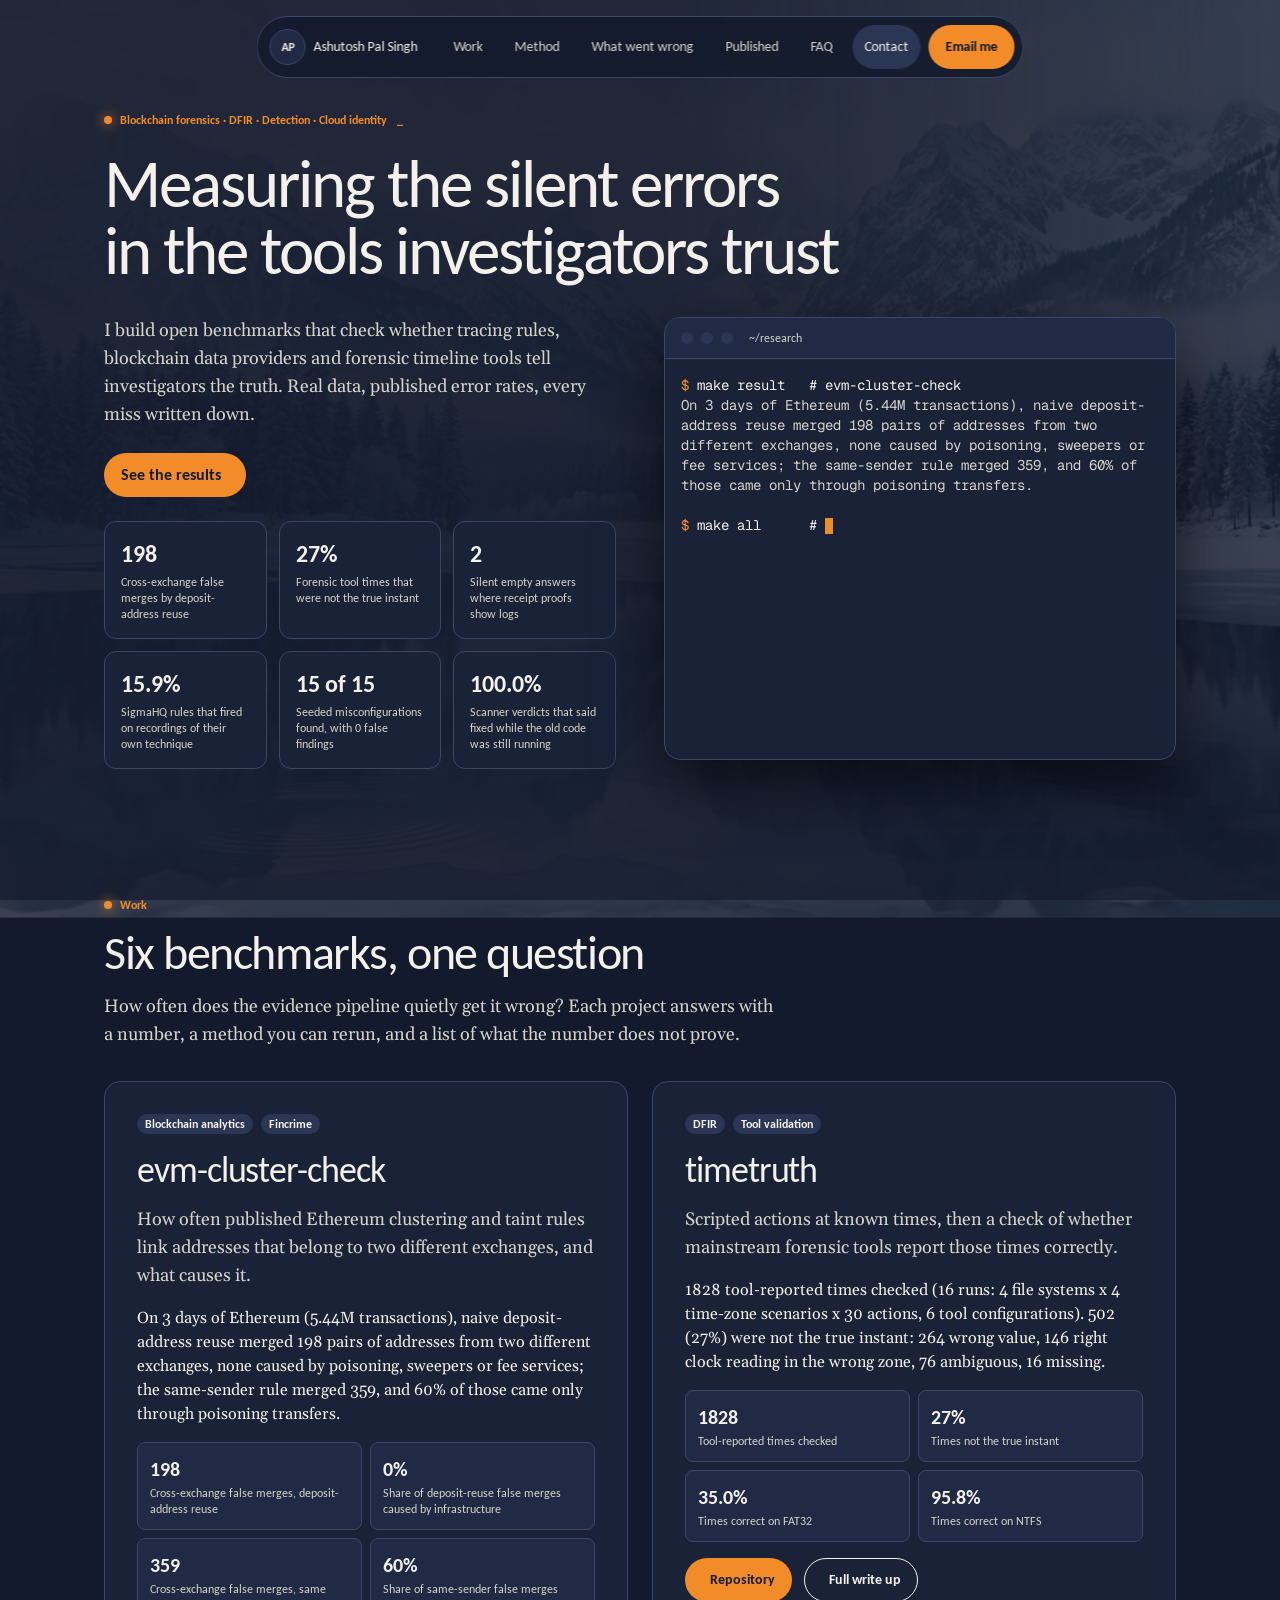
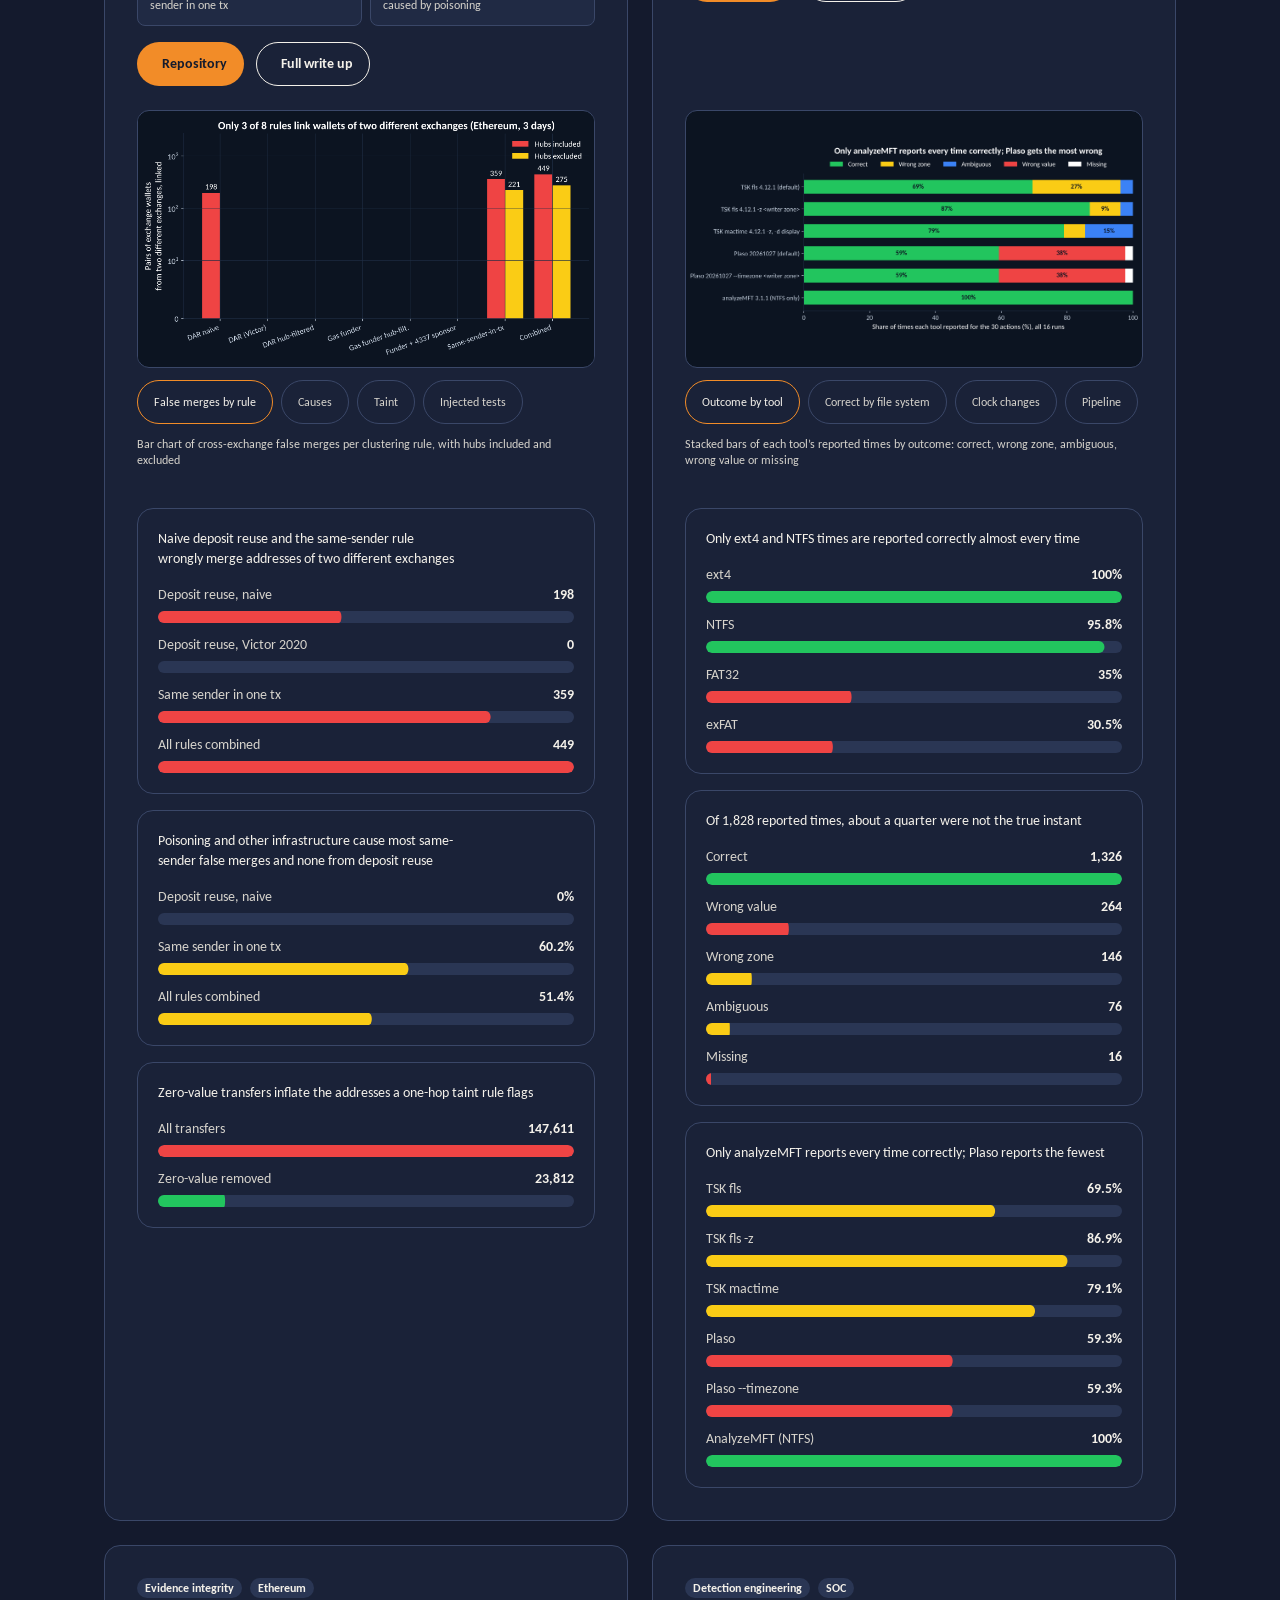
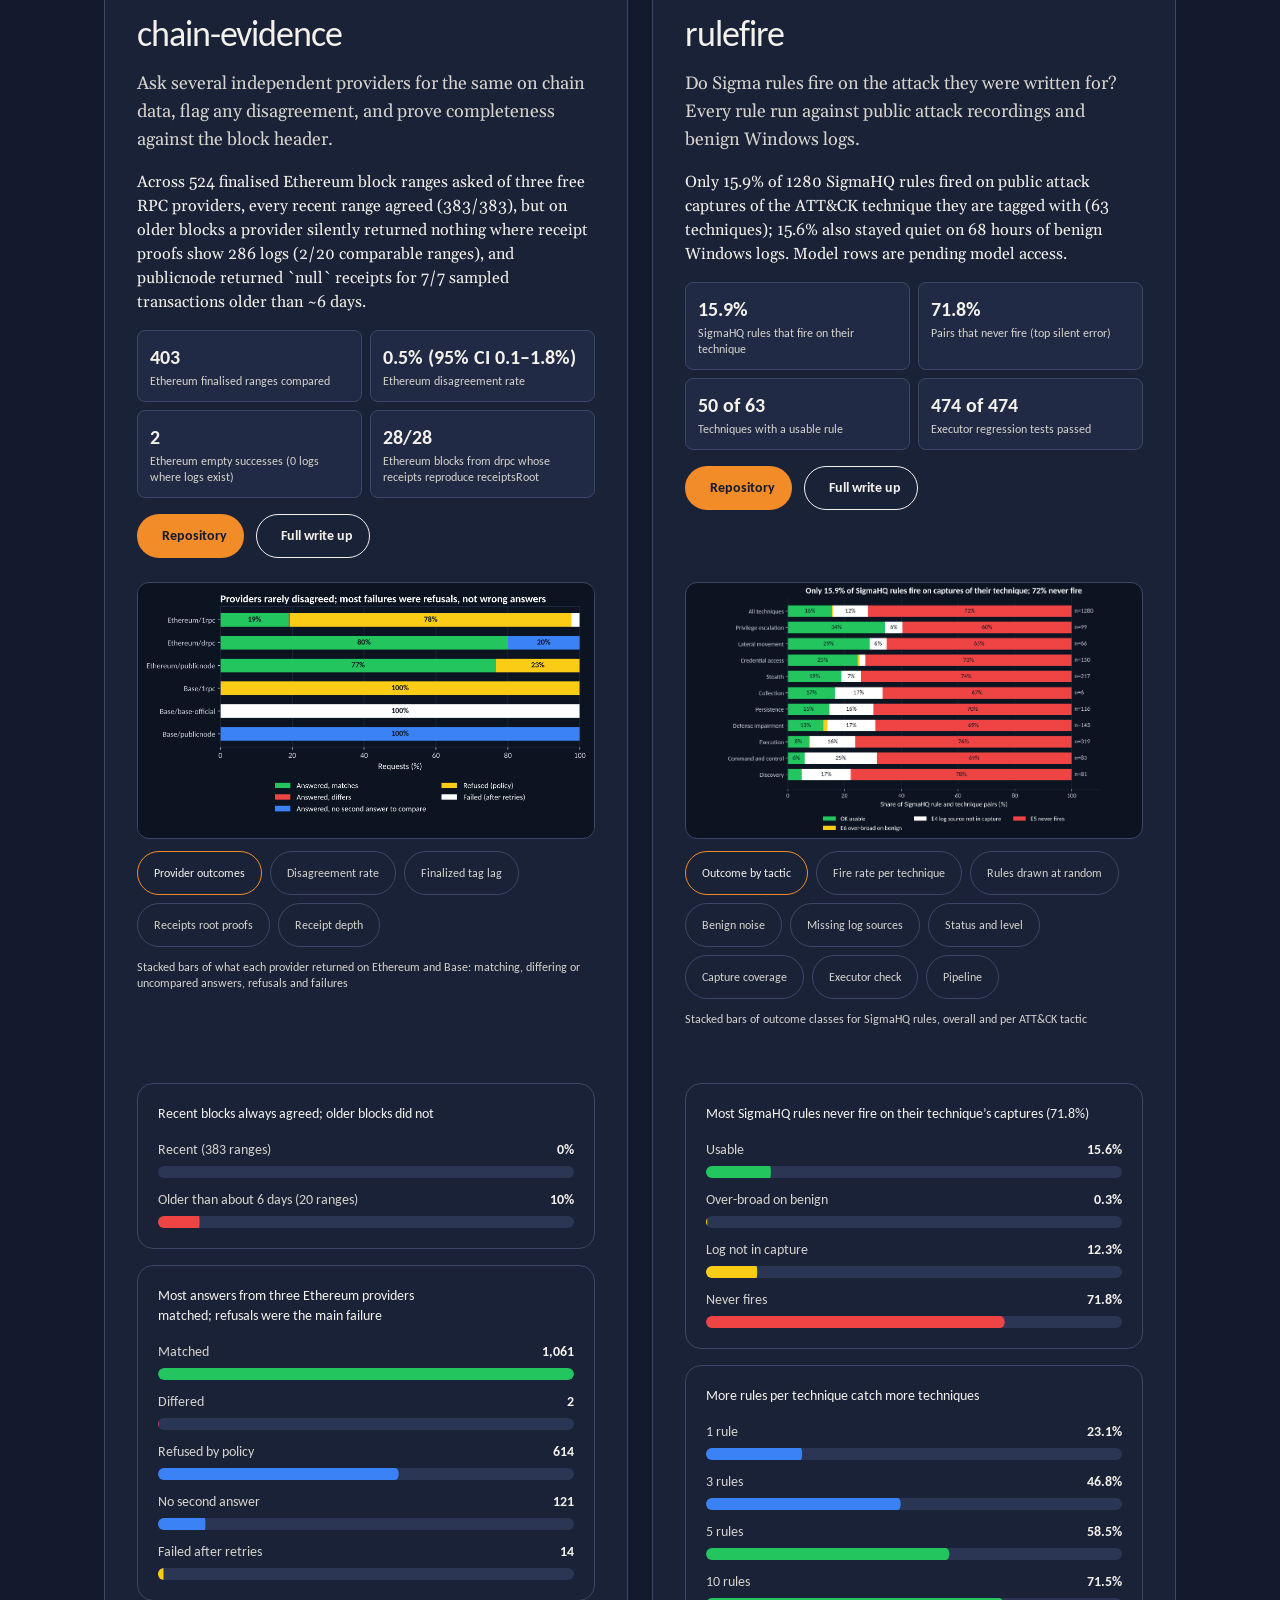
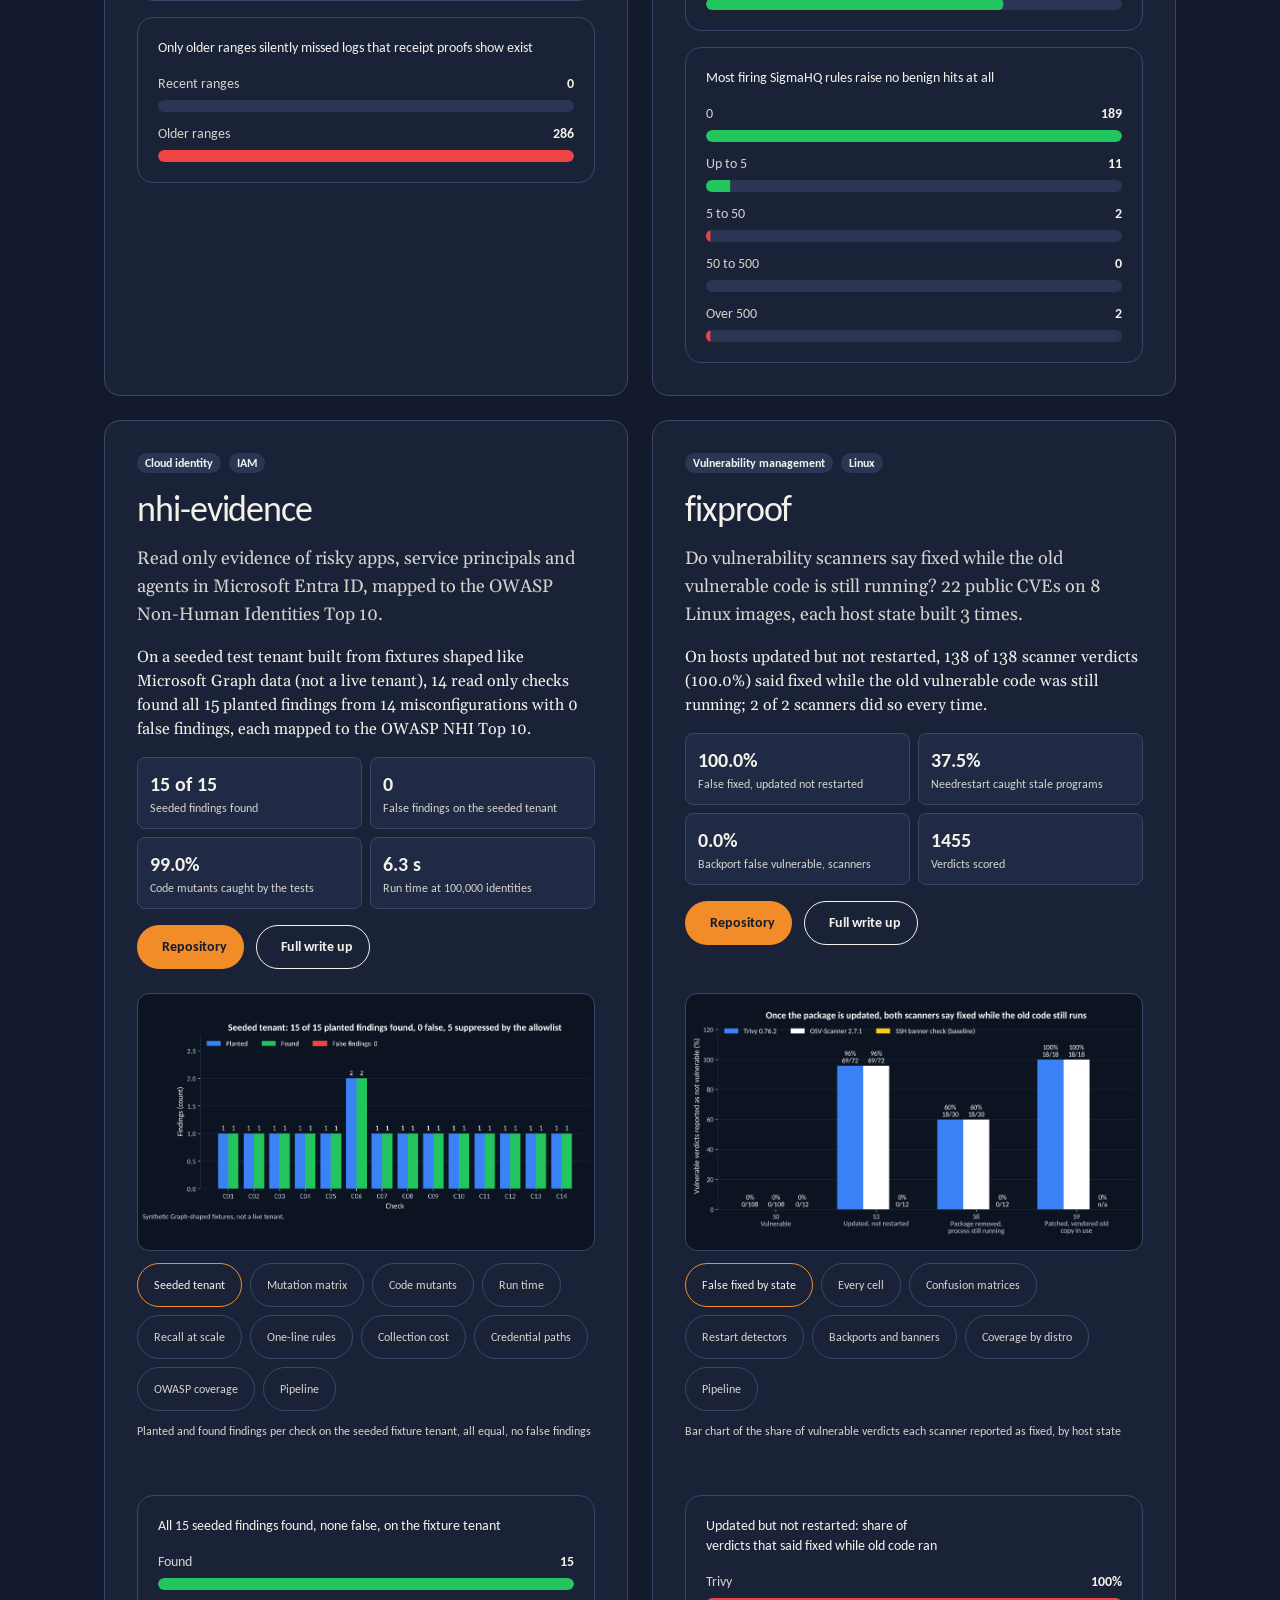
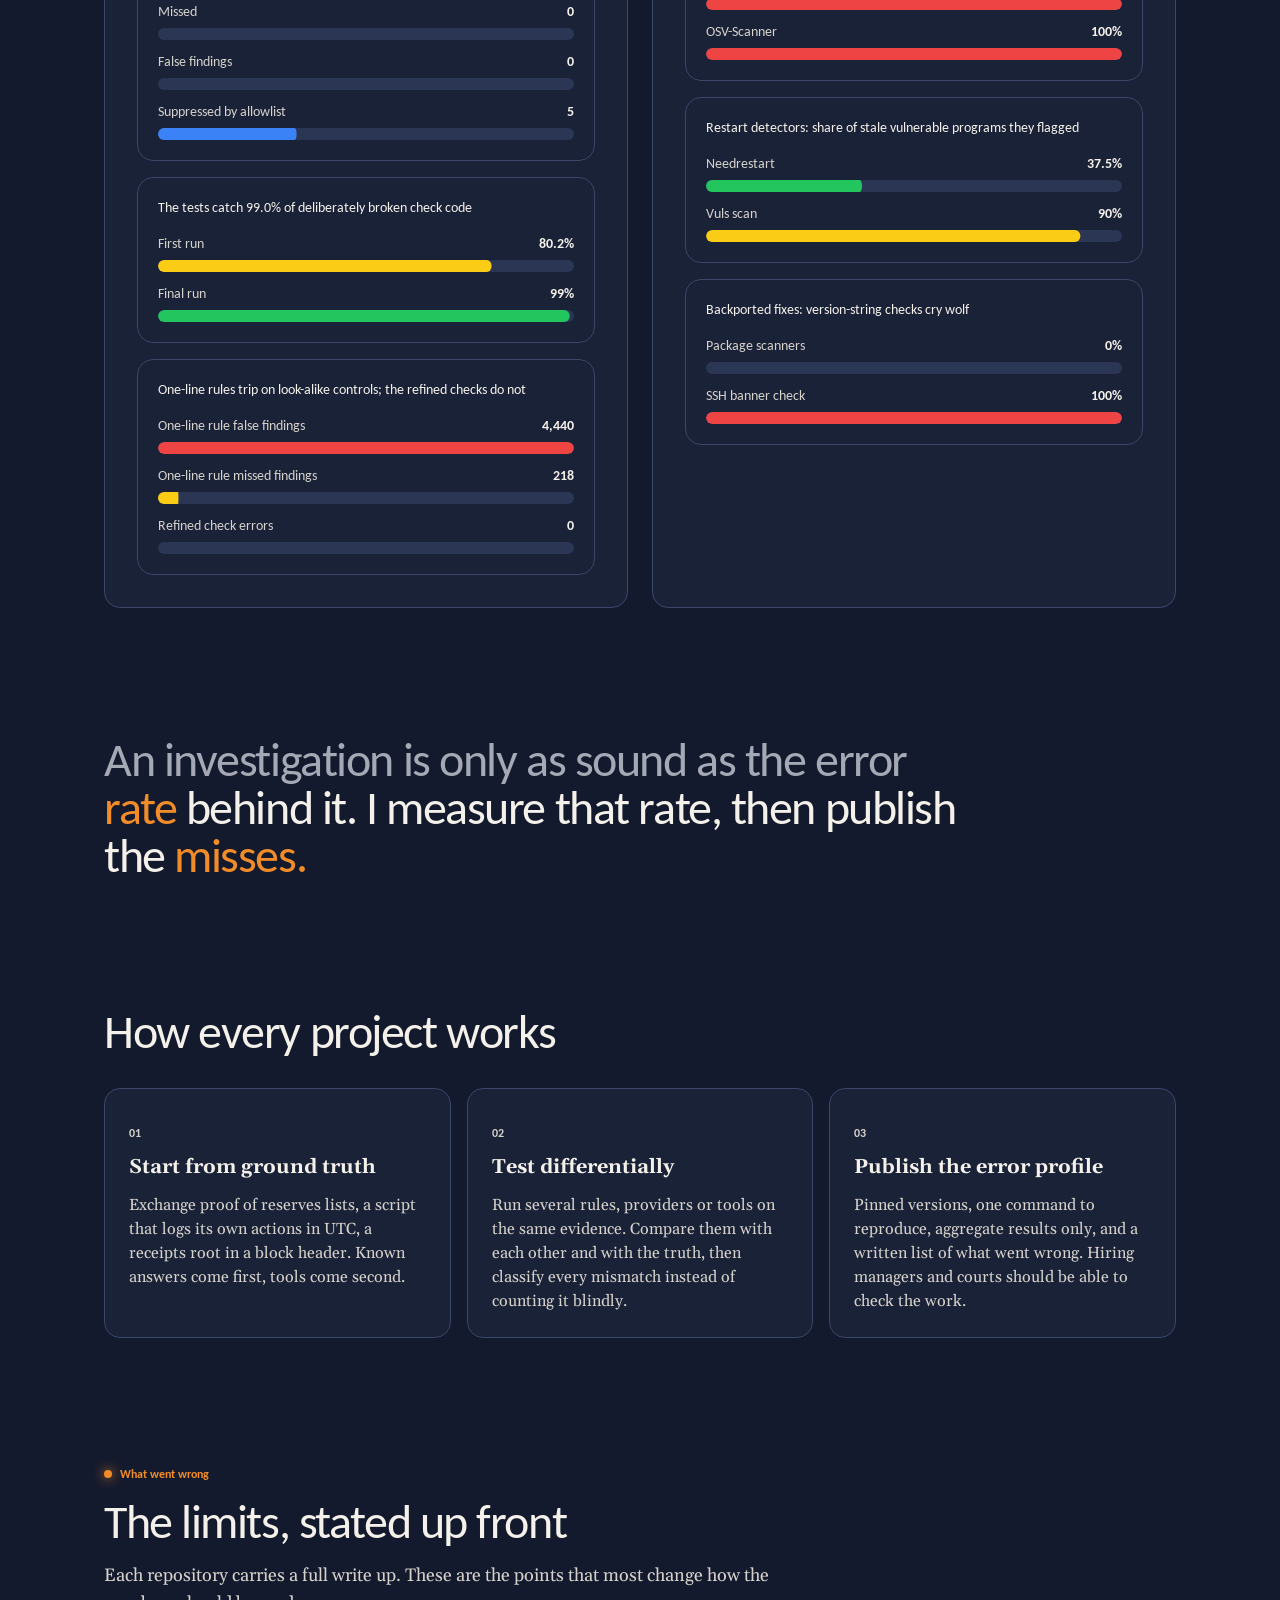
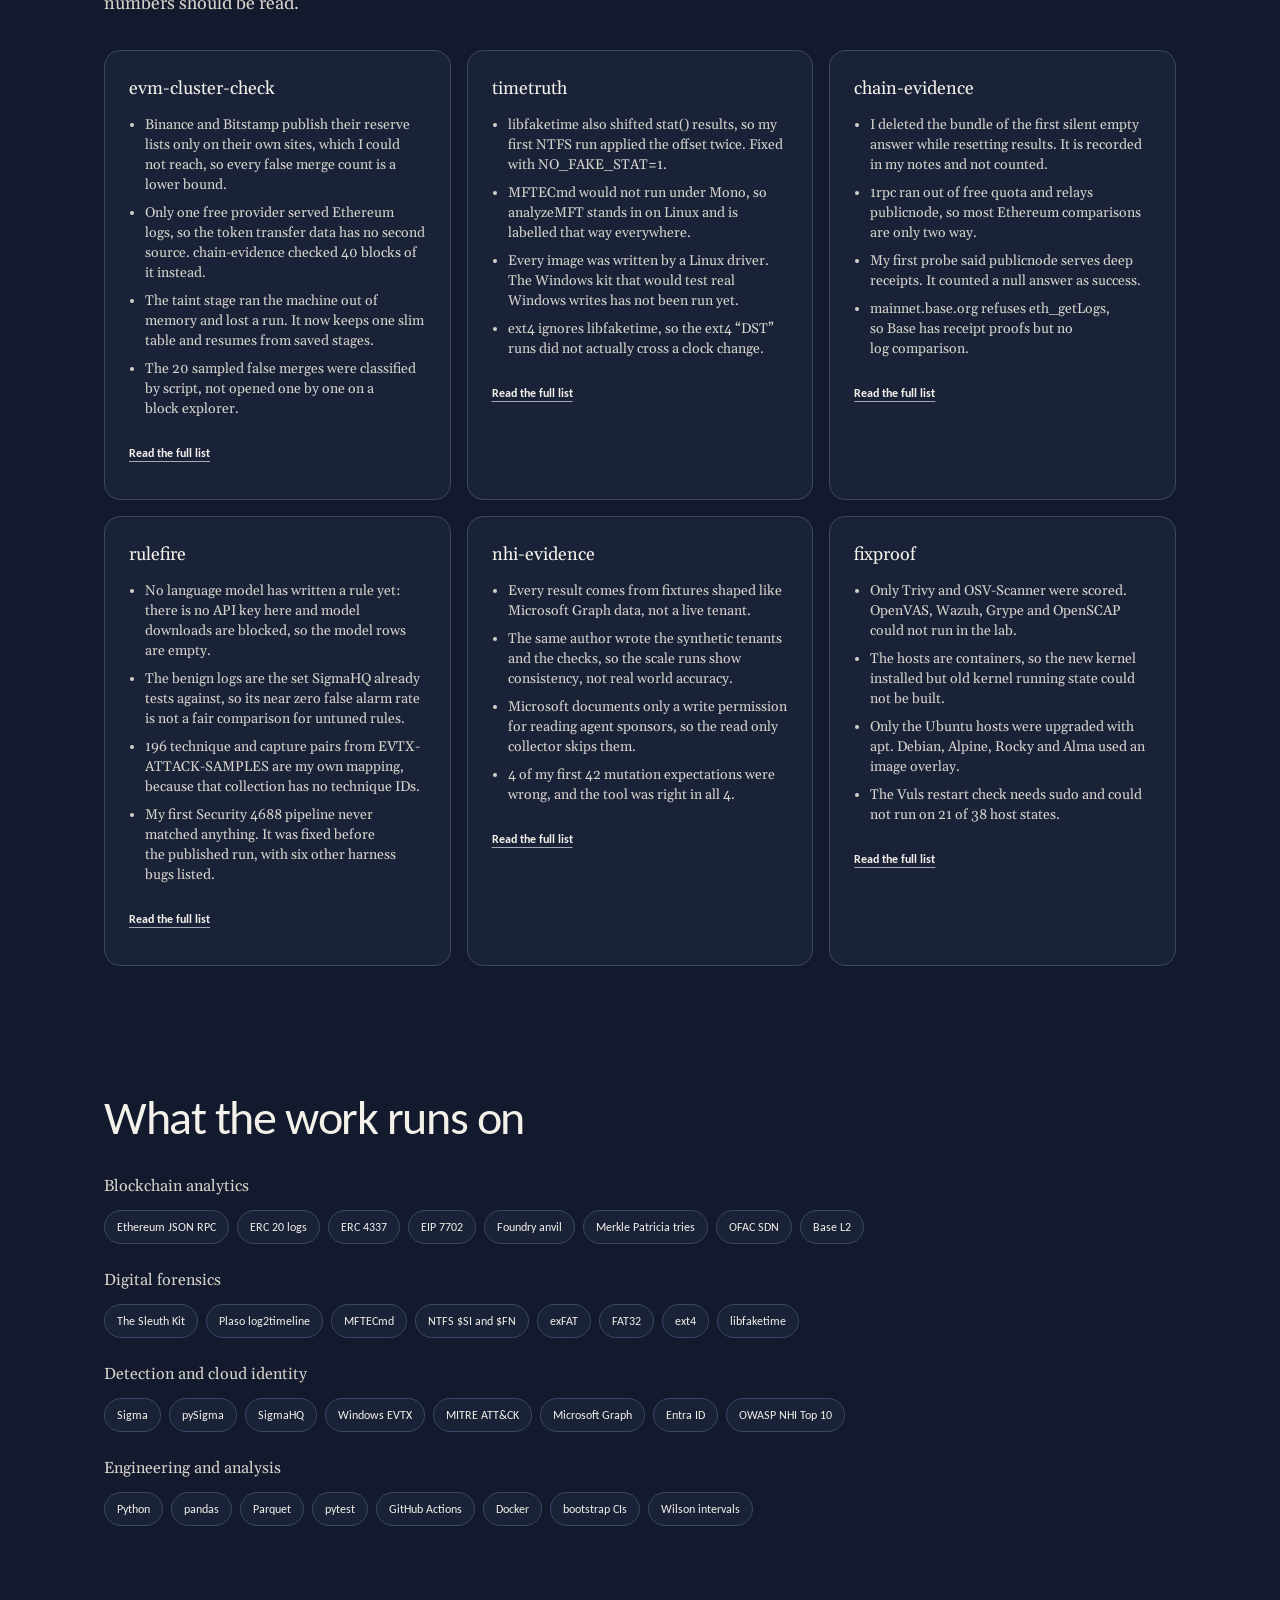
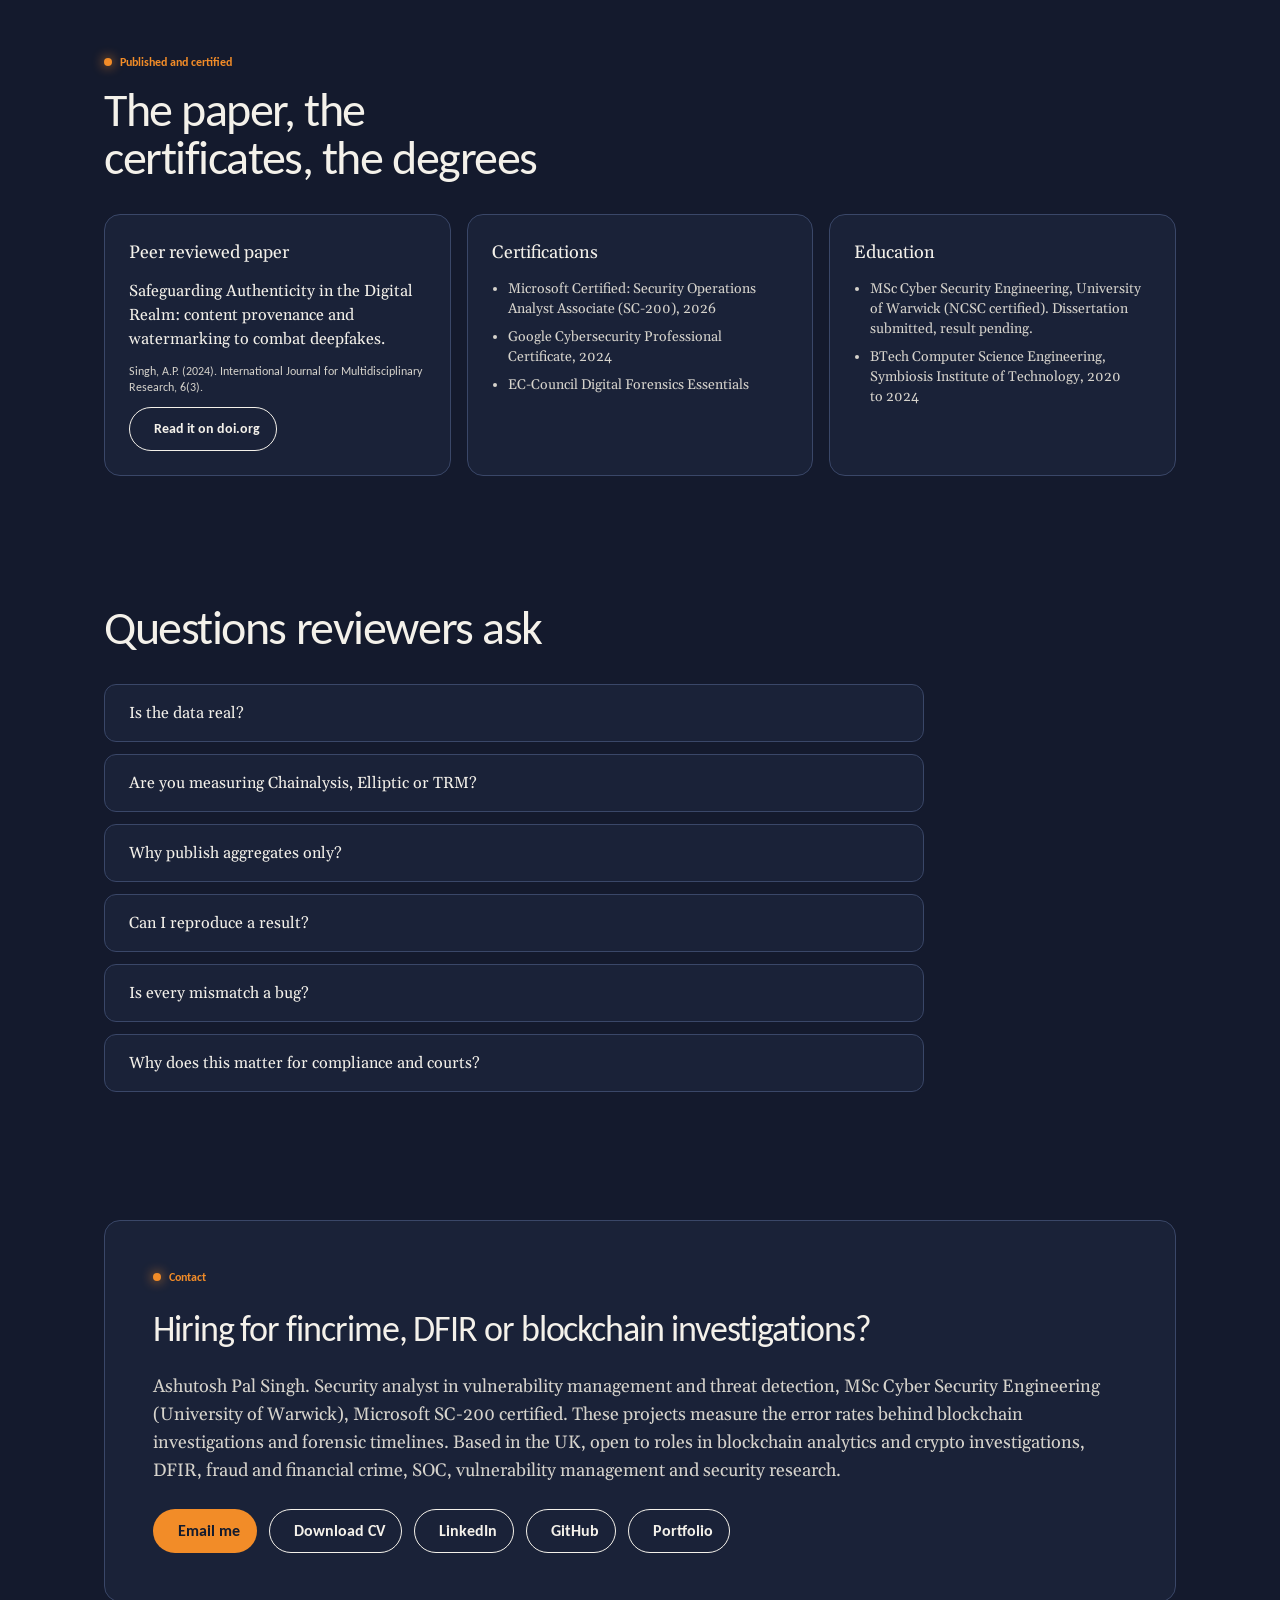
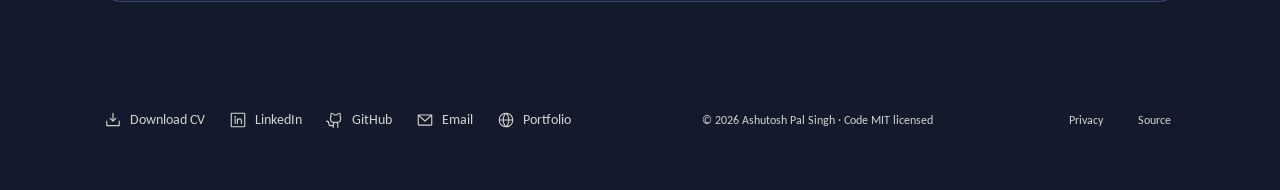
==== research/index.html @ 949e8bbe "Work in progress: audit fixes for the home, research and 404 pages" ====
<!doctype html>
<html lang="en-GB">
<head>
  <meta charset="utf-8">
  <meta name="viewport" content="width=device-width, initial-scale=1">
  <title>Ashutosh Pal Singh · Blockchain forensics and DFIR research</title>
  <meta name="description" content="Open benchmarks that measure silent errors in crypto tracing rules, blockchain data providers and forensic timeline tools. Real data, published error rates, every miss documented.">
  <meta name="theme-color" content="#141B2D">
  <link rel="canonical" href="https://itsashutoshpsingh.github.io/portfolio/research/">
  <meta property="og:type" content="website">
  <meta property="og:title" content="Ashutosh Pal Singh · Measuring silent errors in crypto and forensic evidence">
  <meta property="og:description" content="Six open benchmarks: Ethereum clustering false merges, RPC provider disagreement, forensic timeline time zone errors.">
  <meta property="og:url" content="https://itsashutoshpsingh.github.io/portfolio/research/">
  <meta property="og:image" content="https://itsashutoshpsingh.github.io/portfolio/og.png">
  <meta name="twitter:card" content="summary_large_image">
  <link rel="icon" href="assets/img/favicon.svg" type="image/svg+xml">
  <link rel="preconnect" href="https://fonts.googleapis.com">
  <link rel="preconnect" href="https://fonts.gstatic.com" crossorigin>
  <link href="https://fonts.googleapis.com/css2?family=Geist+Mono:wght@400;500;600&display=swap" rel="stylesheet">
  <link rel="stylesheet" href="assets/vendor/phosphor/style.css">
  <link rel="stylesheet" href="../tokens.css">
  <link rel="stylesheet" href="assets/css/site.css">
  <link rel="stylesheet" href="../fx.css">
  <script>document.documentElement.classList.add('js');</script>
</head>
<body>
  <video class="bg" muted playsinline preload="auto" poster="../media/bg.webp" aria-hidden="true" tabindex="-1" disablepictureinpicture><source src="../media/bg-s.mp4" type="video/mp4" media="(max-width: 720px)"><source src="../media/bg.mp4" type="video/mp4"></video>
  <div class="veil" aria-hidden="true"></div>

  <a class="skip button-sm" href="#main">Skip to content</a>

  <nav class="nav" aria-label="Primary">
    <a class="nav__brand title-4" href="../"><span class="nav__disc" aria-hidden="true">AP</span>Ashutosh Pal Singh</a>
    <ul class="nav__links title-4">
      <li><a href="#work">Work</a></li>
      <li><a href="#method">Method</a></li>
      <li><a href="#misses">What went wrong</a></li>
      <li><a href="#published">Published</a></li><li><a href="#faq">FAQ</a></li>
      <li><a href="#contact">Contact</a></li>
    </ul>
    <a class="btn btn--primary button-sm nav__cta" href="mailto:itsashutoshpsingh@gmail.com">Email me</a>
    <button class="nav__toggle" type="button" aria-expanded="false" aria-controls="menu" aria-label="Open menu"><span></span><span></span><span></span></button>
  </nav>
  <div class="menu" id="menu">
    <ul class="heading-5">
      <li><a href="#work">Work</a></li>
      <li><a href="#method">Method</a></li>
      <li><a href="#misses">What went wrong</a></li>
      <li><a href="#published">Published</a></li><li><a href="#faq">FAQ</a></li>
      <li><a href="#contact">Contact</a></li>
    </ul>
    <a class="btn btn--primary button-md" href="mailto:itsashutoshpsingh@gmail.com">Email me</a>
  </div>

  <main id="main">
    <header class="hero" id="top">
      
      <div class="wrap">
        <div class="hero__head">
          <span class="eyebrow caption-3" data-caret>Blockchain forensics · DFIR · Detection · Cloud identity</span>
          <h1 class="heading-1">Measuring the silent errors <br>in the tools investigators trust</h1>
        </div>
        <div class="hero__grid">
          <div class="hero__copy">
            <p class="lede title-2" id="hero-lede">I build open benchmarks that check whether tracing rules, blockchain data providers and forensic timeline tools tell investigators the truth. Real data, published error rates, every miss written down.</p>
            <div class="hero__cta">
              <a class="btn btn--primary button-md" href="#work">See the results <i class="ph ph-arrow-down" aria-hidden="true"></i></a>
            </div>
            <div class="proof" id="proof">
              <div class="proof__item"><div class="skeleton sk-line"></div><div class="skeleton sk-line"></div></div>
              <div class="proof__item"><div class="skeleton sk-line"></div><div class="skeleton sk-line"></div></div>
              <div class="proof__item"><div class="skeleton sk-line"></div><div class="skeleton sk-line"></div></div>
              <div class="proof__item"><div class="skeleton sk-line"></div><div class="skeleton sk-line"></div></div>
              <div class="proof__item"><div class="skeleton sk-line"></div><div class="skeleton sk-line"></div></div>
              <div class="proof__item"><div class="skeleton sk-line"></div><div class="skeleton sk-line"></div></div>
            </div>
          </div>
          <div class="term" role="img" aria-label="Terminal replaying each project’s headline result" translate="no">
            <div class="term__bar"><span class="term__dot"></span><span class="term__dot"></span><span class="term__dot"></span><span class="term__title caption-5 mono muted">~/research</span></div>
            <div class="term__body" id="term"></div>
          </div>
        </div>
      </div>
    </header>

    <div class="sheet">

      <section id="work" aria-labelledby="work-h">
        <div class="wrap">
          <div class="section-head rise">
            <span class="eyebrow caption-3">Work</span>
            <h2 class="heading-2" id="work-h">Six benchmarks, one question</h2>
            <p class="title-2 muted">How often does the evidence pipeline quietly get it wrong? Each project answers with a number, a method you can rerun, and a list of what the number does not prove.</p>
          </div>
          <div class="projects" id="projects">
            <noscript><p class="error-box body-3">The results on this page need JavaScript. Without it, every repository is on <a href="https://github.com/itsashutoshpsingh">my GitHub profile</a>.</p></noscript>
            <article class="project"><div class="project__info"><div class="skeleton sk-line" style="width:40%"></div><div class="skeleton sk-line"></div><div class="skeleton sk-line"></div></div><div class="skeleton sk-fig"></div></article>
          </div>
        </div>
      </section>

      <section aria-label="Principle">
        <div class="wrap">
          <p class="heading-2 reveal-text" id="tagline">An investigation is only as sound as the <span class="accent">error rate</span> behind it. I measure that rate, then publish the <span class="accent">misses.</span></p>
        </div>
      </section>

      <section id="method" aria-labelledby="method-h">
        <div class="wrap">
          <div class="section-head rise">
            <h2 class="heading-2" id="method-h">How every project works</h2>
          </div>
          <div class="steps">
            <div class="step rise"><i class="ph ph-target" aria-hidden="true"></i><span class="step__n caption-3">01</span><h3 class="heading-6">Start from ground truth</h3><p class="body-3 muted">Exchange proof of reserves lists, a script that logs its own actions in UTC, a receipts root in a block header. Known answers come first, tools come second.</p></div>
            <div class="step rise"><i class="ph ph-git-diff" aria-hidden="true"></i><span class="step__n caption-3">02</span><h3 class="heading-6">Test differentially</h3><p class="body-3 muted">Run several rules, providers or tools on the same evidence. Compare them with each other and with the truth, then classify every mismatch instead of counting it blindly.</p></div>
            <div class="step rise"><i class="ph ph-seal-check" aria-hidden="true"></i><span class="step__n caption-3">03</span><h3 class="heading-6">Publish the error profile</h3><p class="body-3 muted">Pinned versions, one command to reproduce, aggregate results only, and a written list of what went wrong. Hiring managers and courts should be able to check the work.</p></div>
          </div>
        </div>
      </section>

      <section id="misses" aria-labelledby="misses-h">
        <div class="wrap">
          <div class="section-head rise">
            <span class="eyebrow caption-3">What went wrong</span>
            <h2 class="heading-2" id="misses-h">The limits, stated up front</h2>
            <p class="title-2 muted">Each repository carries a full write up. These are the points that most change how the numbers should be read.</p>
          </div>
          <div class="misses" id="miss-list"></div>
        </div>
      </section>

      <section id="toolkit" aria-labelledby="toolkit-h">
        <div class="wrap">
          <div class="section-head rise">
            <h2 class="heading-2" id="toolkit-h">What the work runs on</h2>
          </div>
          <div class="toolkit rise">
            <div class="toolkit__group"><h3 class="title-3 muted">Blockchain analytics</h3><div class="chips caption-5" translate="no"><span class="chip">Ethereum JSON RPC</span><span class="chip">ERC 20 logs</span><span class="chip">ERC 4337</span><span class="chip">EIP 7702</span><span class="chip">Foundry anvil</span><span class="chip">Merkle Patricia tries</span><span class="chip">OFAC SDN</span><span class="chip">Base L2</span></div></div>
            <div class="toolkit__group"><h3 class="title-3 muted">Digital forensics</h3><div class="chips caption-5" translate="no"><span class="chip">The Sleuth Kit</span><span class="chip">Plaso log2timeline</span><span class="chip">MFTECmd</span><span class="chip">NTFS $SI and $FN</span><span class="chip">exFAT</span><span class="chip">FAT32</span><span class="chip">ext4</span><span class="chip">libfaketime</span></div></div>
            <div class="toolkit__group"><h3 class="title-3 muted">Detection and cloud identity</h3><div class="chips caption-5" translate="no"><span class="chip">Sigma</span><span class="chip">pySigma</span><span class="chip">SigmaHQ</span><span class="chip">Windows EVTX</span><span class="chip">MITRE ATT&amp;CK</span><span class="chip">Microsoft Graph</span><span class="chip">Entra ID</span><span class="chip">OWASP NHI Top 10</span></div></div>
            <div class="toolkit__group"><h3 class="title-3 muted">Engineering and analysis</h3><div class="chips caption-5" translate="no"><span class="chip">Python</span><span class="chip">pandas</span><span class="chip">Parquet</span><span class="chip">pytest</span><span class="chip">GitHub Actions</span><span class="chip">Docker</span><span class="chip">bootstrap CIs</span><span class="chip">Wilson intervals</span></div></div>
          </div>
        </div>
      </section>

      <section id="published" aria-labelledby="pub-h">
        <div class="wrap">
          <div class="section-head rise">
            <span class="eyebrow caption-3">Published and certified</span>
            <h2 class="heading-2" id="pub-h">The paper, the certificates, the degrees</h2>
          </div>
          <div class="misses">
            <article class="miss rise">
              <h3 class="title-2"><i class="ph ph-article" aria-hidden="true"></i> Peer reviewed paper</h3>
              <p class="body-5">Safeguarding Authenticity in the Digital Realm: content provenance and watermarking to combat deepfakes.</p>
              <p class="caption-5 muted">Singh, A.P. (2024). International Journal for Multidisciplinary Research, 6(3).</p>
              <a class="btn btn--ghost button-sm" href="https://doi.org/10.36948/ijfmr.2024.v06i03.21580" target="_blank" rel="noopener"><i class="ph ph-arrow-up-right" aria-hidden="true"></i>Read it on doi.org</a>
            </article>
            <article class="miss rise">
              <h3 class="title-2"><i class="ph ph-seal-check" aria-hidden="true"></i> Certifications</h3>
              <ul class="body-6">
                <li>Microsoft Certified: Security Operations Analyst Associate (SC-200), 2026</li>
                <li>Google Cybersecurity Professional Certificate, 2024</li>
                <li>EC-Council Digital Forensics Essentials</li>
              </ul>
            </article>
            <article class="miss rise">
              <h3 class="title-2"><i class="ph ph-graduation-cap" aria-hidden="true"></i> Education</h3>
              <ul class="body-6">
                <li>MSc Cyber Security Engineering, University of Warwick (NCSC certified). Dissertation submitted, result pending.</li>
                <li>BTech Computer Science Engineering, Symbiosis Institute of Technology, 2020 to 2024</li>
              </ul>
            </article>
          </div>
        </div>
      </section>

      <section id="faq" aria-labelledby="faq-h">
        <div class="wrap">
          <div class="section-head rise">
            <h2 class="heading-2" id="faq-h">Questions reviewers ask</h2>
          </div>
          <div class="faq rise" id="faq-list">
            <details><summary class="title-3">Is the data real?<i class="ph ph-plus" aria-hidden="true"></i></summary><p class="body-3">Yes. Ethereum and Base data come from public mainnet nodes over fixed, finalised block windows. Forensic results come from real disk images built and timed by script. No number on this page is estimated or typed in by hand; each is read from the repository’s results file.</p></details>
            <details><summary class="title-3">Are you measuring Chainalysis, Elliptic or TRM?<i class="ph ph-plus" aria-hidden="true"></i></summary><p class="body-3">No. The clustering benchmark tests open, published heuristics from the research literature. Commercial products use their own rules and data, and nothing here should be read as a claim about them.</p></details>
            <details><summary class="title-3">Why publish aggregates only?<i class="ph ph-plus" aria-hidden="true"></i></summary><p class="body-3">A clustering error can wrongly connect a real person to a crime. The repositories publish counts and rates, never a claim that a specific address belongs to someone.</p></details>
            <details><summary class="title-3">Can I reproduce a result?<i class="ph ph-plus" aria-hidden="true"></i></summary><p class="body-3">Each repository pins its tool versions and has one command that reruns the pipeline. Disk images and raw chain data are too large for git, so the repositories publish hashes and build steps instead.</p></details>
            <details><summary class="title-3">Is every mismatch a bug?<i class="ph ph-plus" aria-hidden="true"></i></summary><p class="body-3">No, and most are not. Two tools can both be right and still disagree because they report different things. Each mismatch is classified as a tool bug, documented behaviour or my own mistake, after reading the tool’s documentation.</p></details>
            <details><summary class="title-3">Why does this matter for compliance and courts?<i class="ph ph-plus" aria-hidden="true"></i></summary><p class="body-3">Cluster attributions and timelines are used as evidence, often with no stated error rate. The UK Forensic Science Regulator’s Code expects methods to be validated, and these benchmarks are a template for that validation evidence.</p></details>
          </div>
        </div>
      </section>

      <section id="contact" aria-labelledby="contact-h">
        <div class="wrap">
          <div class="contact rise">
            <span class="eyebrow caption-3">Contact</span>
            <h2 class="heading-3" id="contact-h">Hiring for fincrime, DFIR or blockchain investigations?</h2>
            <p class="title-2 muted" id="bio">I’m happy to walk through any result, the method behind it, or what I would measure next.</p>
            <div class="contact__links" id="contact-links">
              <a class="btn btn--primary button-md" href="https://github.com/itsashutoshpsingh"><i class="ph ph-github-logo" aria-hidden="true"></i>GitHub</a>
            </div>
          </div>
        </div>
      </section>
    </div>
  </main>

  <footer>
    <div class="wrap caption-5">
      <nav class="social" aria-label="Elsewhere"><a href="../cv/Ashutosh_Pal_Singh_CV.pdf" download><svg viewBox="0 0 256 256" aria-hidden="true"><path d="M224,144v64a8,8,0,0,1-8,8H40a8,8,0,0,1-8-8V144a8,8,0,0,1,16,0v56H208V144a8,8,0,0,1,16,0Zm-101.66,5.66a8,8,0,0,0,11.32,0l40-40a8,8,0,0,0-11.32-11.32L136,124.69V32a8,8,0,0,0-16,0v92.69L93.66,98.34a8,8,0,0,0-11.32,11.32Z"/></svg><span>Download CV</span></a><a href="https://www.linkedin.com/in/ashutosh-pal-singh/" target="_blank" rel="noopener" aria-label="LinkedIn"><svg viewBox="0 0 256 256" aria-hidden="true"><path d="M216,24H40A16,16,0,0,0,24,40V216a16,16,0,0,0,16,16H216a16,16,0,0,0,16-16V40A16,16,0,0,0,216,24Zm0,192H40V40H216V216ZM96,112v64a8,8,0,0,1-16,0V112a8,8,0,0,1,16,0Zm88,28v36a8,8,0,0,1-16,0V140a20,20,0,0,0-40,0v36a8,8,0,0,1-16,0V112a8,8,0,0,1,15.79-1.78A36,36,0,0,1,184,140ZM100,84A12,12,0,1,1,88,72,12,12,0,0,1,100,84Z"/></svg><span>LinkedIn</span></a><a href="https://github.com/itsashutoshpsingh" target="_blank" rel="noopener" aria-label="GitHub"><svg viewBox="0 0 256 256" aria-hidden="true"><path d="M208.31,75.68A59.78,59.78,0,0,0,202.93,28,8,8,0,0,0,196,24a59.75,59.75,0,0,0-48,24H124A59.75,59.75,0,0,0,76,24a8,8,0,0,0-6.93,4,59.78,59.78,0,0,0-5.38,47.68A58.14,58.14,0,0,0,56,104v8a56.06,56.06,0,0,0,48.44,55.47A39.8,39.8,0,0,0,96,192v8H72a24,24,0,0,1-24-24A40,40,0,0,0,8,136a8,8,0,0,0,0,16,24,24,0,0,1,24,24,40,40,0,0,0,40,40H96v16a8,8,0,0,0,16,0V192a24,24,0,0,1,48,0v40a8,8,0,0,0,16,0V192a39.8,39.8,0,0,0-8.44-24.53A56.06,56.06,0,0,0,216,112v-8A58.14,58.14,0,0,0,208.31,75.68ZM200,112a40,40,0,0,1-40,40H112a40,40,0,0,1-40-40v-8a41.74,41.74,0,0,1,6.9-22.48A8,8,0,0,0,80,73.83a43.81,43.81,0,0,1,.79-33.58,43.88,43.88,0,0,1,32.32,20.06A8,8,0,0,0,119.82,64h32.35a8,8,0,0,0,6.74-3.69,43.87,43.87,0,0,1,32.32-20.06A43.81,43.81,0,0,1,192,73.83a8.09,8.09,0,0,0,1,7.65A41.72,41.72,0,0,1,200,104Z"/></svg><span>GitHub</span></a><a href="mailto:itsashutoshpsingh@gmail.com" aria-label="Email"><svg viewBox="0 0 256 256" aria-hidden="true"><path d="M224,48H32a8,8,0,0,0-8,8V192a16,16,0,0,0,16,16H216a16,16,0,0,0,16-16V56A8,8,0,0,0,224,48ZM203.43,64,128,133.15,52.57,64ZM216,192H40V74.19l82.59,75.71a8,8,0,0,0,10.82,0L216,74.19V192Z"/></svg><span>Email</span></a><a href="../" aria-label="Portfolio"><svg viewBox="0 0 256 256" aria-hidden="true"><path d="M128,24h0A104,104,0,1,0,232,128,104.12,104.12,0,0,0,128,24Zm87.62,96H175.79C174,83.49,159.94,57.67,148.41,42.4A88.19,88.19,0,0,1,215.63,120ZM96.23,136h63.54c-2.31,41.61-22.23,67.11-31.77,77C118.45,203.1,98.54,177.6,96.23,136Zm0-16C98.54,78.39,118.46,52.89,128,43c9.55,9.93,29.46,35.43,31.77,77Zm11.36-77.6C96.06,57.67,82,83.49,80.21,120H40.37A88.19,88.19,0,0,1,107.59,42.4ZM40.37,136H80.21c1.82,36.51,15.85,62.33,27.38,77.6A88.19,88.19,0,0,1,40.37,136Zm108,77.6c11.53-15.27,25.56-41.09,27.38-77.6h39.84A88.19,88.19,0,0,1,148.41,213.6Z"/></svg><span>Portfolio</span></a></nav>
      <span>© 2026 Ashutosh Pal Singh · Code MIT licensed</span>
      <span class="foot-links"><a href="privacy.html">Privacy</a><a href="https://github.com/itsashutoshpsingh/portfolio">Source</a></span>
    </div>
  </footer>

  <script src="../fx.js" defer></script>
  <script src="assets/js/site.js" defer></script>
</body>
</html>
---- tokens.css ----
/* Brand palette and type: the one place colours and fonts are defined. Used by the home page,
   /research, fx.css, and read by scripts/render_cards.py for the GitHub profile cards.
   One dark base, one light text colour and one accent; the data colours are for charts only. */
@font-face { font-family: "Carlito"; font-weight: 400; font-style: normal; font-display: swap; src: url("fonts/carlito-regular.woff2") format("woff2"); }
@font-face { font-family: "Gelasio"; font-weight: 400; font-style: normal; font-display: swap; src: url("fonts/gelasio-regular.woff2") format("woff2"); }  /* Georgia metrics, for devices without Georgia */
@font-face { font-family: "Gelasio"; font-weight: 700; font-style: normal; font-display: swap; src: url("fonts/gelasio-bold.woff2") format("woff2"); }
@font-face { font-family: "Carlito"; font-weight: 700; font-style: normal; font-display: swap; src: url("fonts/carlito-bold.woff2") format("woff2"); }
:root {
  color-scheme: dark;
  --c-bg: #141B2D;        /* ink navy: the base */
  --c-bg-2: #1B2540;      /* the fallback background is a gradient between the two */
  --c-surface-1: #1A2238;
  --c-surface-2: #202A44;
  --c-surface-3: #2A3654;
  --c-line: #3A4768;
  --c-ink: #F4F1EA;       /* pearl white: text */
  --c-ink-2: #D6D3CC;     /* secondary text */
  --c-ink-3: #A5A9B5;     /* captions */
  --c-scrim: 20, 27, 45;  /* rgb of the base, for overlays */
  --c-tint: 244, 241, 234;   /* rgb of the ink, for faint lines and dots */
  --c-accent: #F28C28;    /* tangerine: the one accent, for actions and the current place */
  --c-blue: #3B82F6;      /* data: neutral bars */
  --c-cyan: #F28C28;      /* older name for the accent, still used by the motion styles */
  --c-green: #22C55E;     /* data: good results */
  --c-amber: #FACC15;     /* data: warnings */
  --c-red: #EF4444;       /* data: false merges, misses, loss */
  --glow-blue: transparent;   /* glows are off everywhere: solid colours only */
  --glow-cyan: transparent;
  --glow-green: transparent;
  --glow-red: transparent;
  --font-serif: Georgia, "Gelasio", "Times New Roman", serif;               /* headings and reading text */
  --font-ui: Calibri, "Carlito", "Segoe UI", system-ui, sans-serif;        /* labels, numbers, buttons, charts */
  --font-code: "Geist Mono", ui-monospace, Consolas, "Courier New", monospace;  /* code only */
}
---- research/assets/css/site.css ----
/* Tokens: spacing, radius, type and colour come from one table each. */
:root {
  color-scheme: dark;
  --bg: var(--c-bg);
  --surface-1: var(--c-surface-1);
  --surface-2: var(--c-surface-2);
  --surface-3: var(--c-surface-3);
  --line: var(--c-line);
  --text: var(--c-ink);
  --text-muted: var(--c-ink-2);
  --text-faint: var(--c-ink-3);
  --signal: var(--c-accent);
  /* the same sheet the home page lays over the footage, so text never sits on the film itself */
  --sheet: rgba(var(--c-scrim), .8);

  --s-25: 2px; --s-50: 4px; --s-75: 8px; --s-100: 12px; --s-200: 16px;
  --s-300: 24px; --s-400: 32px; --s-500: 40px; --s-600: 48px;
  --s-700: 64px; --s-800: 80px; --s-900: 96px;

  --r-md: 6px; --r-lg: 8px; --r-xl: 12px; --r-2xl: 16px; --r-full: 9999px;

  --ease: cubic-bezier(0.22, 1, 0.36, 1);
  --font: var(--font-serif);
  --mono: var(--font-ui);
}

*, *::before, *::after { box-sizing: border-box; }
/* scroll-padding keeps in-page targets clear of the fixed nav */
html { scroll-behavior: smooth; scroll-padding-top: var(--s-900); -webkit-text-size-adjust: 100%; }
html { background: var(--bg) linear-gradient(180deg, var(--c-bg), var(--c-bg-2)) fixed; }
html.menu-open { overflow: hidden; }
body {
  margin: 0;
  background: transparent;
  color: var(--text);
  font-family: var(--font);
  font-size: 16px;
  line-height: 24px;
  -webkit-font-smoothing: antialiased;
  overflow-x: hidden;
}
img { max-width: 100%; display: block; }
a { color: inherit; text-underline-offset: 4px; }
h1, h2, h3, h4, p { margin: 0; }
h1, h2, h3, h4 { text-wrap: balance; }
p, li { text-wrap: pretty; }
::selection { background: var(--signal); color: var(--c-bg); }

/* Named text styles */
.heading-1 { font-size: clamp(36px, 5.2vw, 96px); line-height: 1; }
.heading-2 { font-size: 48px; line-height: 48px; }
.heading-3 { font-size: 36px; line-height: 40px; }
.heading-5 { font-size: 24px; line-height: 32px; font-weight: 600; }
.heading-6 { font-size: 20px; line-height: 28px; font-weight: 600; }
.title-2 { font-size: 18px; line-height: 28px; font-weight: 500; }
.title-3 { font-size: 16px; line-height: 24px; font-weight: 500; }
.title-4 { font-size: 14px; line-height: 20px; font-weight: 500; }
.body-3 { font-size: 16px; line-height: 24px; font-weight: 400; }
.body-6 { font-size: 14px; line-height: 20px; font-weight: 400; }
.button-md { font-size: 16px; line-height: 24px; font-weight: 600; }
.button-sm { font-size: 14px; line-height: 20px; font-weight: 600; }
.caption-3 { font-size: 12px; line-height: 16px; font-weight: 600; }
.caption-5 { font-size: 12px; line-height: 16px; font-weight: 400; }
.mono { font-family: var(--mono); }
.muted { color: var(--text-muted); }
/* Large light headings, as on the home page */
h1, h2, .heading-1, .heading-2, .heading-3 { font-family: var(--font-ui); font-weight: 400; letter-spacing: -.03em; }

@media (max-width: 720px) {
  .heading-2 { font-size: 30px; line-height: 36px; }
  .heading-3 { font-size: 24px; line-height: 32px; }
}

.skip {
  position: absolute; left: var(--s-200); top: -100px; z-index: 100;
  display: inline-flex; align-items: center; min-height: 44px;
  background: var(--signal); color: var(--c-bg); padding: var(--s-75) var(--s-200);
  border-radius: var(--r-full); text-decoration: none;
}
.skip:focus { top: var(--s-200); }
:focus-visible { outline: 2px solid var(--signal); outline-offset: 3px; }

.wrap { width: 100%; max-width: 1120px; margin: 0 auto; padding: 0 var(--s-300); }
section { padding: var(--s-700) 0; position: relative; }
@media (max-width: 720px) { .wrap { padding: 0 var(--s-200); } }
.sheet, footer { background: var(--sheet); }

/* .eyebrow lives in ../fx.css, shared with the home page */
.section-head { max-width: 680px; display: grid; gap: var(--s-200); margin-bottom: var(--s-400); }

/* Buttons: full pills. The accent is the primary action, a pearl outline the secondary. */
.btn {
  display: inline-flex; align-items: center; justify-content: center; gap: var(--s-75);
  min-height: 44px; padding: var(--s-75) var(--s-200); border-radius: var(--r-full); border: 1px solid transparent;
  text-decoration: none; white-space: nowrap; cursor: pointer;
  transition: transform 300ms var(--ease), background-color 300ms var(--ease), color 300ms var(--ease);
}
.btn:hover { transform: translateY(-1px); }
.btn:active { transform: scale(0.98); }
.btn--primary { background: var(--signal); color: var(--c-bg); }
.btn--primary:hover { background: var(--text); }
.btn--ghost { border-color: var(--text); color: var(--text); }
.btn--ghost:hover { background: var(--text); color: var(--c-bg); }

/* Nav */
.nav {
  position: fixed; top: var(--s-200); left: 50%; transform: translateX(-50%); z-index: 50;
  display: flex; align-items: center; gap: var(--s-75);
  padding: var(--s-75); border-radius: var(--r-full);
  background: rgba(var(--c-scrim), 0.88); backdrop-filter: blur(16px); -webkit-backdrop-filter: blur(16px);
  border: 1px solid var(--line);
}
.nav__brand, .nav__links a { white-space: nowrap; }
.nav__brand {
  display: flex; align-items: center; gap: var(--s-75); min-height: 44px;
  padding: var(--s-50) var(--s-200) var(--s-50) var(--s-50); border-radius: var(--r-full);
  text-decoration: none; transition: background-color 300ms var(--ease);
}
.nav__brand:hover { background: var(--surface-3); }
.nav__disc { display: grid; place-items: center; width: 36px; height: 36px; border-radius: var(--r-full); border: 1px solid var(--line); background: var(--surface-2); font: 600 12px/16px var(--mono); }
.nav__links { display: flex; gap: var(--s-75); list-style: none; margin: 0; padding: 0; }
.nav__links a {
  display: flex; align-items: center; min-height: 44px; padding: 0 var(--s-100); border-radius: var(--r-full);
  text-decoration: none; color: var(--text-muted);
  transition: color 300ms var(--ease), background-color 300ms var(--ease);
}
.nav__links a:hover, .nav__links a[aria-current="true"] { color: var(--text); background: var(--surface-3); }
.nav__toggle { display: none; }
@media (max-width: 900px) {
  .nav { left: var(--s-200); right: var(--s-200); transform: none; justify-content: space-between; }
  .nav__links, .nav__cta { display: none; }
  .nav__toggle {
    display: grid; place-items: center; width: 44px; height: 44px; border: 0; border-radius: var(--r-full);
    background: var(--surface-3); color: var(--text); cursor: pointer;
  }
  .nav__toggle span { display: block; width: 18px; height: 2px; background: currentColor; border-radius: 2px; transition: transform 500ms var(--ease), opacity 300ms var(--ease); grid-area: 1 / 1; }
  .nav__toggle span:nth-child(1) { transform: translateY(-5px); }
  .nav__toggle span:nth-child(3) { transform: translateY(5px); }
  .nav__toggle[aria-expanded="true"] span:nth-child(1) { transform: rotate(45deg); }
  .nav__toggle[aria-expanded="true"] span:nth-child(2) { opacity: 0; }
  .nav__toggle[aria-expanded="true"] span:nth-child(3) { transform: rotate(-45deg); }
}
/* Hidden with visibility, not display, so it can fade and still leaves the tab order when closed */
.menu {
  position: fixed; inset: 0; z-index: 40; padding: 120px var(--s-300) var(--s-300);
  display: grid; align-content: start; justify-items: start; gap: var(--s-400);
  overflow-y: auto; overscroll-behavior: contain;
  background: rgba(var(--c-scrim), 0.94); backdrop-filter: blur(24px); -webkit-backdrop-filter: blur(24px);
  opacity: 0; visibility: hidden; transition: opacity 300ms var(--ease), visibility 0s linear 300ms;
}
.menu.open { opacity: 1; visibility: visible; transition: opacity 300ms var(--ease), visibility 0s; }
.menu ul { list-style: none; margin: 0; padding: 0; display: grid; gap: var(--s-100); }
.menu a { opacity: 0; transform: translateY(24px); transition: opacity 500ms var(--ease), transform 500ms var(--ease), color 300ms var(--ease), background-color 300ms var(--ease); }
.menu li a { display: block; padding: var(--s-100) 0; text-decoration: none; }
.menu li a:hover { color: var(--signal); }
.menu.open a { opacity: 1; transform: none; }

/* Hero: the scrim is solid behind the copy and thins to the right, where only the large heading
   and the terminal sit, then closes again at the bottom so it meets the sheet without a seam */
.hero { position: relative; isolation: isolate; min-height: 92vh; display: flex; align-items: center; padding: 112px 0 var(--s-700); }
.hero::before {
  content: ""; position: absolute; inset: 0; z-index: -1; background: var(--sheet);
  -webkit-mask-image: linear-gradient(to top, #000, transparent 30%), linear-gradient(to right, #000 52%, rgba(0, 0, 0, .4));
  mask-image: linear-gradient(to top, #000, transparent 30%), linear-gradient(to right, #000 52%, rgba(0, 0, 0, .4));
}
.hero > .wrap { display: grid; gap: var(--s-400); }
.hero__head { display: grid; gap: var(--s-300); justify-items: start; }
/* The label is scrambled on arrival and can wrap for a moment; a fixed height lets the extra line
   spill into the gap below instead of pushing the heading down */
.hero .eyebrow { align-items: flex-start; height: 1lh; }
.hero .eyebrow::before { margin-top: calc(.5lh - 4px); }
@media (max-width: 335px) { .hero .eyebrow { height: 2lh; } }
.hero__grid { display: grid; grid-template-columns: minmax(0, 1fr) minmax(0, 1fr); gap: var(--s-600); align-items: start; }
.hero__copy { display: grid; gap: var(--s-300); }
.hero .lede { color: var(--text-muted); }
.hero__cta { display: flex; flex-wrap: wrap; gap: var(--s-100); }
@media (max-width: 960px) {
  .hero__grid { grid-template-columns: minmax(0, 1fr); }
  .hero::before { -webkit-mask-image: none; mask-image: none; }
}
@media (max-width: 720px) { .hero h1 br { display: none; } }
.proof { display: grid; grid-template-columns: repeat(3, minmax(0, 1fr)); gap: var(--s-100); }
/* min-height matches a rendered tile, so the placeholders hold the space and nothing jumps when the numbers arrive */
.proof__item { min-height: 116px; padding: var(--s-200); border-radius: var(--r-xl); background: var(--surface-1); border: 1px solid var(--line); display: grid; gap: var(--s-50); align-content: start; }
@media (max-width: 520px) { .proof { grid-template-columns: minmax(0, 1fr); } .proof__item { min-height: 100px; align-content: center; } }
.proof__value, .metric__value { font-family: var(--mono); color: var(--text); font-weight: 600; font-variant-numeric: tabular-nums; }
.proof__value { font-size: 24px; line-height: 32px; }

/* Terminal: a fixed height that scrolls inside, so typing never pushes the page down */
.term { border-radius: var(--r-2xl); background: var(--surface-1); border: 1px solid var(--line); overflow: hidden; box-shadow: 0 24px 64px rgba(0, 0, 0, .6); }
.term__bar { display: flex; align-items: center; gap: var(--s-75); padding: var(--s-100) var(--s-200); border-bottom: 1px solid var(--line); background: var(--surface-2); }
.term__dot { width: 12px; height: 12px; border-radius: var(--r-full); background: var(--surface-3); }
.term__title { margin-left: var(--s-75); }
.term__body { padding: var(--s-200); height: 400px; overflow: auto; overscroll-behavior: contain; font-family: var(--font-code); font-size: 14px; line-height: 20px; white-space: pre-wrap; word-break: break-word; }
@media (max-width: 960px) { .term__body { height: 320px; } }
.term__body .p { color: var(--signal); }
.term__body .o { color: var(--text-muted); }
.cursor { display: inline-block; width: 8px; height: 16px; background: var(--signal); vertical-align: text-bottom; animation: blink 1s steps(1) infinite; }
@keyframes blink { 50% { opacity: 0; } }

/* Projects: two cards to a row. Each card's three parts sit on shared row lines (subgrid), so the
   charts of neighbouring cards start level. */
.projects { display: grid; grid-template-columns: repeat(2, minmax(0, 1fr)); gap: var(--s-300); }
.projects > .error-box { grid-column: 1 / -1; }
.project {
  display: grid; grid-template-columns: minmax(0, 1fr); grid-template-rows: subgrid; grid-row: span 3; row-gap: var(--s-300);
  align-content: start; padding: var(--s-400); border-radius: var(--r-2xl); background: var(--surface-1); border: 1px solid var(--line);
  transition: border-color 300ms var(--ease);
}
.project:hover { border-color: var(--text-faint); }
@media (max-width: 960px) {
  .projects { grid-template-columns: minmax(0, 1fr); }
  .project { padding: var(--s-300); }
}
.project__info { display: grid; gap: var(--s-200); align-content: start; }
.tags { display: flex; flex-wrap: wrap; gap: var(--s-75); }
.tag { padding: var(--s-25) var(--s-75); border-radius: var(--r-full); background: var(--surface-3); color: var(--text); font-family: var(--mono); }
.project__headline { color: var(--text); }
.metrics { display: grid; grid-template-columns: repeat(2, minmax(0, 1fr)); gap: var(--s-75); }
.metric { padding: var(--s-100); border-radius: var(--r-lg); background: var(--surface-2); border: 1px solid var(--line); display: grid; gap: var(--s-25); align-content: start; }
.metric__value { font-size: 20px; line-height: 28px; }
.project__links { display: flex; flex-wrap: wrap; gap: var(--s-100); }
.figure { margin: 0; display: grid; gap: var(--s-100); align-content: start; }
/* One frame shape for every chart, so switching charts never moves the page. The link opens the full-size image.
   #0C1421 is the background the repos draw their charts on, so a wide chart shows no bands above and below. */
.figure__frame { display: block; aspect-ratio: 16 / 9; border-radius: var(--r-xl); overflow: hidden; background: #0C1421; border: 1px solid var(--line); cursor: zoom-in; transition: border-color 300ms var(--ease); }
.figure__frame:hover { border-color: var(--text); }
.figure__frame img { width: 100%; height: 100%; object-fit: contain; }
.figure__tabs { display: flex; flex-wrap: wrap; gap: var(--s-75); }
.figure__tabs button {
  min-height: 44px; padding: 0 var(--s-200); border-radius: var(--r-full); border: 1px solid var(--line);
  background: none; color: var(--text-muted); cursor: pointer; font-family: var(--mono);
  transition: color 300ms var(--ease), border-color 300ms var(--ease);
}
.figure__tabs button:hover { color: var(--text); border-color: var(--text); }
.figure__tabs button[aria-pressed="true"] { color: var(--text); border-color: var(--signal); }
/* room for the longest description, so a shorter one does not pull the card up */
.figure figcaption { min-height: 48px; }
.project__viz { display: grid; grid-template-columns: repeat(auto-fit, minmax(min(300px, 100%), 1fr)); gap: var(--s-200); align-content: start; }

.skeleton { background: var(--surface-2); border-radius: var(--r-lg); animation: pulse 1.6s var(--ease) infinite; }
@keyframes pulse { 50% { opacity: 0.45; } }
.sk-line { height: 16px; } .sk-fig { aspect-ratio: 16 / 9; border-radius: var(--r-xl); }
.error-box { padding: var(--s-200); border-radius: var(--r-xl); border: 1px solid var(--c-red); color: var(--text); background: var(--surface-1); }
/* Without JavaScript there is nothing to fill these, so only the note is shown */
html:not(.js) :is(.proof, .term, .project, .nav__toggle) { display: none; }
/* browsers put playback controls on any video when scripts are off */
video.bg::-webkit-media-controls { display: none !important; }

/* Tagline reveal */
.reveal-text { max-width: 880px; }
.reveal-text .w { color: var(--text-faint); transition: color 600ms var(--ease); }
.reveal-text .w.on { color: var(--text); }
.reveal-text .w.accent.on { color: var(--signal); }

/* Steps */
.steps { display: grid; grid-template-columns: repeat(3, minmax(0, 1fr)); gap: var(--s-200); counter-reset: step; }
@media (max-width: 860px) { .steps { grid-template-columns: minmax(0, 1fr); } }
.step { padding: var(--s-300); border-radius: var(--r-2xl); background: var(--surface-1); border: 1px solid var(--line); display: grid; gap: var(--s-100); align-content: start; }
.step i { font-size: 28px; color: var(--signal); }
.step__n { color: var(--text-muted); font-family: var(--mono); }

/* Misses */
.misses { display: grid; grid-template-columns: repeat(3, minmax(0, 1fr)); gap: var(--s-200); }
@media (max-width: 860px) { .misses { grid-template-columns: minmax(0, 1fr); } }
.miss { padding: var(--s-300); border-radius: var(--r-2xl); background: var(--surface-1); border: 1px solid var(--line); display: grid; gap: var(--s-100); align-content: start; justify-items: start; }
.miss ul { margin: 0; padding-left: var(--s-200); display: grid; gap: var(--s-75); color: var(--text-muted); }
.miss h3 i { color: var(--signal); }
.miss > a:not(.btn) { display: inline-flex; align-items: center; min-height: 44px; text-decoration-color: var(--text-faint); transition: text-decoration-color 300ms var(--ease); }
.miss > a:not(.btn):hover { text-decoration-color: var(--signal); }

/* Toolkit */
.chips { display: flex; flex-wrap: wrap; gap: var(--s-75); }
.chip { padding: var(--s-75) var(--s-100); border-radius: var(--r-full); background: var(--surface-1); border: 1px solid var(--line); font-family: var(--mono); }
.toolkit { display: grid; gap: var(--s-300); }
.toolkit__group { display: grid; gap: var(--s-100); }

/* FAQ */
.faq { display: grid; gap: var(--s-100); max-width: 820px; }
.faq details { border-radius: var(--r-xl); background: var(--surface-1); border: 1px solid var(--line); transition: border-color 300ms var(--ease); }
.faq details:hover { border-color: var(--text-faint); }
.faq summary { list-style: none; cursor: pointer; padding: var(--s-200) var(--s-300); border-radius: var(--r-xl); display: flex; justify-content: space-between; gap: var(--s-200); align-items: center; transition: color 300ms var(--ease); }
.faq summary:hover { color: var(--signal); }
.faq summary::-webkit-details-marker { display: none; }
.faq summary i { transition: transform 500ms var(--ease); color: var(--signal); }
.faq details[open] summary i { transform: rotate(45deg); }
.faq details p { padding: 0 var(--s-300) var(--s-300); color: var(--text-muted); }

/* Contact & footer */
.contact { display: grid; gap: var(--s-300); justify-items: start; padding: var(--s-600); border-radius: var(--r-2xl); background: var(--surface-1); border: 1px solid var(--line); }
@media (max-width: 720px) { .contact { padding: var(--s-300); } }
.contact__links { display: flex; flex-wrap: wrap; gap: var(--s-100); }
footer { padding: var(--s-400) 0 var(--s-600); color: var(--text-muted); }
footer .wrap { display: flex; flex-wrap: wrap; justify-content: space-between; align-items: center; gap: var(--s-75) var(--s-300); }
footer a { display: inline-flex; align-items: center; min-height: 44px; color: var(--text-muted); text-decoration: none; transition: color 300ms var(--ease); }
footer a:hover { color: var(--text); text-decoration: underline; }
/* The contact buttons sit directly above, so here the same links are plain text, not a second row of pills */
footer .social { gap: var(--s-75) var(--s-300); }
footer .social a, footer .social a:hover, footer .social a:active { padding: 0; border: 0; background: none; color: var(--text-muted); transform: none; }
footer .social a:hover { color: var(--text); }
footer .social svg, footer .social a:hover svg { fill: currentColor; }
.foot-links { display: flex; gap: var(--s-300); }
.foot-links a { min-width: 44px; justify-content: center; }

/* Scroll reveal: only once the script that reveals things is known to be running */
.js .rise { opacity: 0; transform: translateY(32px); transition: opacity 700ms var(--ease), transform 700ms var(--ease); }
.js .rise.in { opacity: 1; transform: none; }

@media (prefers-reduced-motion: reduce) {
  html { scroll-behavior: auto; }
  .js .rise { opacity: 1; transform: none; }
  .btn:hover, .btn:active { transform: none; }
  .cursor, .skeleton { animation: none; }
  .reveal-text .w { color: var(--text); }
  .reveal-text .w.accent { color: var(--signal); }
  /* states still change (menu bars, FAQ plus, colours); they just switch instead of moving */
  *, *::before, *::after { transition: none !important; }
}

/* Type: Georgia for reading text, Calibri (Carlito) for headings, labels, numbers and controls, monospace for code only */
.nav, .menu, .btn, .button-md, .button-sm, .caption-3, .caption-5, .title-4, .tag, .chip, .metric, .proof__item, footer, .figure__tabs, .eyebrow { font-family: var(--font-ui); }

@media (min-width: 1600px) {
  .wrap { max-width: 1360px; }
  .heading-2 { font-size: 60px; line-height: 60px; }
  .heading-3 { font-size: 48px; line-height: 48px; }
  .heading-5 { font-size: 30px; line-height: 36px; }
  .heading-6 { font-size: 24px; line-height: 32px; }
  .title-2 { font-size: 20px; line-height: 28px; }
  .title-3, .body-3, .button-md { font-size: 18px; line-height: 28px; }
  .title-4, .body-6, .button-sm { font-size: 16px; line-height: 24px; }
  .caption-3, .caption-5 { font-size: 14px; line-height: 20px; }
  body { font-size: 18px; line-height: 28px; }
}
---- fx.css ----
/* Shared motion styles for fx.js. Colours come from tokens.css. Motion rules apply only when the
   page has the .fx class (motion allowed); without it everything sits at its final state. */

/* Background footage: fixed behind the whole page; fx.js moves it with the scroll */
video.bg { position: fixed; inset: 0; width: 100%; height: 100%; z-index: -2; object-fit: cover; pointer-events: none; transform-origin: 50% 40%; will-change: transform; }
/* The veil darkens the footage evenly so text stays readable wherever it sits */
.veil { position: fixed; inset: 0; z-index: -1; pointer-events: none; background: rgba(var(--c-scrim), .7); }

/* Headings: words rise and settle from the accent to the text colour */
.fx .fx-split .fx-w { display: inline-block; opacity: 0; transform: translateY(40%); color: var(--c-cyan);
  transition: opacity 700ms cubic-bezier(.22,1,.36,1), transform 700ms cubic-bezier(.22,1,.36,1), color 1100ms cubic-bezier(.22,1,.36,1);
  transition-delay: calc(var(--w) * 45ms); }
.fx .fx-split.fx-on .fx-w { opacity: 1; transform: none; color: inherit; }

/* Decrypt glyphs */
.fx-glyph { color: var(--c-cyan); text-shadow: 0 0 10px var(--glow-cyan); }

/* Cards and buttons */
.fx .fx-tilt:hover { border-color: var(--glow-blue); box-shadow: 0 0 0 1px var(--glow-blue), 0 24px 64px -24px var(--glow-blue); }
.fx .fx-mag { transition: transform 500ms cubic-bezier(.22,1,.36,1), background-color 300ms cubic-bezier(.22,1,.36,1), box-shadow 300ms cubic-bezier(.22,1,.36,1); }
.fx .btn:hover { box-shadow: 0 0 0 2px var(--c-ink); }

/* Reading progress: a thin line, pearl to the accent, driven by the scroll timeline */
.progress { position: fixed; left: 0; top: 0; z-index: 90; width: 100%; height: 2px; pointer-events: none;
  background: linear-gradient(90deg, var(--c-ink), var(--c-accent));
  transform-origin: left; transform: scaleX(0); }
@supports (animation-timeline: scroll()) { .progress { animation: fx-grow linear both; animation-timeline: scroll(root); } }
@keyframes fx-grow { to { transform: scaleX(1); } }
@supports not (animation-timeline: scroll()) { .progress { display: none; } }

/* Section eyebrow: a small label with a dot that pings three times, then rests */
.eyebrow { position: relative; display: inline-flex; align-items: center; gap: 8px; color: var(--c-accent); font-family: var(--font-ui); }
.eyebrow::before { content: ""; flex: none; width: 8px; height: 8px; border-radius: 9999px; background: currentColor; box-shadow: 0 0 12px currentColor; }
.fx .eyebrow:not([data-caret])::after { content: ""; position: absolute; left: 0; top: 50%; width: 8px; height: 8px; margin-top: -4px; border-radius: 9999px;
  border: 1px solid currentColor; animation: fx-ping 2.6s cubic-bezier(.22,1,.36,1) 3 both; }
@keyframes fx-ping { 0% { opacity: .8; transform: scale(1); } 80%, 100% { opacity: 0; transform: scale(3); } }

/* Blinking terminal caret after an element */
.fx [data-caret]::after { content: "_"; margin-left: 2px; animation: fx-blink 1.1s steps(1) infinite; }
@keyframes fx-blink { 50% { opacity: 0; } }

/* Social links: icon and label pills, the same on every page (icons: Phosphor, MIT) */
.social { display: flex; flex-wrap: wrap; gap: 8px; }
.social a { display: inline-flex; align-items: center; gap: 8px; min-height: 44px; padding: 8px 14px 8px 10px; border-radius: 9999px;
  border: 1px solid var(--c-line); background: var(--c-surface-1); color: var(--c-ink); font: 500 14px/20px var(--font-ui); text-decoration: none;
  transition: border-color 300ms cubic-bezier(.22,1,.36,1), box-shadow 300ms cubic-bezier(.22,1,.36,1), transform 300ms cubic-bezier(.22,1,.36,1); }
.social svg { width: 18px; height: 18px; fill: var(--c-accent); flex: none; transition: fill 300ms cubic-bezier(.22,1,.36,1); }
.social a:hover { border-color: var(--c-accent); box-shadow: none; transform: translateY(-2px); }
.social a:hover svg { fill: var(--c-cyan); }
.social a:active { transform: translateY(1px) scale(.98); }
.social a:focus-visible { outline: 2px solid var(--c-cyan); outline-offset: 2px; }

/* Result charts (fx.chart): labelled horizontal bars coloured by meaning */
.vz { margin: 0; padding: 20px; border-radius: 16px; background: var(--c-surface-1); border: 1px solid var(--c-line); display: grid; gap: 16px; align-content: start; }
.vz__t { font: 500 14px/20px var(--font-ui); color: var(--c-ink); text-wrap: balance; }
.vz__rows { display: grid; gap: 12px; }
.vz__row { --tone: var(--c-blue); --tone-glow: var(--glow-blue); display: grid; grid-template-columns: minmax(96px, 40%) minmax(0, 1fr) auto; align-items: center; gap: 12px; }
.vz__row[data-tone="good"] { --tone: var(--c-green); --tone-glow: var(--glow-green); }
.vz__row[data-tone="bad"] { --tone: var(--c-red); --tone-glow: var(--glow-red); }
.vz__row[data-tone="warn"] { --tone: var(--c-amber); --tone-glow: transparent; }
.vz__l { font: 400 14px/20px var(--font-ui); color: var(--c-ink-2); }
.vz__track { position: relative; height: 12px; border-radius: 9999px; background: var(--c-surface-3); overflow: hidden; }
.vz__fill { position: absolute; inset: 0; border-radius: inherit; background: var(--tone); box-shadow: 0 0 14px var(--tone-glow); transform-origin: left center; transform: scaleX(var(--p)); }
.fx .vz .vz__fill { transform: scaleX(0); transition: transform 1100ms cubic-bezier(.22,1,.36,1); transition-delay: calc(var(--i) * 90ms); }
.fx .vz.is-on .vz__fill { transform: scaleX(var(--p)); }
.vz__v { min-width: 64px; text-align: right; font: 600 14px/20px var(--font-ui); font-variant-numeric: tabular-nums; color: var(--c-ink); }
/* narrow charts put the label above a full-width bar */
.vz { container-type: inline-size; }
@container (max-width: 440px) { .vz__row { grid-template-columns: minmax(0, 1fr) auto; row-gap: 6px; } .vz__track { grid-column: 1 / -1; grid-row: 2; } }

/* Large desktops: charts and labels one step up */
@media (min-width: 1600px) {
  .vz__t, .vz__l, .vz__v { font-size: 16px; line-height: 24px; }
  .eyebrow { font-size: 14px; line-height: 20px; }
}

@media (prefers-reduced-motion: reduce) {
  .social a, .social a:hover, .social a:active { transform: none; transition: none; }
}
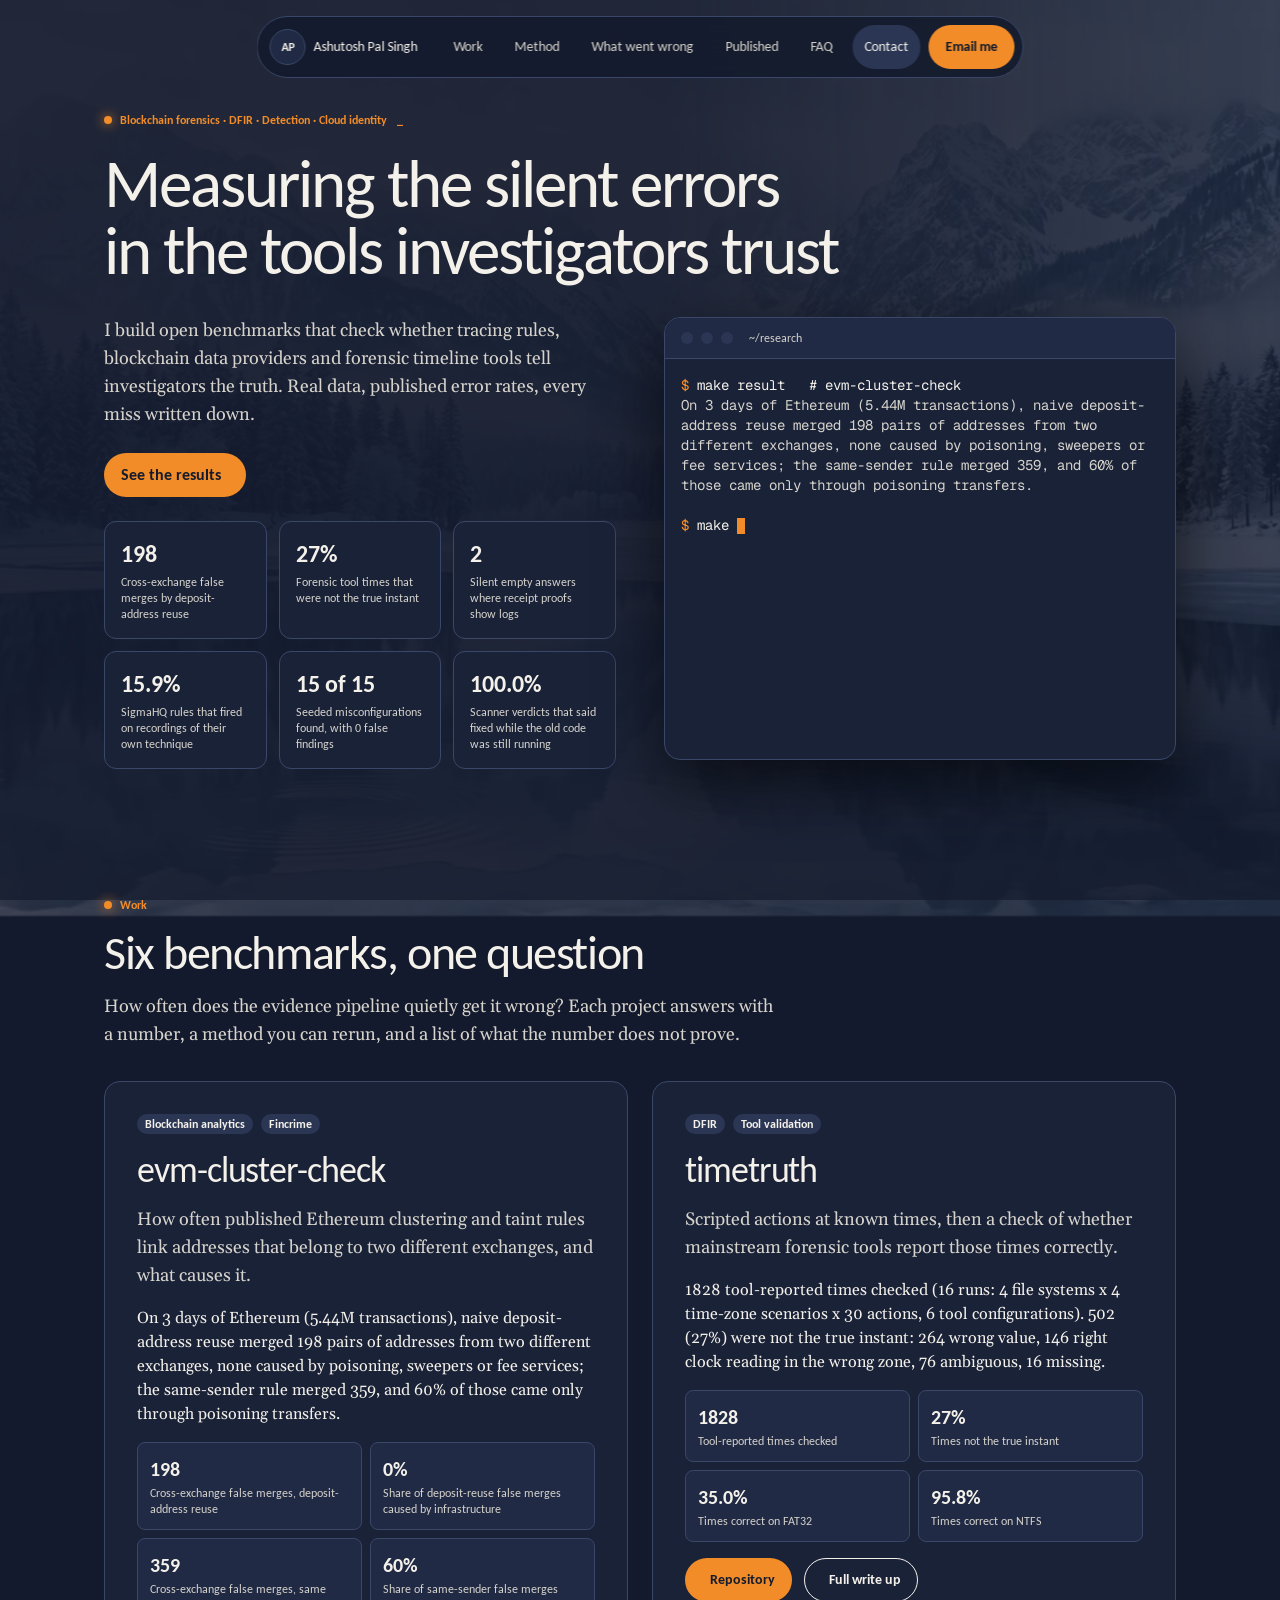
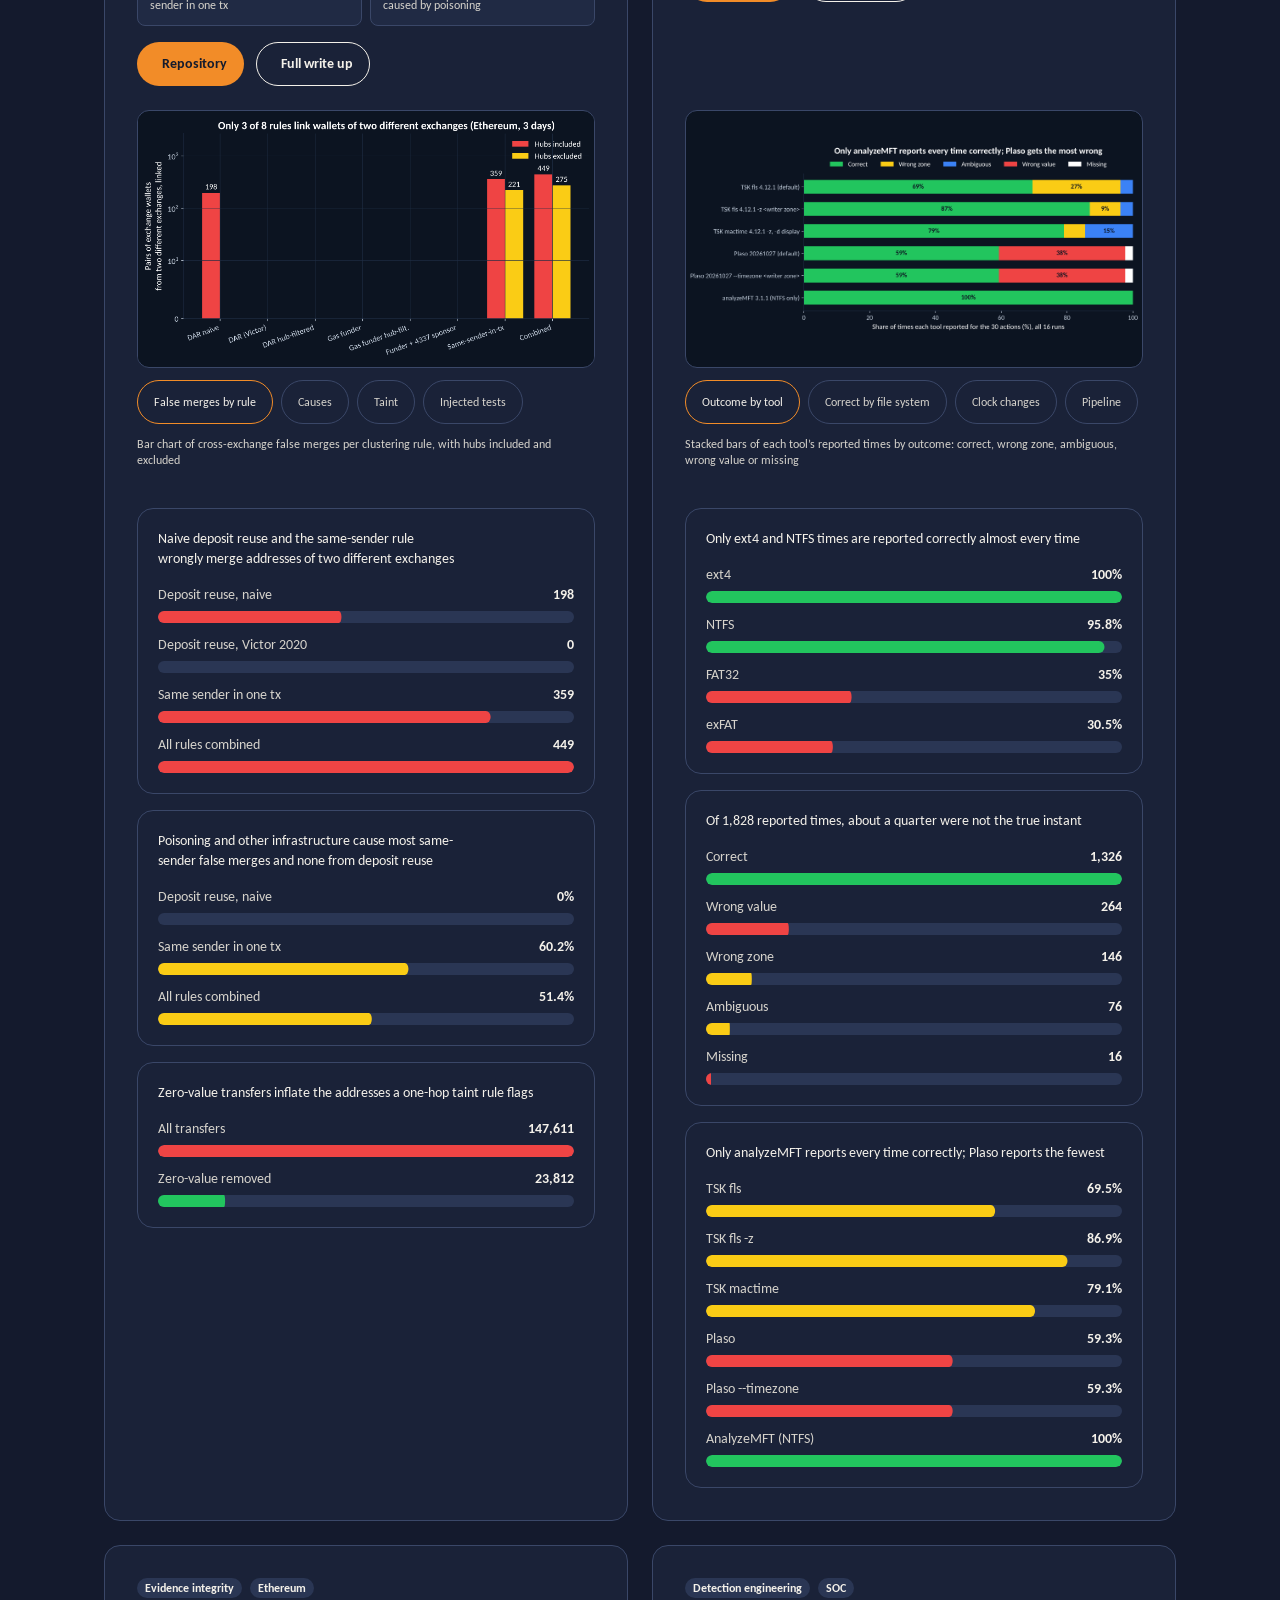
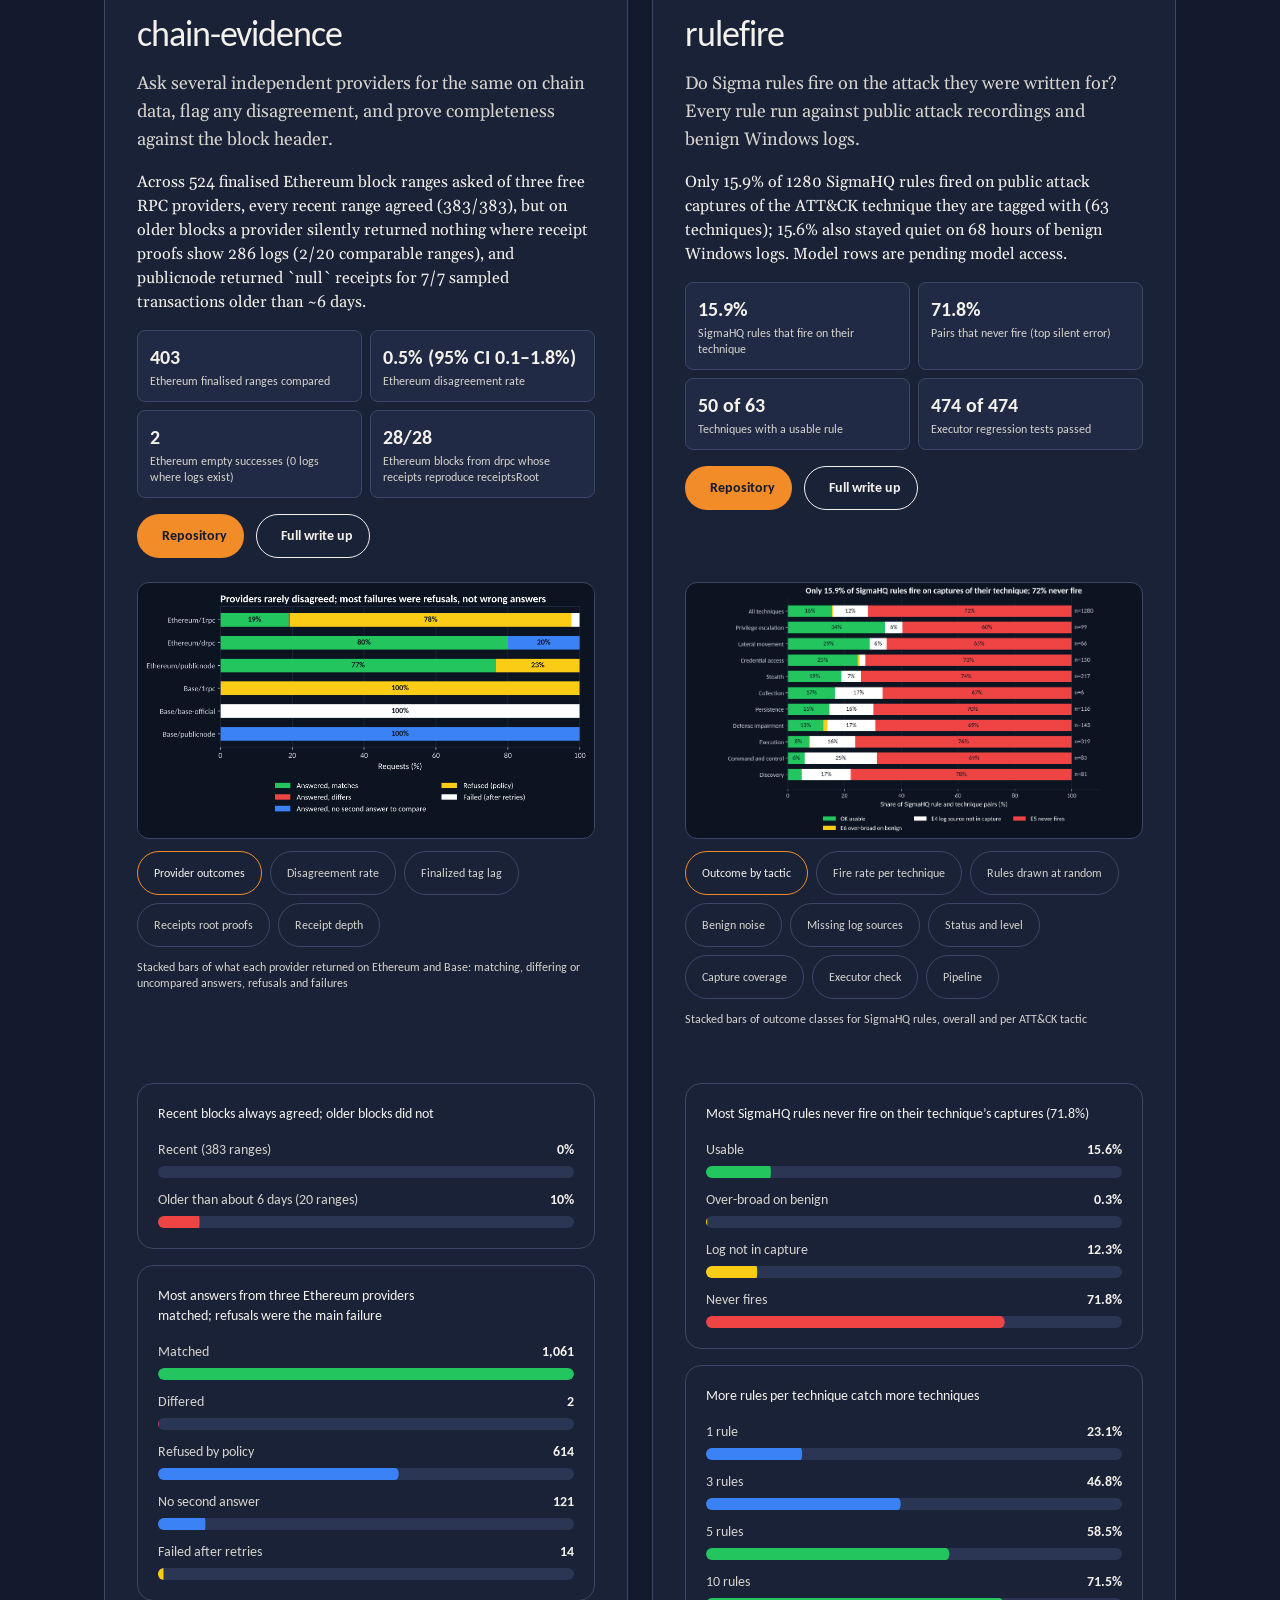
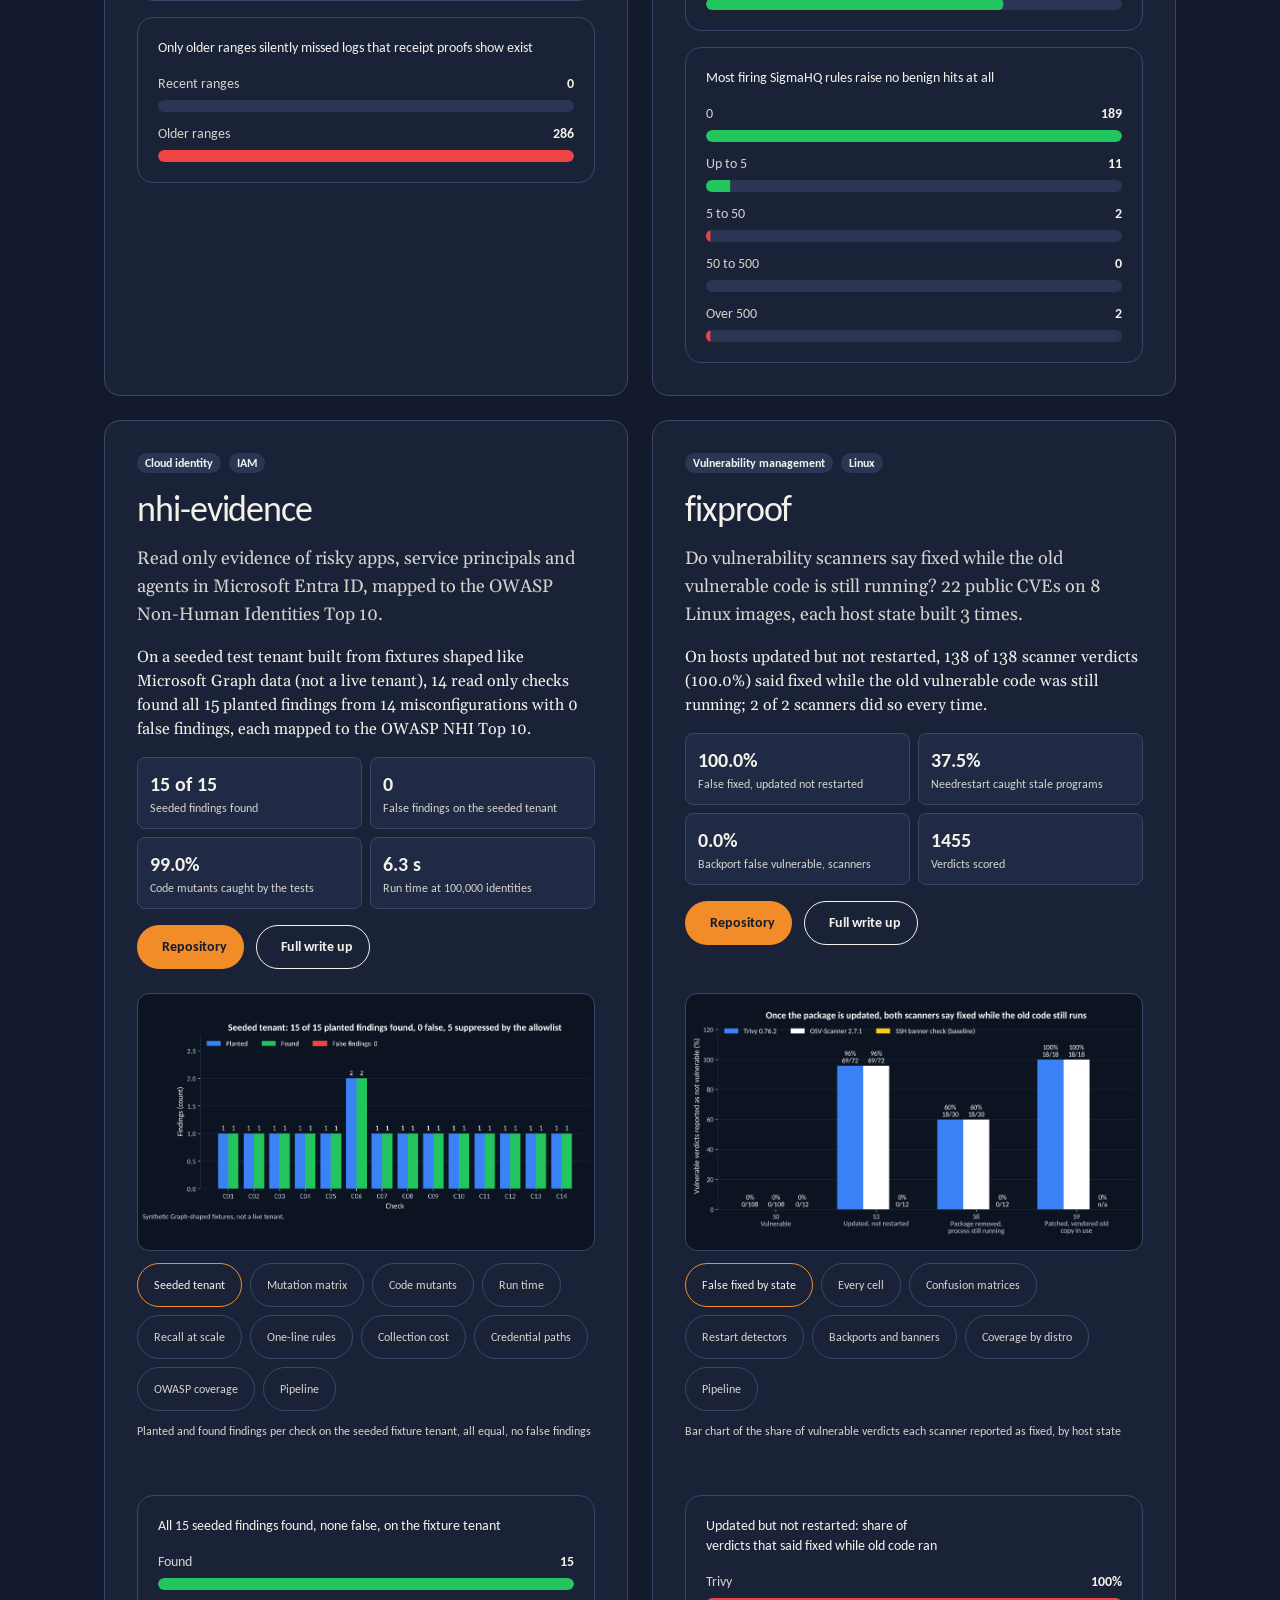
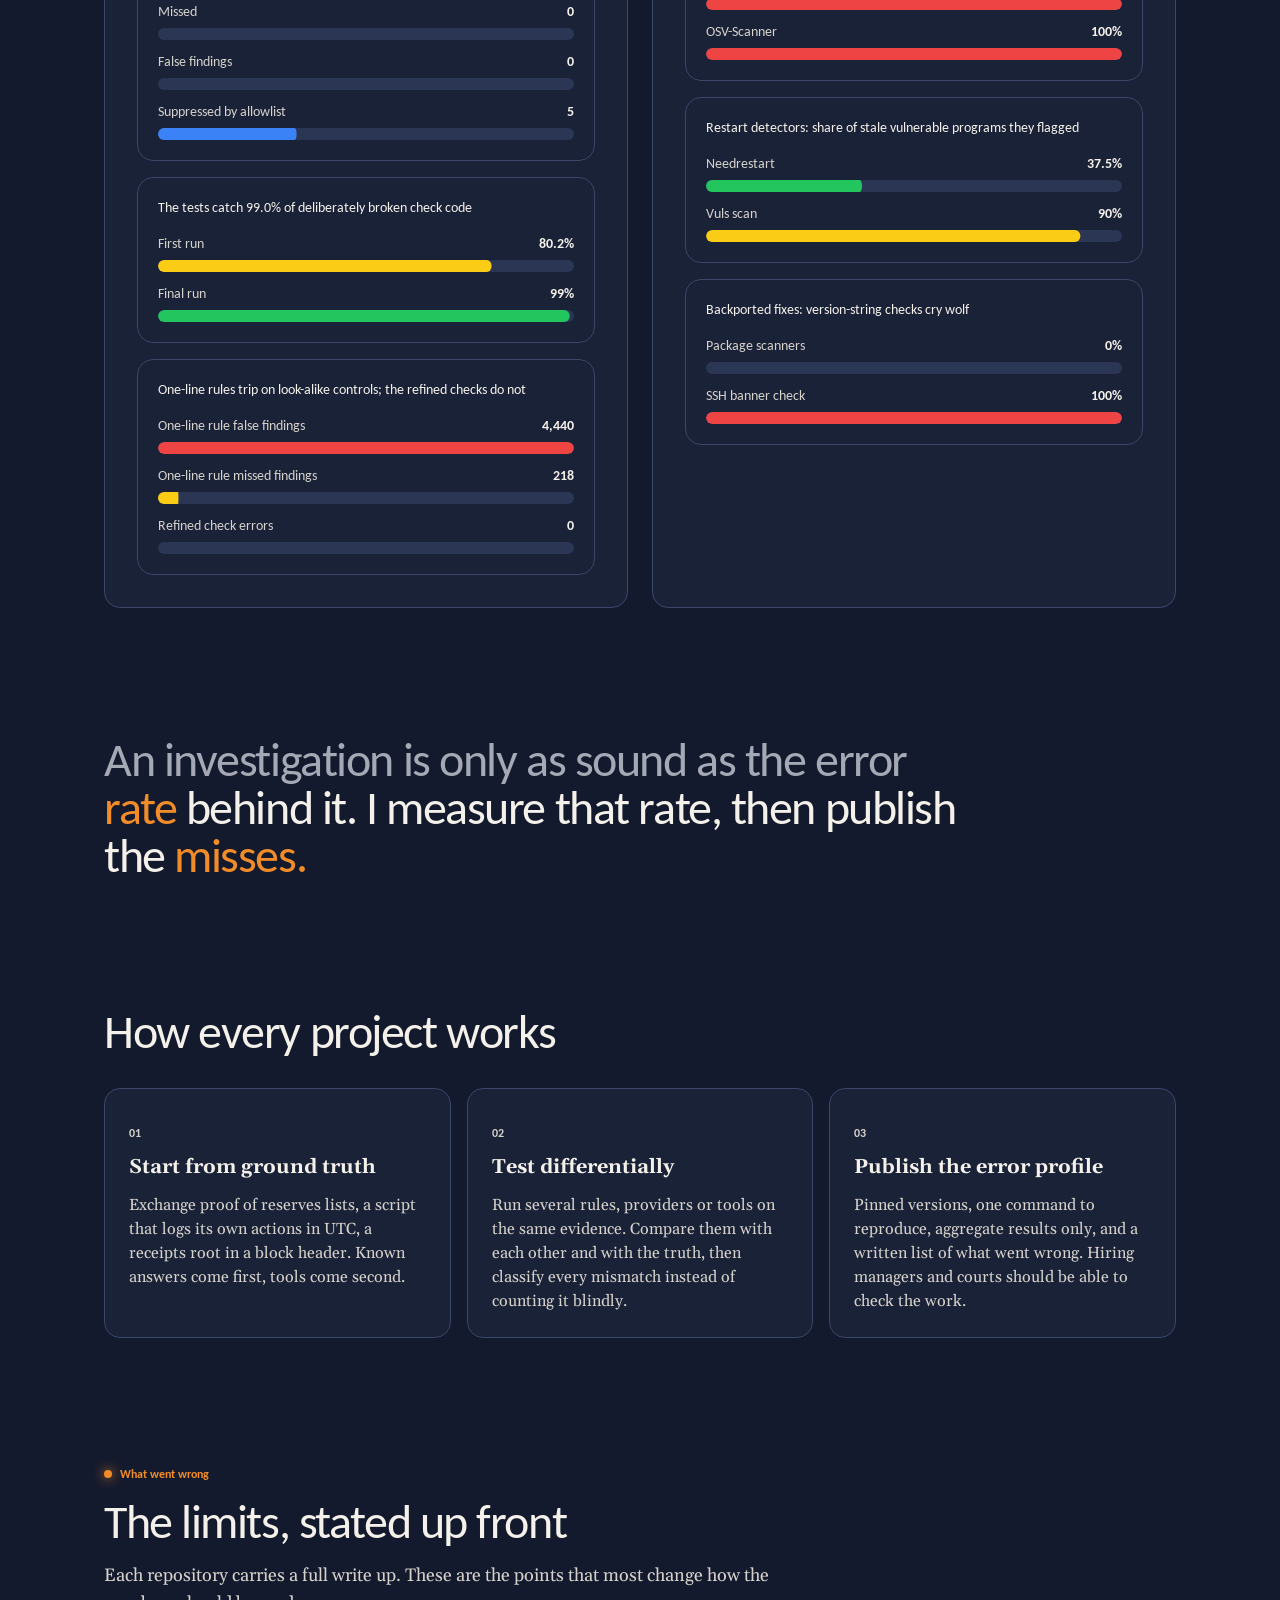
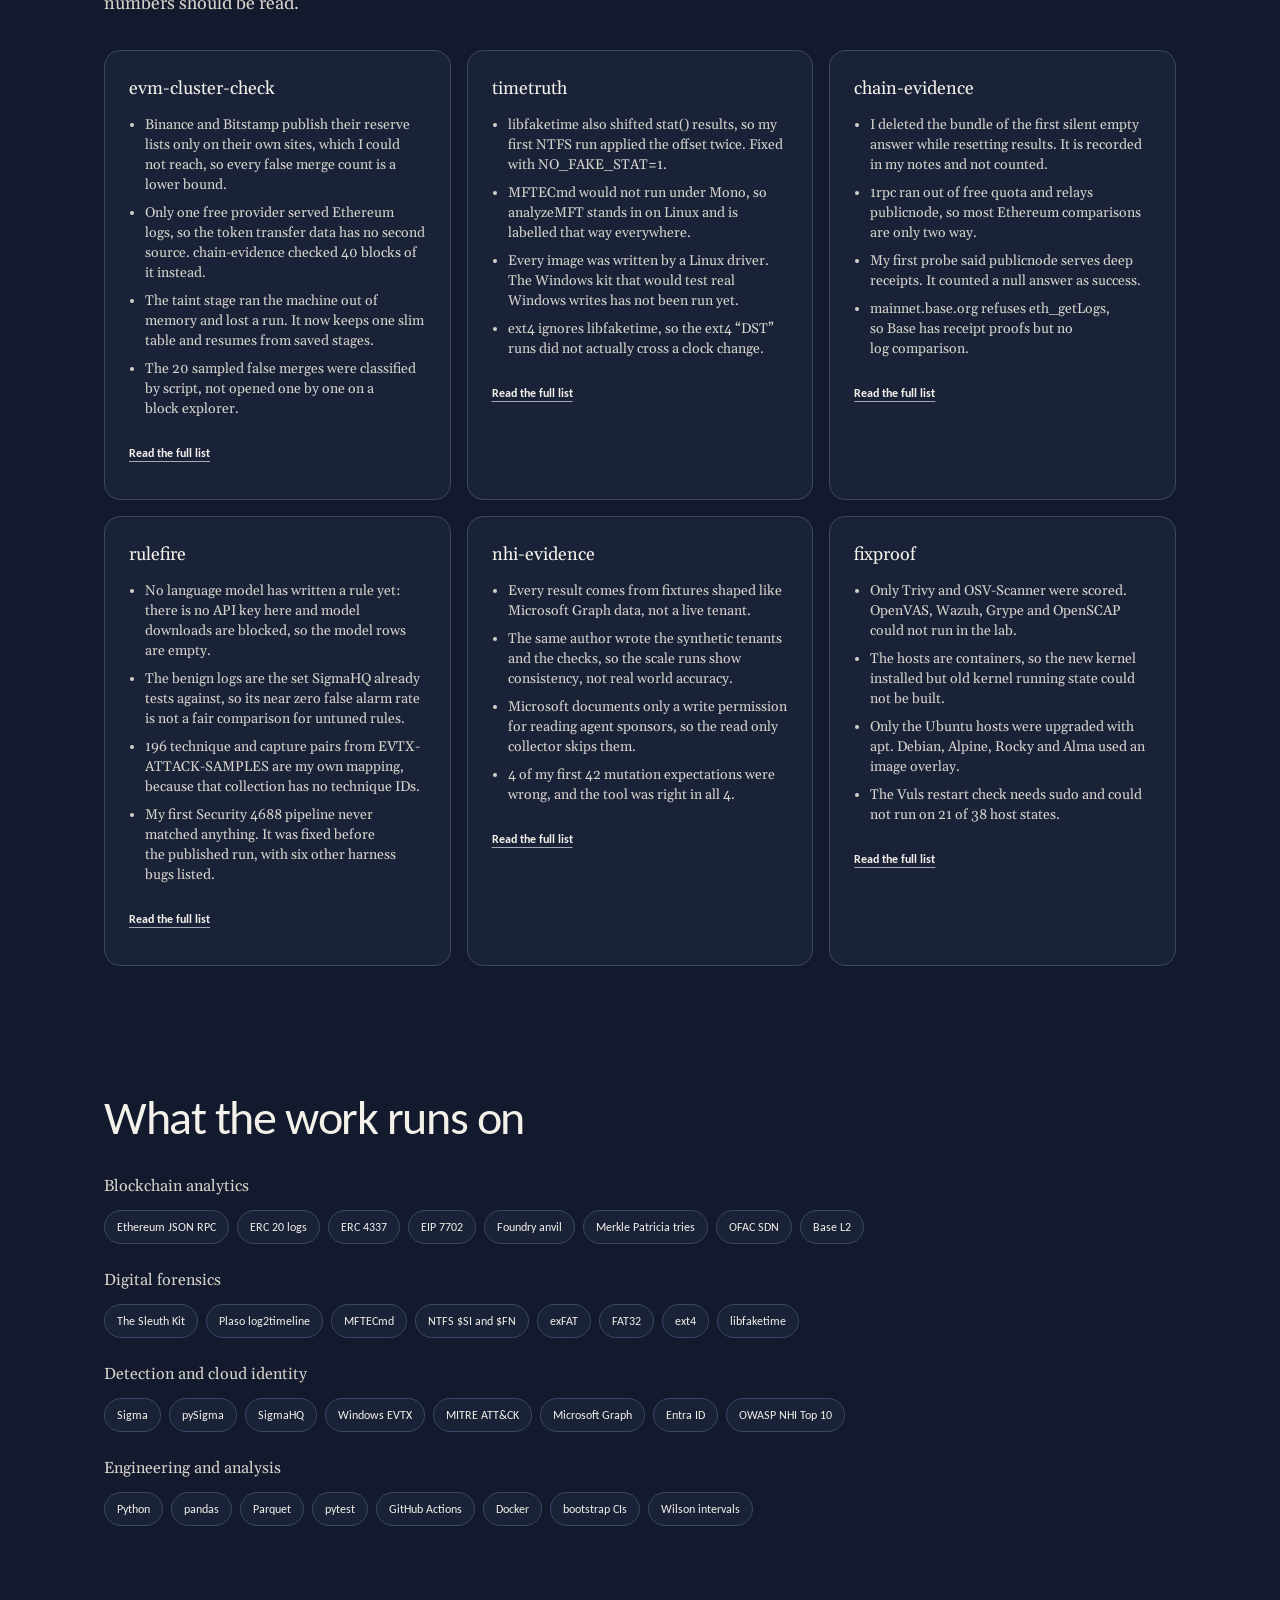
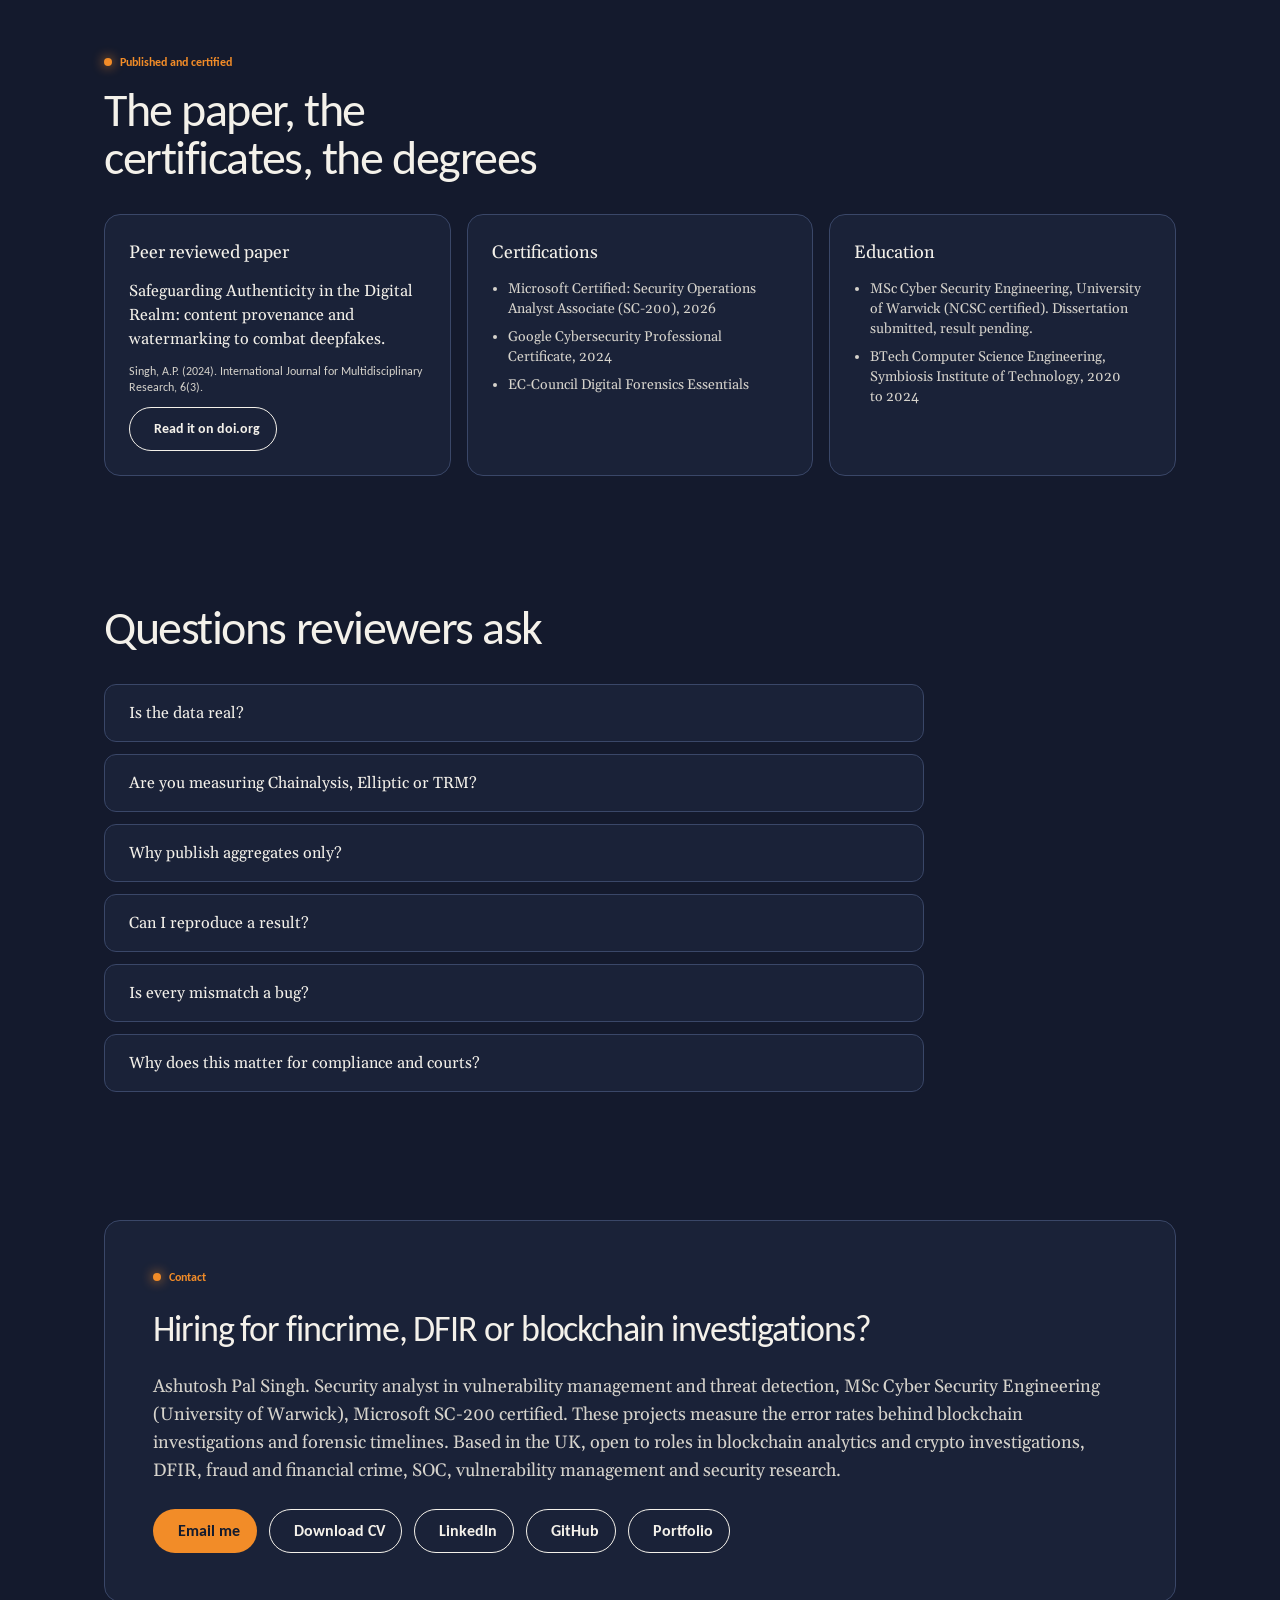
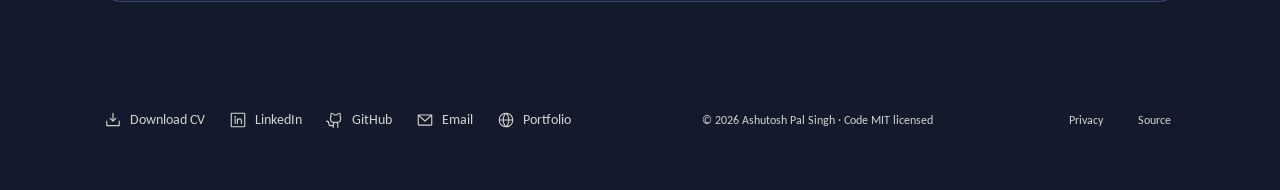
==== commit 53cc7f86: "Audit fixes: one button pair, quieter step numerals, privacy page and share text corrected" ====
--- a/research/index.html
+++ b/research/index.html
@@ -9,7 +9,7 @@
   <link rel="canonical" href="https://itsashutoshpsingh.github.io/portfolio/research/">
   <meta property="og:type" content="website">
   <meta property="og:title" content="Ashutosh Pal Singh · Measuring silent errors in crypto and forensic evidence">
-  <meta property="og:description" content="Six open benchmarks: Ethereum clustering false merges, RPC provider disagreement, forensic timeline time zone errors.">
+  <meta property="og:description" content="Six open benchmarks, among them Ethereum clustering false merges, RPC provider disagreement and forensic timeline time zone errors.">
   <meta property="og:url" content="https://itsashutoshpsingh.github.io/portfolio/research/">
   <meta property="og:image" content="https://itsashutoshpsingh.github.io/portfolio/og.png">
   <meta name="twitter:card" content="summary_large_image">
--- a/research/assets/css/site.css
+++ b/research/assets/css/site.css
@@ -245,7 +245,6 @@
 /* Without JavaScript there is nothing to fill these, so only the note is shown */
 html:not(.js) :is(.proof, .term, .project, .nav__toggle) { display: none; }
 /* browsers put playback controls on any video when scripts are off */
-video.bg::-webkit-media-controls { display: none !important; }
 
 /* Tagline reveal */
 .reveal-text { max-width: 880px; }
--- a/fx.css
+++ b/fx.css
@@ -3,6 +3,7 @@
 
 /* Background footage: fixed behind the whole page; fx.js moves it with the scroll */
 video.bg { position: fixed; inset: 0; width: 100%; height: 100%; z-index: -2; object-fit: cover; pointer-events: none; transform-origin: 50% 40%; will-change: transform; }
+video.bg::-webkit-media-controls { display: none !important; }   /* without scripts some browsers would offer to play it */
 /* The veil darkens the footage evenly so text stays readable wherever it sits */
 .veil { position: fixed; inset: 0; z-index: -1; pointer-events: none; background: rgba(var(--c-scrim), .7); }
 
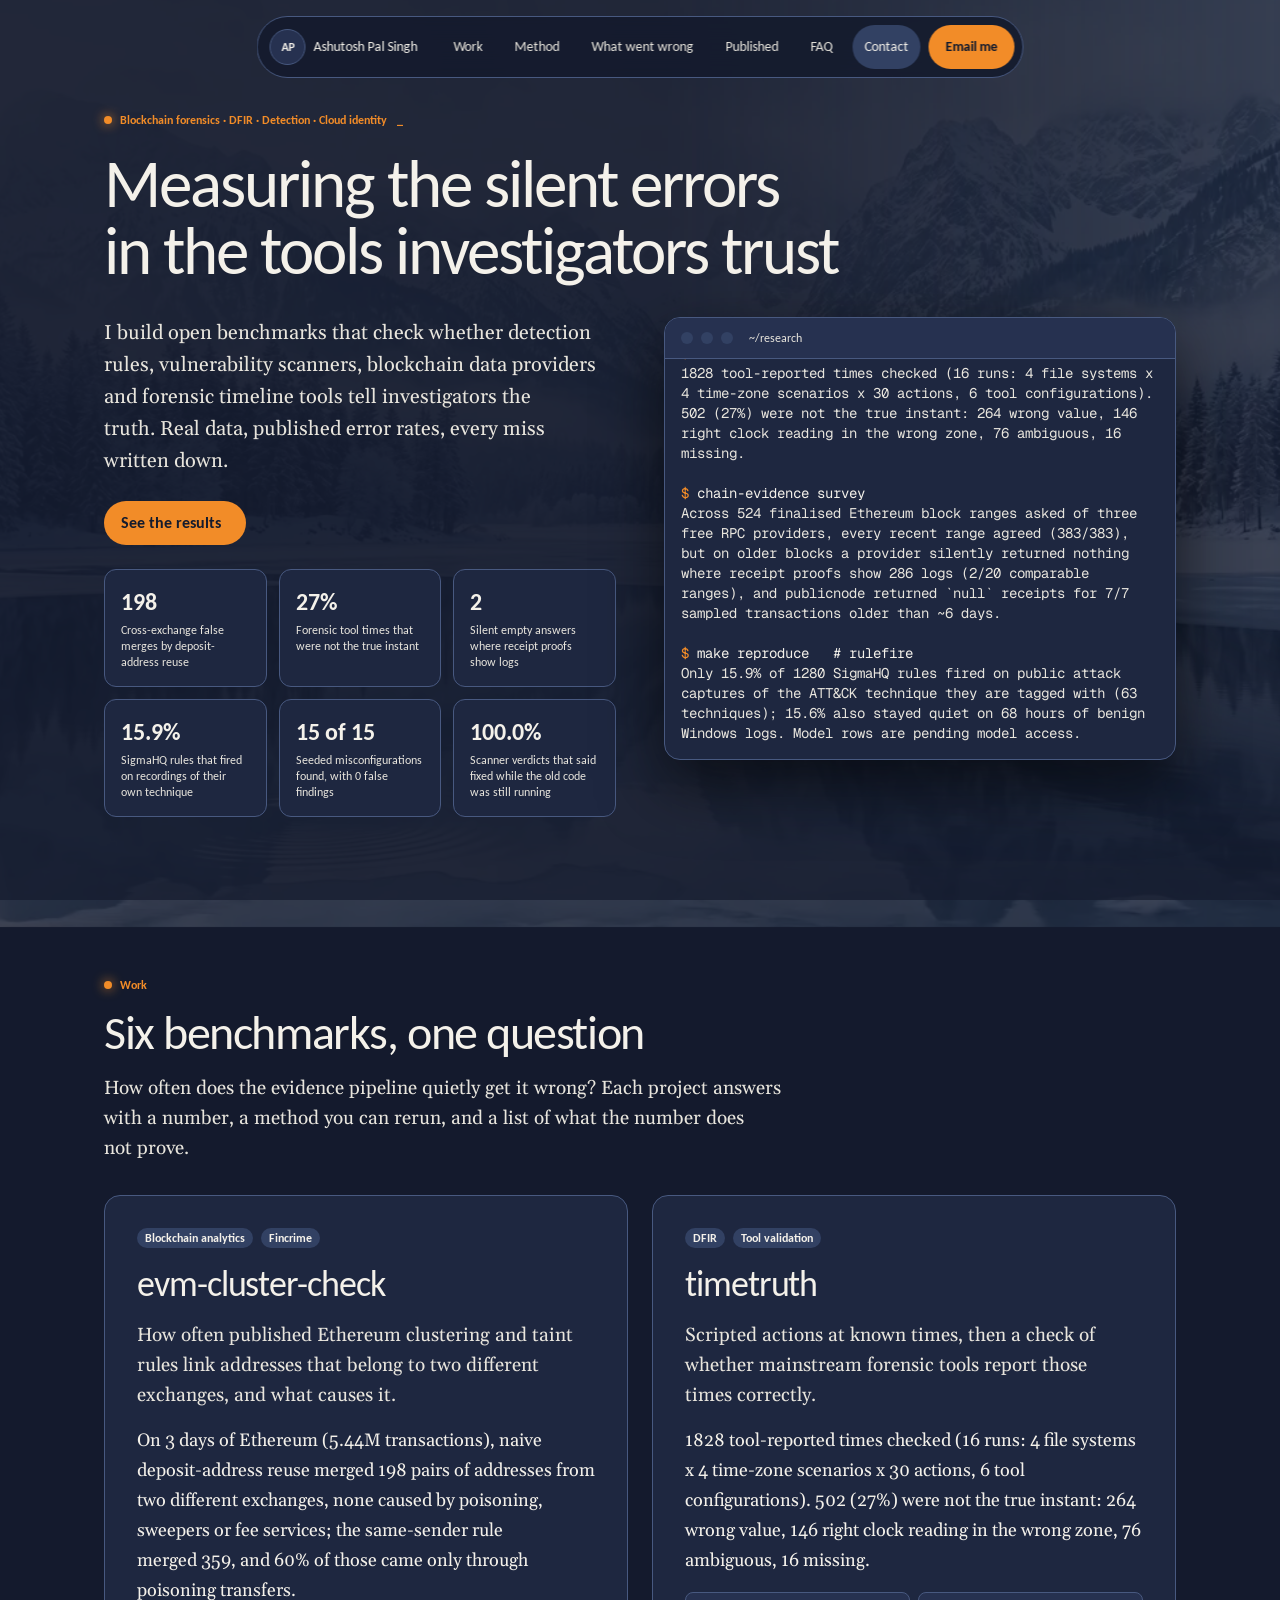
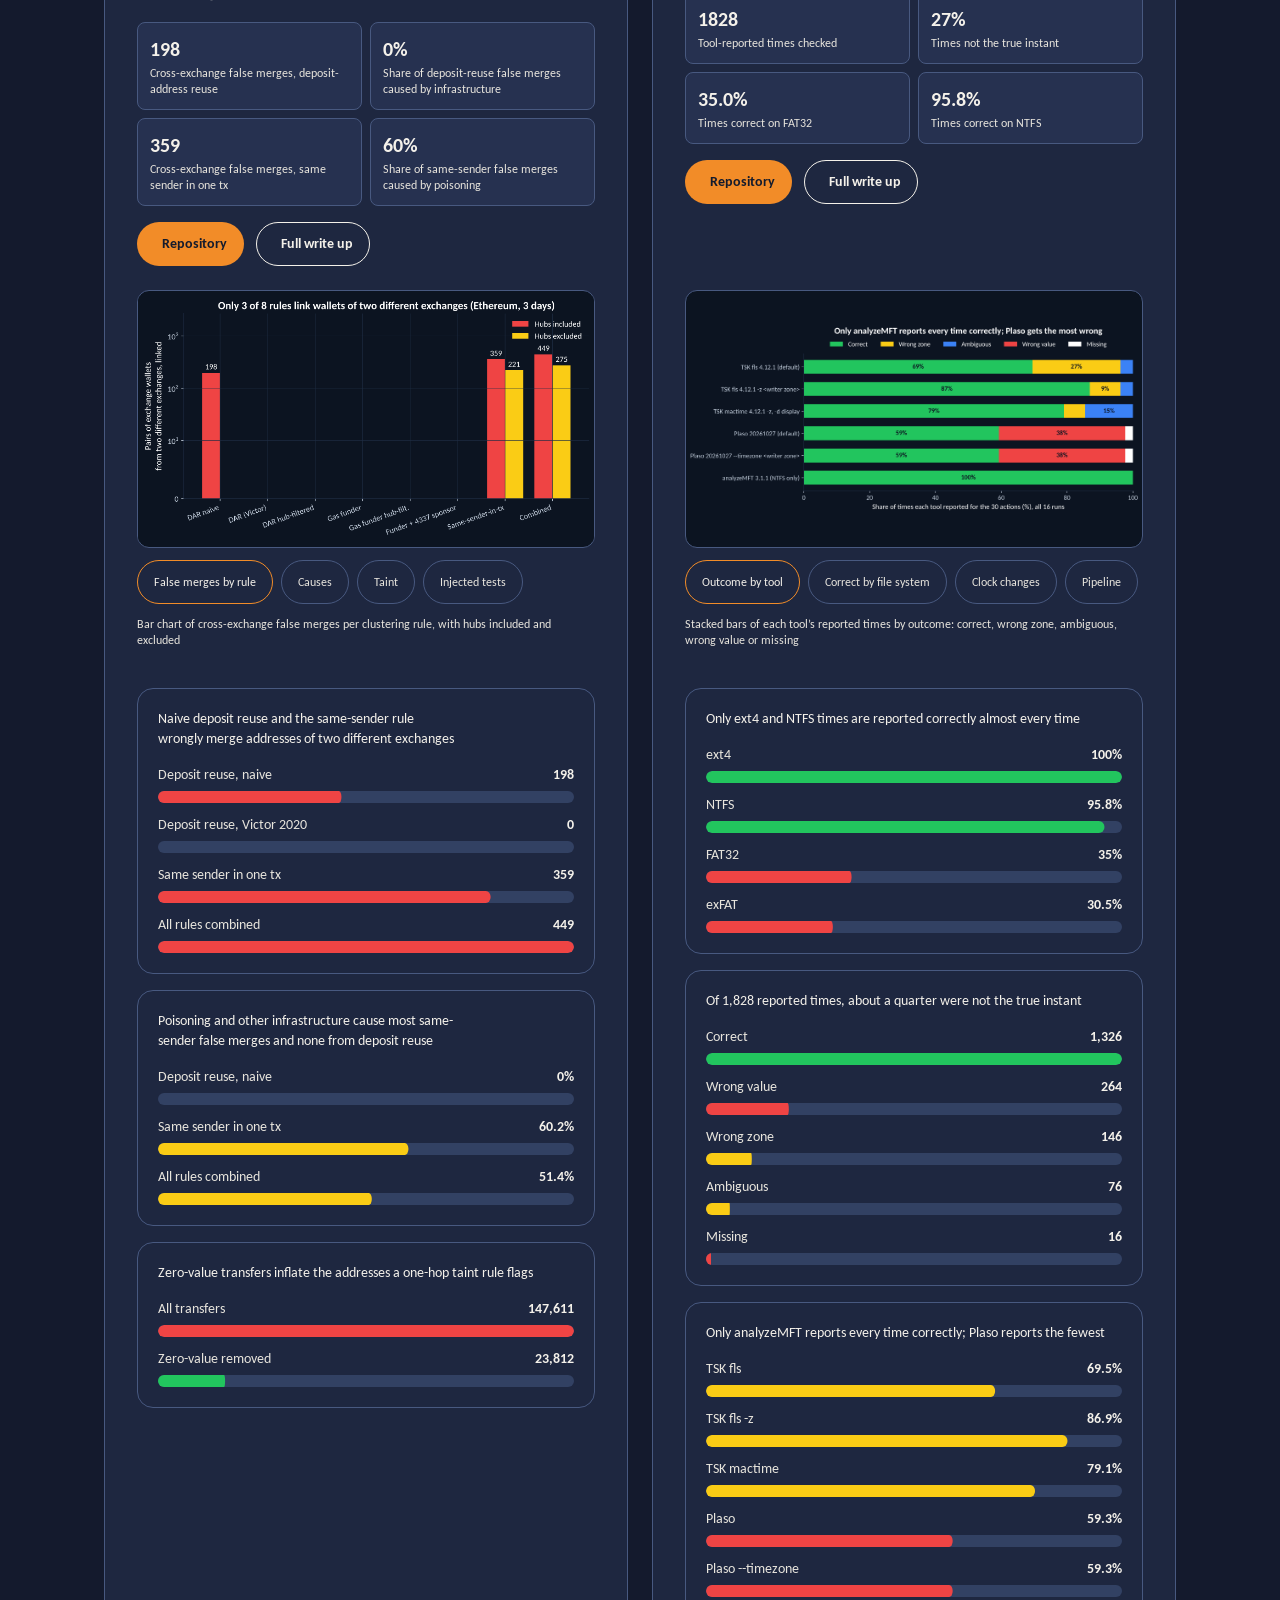
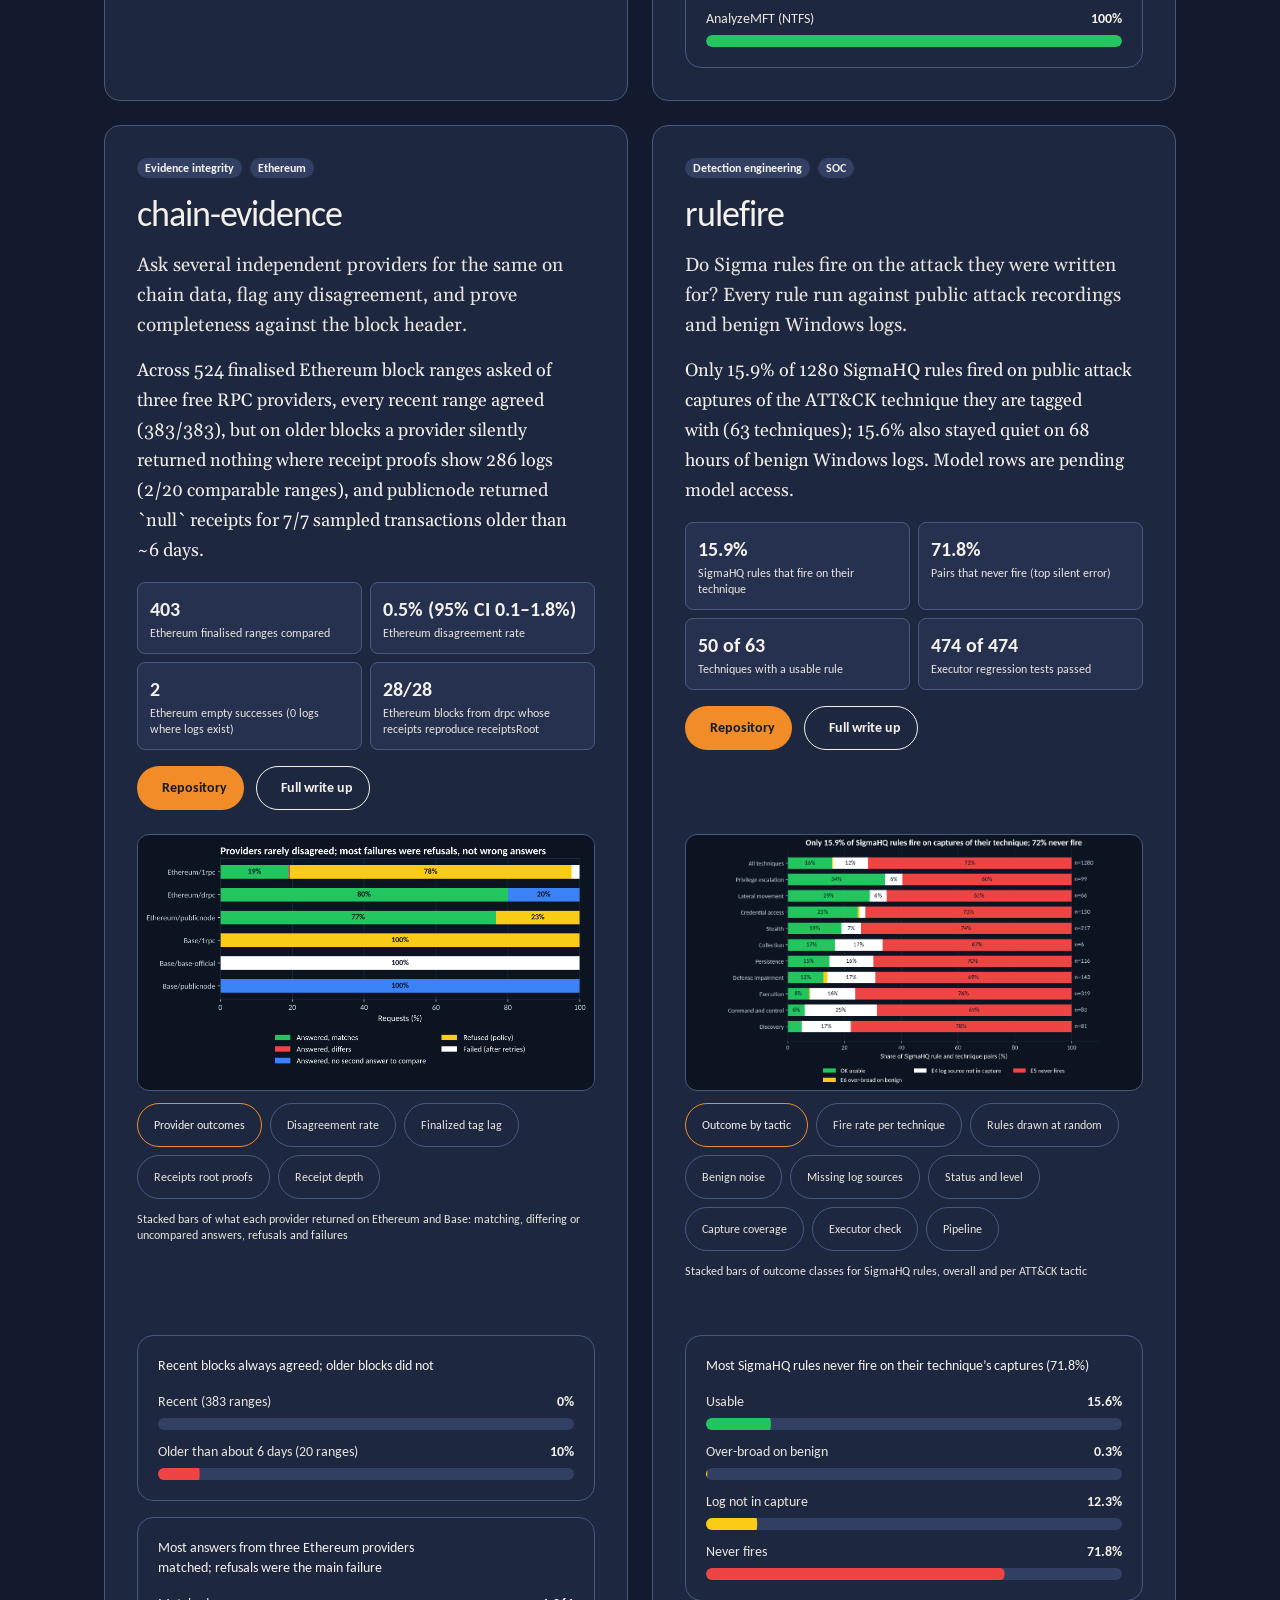
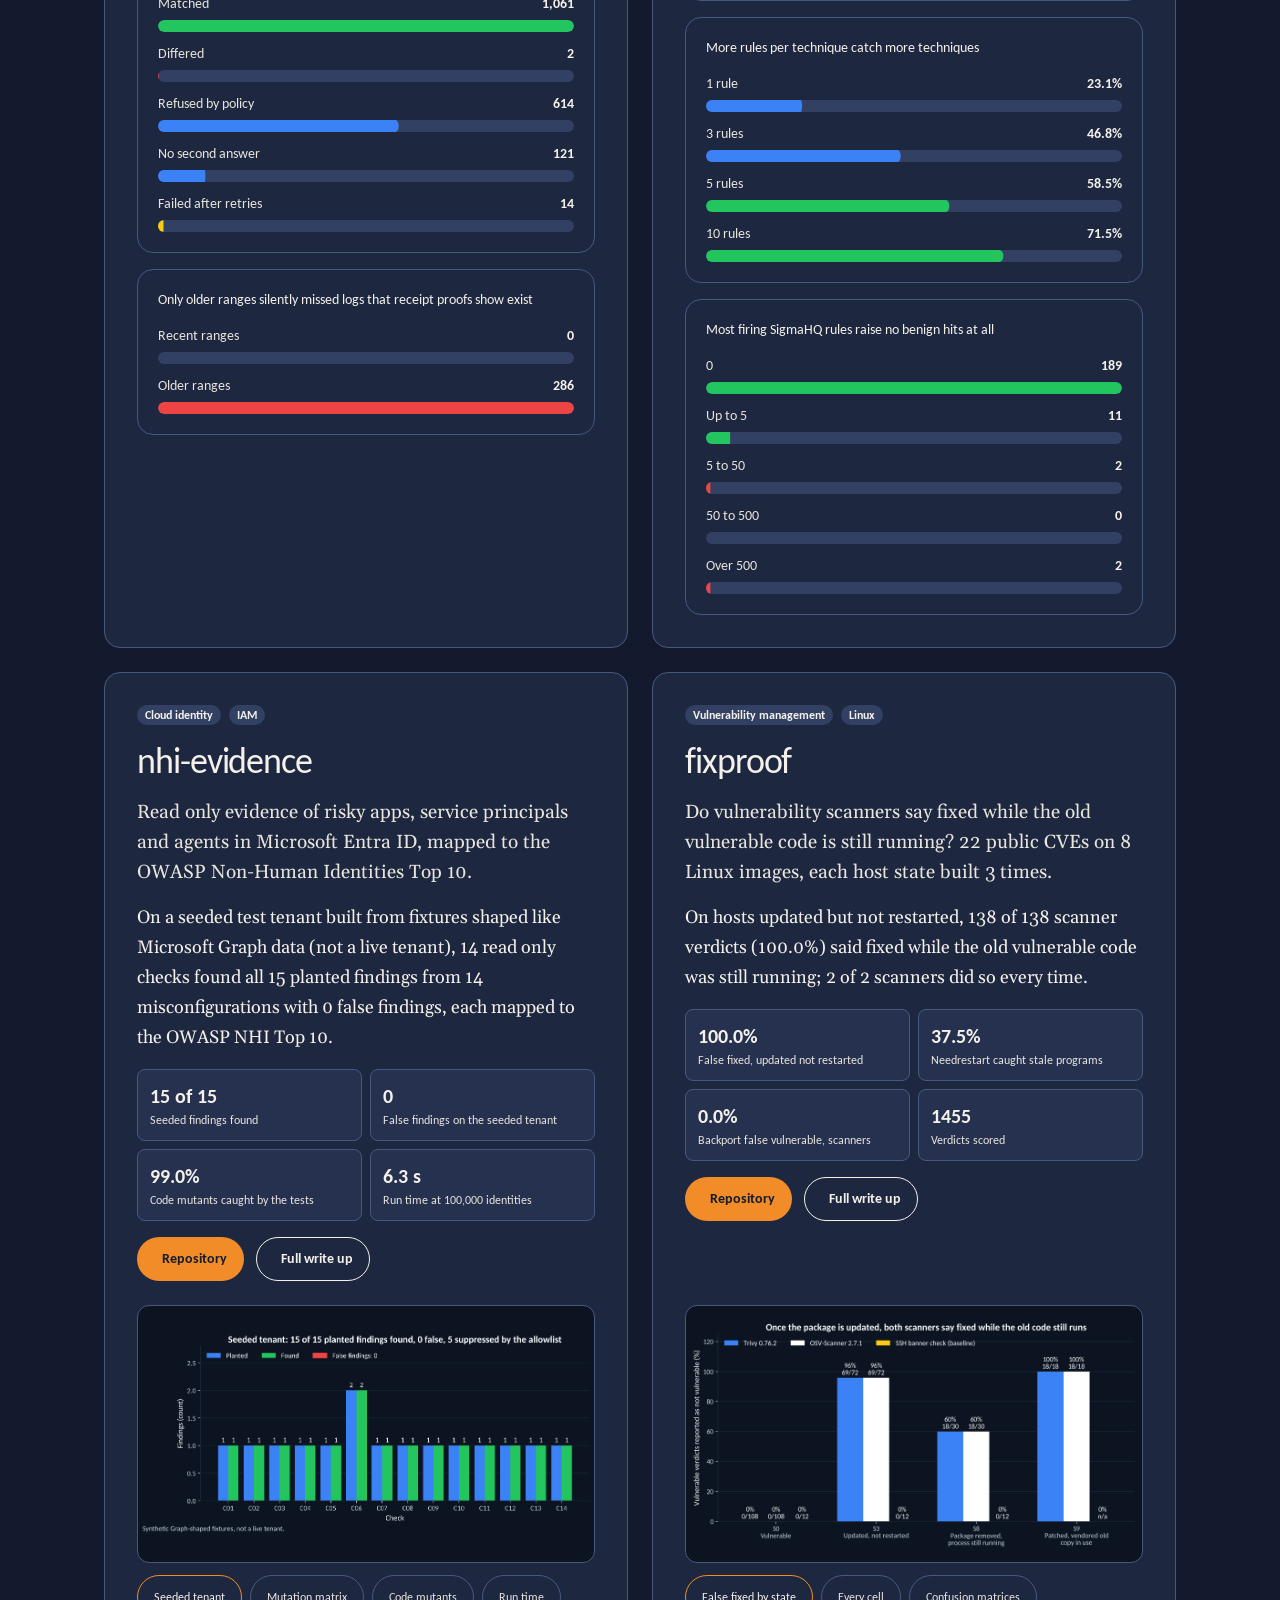
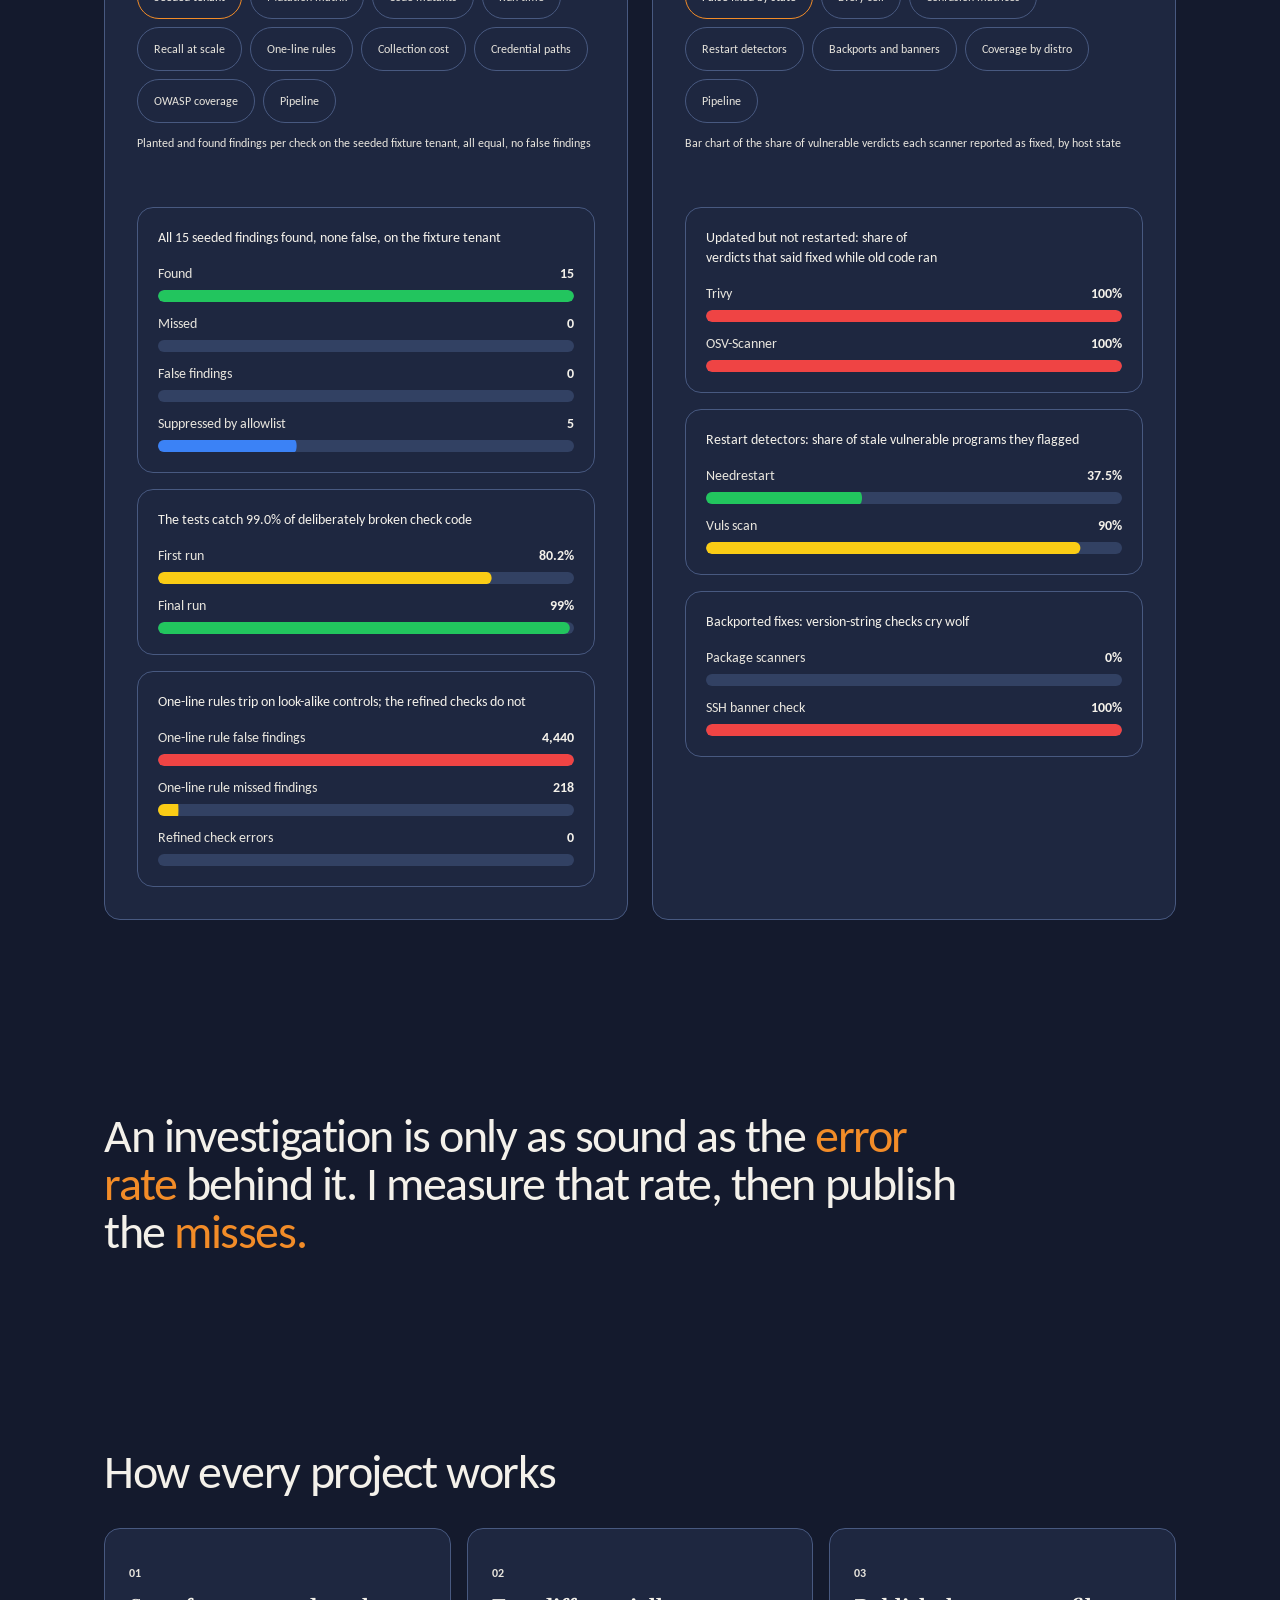
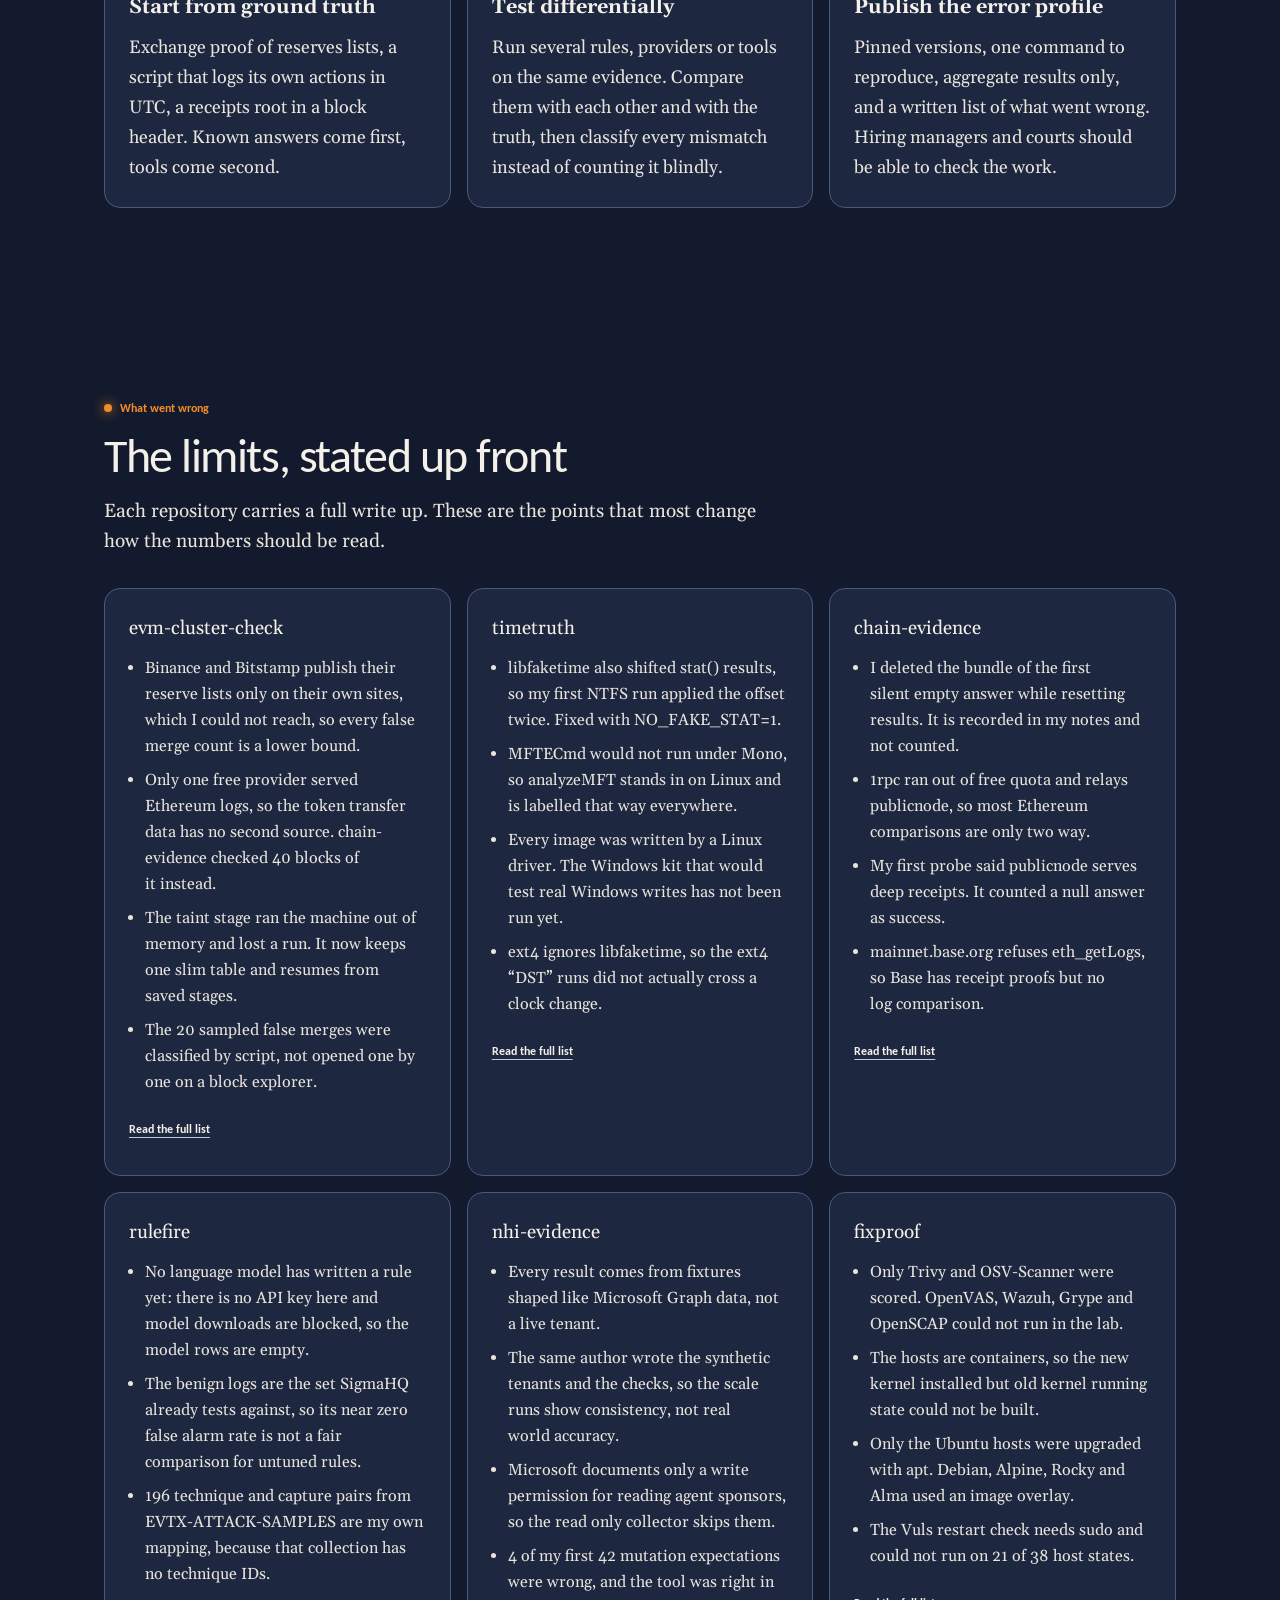
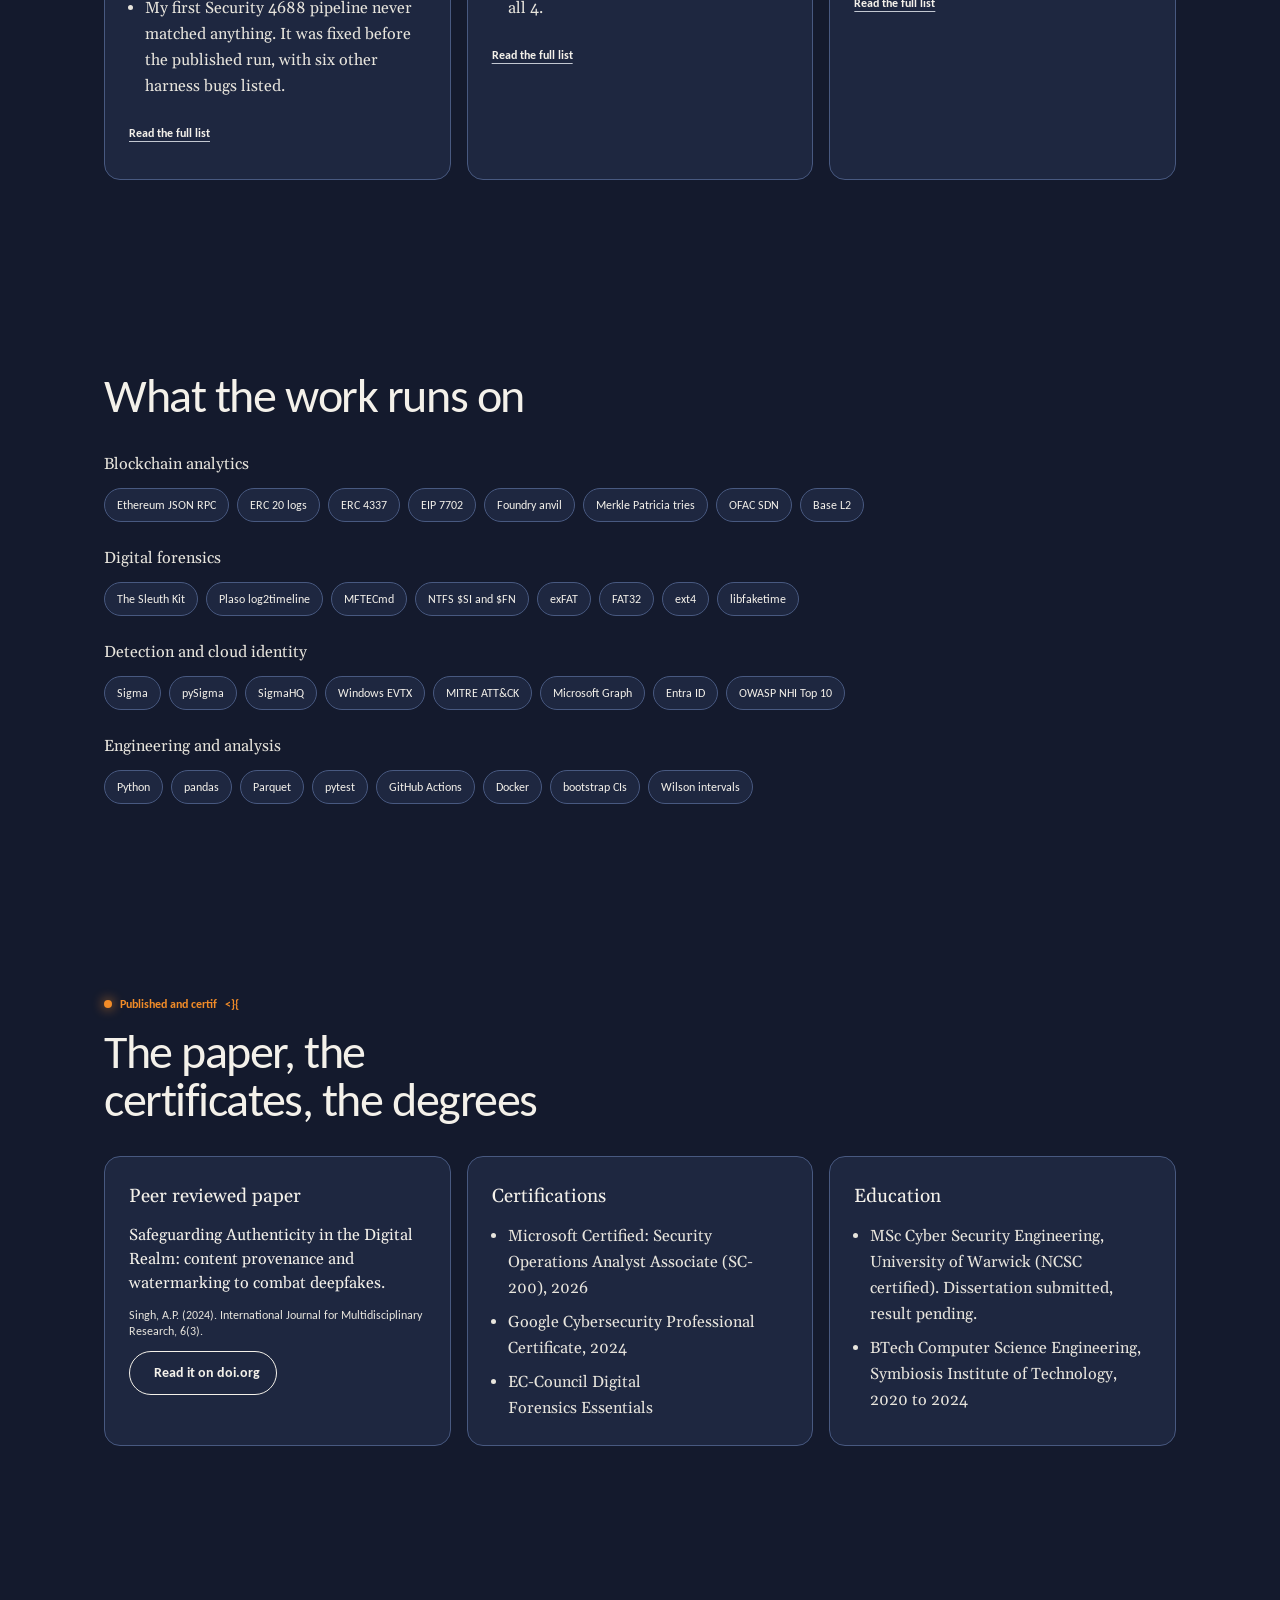
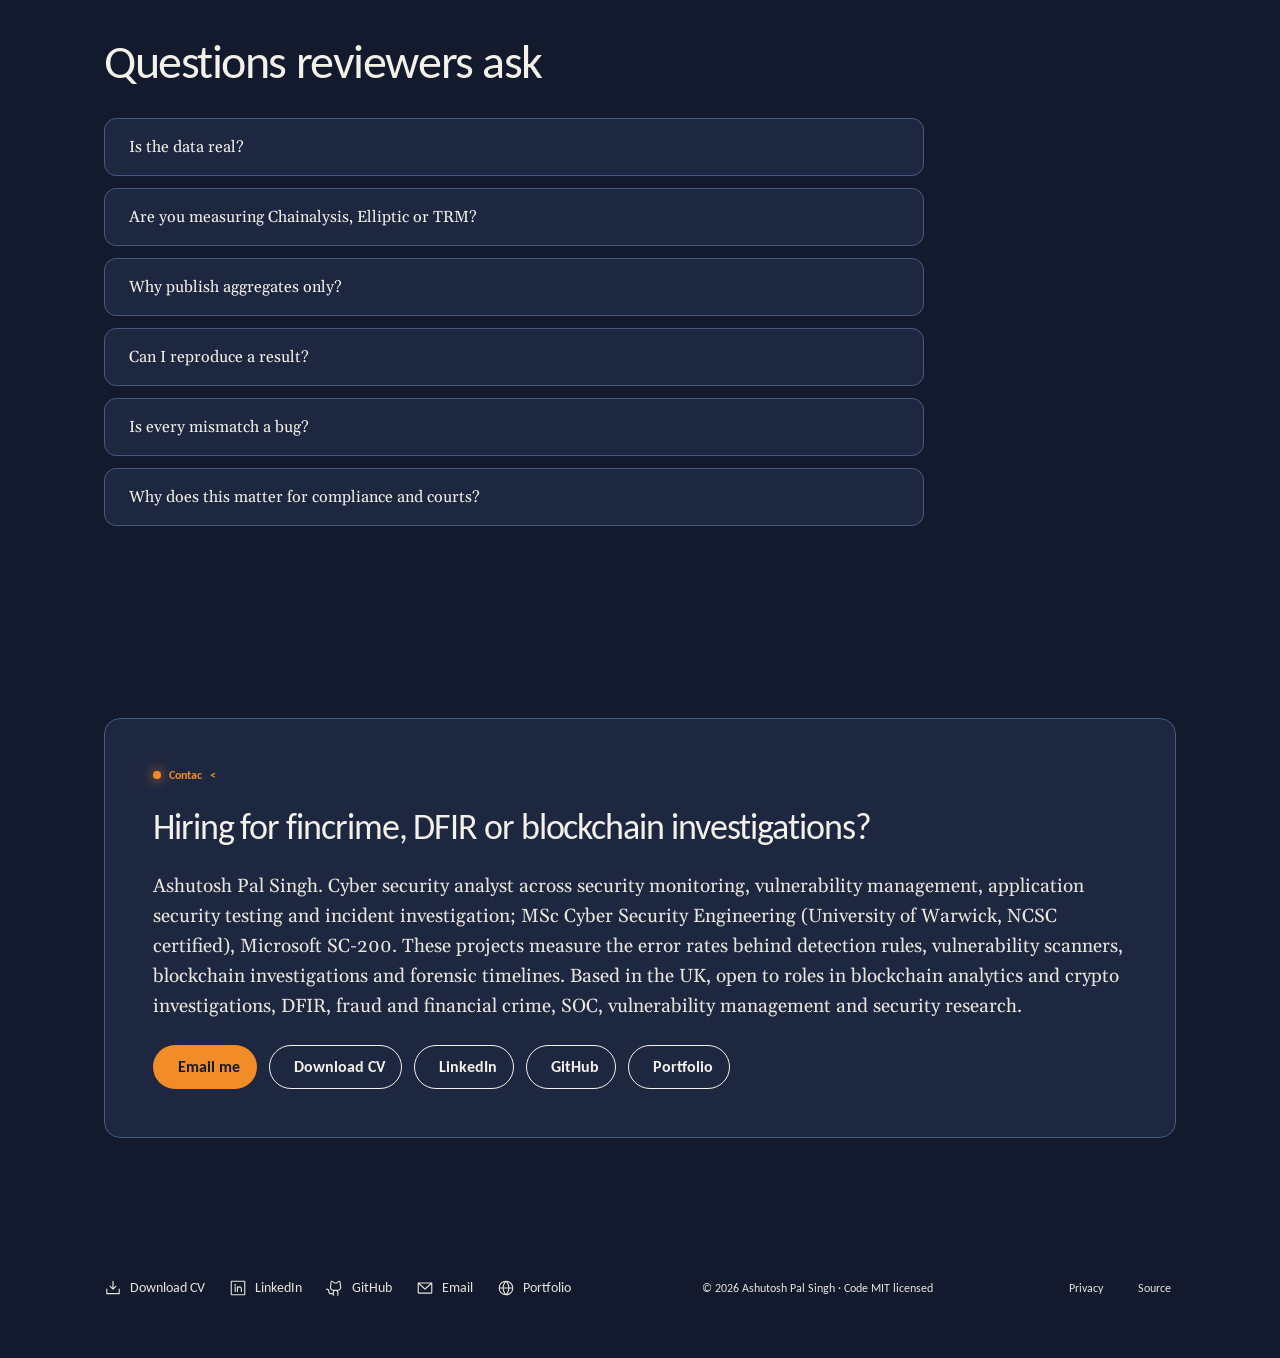
==== commit 3ee7e9c7: "November CV: new role, labs and skills on the site; larger, lighter, better spaced text; walnut door" ====
--- a/research/index.html
+++ b/research/index.html
@@ -62,7 +62,7 @@
         </div>
         <div class="hero__grid">
           <div class="hero__copy">
-            <p class="lede title-2" id="hero-lede">I build open benchmarks that check whether tracing rules, blockchain data providers and forensic timeline tools tell investigators the truth. Real data, published error rates, every miss written down.</p>
+            <p class="lede title-2" id="hero-lede">I build open benchmarks that check whether detection rules, vulnerability scanners, blockchain data providers and forensic timeline tools tell investigators the truth. Real data, published error rates, every miss written down.</p>
             <div class="hero__cta">
               <a class="btn btn--primary button-md" href="#work">See the results <i class="ph ph-arrow-down" aria-hidden="true"></i></a>
             </div>
--- a/tokens.css
+++ b/tokens.css
@@ -9,13 +9,13 @@
   color-scheme: dark;
   --c-bg: #141B2D;        /* ink navy: the base */
   --c-bg-2: #1B2540;      /* the fallback background is a gradient between the two */
-  --c-surface-1: #1A2238;
-  --c-surface-2: #202A44;
-  --c-surface-3: #2A3654;
-  --c-line: #3A4768;
+  --c-surface-1: #1E2740;
+  --c-surface-2: #263150;
+  --c-surface-3: #324163;
+  --c-line: #485980;
   --c-ink: #F4F1EA;       /* pearl white: text */
-  --c-ink-2: #D6D3CC;     /* secondary text */
-  --c-ink-3: #A5A9B5;     /* captions */
+  --c-ink-2: #E8E5DD;     /* secondary text */
+  --c-ink-3: #C3C8D2;     /* captions */
   --c-scrim: 20, 27, 45;  /* rgb of the base, for overlays */
   --c-tint: 244, 241, 234;   /* rgb of the ink, for faint lines and dots */
   --c-accent: #F28C28;    /* tangerine: the one accent, for actions and the current place */
--- a/research/assets/css/site.css
+++ b/research/assets/css/site.css
@@ -331,3 +331,12 @@
   .caption-3, .caption-5 { font-size: 14px; line-height: 20px; }
   body { font-size: 18px; line-height: 28px; }
 }
+
+/* Larger, lighter, better spaced reading text, as on the home page */
+.body-3 { font-size: 18px; line-height: 30px; }
+.body-6 { font-size: 16px; line-height: 26px; }
+.title-2 { font-size: 19px; line-height: 30px; }
+.lede { font-size: 20px; line-height: 32px; }
+.muted { color: var(--c-ink-2); }
+@media (min-width: 900px) { main section { padding: var(--s-900) 0; } }
+@media (max-width: 767px) { .body-3 { font-size: 17px; line-height: 28px; } .lede { font-size: 18px; line-height: 29px; } }
--- a/fx.css
+++ b/fx.css
@@ -37,7 +37,7 @@
 @keyframes fx-ping { 0% { opacity: .8; transform: scale(1); } 80%, 100% { opacity: 0; transform: scale(3); } }
 
 /* Blinking terminal caret after an element */
-.fx [data-caret]::after { content: "_"; margin-left: 2px; animation: fx-blink 1.1s steps(1) infinite; }
+.fx [data-caret]::after { content: "_"; margin-left: 2px; animation: fx-blink 1.1s steps(1) 4; }
 @keyframes fx-blink { 50% { opacity: 0; } }
 
 /* Social links: icon and label pills, the same on every page (icons: Phosphor, MIT) */
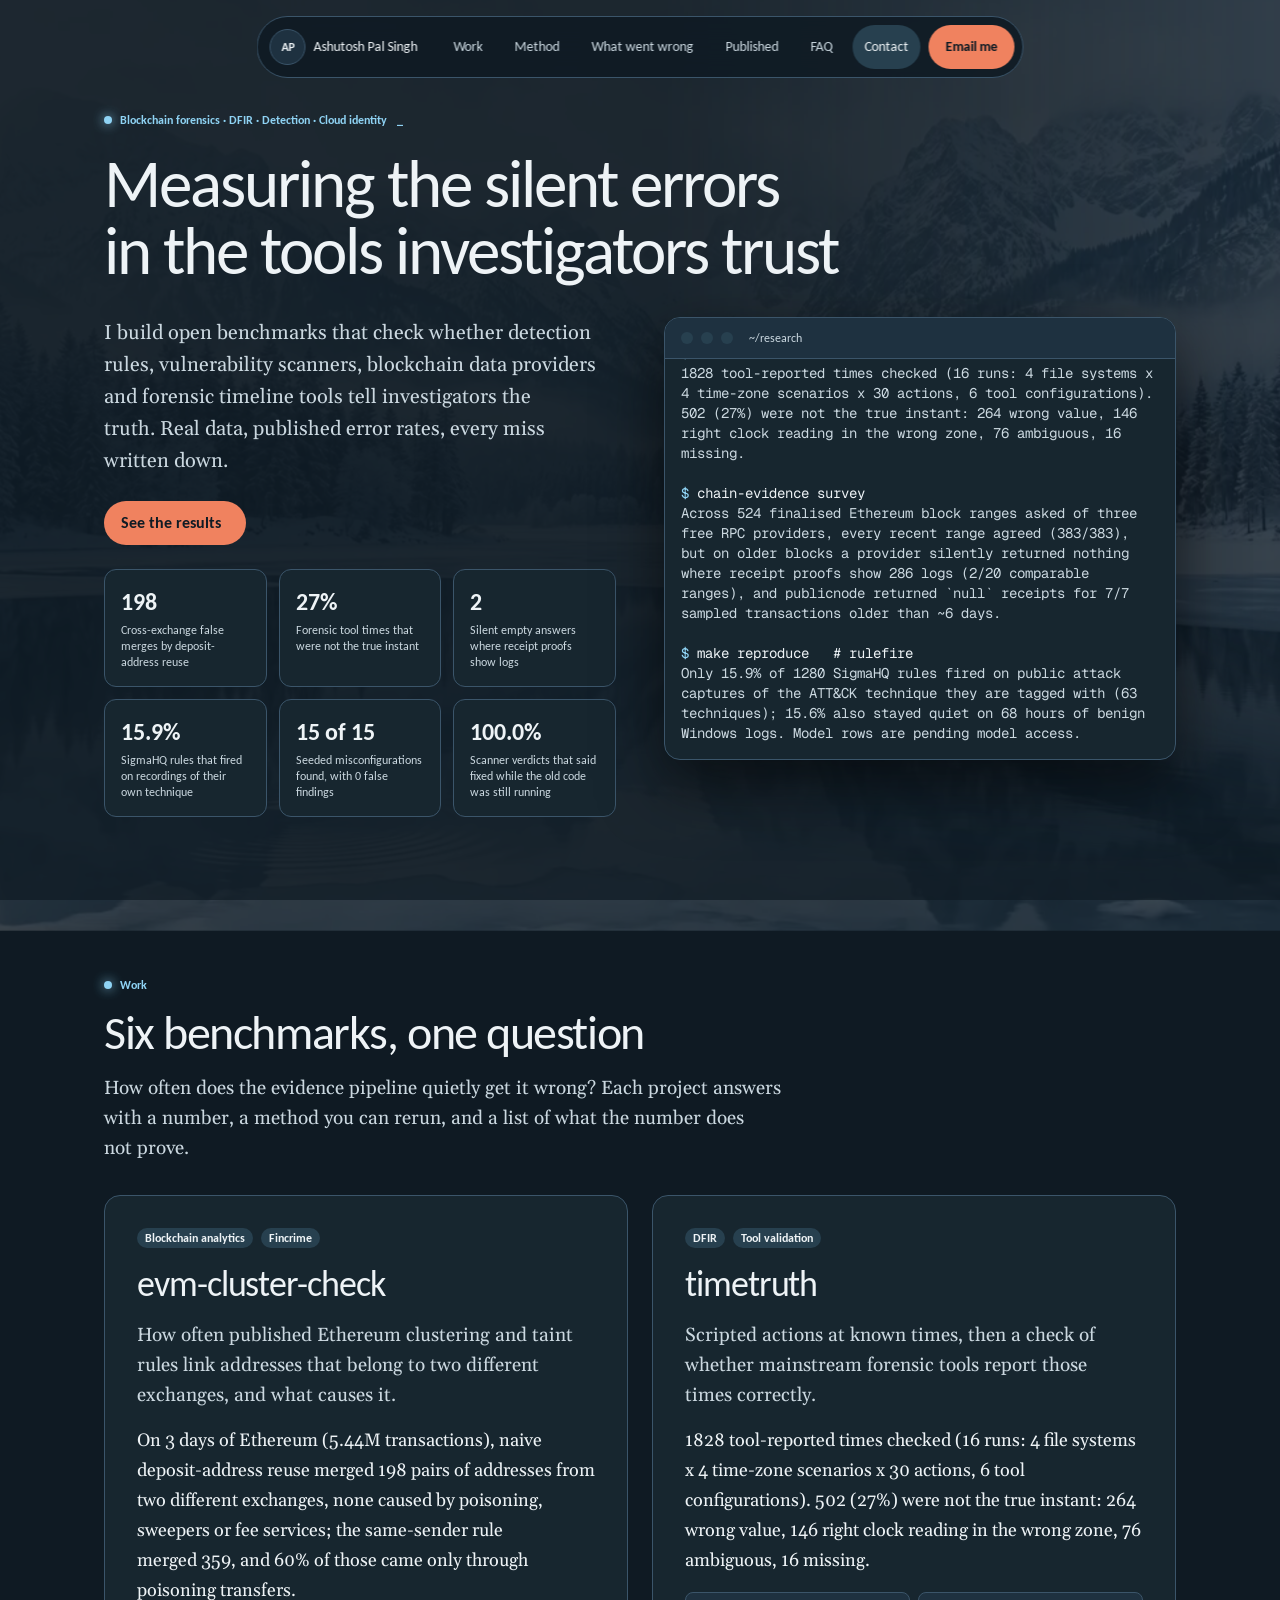
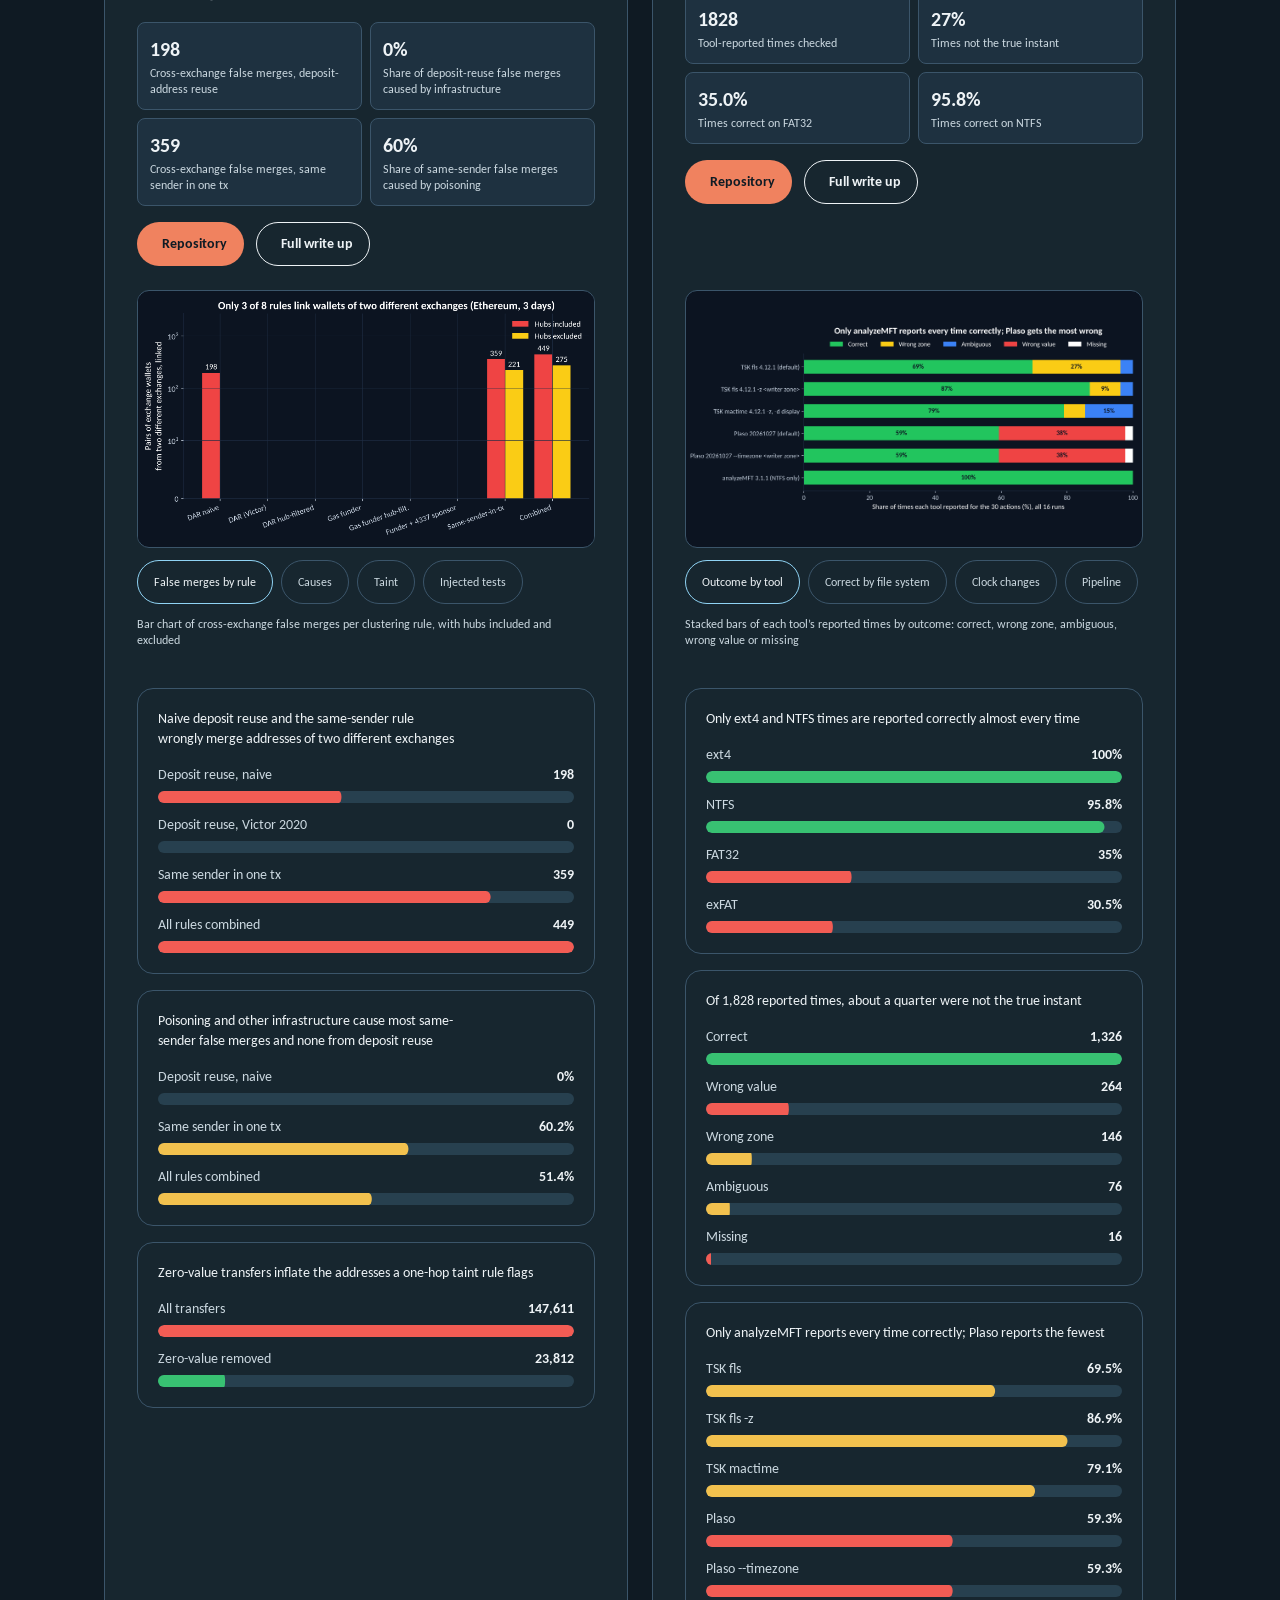
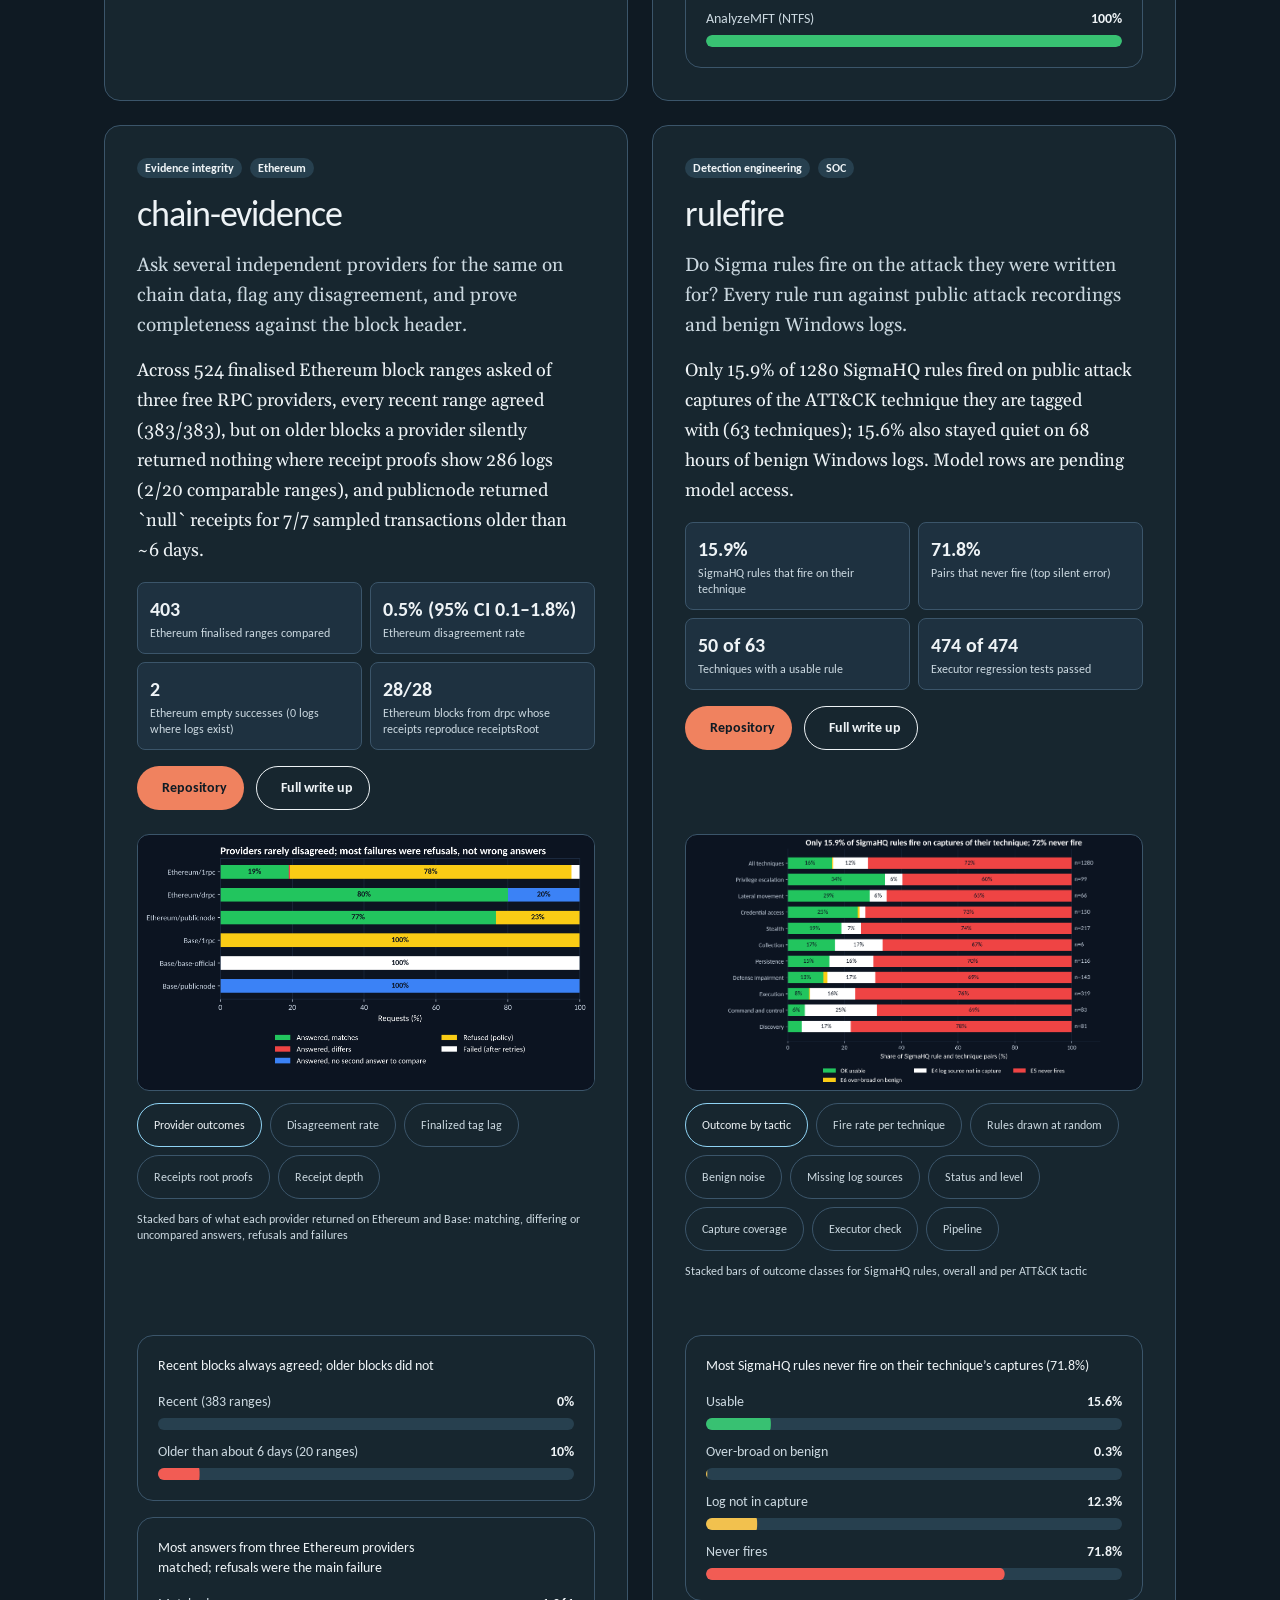
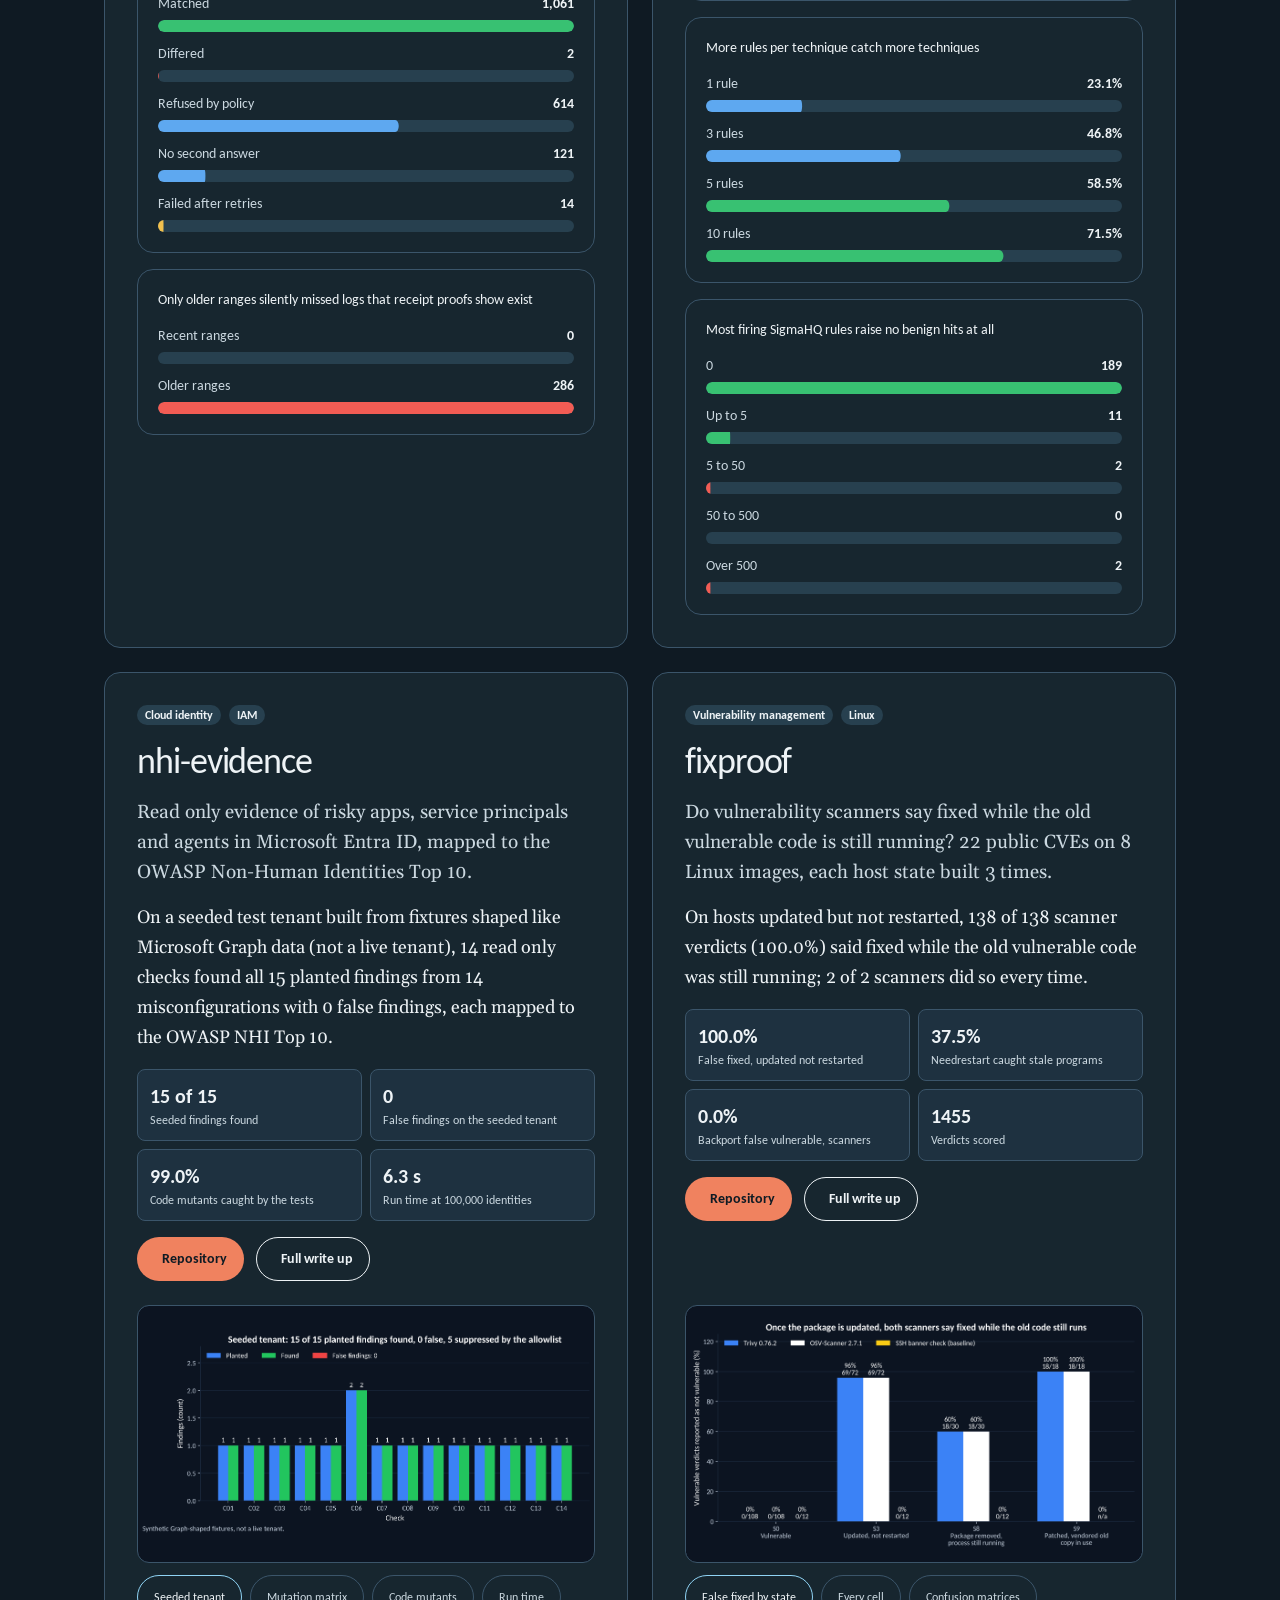
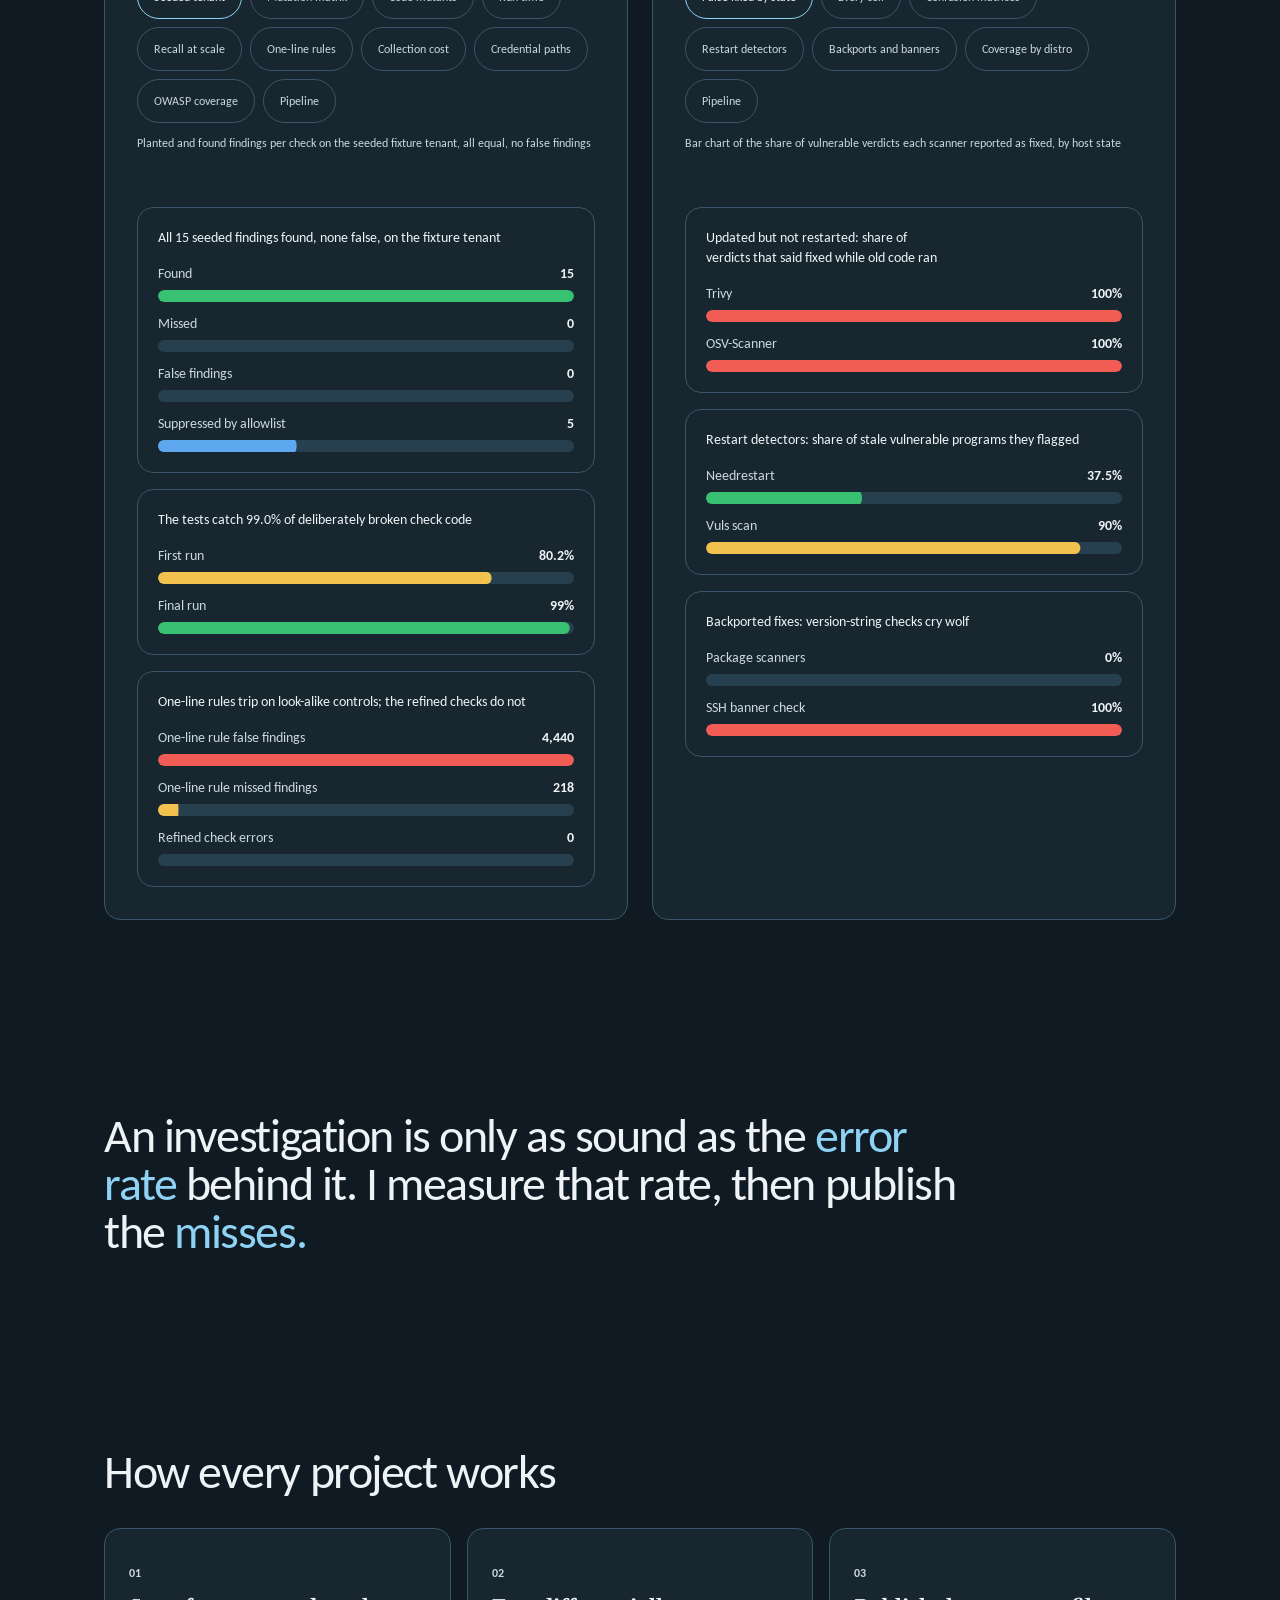
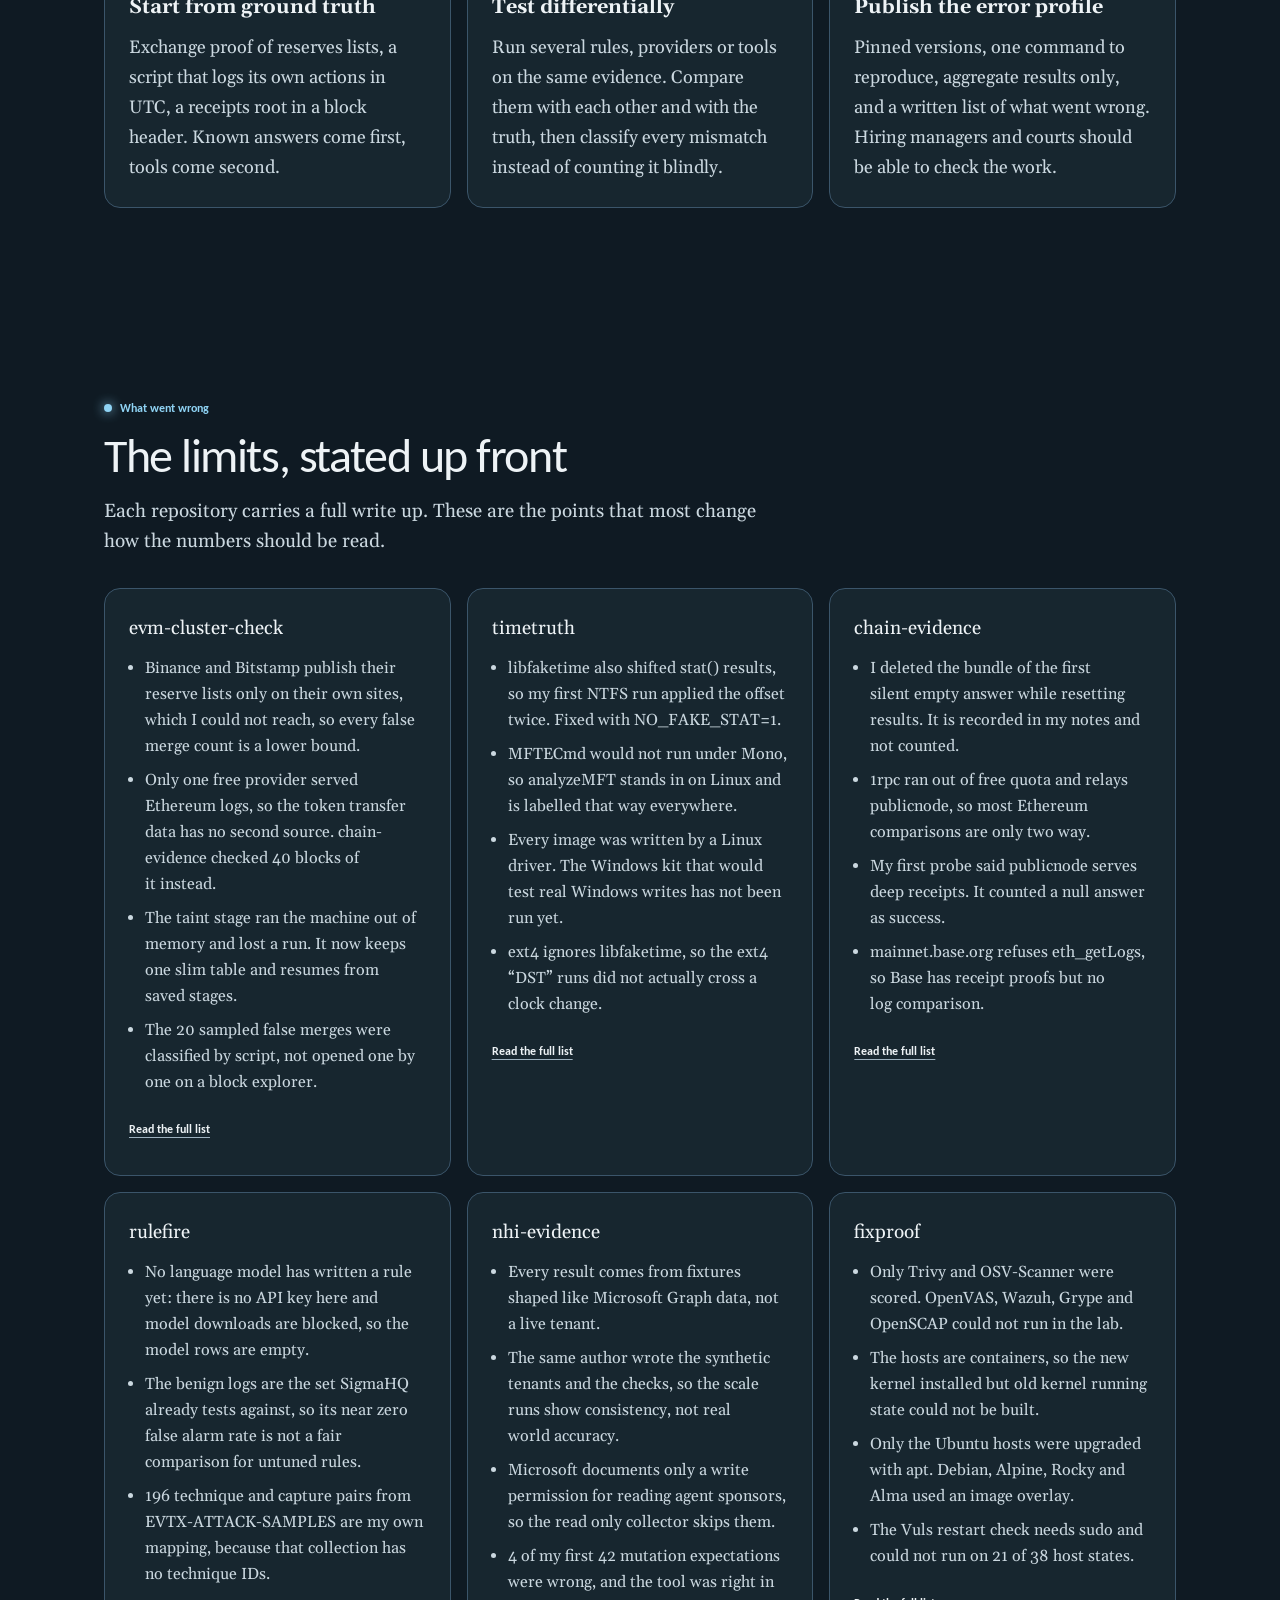
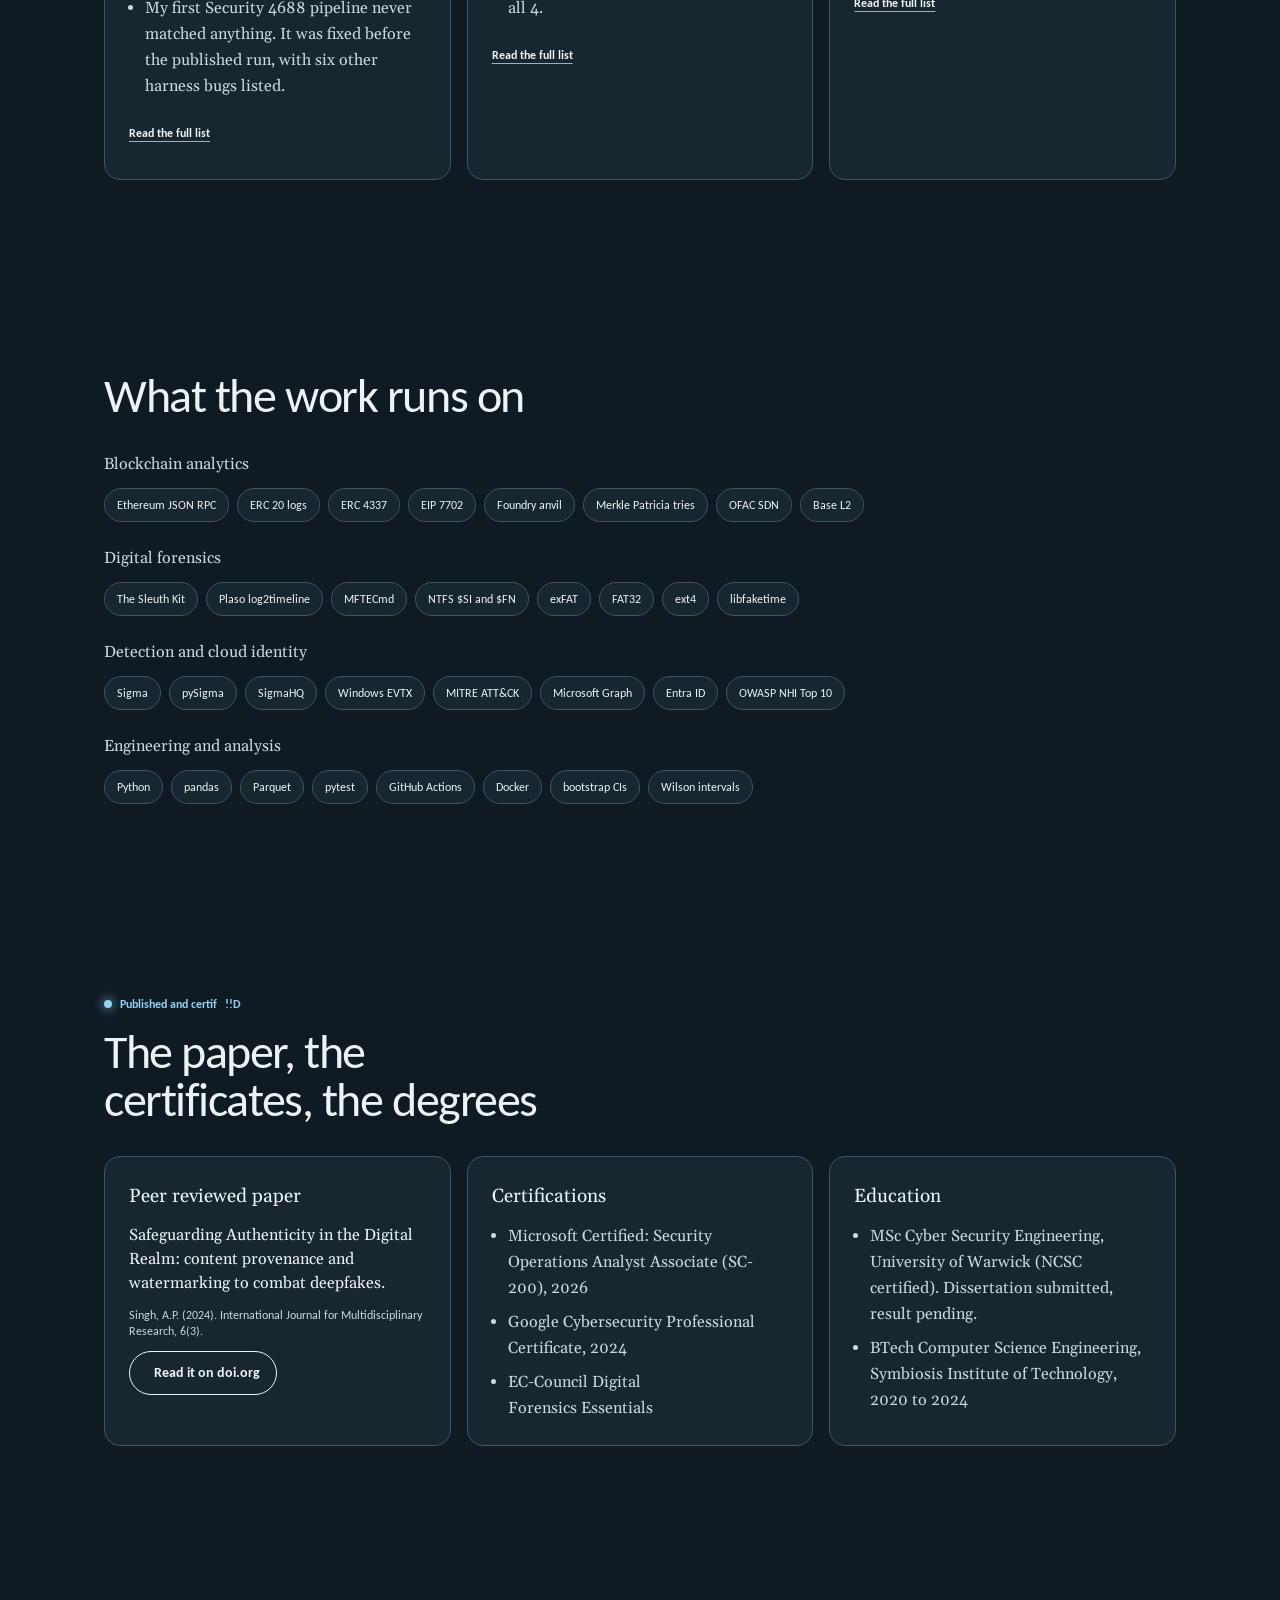
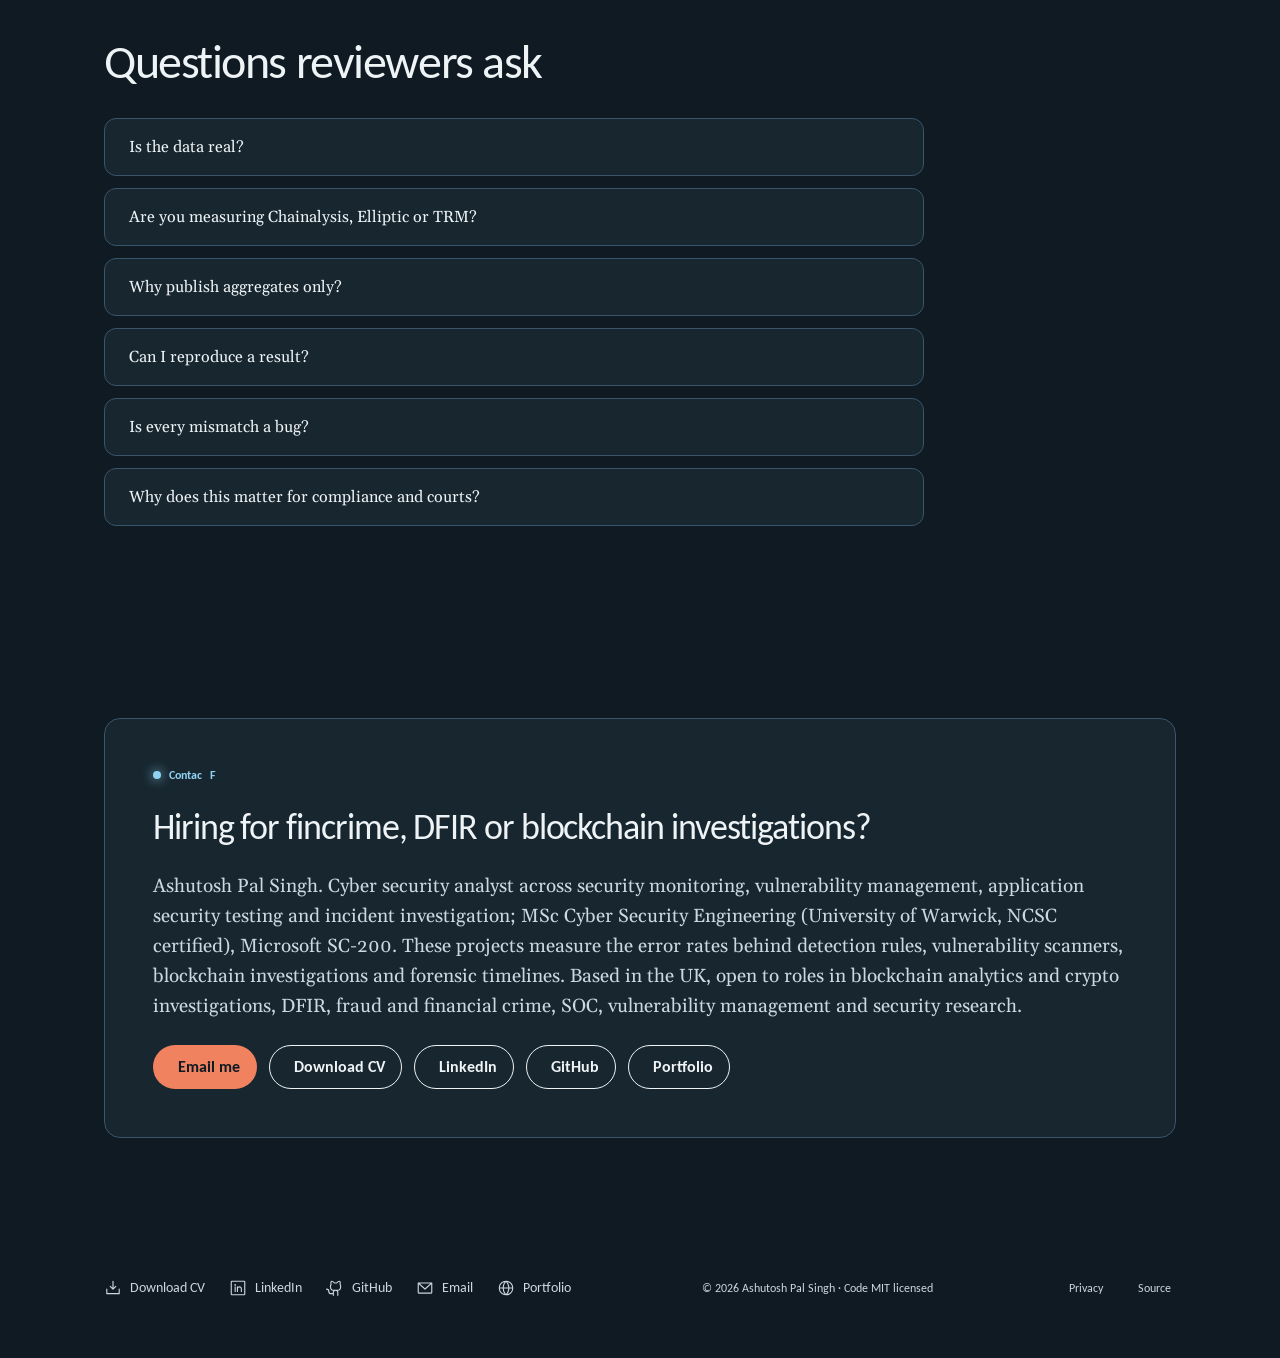
==== commit bc107e8d: "Palette from the footage: glacier slate, mist text, ice blue marks, one alpenglow accent" ====
--- a/research/index.html
+++ b/research/index.html
@@ -5,7 +5,7 @@
   <meta name="viewport" content="width=device-width, initial-scale=1">
   <title>Ashutosh Pal Singh · Blockchain forensics and DFIR research</title>
   <meta name="description" content="Open benchmarks that measure silent errors in crypto tracing rules, blockchain data providers and forensic timeline tools. Real data, published error rates, every miss documented.">
-  <meta name="theme-color" content="#141B2D">
+  <meta name="theme-color" content="#0F1B24">
   <link rel="canonical" href="https://itsashutoshpsingh.github.io/portfolio/research/">
   <meta property="og:type" content="website">
   <meta property="og:title" content="Ashutosh Pal Singh · Measuring silent errors in crypto and forensic evidence">
--- a/tokens.css
+++ b/tokens.css
@@ -7,23 +7,24 @@
 @font-face { font-family: "Carlito"; font-weight: 700; font-style: normal; font-display: swap; src: url("fonts/carlito-bold.woff2") format("woff2"); }
 :root {
   color-scheme: dark;
-  --c-bg: #141B2D;        /* ink navy: the base */
-  --c-bg-2: #1B2540;      /* the fallback background is a gradient between the two */
-  --c-surface-1: #1E2740;
-  --c-surface-2: #263150;
-  --c-surface-3: #324163;
-  --c-line: #485980;
-  --c-ink: #F4F1EA;       /* pearl white: text */
-  --c-ink-2: #E8E5DD;     /* secondary text */
-  --c-ink-3: #C3C8D2;     /* captions */
-  --c-scrim: 20, 27, 45;  /* rgb of the base, for overlays */
-  --c-tint: 244, 241, 234;   /* rgb of the ink, for faint lines and dots */
-  --c-accent: #F28C28;    /* tangerine: the one accent, for actions and the current place */
-  --c-blue: #3B82F6;      /* data: neutral bars */
-  --c-cyan: #F28C28;      /* older name for the accent, still used by the motion styles */
-  --c-green: #22C55E;     /* data: good results */
-  --c-amber: #FACC15;     /* data: warnings */
-  --c-red: #EF4444;       /* data: false merges, misses, loss */
+  --c-bg: #0F1B24;        /* glacier slate: the darkest tone in the lake footage */
+  --c-bg-2: #15232E;      /* the fallback background is a gradient between the two */
+  --c-surface-1: #17262F;
+  --c-surface-2: #1E3140;
+  --c-surface-3: #27404F;
+  --c-line: #3B556A;
+  --c-ink: #EEF3F6;       /* mist: text */
+  --c-ink-2: #CBD8E0;     /* secondary text, tinted from the same cold hue */
+  --c-ink-3: #9DB1BF;     /* captions */
+  --c-scrim: 15, 27, 36;  /* rgb of the base, for overlays */
+  --c-tint: 238, 243, 246;   /* rgb of the ink, for faint lines and dots */
+  --c-accent: #F0825F;    /* alpenglow: the one warm colour, for actions and the current place */
+  --c-glacier: #8FD3F4;   /* ice blue: labels, marks, links and focus */
+  --c-blue: #5EA8F0;      /* data: neutral bars */
+  --c-cyan: #8FD3F4;      /* older name for the ice blue, still used by the motion styles */
+  --c-green: #38C172;     /* data: good results */
+  --c-amber: #F2C14E;     /* data: warnings */
+  --c-red: #F25C54;       /* data: false merges, misses, loss */
   --glow-blue: transparent;   /* glows are off everywhere: solid colours only */
   --glow-cyan: transparent;
   --glow-green: transparent;
--- a/research/assets/css/site.css
+++ b/research/assets/css/site.css
@@ -44,7 +44,7 @@
 h1, h2, h3, h4, p { margin: 0; }
 h1, h2, h3, h4 { text-wrap: balance; }
 p, li { text-wrap: pretty; }
-::selection { background: var(--signal); color: var(--c-bg); }
+::selection { background: var(--c-glacier); color: var(--c-bg); }
 
 /* Named text styles */
 .heading-1 { font-size: clamp(36px, 5.2vw, 96px); line-height: 1; }
@@ -78,7 +78,7 @@
   border-radius: var(--r-full); text-decoration: none;
 }
 .skip:focus { top: var(--s-200); }
-:focus-visible { outline: 2px solid var(--signal); outline-offset: 3px; }
+:focus-visible { outline: 2px solid var(--c-glacier); outline-offset: 3px; }
 
 .wrap { width: 100%; max-width: 1120px; margin: 0 auto; padding: 0 var(--s-300); }
 section { padding: var(--s-700) 0; position: relative; }
@@ -152,7 +152,7 @@
 .menu ul { list-style: none; margin: 0; padding: 0; display: grid; gap: var(--s-100); }
 .menu a { opacity: 0; transform: translateY(24px); transition: opacity 500ms var(--ease), transform 500ms var(--ease), color 300ms var(--ease), background-color 300ms var(--ease); }
 .menu li a { display: block; padding: var(--s-100) 0; text-decoration: none; }
-.menu li a:hover { color: var(--signal); }
+.menu li a:hover { color: var(--c-glacier); }
 .menu.open a { opacity: 1; transform: none; }
 
 /* Hero: the scrim is solid behind the copy and thins to the right, where only the large heading
@@ -193,9 +193,9 @@
 .term__title { margin-left: var(--s-75); }
 .term__body { padding: var(--s-200); height: 400px; overflow: auto; overscroll-behavior: contain; font-family: var(--font-code); font-size: 14px; line-height: 20px; white-space: pre-wrap; word-break: break-word; }
 @media (max-width: 960px) { .term__body { height: 320px; } }
-.term__body .p { color: var(--signal); }
+.term__body .p { color: var(--c-glacier); }
 .term__body .o { color: var(--text-muted); }
-.cursor { display: inline-block; width: 8px; height: 16px; background: var(--signal); vertical-align: text-bottom; animation: blink 1s steps(1) infinite; }
+.cursor { display: inline-block; width: 8px; height: 16px; background: var(--c-glacier); vertical-align: text-bottom; animation: blink 1s steps(1) infinite; }
 @keyframes blink { 50% { opacity: 0; } }
 
 /* Projects: two cards to a row. Each card's three parts sit on shared row lines (subgrid), so the
@@ -233,7 +233,7 @@
   transition: color 300ms var(--ease), border-color 300ms var(--ease);
 }
 .figure__tabs button:hover { color: var(--text); border-color: var(--text); }
-.figure__tabs button[aria-pressed="true"] { color: var(--text); border-color: var(--signal); }
+.figure__tabs button[aria-pressed="true"] { color: var(--text); border-color: var(--c-glacier); }
 /* room for the longest description, so a shorter one does not pull the card up */
 .figure figcaption { min-height: 48px; }
 .project__viz { display: grid; grid-template-columns: repeat(auto-fit, minmax(min(300px, 100%), 1fr)); gap: var(--s-200); align-content: start; }
@@ -250,13 +250,13 @@
 .reveal-text { max-width: 880px; }
 .reveal-text .w { color: var(--text-faint); transition: color 600ms var(--ease); }
 .reveal-text .w.on { color: var(--text); }
-.reveal-text .w.accent.on { color: var(--signal); }
+.reveal-text .w.accent.on { color: var(--c-glacier); }
 
 /* Steps */
 .steps { display: grid; grid-template-columns: repeat(3, minmax(0, 1fr)); gap: var(--s-200); counter-reset: step; }
 @media (max-width: 860px) { .steps { grid-template-columns: minmax(0, 1fr); } }
 .step { padding: var(--s-300); border-radius: var(--r-2xl); background: var(--surface-1); border: 1px solid var(--line); display: grid; gap: var(--s-100); align-content: start; }
-.step i { font-size: 28px; color: var(--signal); }
+.step i { font-size: 28px; color: var(--c-glacier); }
 .step__n { color: var(--text-muted); font-family: var(--mono); }
 
 /* Misses */
@@ -340,3 +340,5 @@
 .muted { color: var(--c-ink-2); }
 @media (min-width: 900px) { main section { padding: var(--s-900) 0; } }
 @media (max-width: 767px) { .body-3 { font-size: 17px; line-height: 28px; } .lede { font-size: 18px; line-height: 29px; } }
+/* The hero label wraps on narrow phones instead of running under the edge */
+.hero__head .eyebrow { max-width: 100%; white-space: normal; flex-wrap: wrap; row-gap: 2px; }
--- a/fx.css
+++ b/fx.css
@@ -7,7 +7,7 @@
 /* The veil darkens the footage evenly so text stays readable wherever it sits */
 .veil { position: fixed; inset: 0; z-index: -1; pointer-events: none; background: rgba(var(--c-scrim), .7); }
 
-/* Headings: words rise and settle from the accent to the text colour */
+/* Headings: words rise and settle from ice blue to the text colour */
 .fx .fx-split .fx-w { display: inline-block; opacity: 0; transform: translateY(40%); color: var(--c-cyan);
   transition: opacity 700ms cubic-bezier(.22,1,.36,1), transform 700ms cubic-bezier(.22,1,.36,1), color 1100ms cubic-bezier(.22,1,.36,1);
   transition-delay: calc(var(--w) * 45ms); }
@@ -30,7 +30,7 @@
 @supports not (animation-timeline: scroll()) { .progress { display: none; } }
 
 /* Section eyebrow: a small label with a dot that pings three times, then rests */
-.eyebrow { position: relative; display: inline-flex; align-items: center; gap: 8px; color: var(--c-accent); font-family: var(--font-ui); }
+.eyebrow { position: relative; display: inline-flex; align-items: center; gap: 8px; color: var(--c-glacier); font-family: var(--font-ui); }
 .eyebrow::before { content: ""; flex: none; width: 8px; height: 8px; border-radius: 9999px; background: currentColor; box-shadow: 0 0 12px currentColor; }
 .fx .eyebrow:not([data-caret])::after { content: ""; position: absolute; left: 0; top: 50%; width: 8px; height: 8px; margin-top: -4px; border-radius: 9999px;
   border: 1px solid currentColor; animation: fx-ping 2.6s cubic-bezier(.22,1,.36,1) 3 both; }
@@ -45,8 +45,8 @@
 .social a { display: inline-flex; align-items: center; gap: 8px; min-height: 44px; padding: 8px 14px 8px 10px; border-radius: 9999px;
   border: 1px solid var(--c-line); background: var(--c-surface-1); color: var(--c-ink); font: 500 14px/20px var(--font-ui); text-decoration: none;
   transition: border-color 300ms cubic-bezier(.22,1,.36,1), box-shadow 300ms cubic-bezier(.22,1,.36,1), transform 300ms cubic-bezier(.22,1,.36,1); }
-.social svg { width: 18px; height: 18px; fill: var(--c-accent); flex: none; transition: fill 300ms cubic-bezier(.22,1,.36,1); }
-.social a:hover { border-color: var(--c-accent); box-shadow: none; transform: translateY(-2px); }
+.social svg { width: 18px; height: 18px; fill: var(--c-glacier); flex: none; transition: fill 300ms cubic-bezier(.22,1,.36,1); }
+.social a:hover { border-color: var(--c-glacier); box-shadow: none; transform: translateY(-2px); }
 .social a:hover svg { fill: var(--c-cyan); }
 .social a:active { transform: translateY(1px) scale(.98); }
 .social a:focus-visible { outline: 2px solid var(--c-cyan); outline-offset: 2px; }
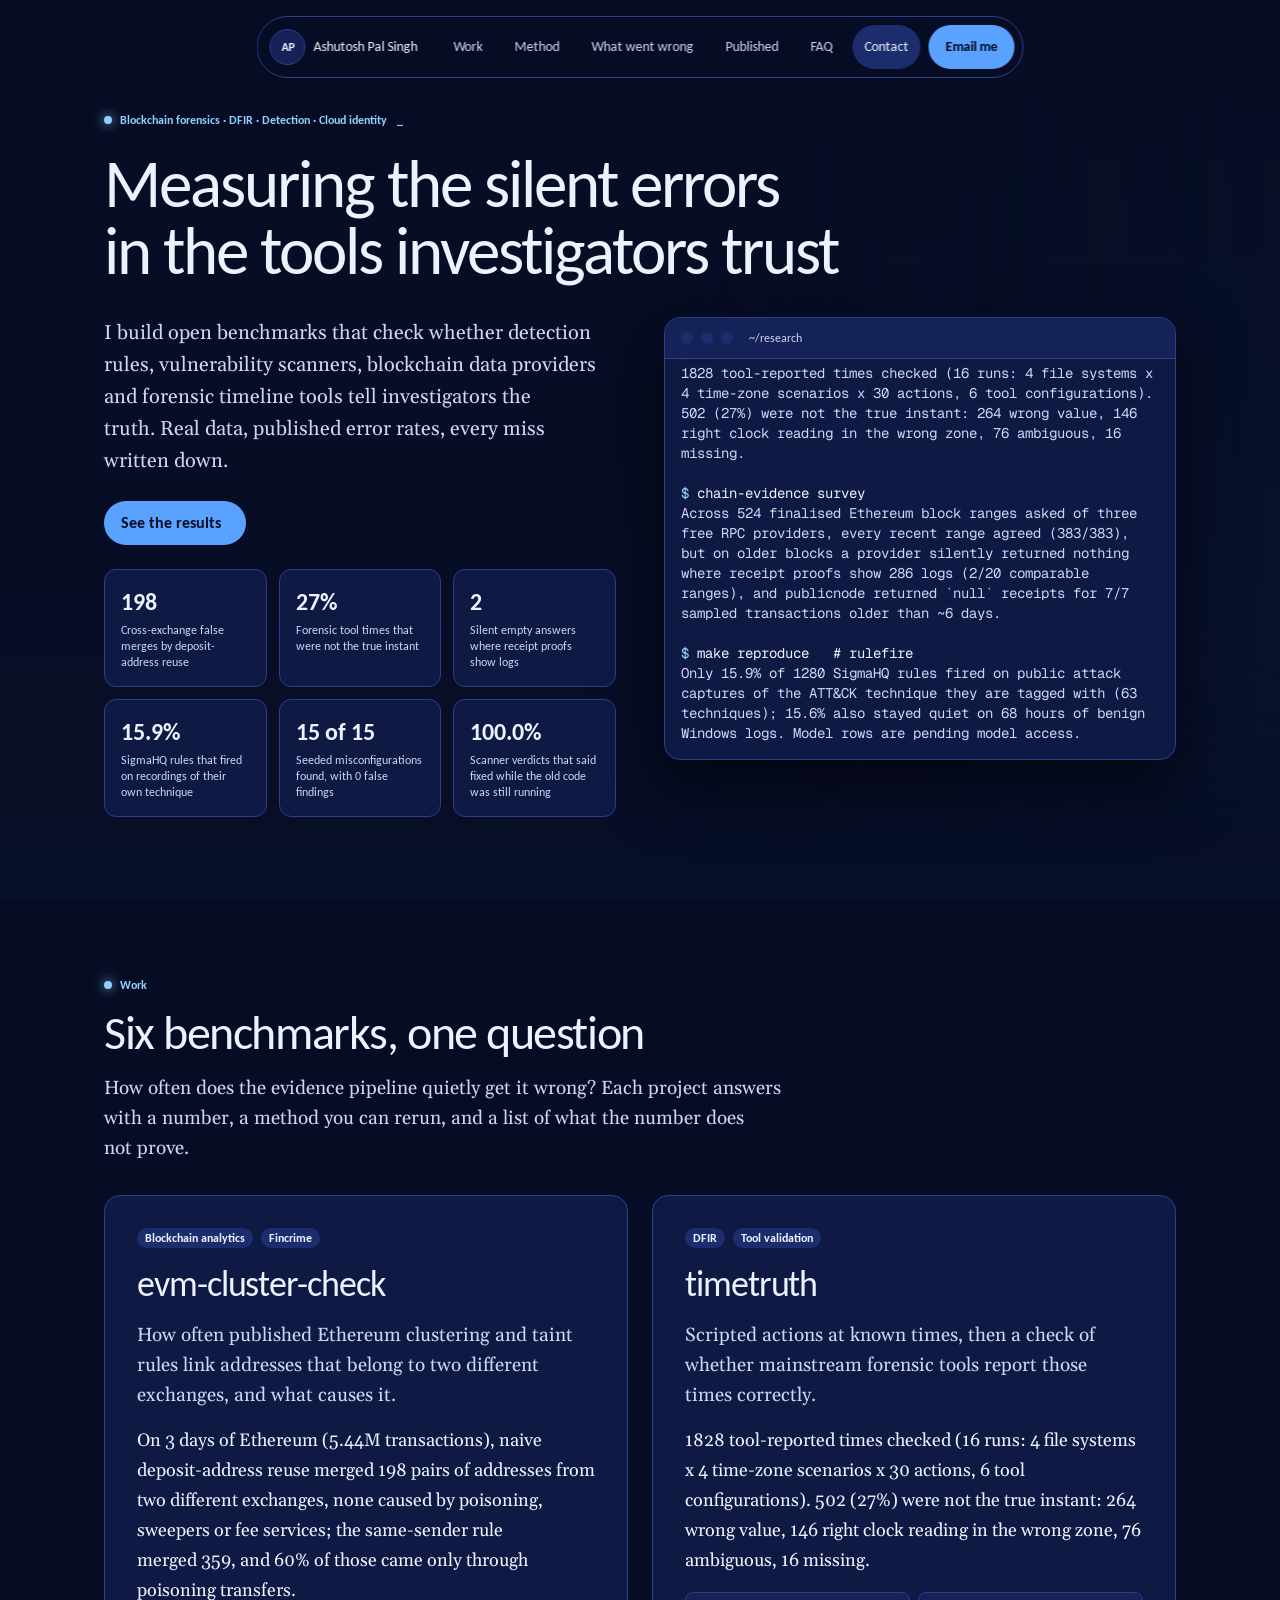
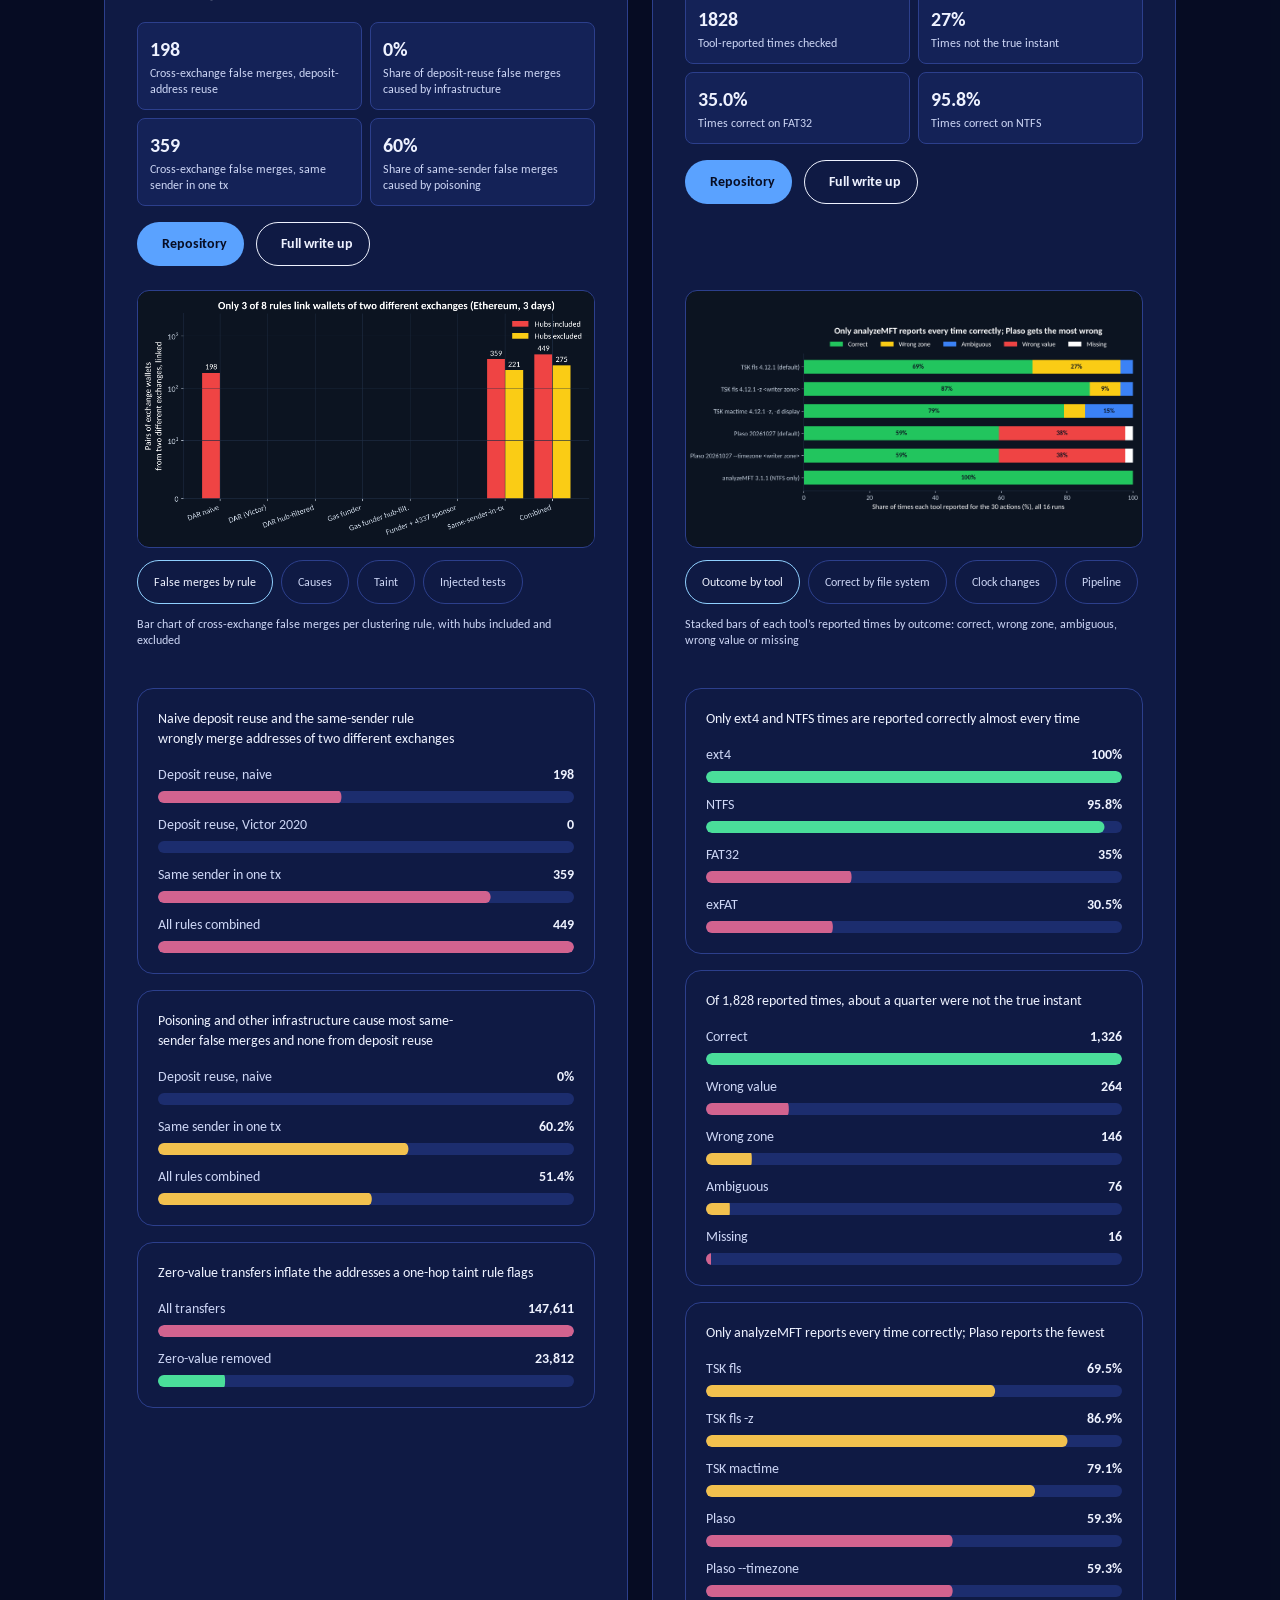
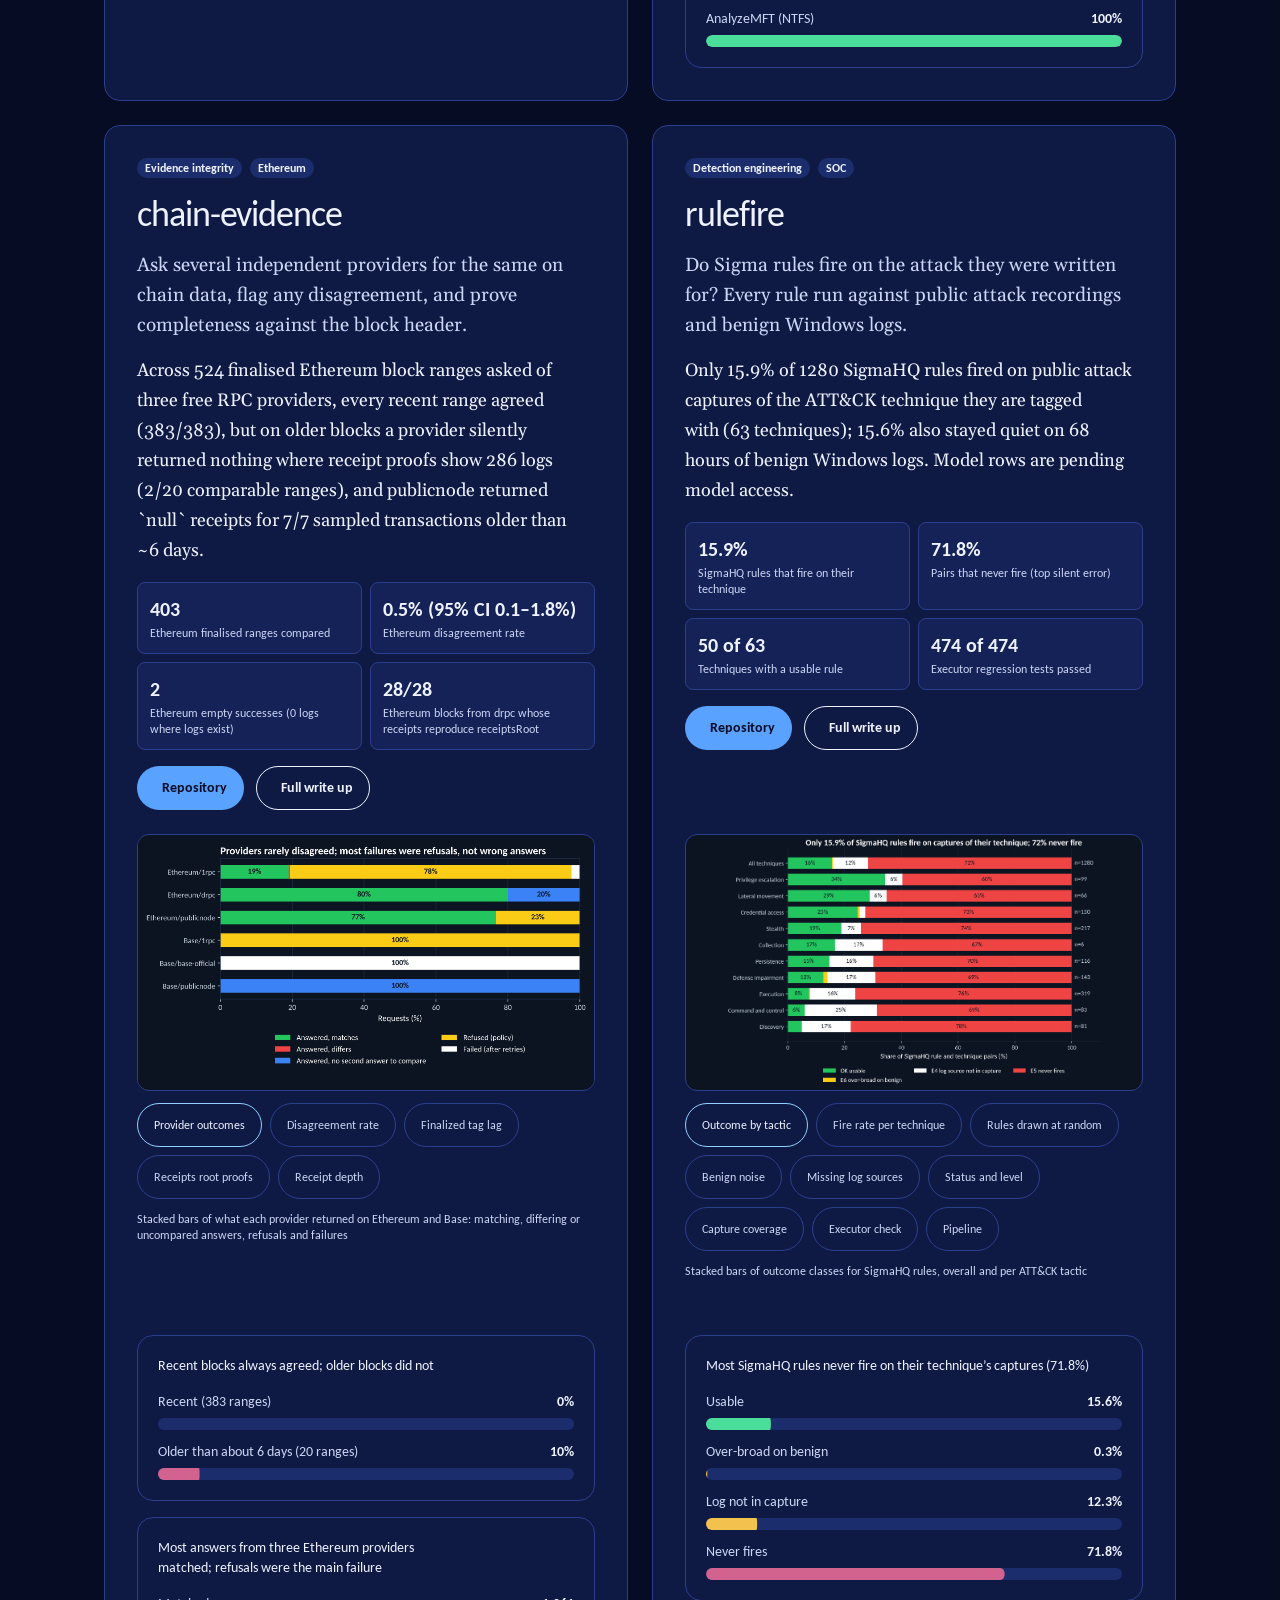
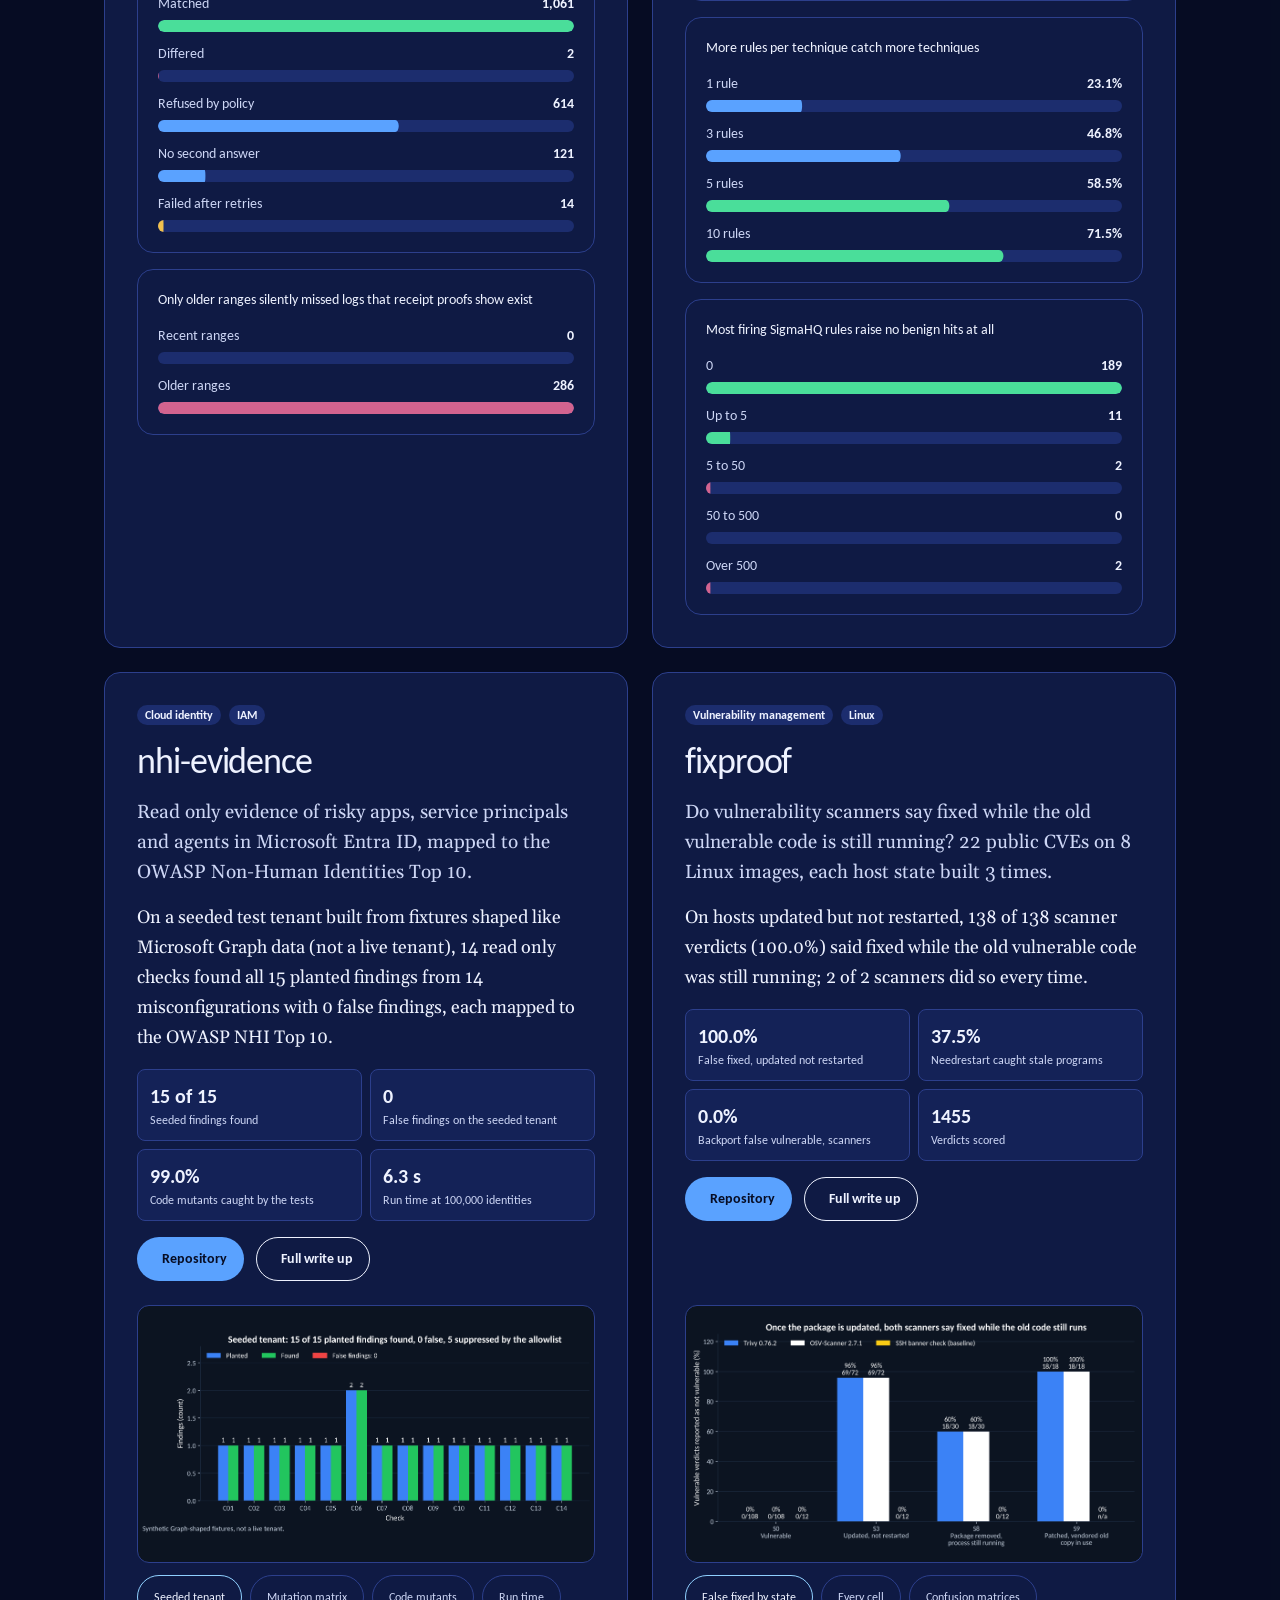
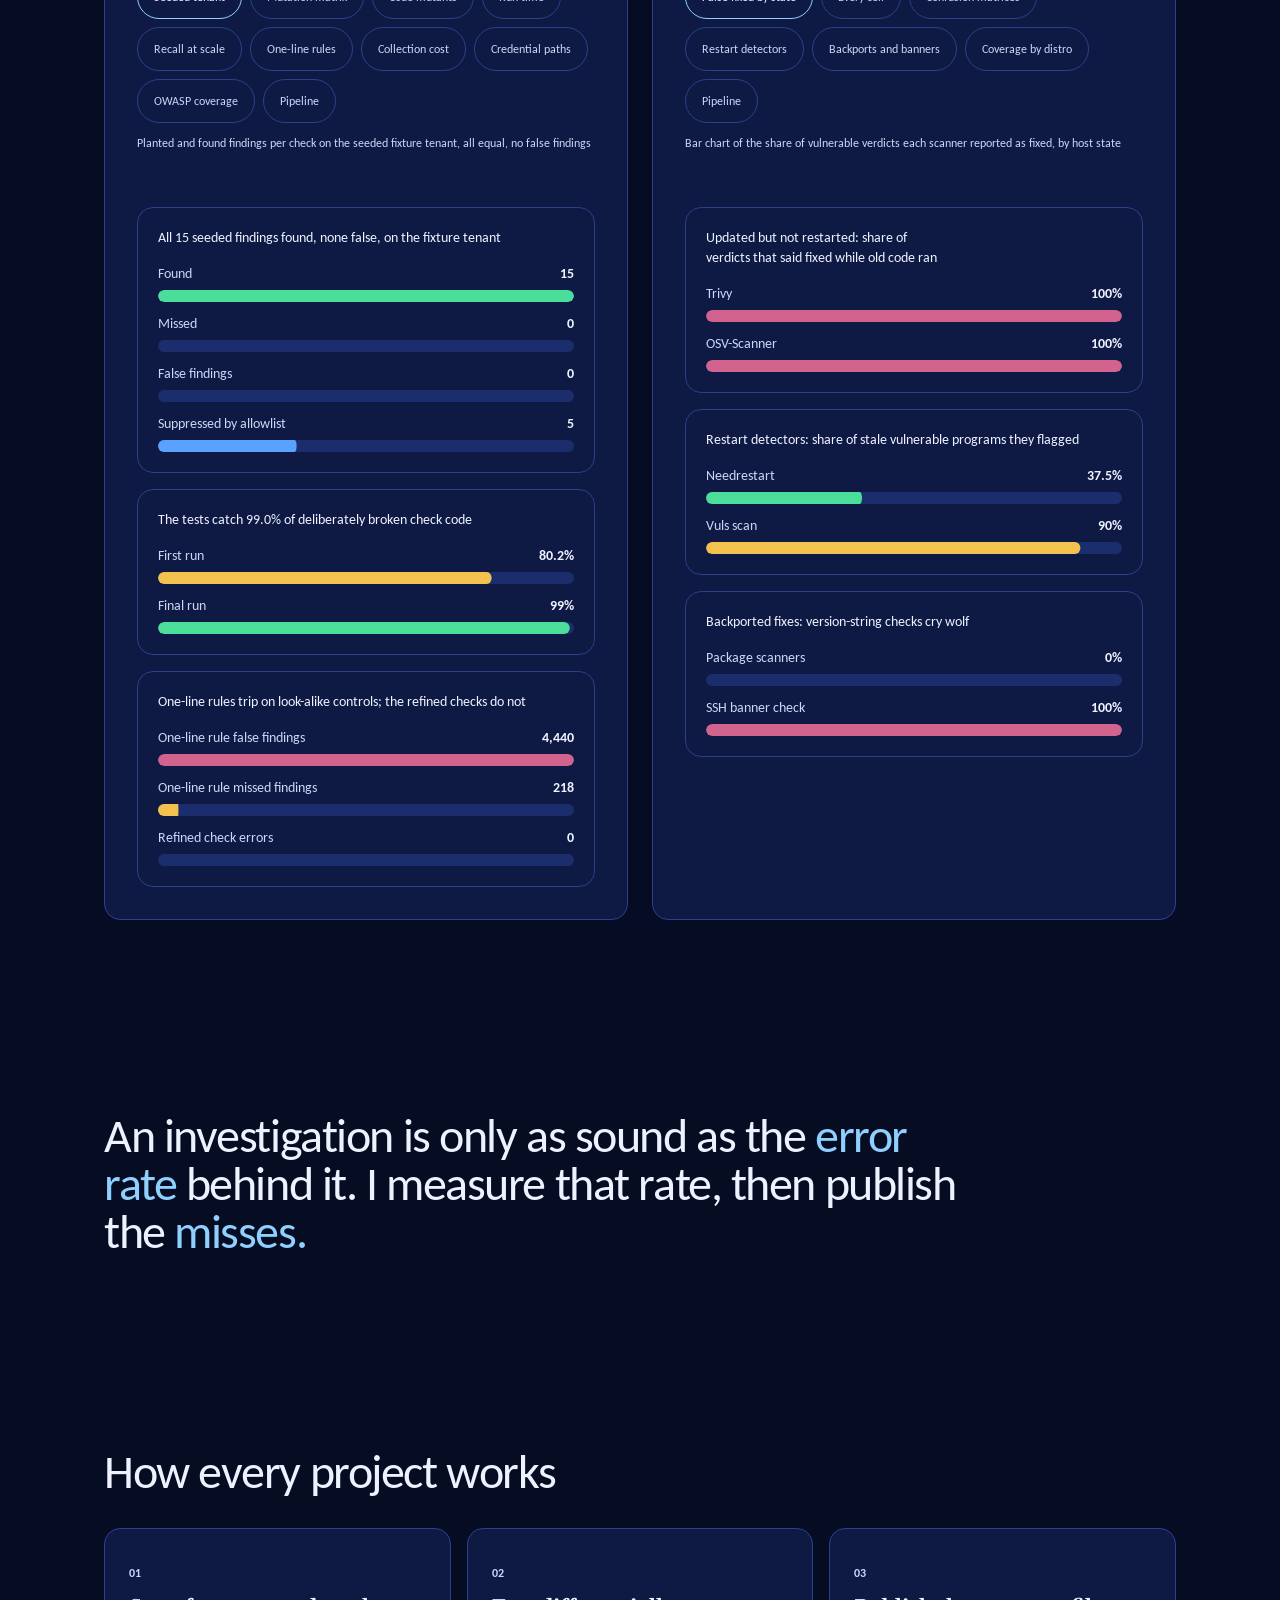
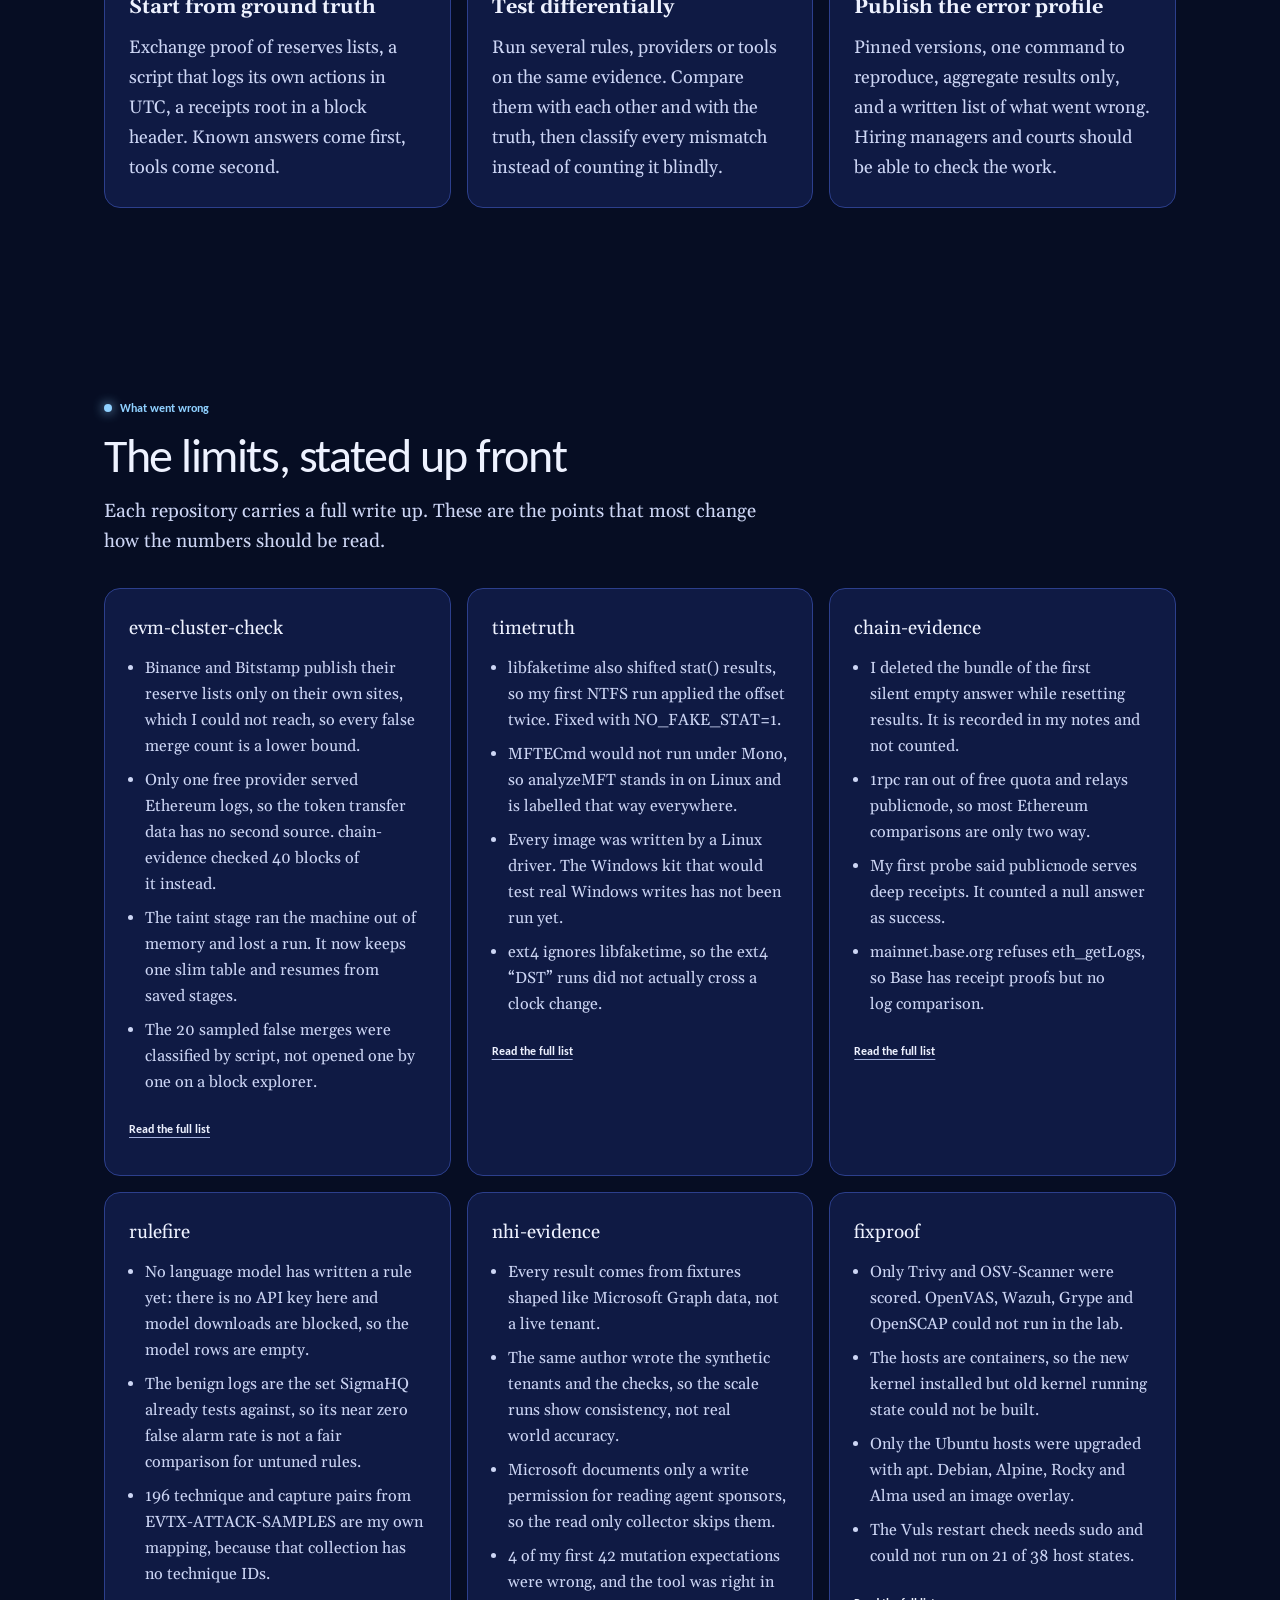
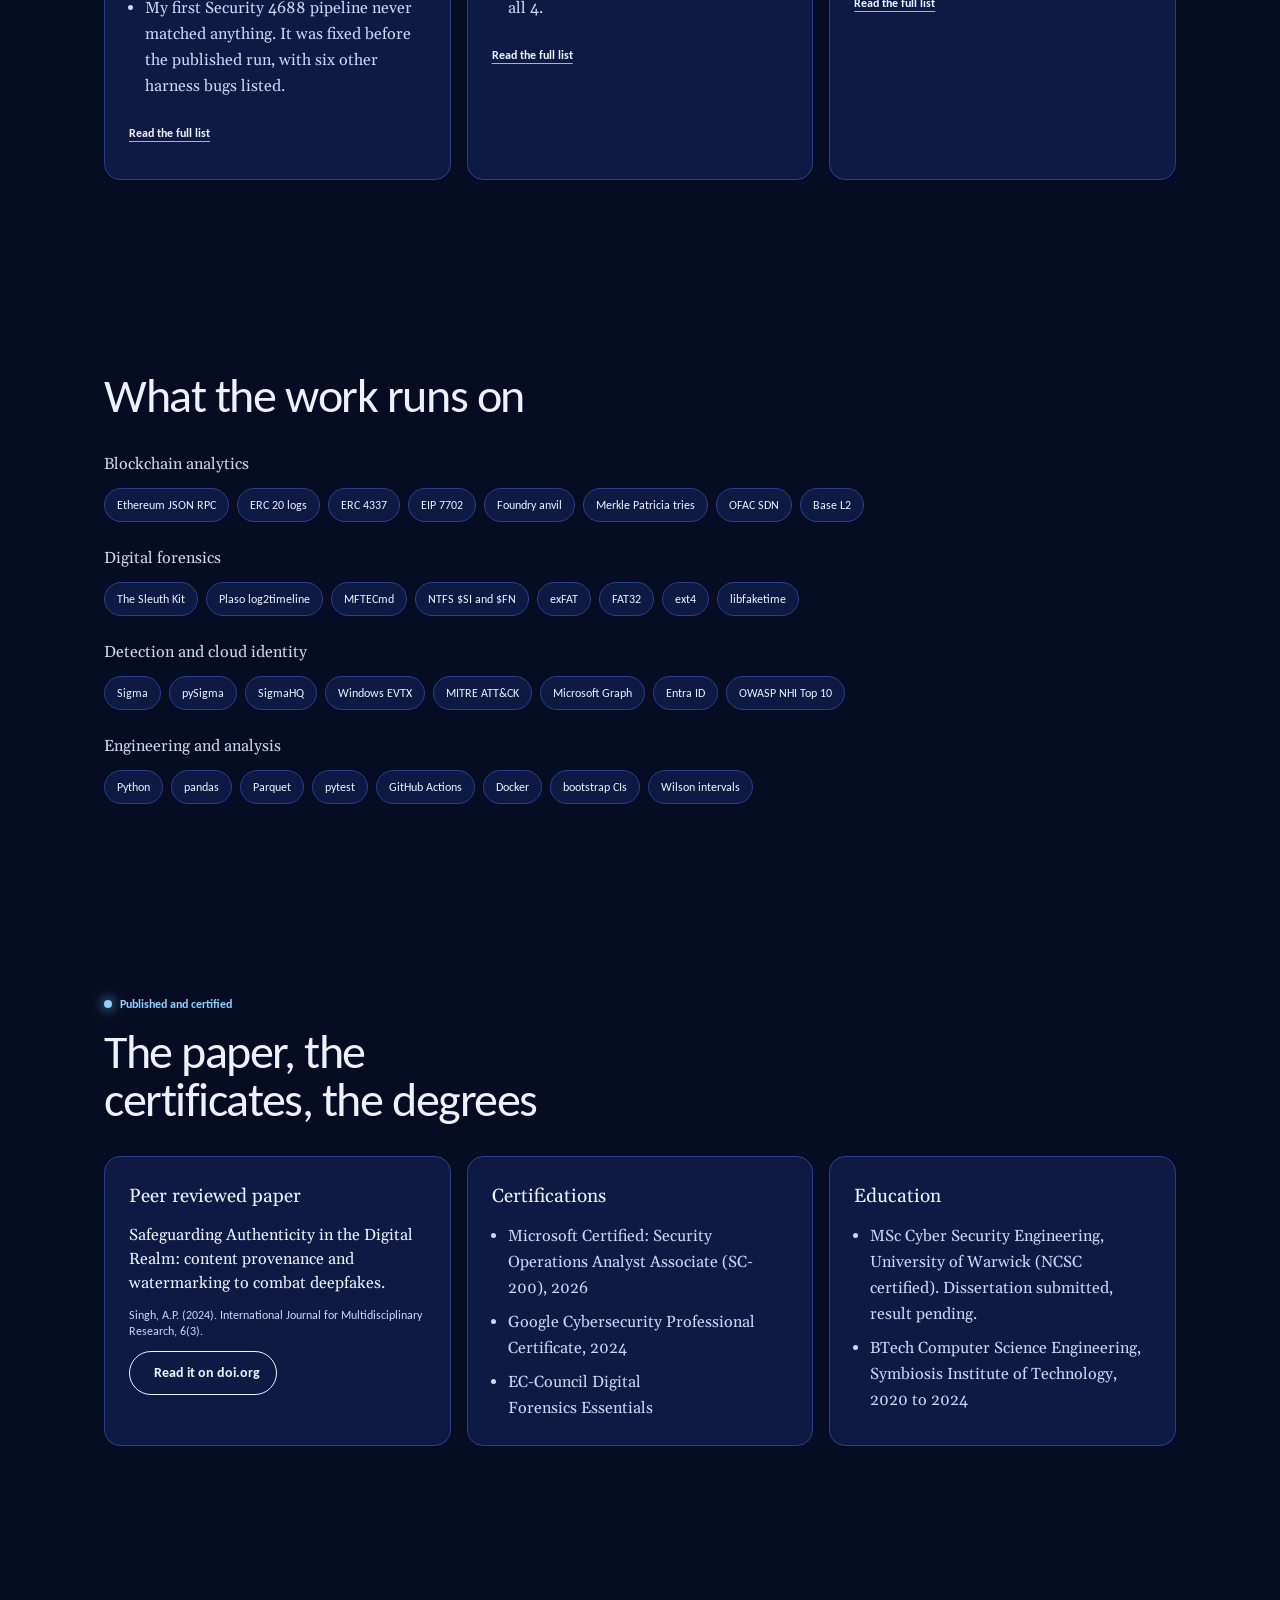
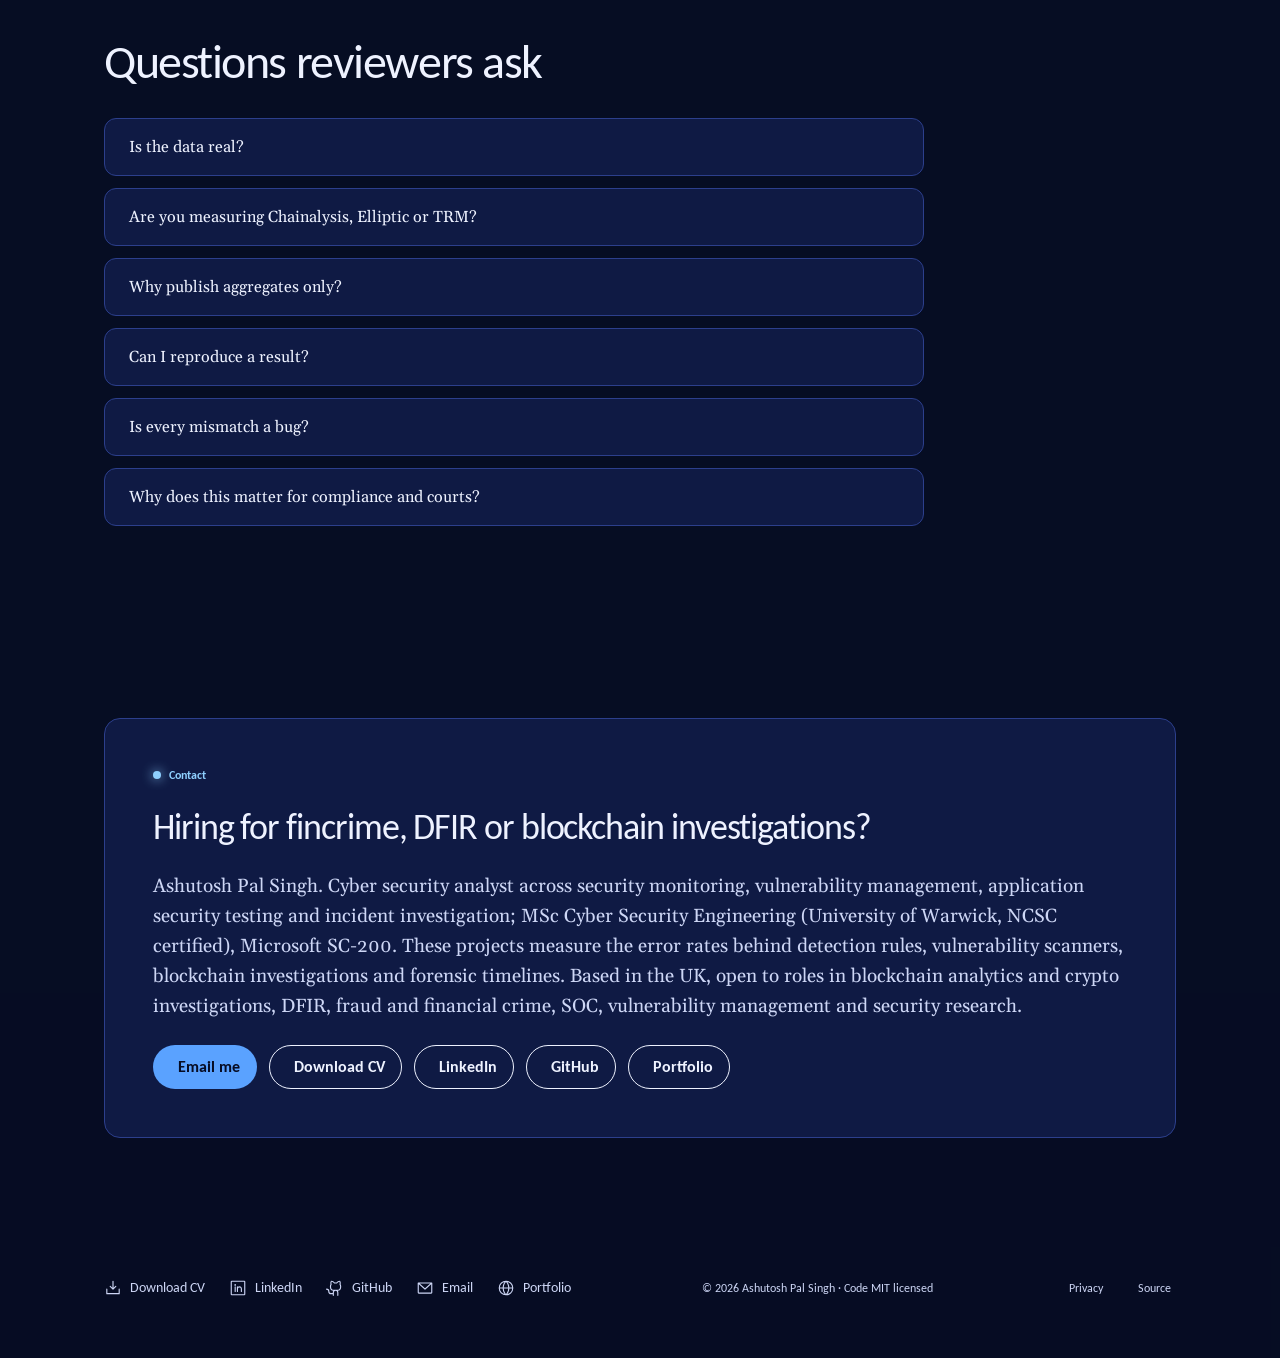
==== commit a52708cd: "Journey background in 3D, royal palette, walk through the door, a visual for every role, longer scro" ====
--- a/research/index.html
+++ b/research/index.html
@@ -5,7 +5,7 @@
   <meta name="viewport" content="width=device-width, initial-scale=1">
   <title>Ashutosh Pal Singh · Blockchain forensics and DFIR research</title>
   <meta name="description" content="Open benchmarks that measure silent errors in crypto tracing rules, blockchain data providers and forensic timeline tools. Real data, published error rates, every miss documented.">
-  <meta name="theme-color" content="#0F1B24">
+  <meta name="theme-color" content="#070D24">
   <link rel="canonical" href="https://itsashutoshpsingh.github.io/portfolio/research/">
   <meta property="og:type" content="website">
   <meta property="og:title" content="Ashutosh Pal Singh · Measuring silent errors in crypto and forensic evidence">
@@ -24,8 +24,7 @@
   <script>document.documentElement.classList.add('js');</script>
 </head>
 <body>
-  <video class="bg" muted playsinline preload="auto" poster="../media/bg.webp" aria-hidden="true" tabindex="-1" disablepictureinpicture><source src="../media/bg-s.mp4" type="video/mp4" media="(max-width: 720px)"><source src="../media/bg.mp4" type="video/mp4"></video>
-  <div class="veil" aria-hidden="true"></div>
+  <canvas class="journey" aria-hidden="true"></canvas>
 
   <a class="skip button-sm" href="#main">Skip to content</a>
 
@@ -216,5 +215,6 @@
 
   <script src="../fx.js" defer></script>
   <script src="assets/js/site.js" defer></script>
+  <script type="module" src="../journey.js"></script>
 </body>
 </html>
--- a/tokens.css
+++ b/tokens.css
@@ -7,24 +7,26 @@
 @font-face { font-family: "Carlito"; font-weight: 700; font-style: normal; font-display: swap; src: url("fonts/carlito-bold.woff2") format("woff2"); }
 :root {
   color-scheme: dark;
-  --c-bg: #0F1B24;        /* glacier slate: the darkest tone in the lake footage */
-  --c-bg-2: #15232E;      /* the fallback background is a gradient between the two */
-  --c-surface-1: #17262F;
-  --c-surface-2: #1E3140;
-  --c-surface-3: #27404F;
-  --c-line: #3B556A;
-  --c-ink: #EEF3F6;       /* mist: text */
-  --c-ink-2: #CBD8E0;     /* secondary text, tinted from the same cold hue */
-  --c-ink-3: #9DB1BF;     /* captions */
-  --c-scrim: 15, 27, 36;  /* rgb of the base, for overlays */
-  --c-tint: 238, 243, 246;   /* rgb of the ink, for faint lines and dots */
-  --c-accent: #F0825F;    /* alpenglow: the one warm colour, for actions and the current place */
-  --c-glacier: #8FD3F4;   /* ice blue: labels, marks, links and focus */
-  --c-blue: #5EA8F0;      /* data: neutral bars */
-  --c-cyan: #8FD3F4;      /* older name for the ice blue, still used by the motion styles */
-  --c-green: #38C172;     /* data: good results */
+  --c-bg: #070D24;        /* midnight royal: the base */
+  --c-bg-2: #0C1638;      /* the fallback background is a gradient between the two */
+  --c-surface-1: #0F1A44;
+  --c-surface-2: #142257;
+  --c-surface-3: #1C2D6E;
+  --c-line: #2C3F8C;
+  --c-ink: #EEF2FF;       /* text */
+  --c-ink-2: #CDD6F5;     /* secondary text, tinted from the same blue */
+  --c-ink-3: #A3B0DE;     /* captions */
+  --c-scrim: 7, 13, 36;   /* rgb of the base, for overlays */
+  --c-tint: 238, 242, 255;   /* rgb of the ink, for faint lines and dots */
+  --c-accent: #5AA2FF;    /* electric blue: actions, the lit path, the current place */
+  --c-glacier: #8FD0FF;   /* light electric blue: labels, links and focus */
+  --c-royal: #3355E6;     /* royal blue: depth, tracks and fills */
+  --c-green: #4ADE9A;     /* emerald: status, the current stop, good results */
+  --c-burgundy: #8E2B57;  /* burgundy: tags and badges */
+  --c-blue: #5AA2FF;      /* data: neutral bars */
+  --c-cyan: #8FD0FF;      /* older name for the light electric blue, still used by the motion styles */
   --c-amber: #F2C14E;     /* data: warnings */
-  --c-red: #F25C54;       /* data: false merges, misses, loss */
+  --c-red: #D2638F;       /* data: misses and loss, a burgundy rose rather than a red */
   --glow-blue: transparent;   /* glows are off everywhere: solid colours only */
   --glow-cyan: transparent;
   --glow-green: transparent;
--- a/fx.css
+++ b/fx.css
@@ -1,11 +1,25 @@
 /* Shared motion styles for fx.js. Colours come from tokens.css. Motion rules apply only when the
    page has the .fx class (motion allowed); without it everything sits at its final state. */
 
-/* Background footage: fixed behind the whole page; fx.js moves it with the scroll */
-video.bg { position: fixed; inset: 0; width: 100%; height: 100%; z-index: -2; object-fit: cover; pointer-events: none; transform-origin: 50% 40%; will-change: transform; }
-video.bg::-webkit-media-controls { display: none !important; }   /* without scripts some browsers would offer to play it */
-/* The veil darkens the footage evenly so text stays readable wherever it sits */
-.veil { position: fixed; inset: 0; z-index: -1; pointer-events: none; background: rgba(var(--c-scrim), .7); }
+/* The 3D journey (journey.js): fixed behind the whole page, fades in once the first frame is drawn */
+canvas.journey { position: fixed; inset: 0; width: 100%; height: 100%; z-index: -2; pointer-events: none; opacity: 0; transition: opacity 900ms cubic-bezier(.22,1,.36,1); }
+canvas.journey.is-ready { opacity: 1; }
+
+/* The meter: how far down the page, and where in the journey the reader is */
+.meter { position: fixed; right: 12px; bottom: 24px; z-index: 44; width: 100px; display: none; justify-items: center; gap: 2px; padding: 12px 6px 14px; text-align: center;
+  border-radius: 16px; border: 1px solid var(--c-line); background: rgba(var(--c-scrim), .86); -webkit-backdrop-filter: blur(10px); backdrop-filter: blur(10px);
+  opacity: 0; transform: perspective(600px) rotateY(-18deg) translateX(12px); transform-origin: right center; transition: opacity 300ms cubic-bezier(.22,1,.36,1), transform 600ms cubic-bezier(.22,1,.36,1); pointer-events: none; }
+.meter svg { grid-area: 1 / 1; width: 60px; height: 60px; transform: rotate(-90deg); }
+.meter__track { fill: none; stroke: var(--c-surface-3); stroke-width: 5; }
+.meter__fill { fill: none; stroke: var(--c-accent); stroke-width: 5; stroke-linecap: round; stroke-dasharray: 100; stroke-dashoffset: 100; transition: stroke-dashoffset 160ms linear; }
+.meter__pct { grid-area: 1 / 1; align-self: center; font: 700 14px/1 var(--font-ui); color: var(--c-ink); font-variant-numeric: tabular-nums; }
+.meter__year { margin-top: 6px; font: 700 18px/22px var(--font-ui); color: var(--c-ink); letter-spacing: -.01em; }
+.meter__place { font: 600 12px/16px var(--font-ui); color: var(--c-green); }
+.meter__what { font: 400 11px/14px var(--font-ui); color: var(--c-ink-3); text-wrap: balance; }
+.meter.is-new .meter__year, .meter.is-new .meter__place, .meter.is-new .meter__what { animation: meter-in 500ms cubic-bezier(.22,1,.36,1) both; }
+@keyframes meter-in { from { opacity: 0; transform: translateY(6px); } }
+@media (min-width: 1400px) { .meter { display: grid; } body.past-hero .meter { opacity: 1; transform: perspective(600px) rotateY(-10deg); } }
+@media (prefers-reduced-motion: reduce) { .meter, .meter__fill { transition: none; } .meter.is-new * { animation: none; } }
 
 /* Headings: words rise and settle from ice blue to the text colour */
 .fx .fx-split .fx-w { display: inline-block; opacity: 0; transform: translateY(40%); color: var(--c-cyan);
@@ -22,8 +36,8 @@
 .fx .btn:hover { box-shadow: 0 0 0 2px var(--c-ink); }
 
 /* Reading progress: a thin line, pearl to the accent, driven by the scroll timeline */
-.progress { position: fixed; left: 0; top: 0; z-index: 90; width: 100%; height: 2px; pointer-events: none;
-  background: linear-gradient(90deg, var(--c-ink), var(--c-accent));
+.progress { position: fixed; left: 0; top: 0; z-index: 90; width: 100%; height: 3px; pointer-events: none;
+  background: linear-gradient(90deg, var(--c-royal), var(--c-accent), var(--c-green));
   transform-origin: left; transform: scaleX(0); }
 @supports (animation-timeline: scroll()) { .progress { animation: fx-grow linear both; animation-timeline: scroll(root); } }
 @keyframes fx-grow { to { transform: scaleX(1); } }
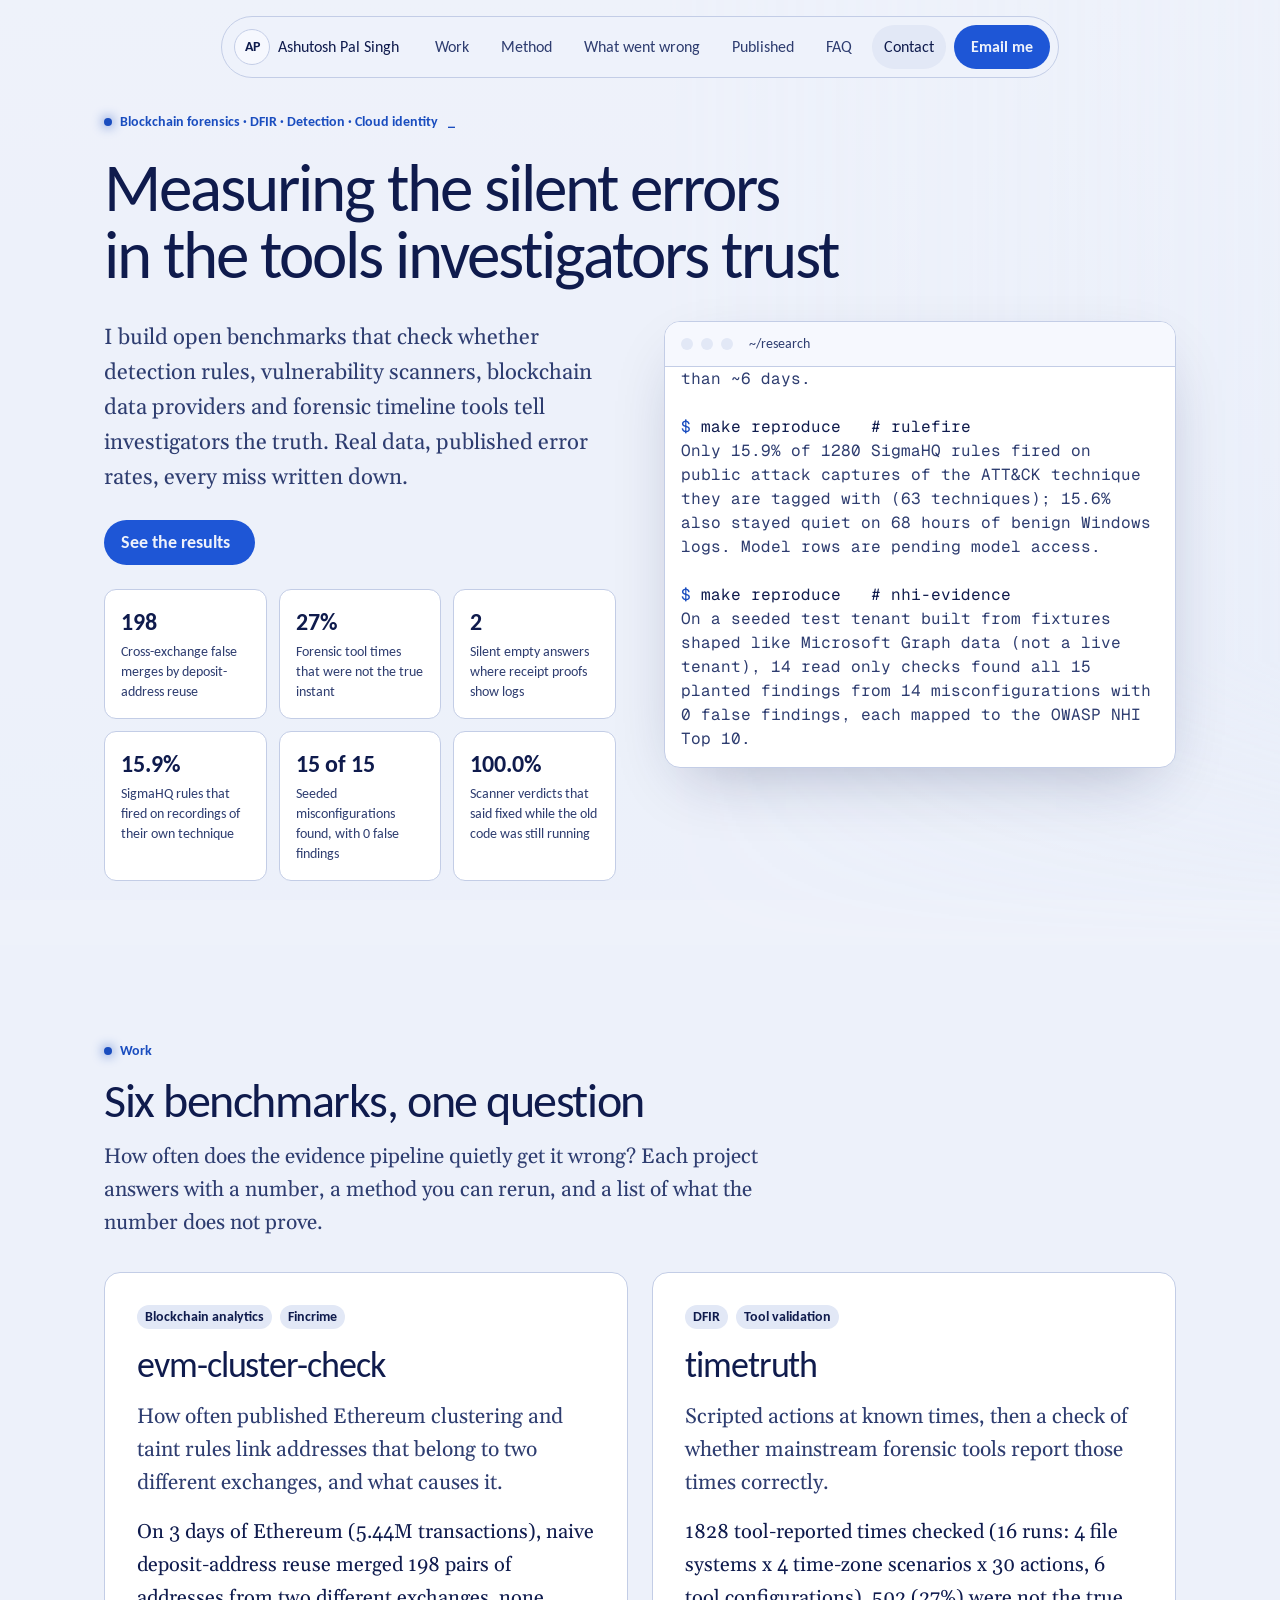
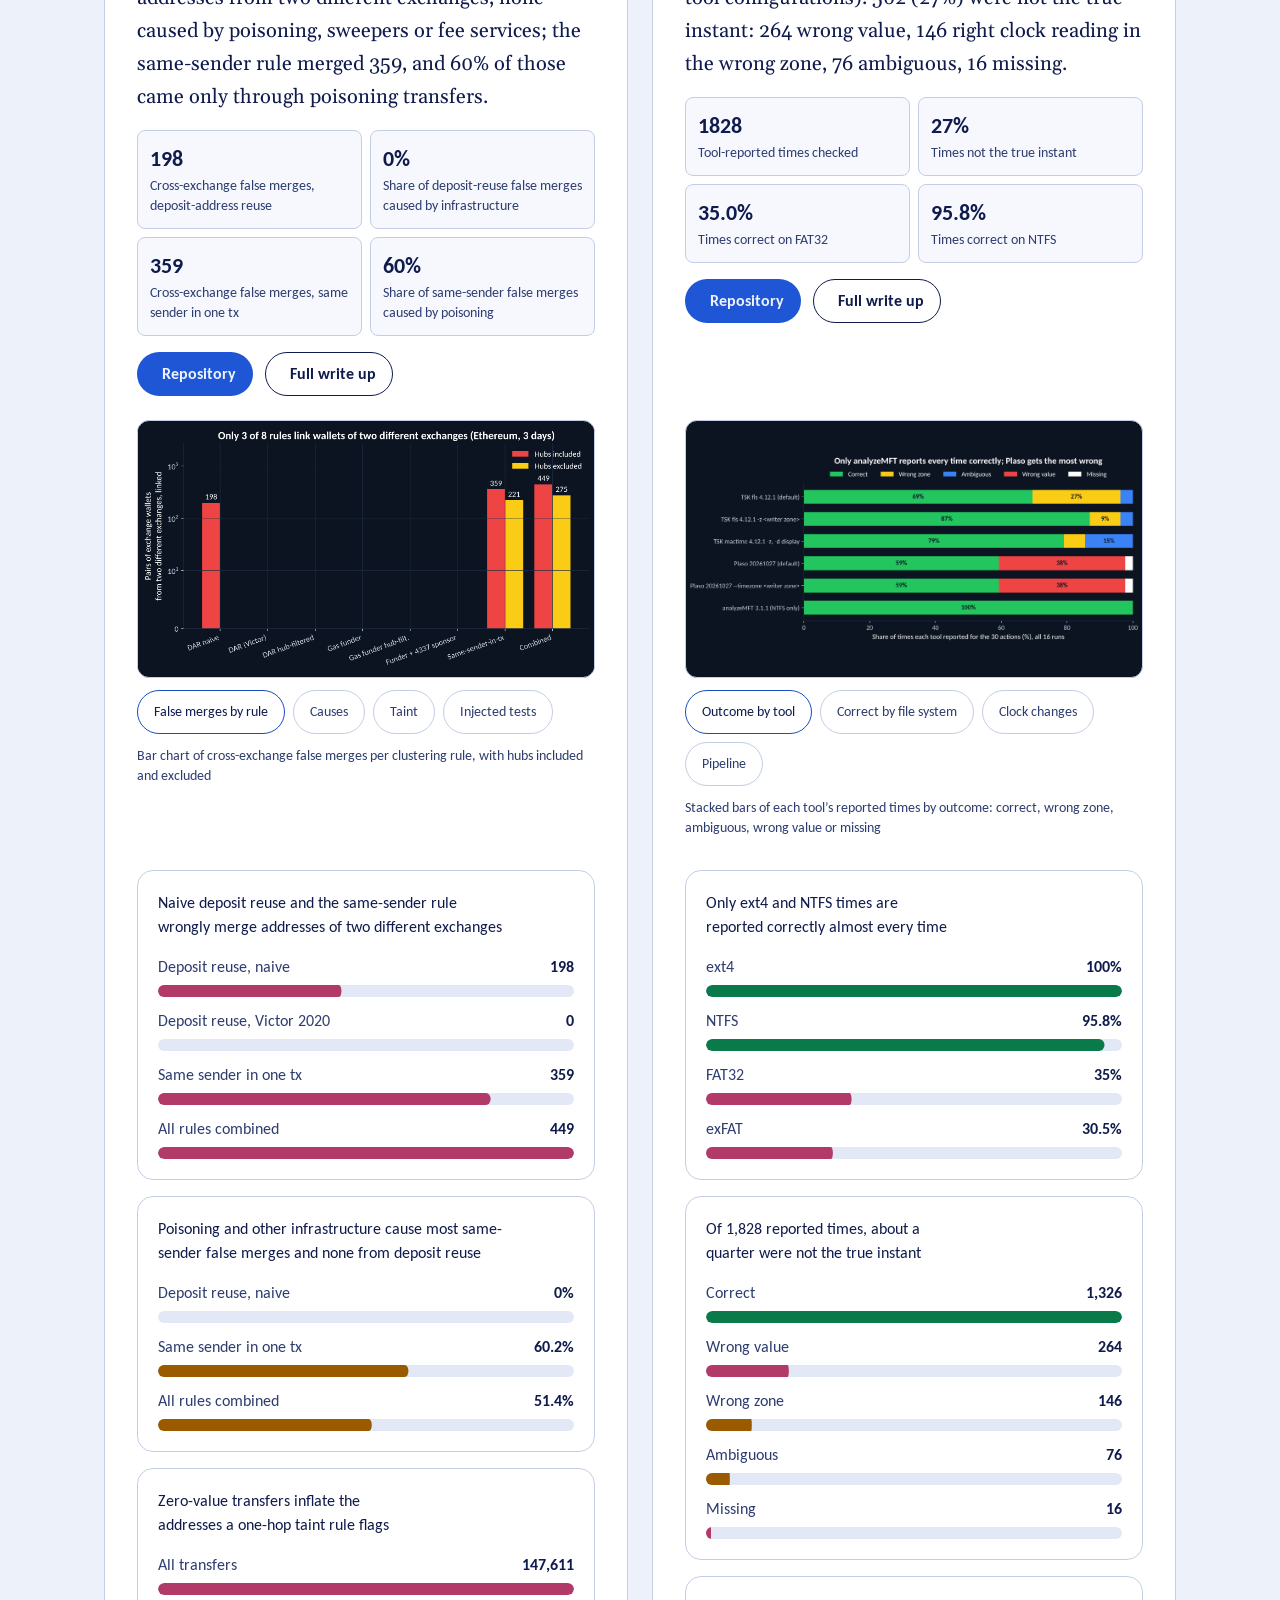
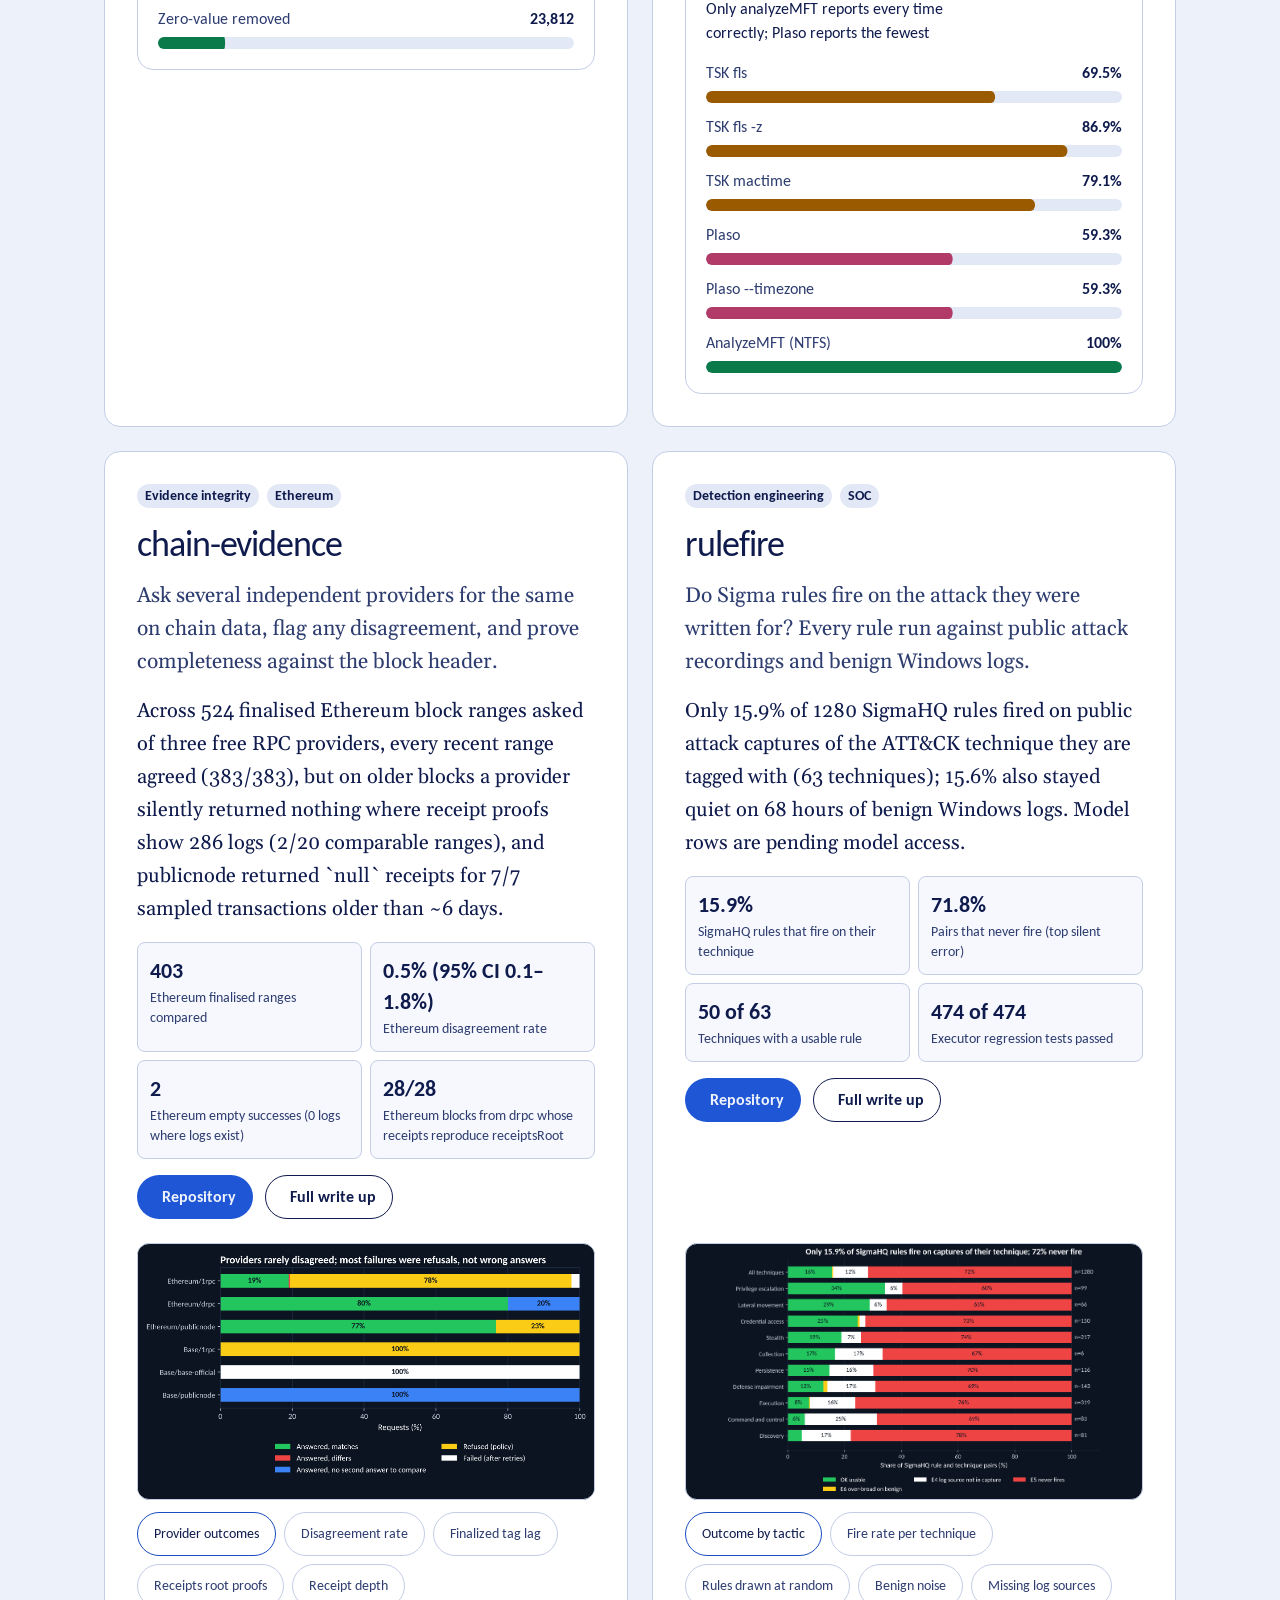
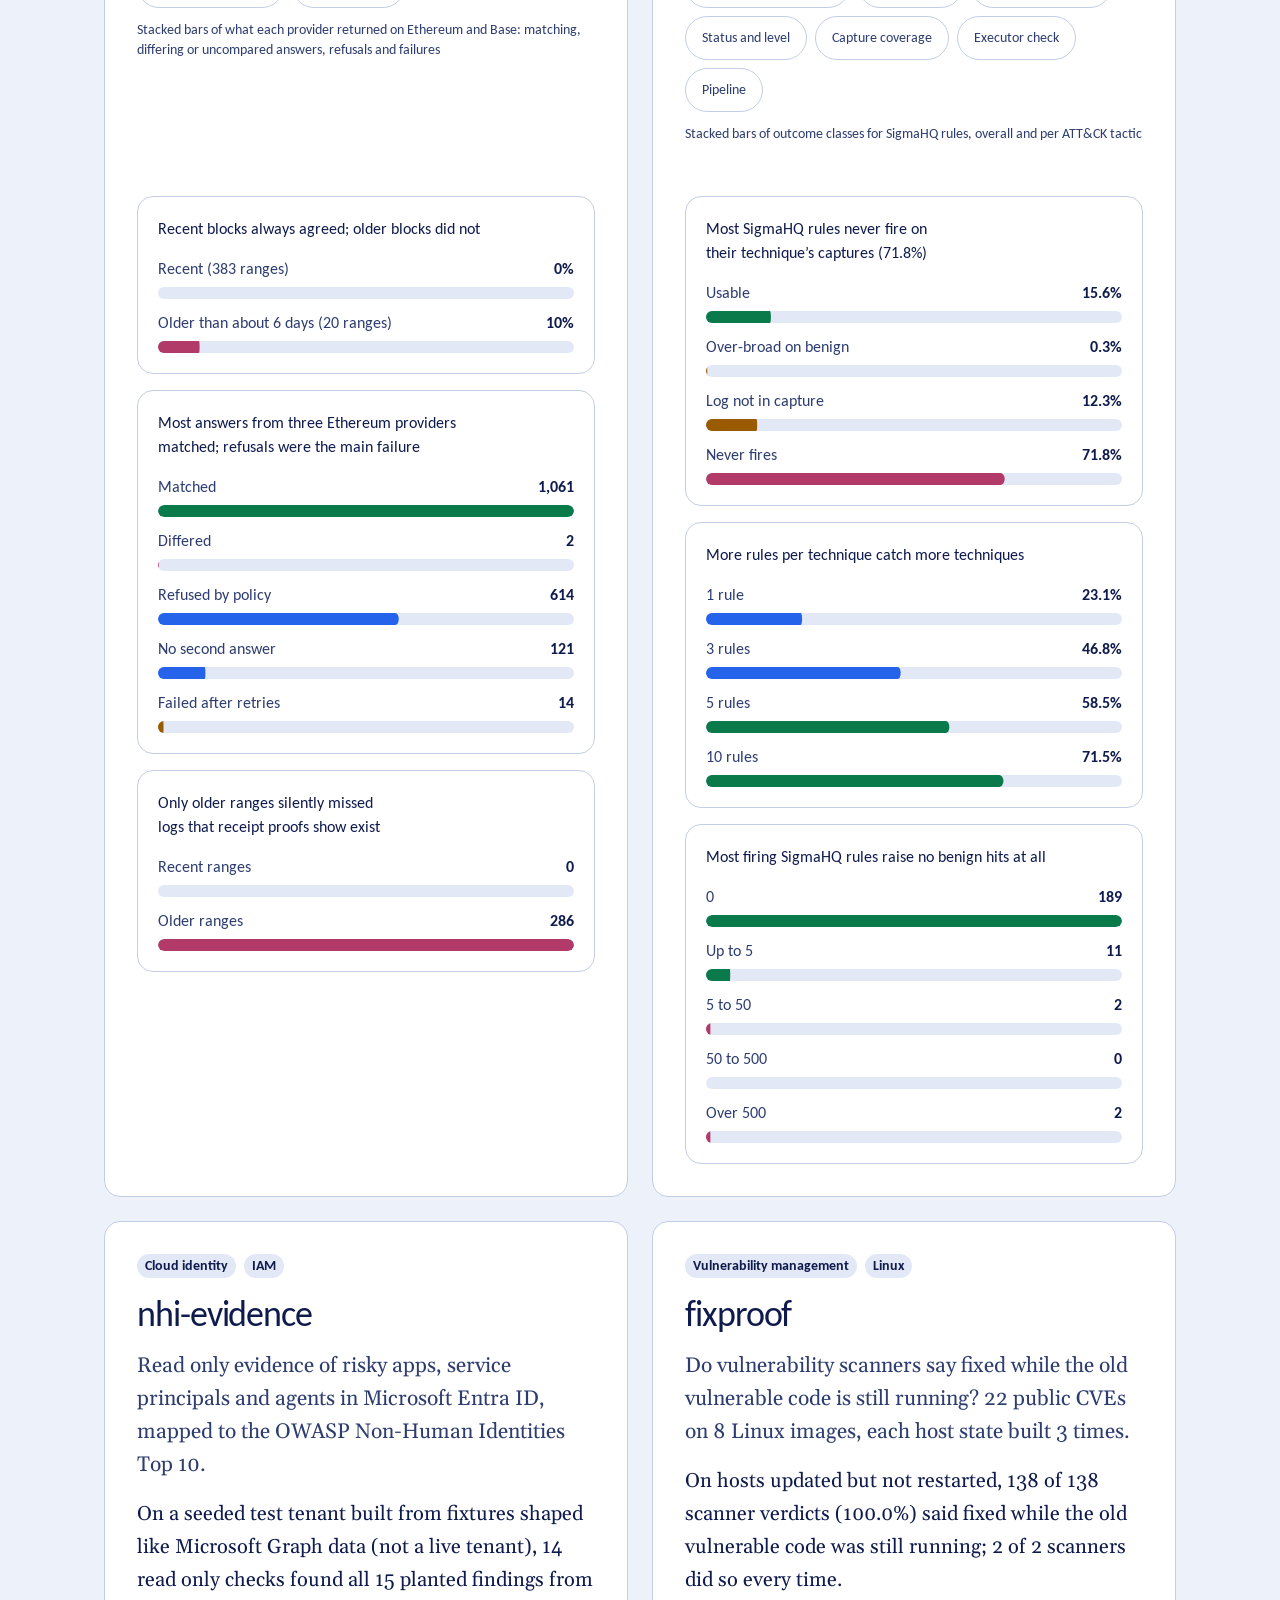
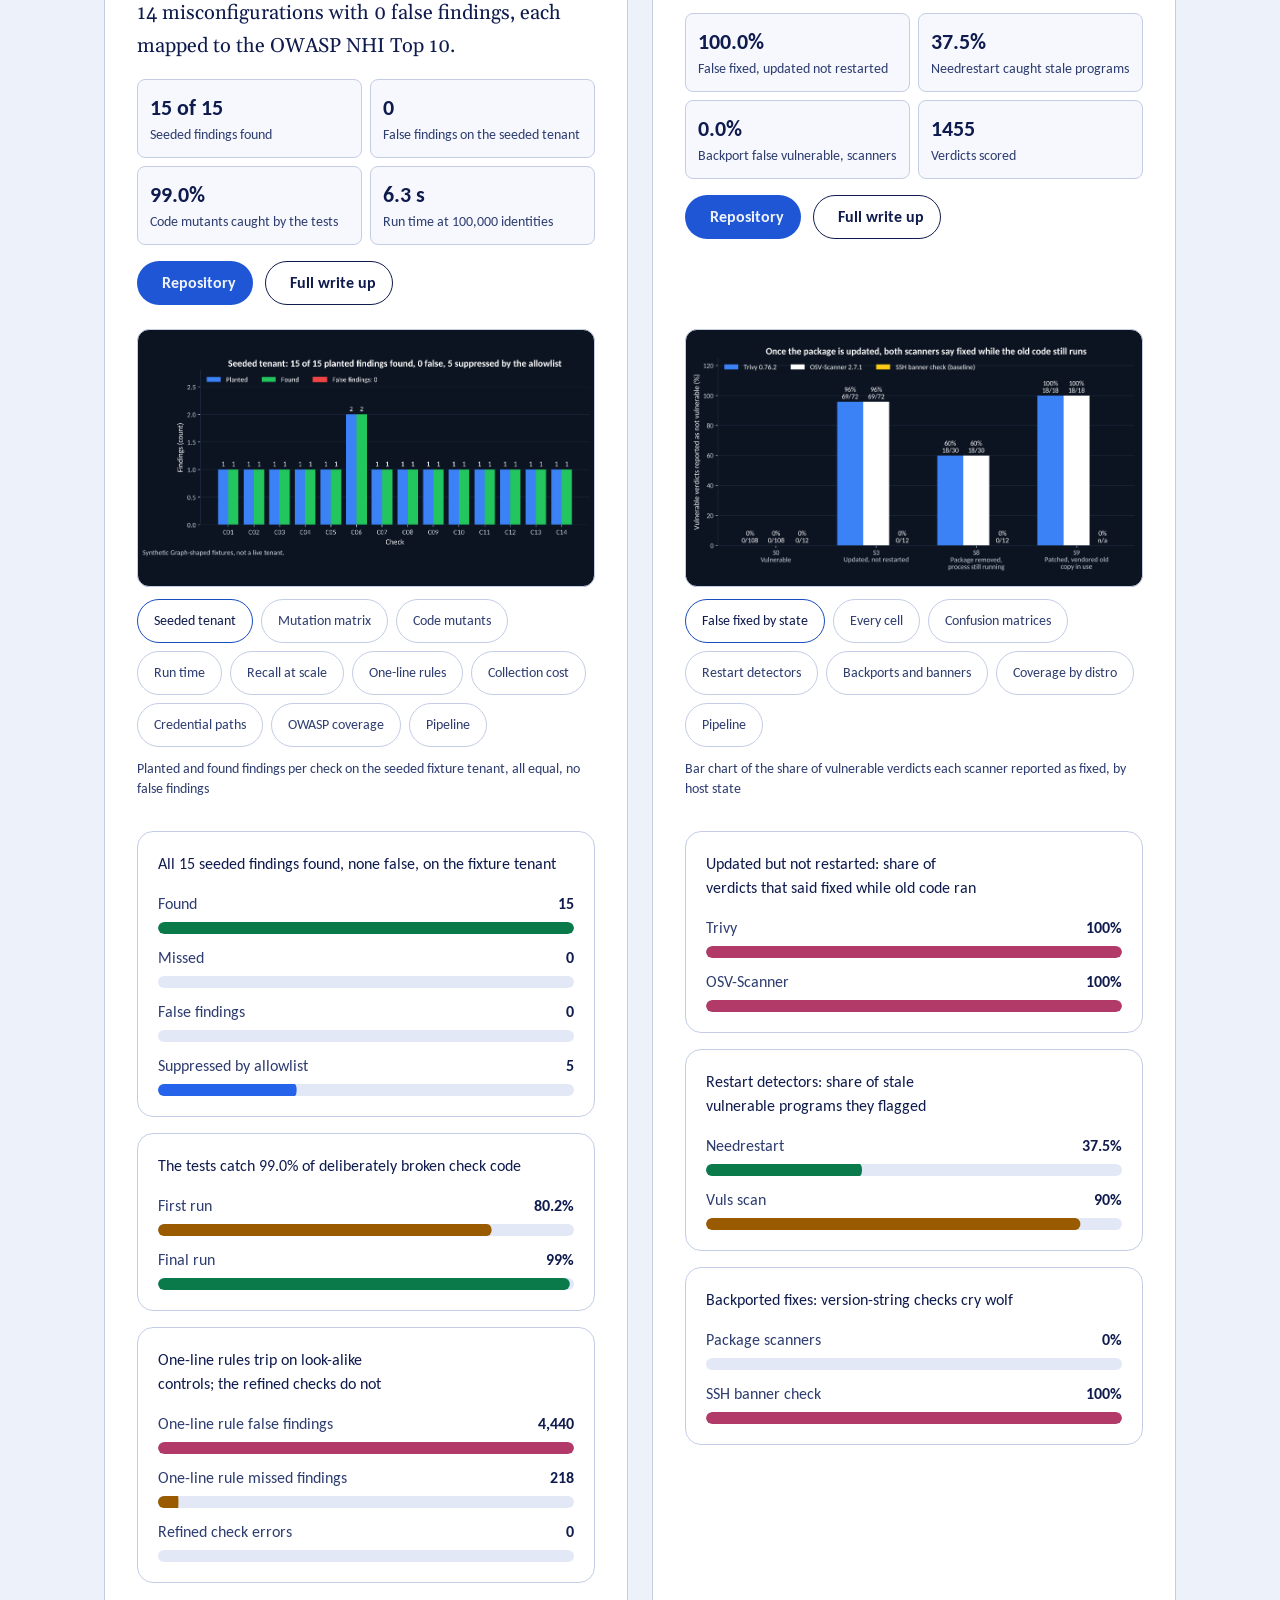
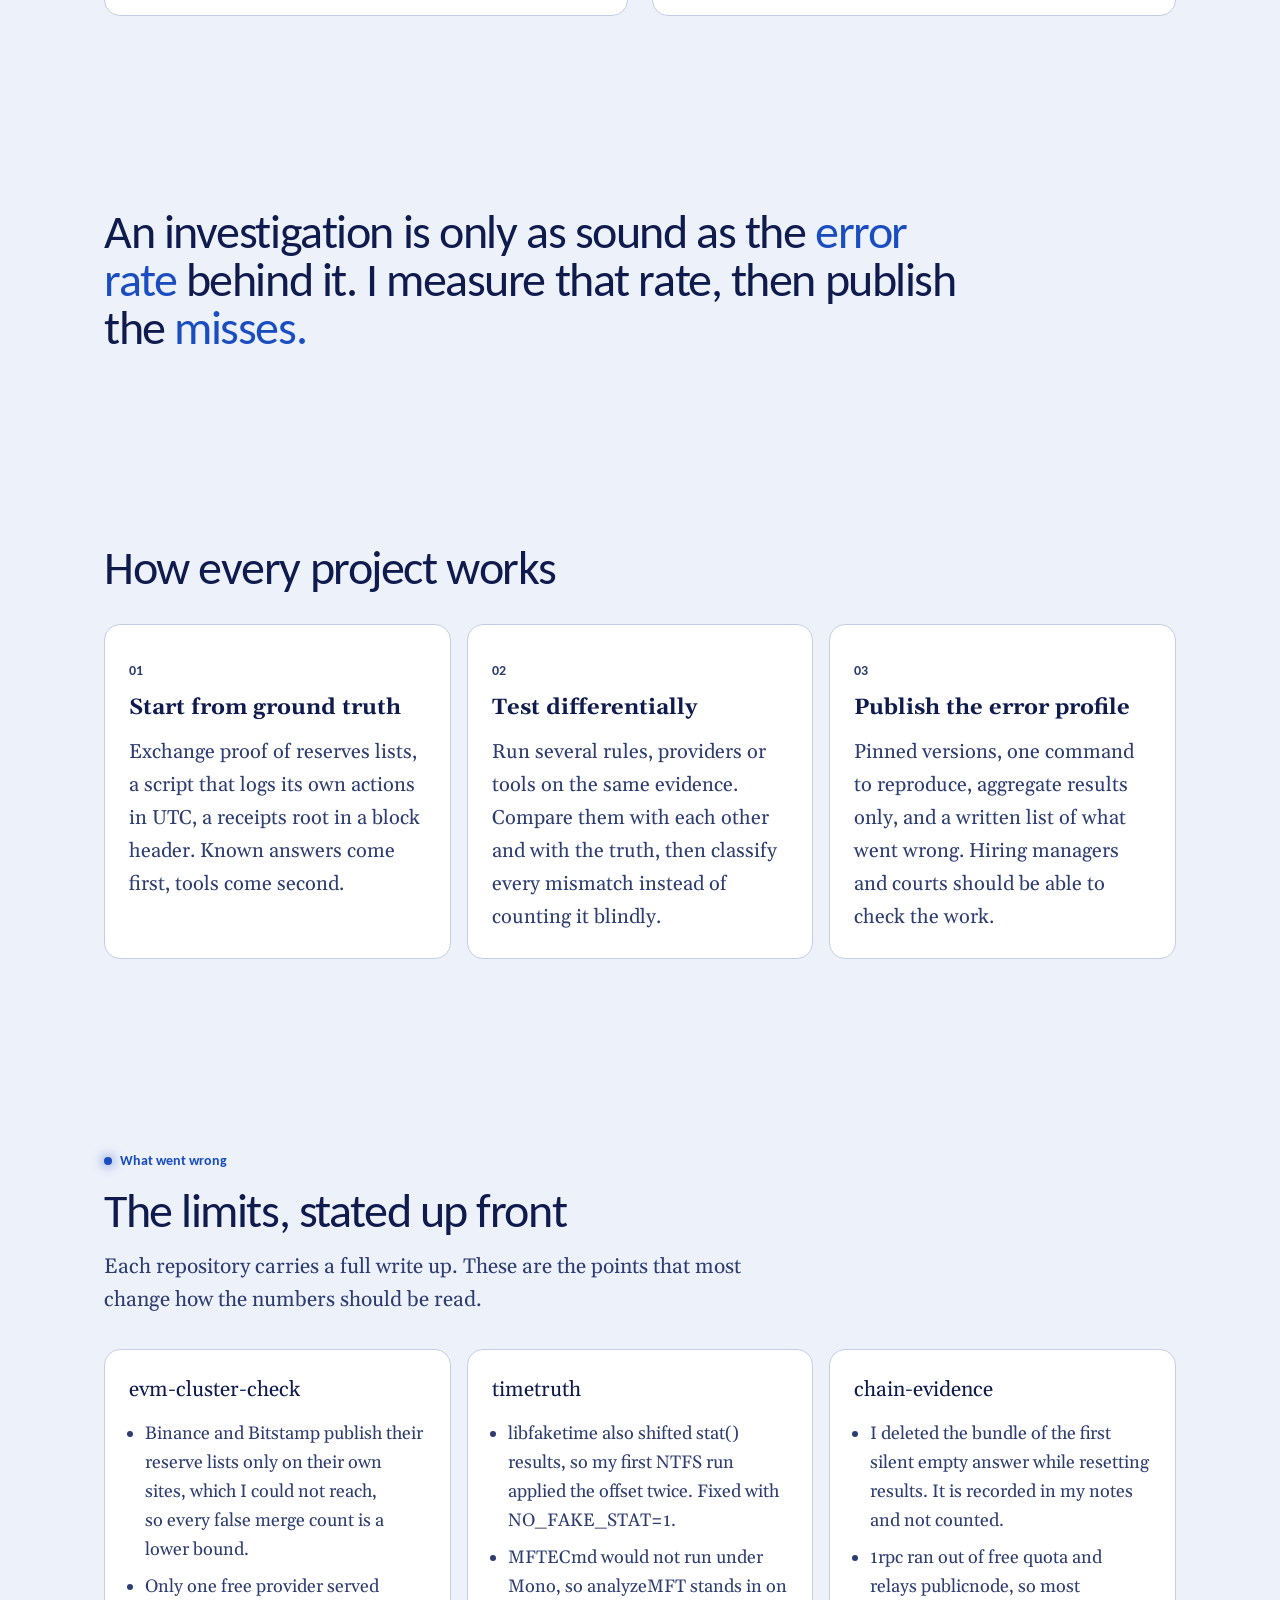
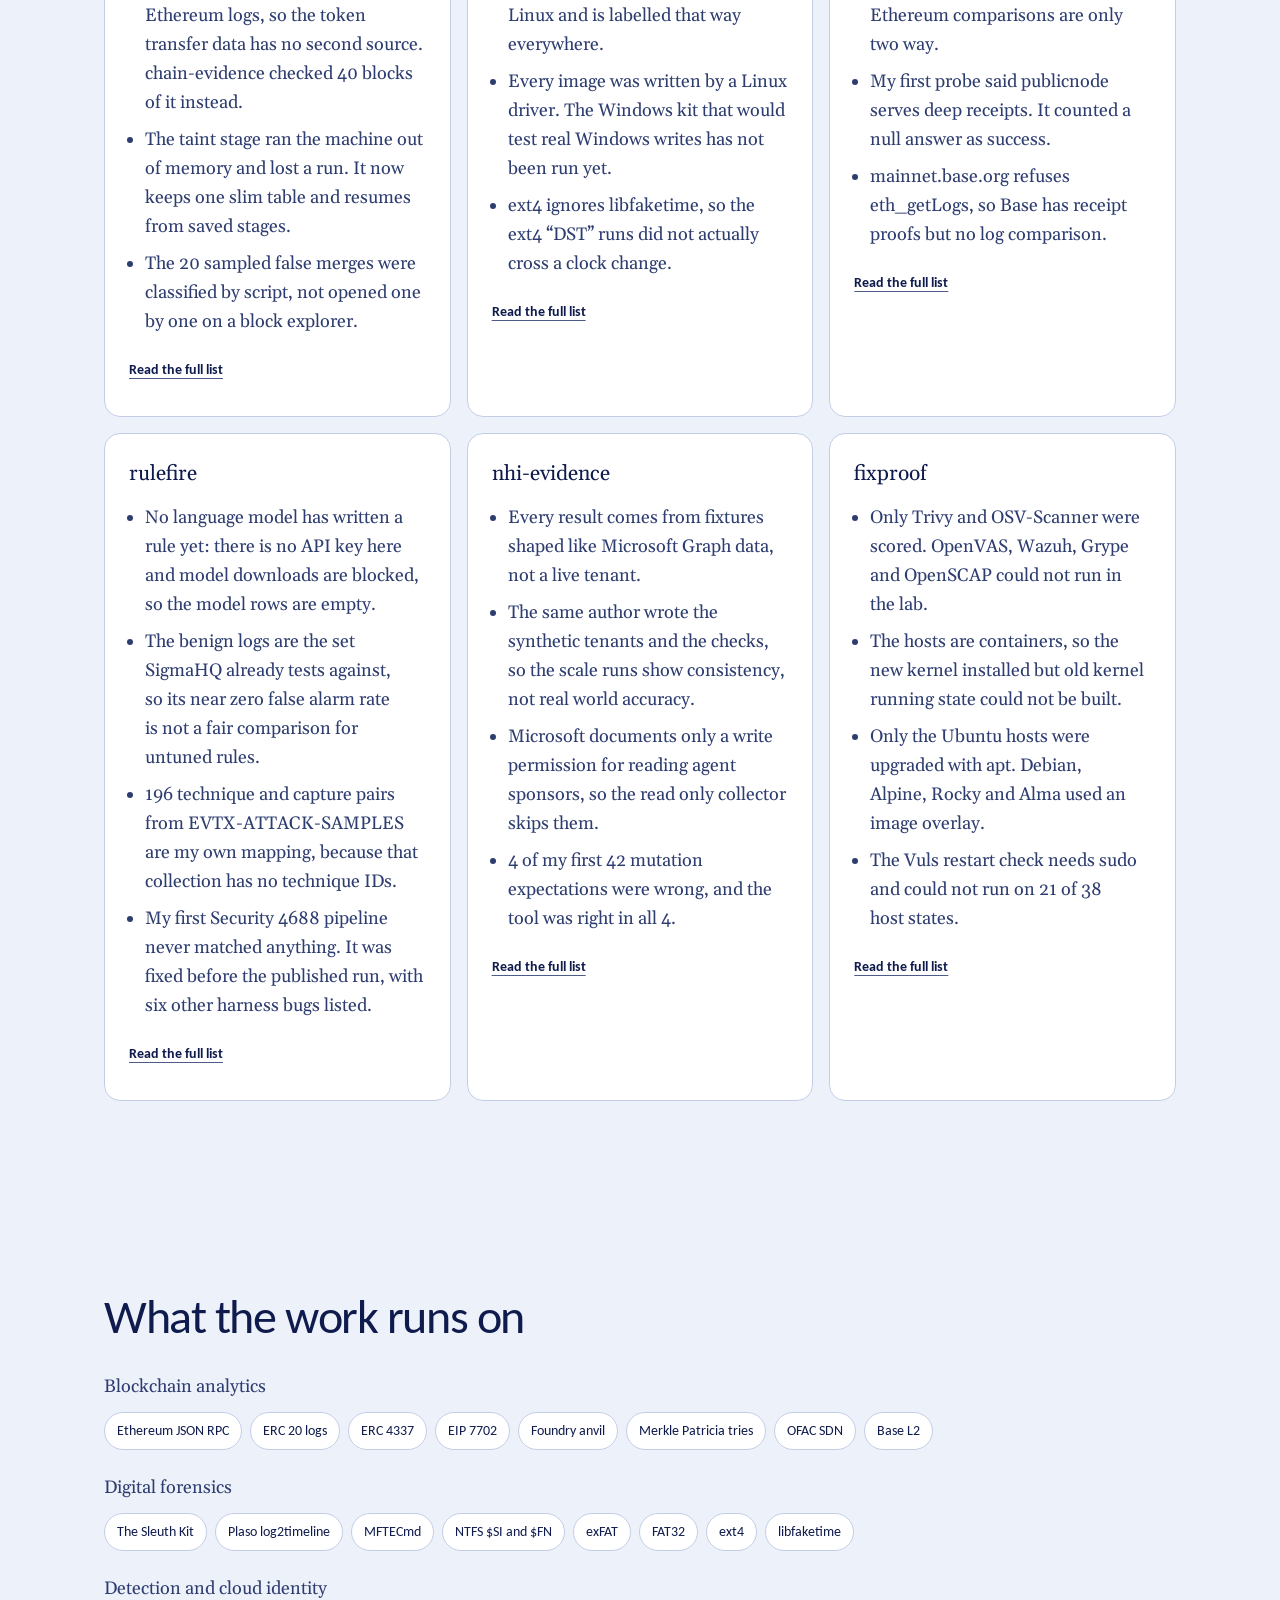
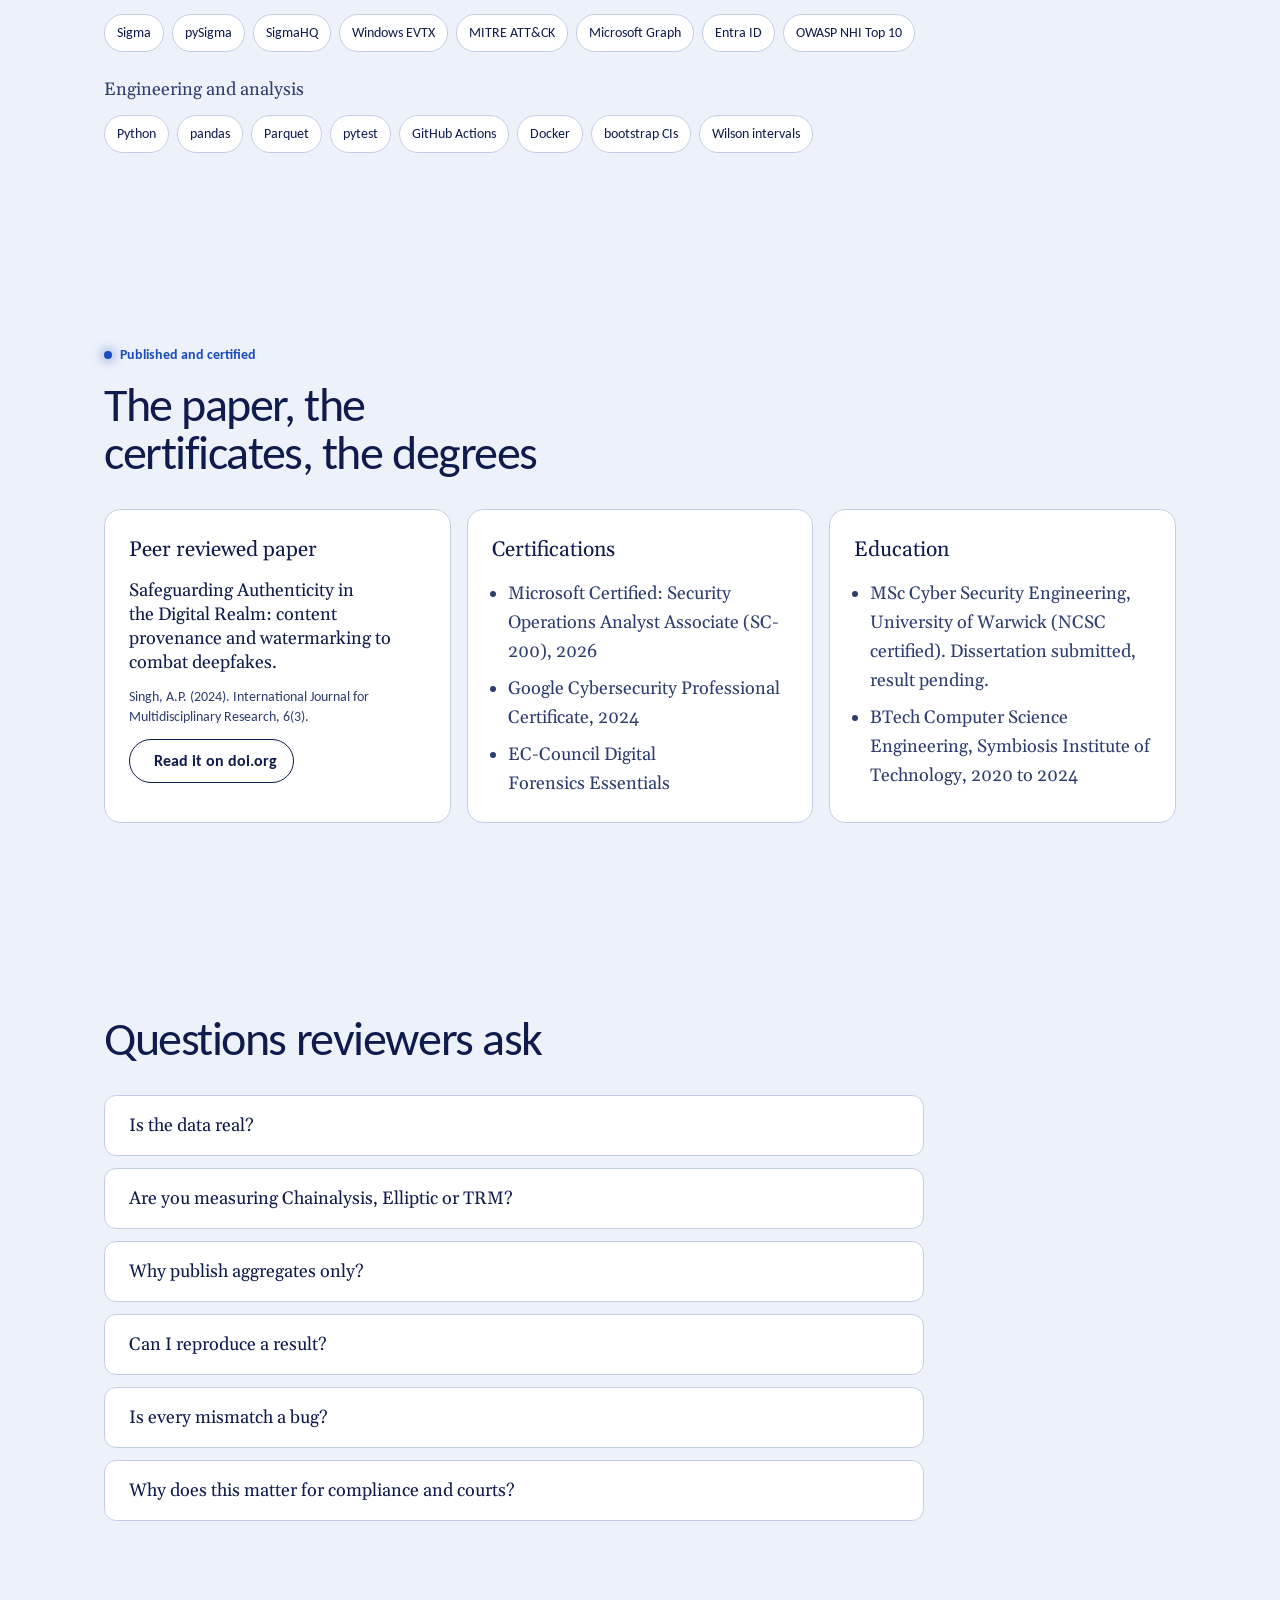
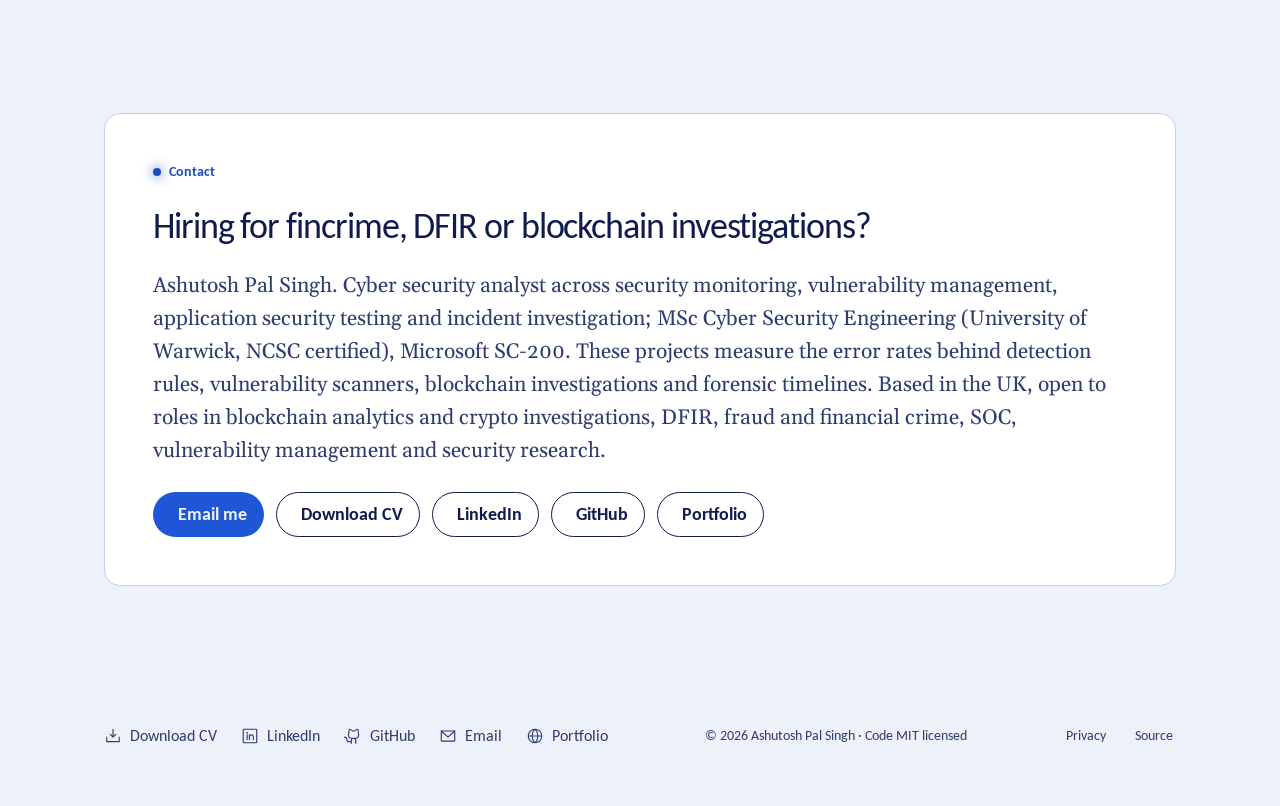
==== commit dd6052f9: "Light theme: pale blue-white page, royal navy text, deeper electric blue and green; larger type; smo" ====
--- a/research/index.html
+++ b/research/index.html
@@ -5,7 +5,7 @@
   <meta name="viewport" content="width=device-width, initial-scale=1">
   <title>Ashutosh Pal Singh · Blockchain forensics and DFIR research</title>
   <meta name="description" content="Open benchmarks that measure silent errors in crypto tracing rules, blockchain data providers and forensic timeline tools. Real data, published error rates, every miss documented.">
-  <meta name="theme-color" content="#070D24">
+  <meta name="theme-color" content="#EEF2FB">
   <link rel="canonical" href="https://itsashutoshpsingh.github.io/portfolio/research/">
   <meta property="og:type" content="website">
   <meta property="og:title" content="Ashutosh Pal Singh · Measuring silent errors in crypto and forensic evidence">
@@ -213,6 +213,8 @@
     </div>
   </footer>
 
+  <script src="../vendor/lenis.min.js" defer></script>
+  <script src="../smooth.js" defer></script>
   <script src="../fx.js" defer></script>
   <script src="assets/js/site.js" defer></script>
   <script type="module" src="../journey.js"></script>
--- a/tokens.css
+++ b/tokens.css
@@ -1,32 +1,32 @@
 /* Brand palette and type: the one place colours and fonts are defined. Used by the home page,
    /research, fx.css, and read by scripts/render_cards.py for the GitHub profile cards.
-   One dark base, one light text colour and one accent; the data colours are for charts only. */
+   One light base, one navy text colour and one accent; the data colours are for charts only. */
 @font-face { font-family: "Carlito"; font-weight: 400; font-style: normal; font-display: swap; src: url("fonts/carlito-regular.woff2") format("woff2"); }
 @font-face { font-family: "Gelasio"; font-weight: 400; font-style: normal; font-display: swap; src: url("fonts/gelasio-regular.woff2") format("woff2"); }  /* Georgia metrics, for devices without Georgia */
 @font-face { font-family: "Gelasio"; font-weight: 700; font-style: normal; font-display: swap; src: url("fonts/gelasio-bold.woff2") format("woff2"); }
 @font-face { font-family: "Carlito"; font-weight: 700; font-style: normal; font-display: swap; src: url("fonts/carlito-bold.woff2") format("woff2"); }
 :root {
-  color-scheme: dark;
-  --c-bg: #070D24;        /* midnight royal: the base */
-  --c-bg-2: #0C1638;      /* the fallback background is a gradient between the two */
-  --c-surface-1: #0F1A44;
-  --c-surface-2: #142257;
-  --c-surface-3: #1C2D6E;
-  --c-line: #2C3F8C;
-  --c-ink: #EEF2FF;       /* text */
-  --c-ink-2: #CDD6F5;     /* secondary text, tinted from the same blue */
-  --c-ink-3: #A3B0DE;     /* captions */
-  --c-scrim: 7, 13, 36;   /* rgb of the base, for overlays */
-  --c-tint: 238, 242, 255;   /* rgb of the ink, for faint lines and dots */
-  --c-accent: #5AA2FF;    /* electric blue: actions, the lit path, the current place */
-  --c-glacier: #8FD0FF;   /* light electric blue: labels, links and focus */
+  color-scheme: light;
+  --c-bg: #EEF2FB;        /* pale blue-white paper: the base */
+  --c-bg-2: #E6ECF9;      /* the page background is a gradient between the two */
+  --c-surface-1: #FFFFFF;
+  --c-surface-2: #F6F8FE;
+  --c-surface-3: #E2E8F6;
+  --c-line: #C3CDE6;
+  --c-ink: #0F1B4D;       /* royal navy: text */
+  --c-ink-2: #2E3D70;     /* secondary text, from the same blue */
+  --c-ink-3: #4E5B86;     /* captions */
+  --c-scrim: 238, 242, 251;  /* rgb of the base, for overlays */
+  --c-tint: 15, 27, 77;      /* rgb of the ink, for faint lines and dots */
+  --c-accent: #1E56D6;    /* electric royal blue: actions, the lit path, the current place */
+  --c-glacier: #1A4DBF;   /* deeper blue: labels, links and focus */
   --c-royal: #3355E6;     /* royal blue: depth, tracks and fills */
-  --c-green: #4ADE9A;     /* emerald: status, the current stop, good results */
+  --c-green: #0B7A4B;     /* emerald: status, the current stop, good results */
   --c-burgundy: #8E2B57;  /* burgundy: tags and badges */
-  --c-blue: #5AA2FF;      /* data: neutral bars */
-  --c-cyan: #8FD0FF;      /* older name for the light electric blue, still used by the motion styles */
-  --c-amber: #F2C14E;     /* data: warnings */
-  --c-red: #D2638F;       /* data: misses and loss, a burgundy rose rather than a red */
+  --c-blue: #2563EB;      /* data: neutral bars */
+  --c-cyan: #1A4DBF;      /* older name for the label blue, still used by the motion styles */
+  --c-amber: #9A5B00;     /* data: warnings */
+  --c-red: #B23A68;       /* data: misses and loss, a burgundy rose rather than a red */
   --glow-blue: transparent;   /* glows are off everywhere: solid colours only */
   --glow-cyan: transparent;
   --glow-green: transparent;
--- a/research/assets/css/site.css
+++ b/research/assets/css/site.css
@@ -34,7 +34,7 @@
   background: transparent;
   color: var(--text);
   font-family: var(--font);
-  font-size: 16px;
+  font-size: 18px;
   line-height: 24px;
   -webkit-font-smoothing: antialiased;
   overflow-x: hidden;
@@ -51,16 +51,16 @@
 .heading-2 { font-size: 48px; line-height: 48px; }
 .heading-3 { font-size: 36px; line-height: 40px; }
 .heading-5 { font-size: 24px; line-height: 32px; font-weight: 600; }
-.heading-6 { font-size: 20px; line-height: 28px; font-weight: 600; }
-.title-2 { font-size: 18px; line-height: 28px; font-weight: 500; }
-.title-3 { font-size: 16px; line-height: 24px; font-weight: 500; }
-.title-4 { font-size: 14px; line-height: 20px; font-weight: 500; }
-.body-3 { font-size: 16px; line-height: 24px; font-weight: 400; }
-.body-6 { font-size: 14px; line-height: 20px; font-weight: 400; }
-.button-md { font-size: 16px; line-height: 24px; font-weight: 600; }
-.button-sm { font-size: 14px; line-height: 20px; font-weight: 600; }
-.caption-3 { font-size: 12px; line-height: 16px; font-weight: 600; }
-.caption-5 { font-size: 12px; line-height: 16px; font-weight: 400; }
+.heading-6 { font-size: 22px; line-height: 31px; font-weight: 600; }
+.title-2 { font-size: 20px; line-height: 31px; font-weight: 500; }
+.title-3 { font-size: 18px; line-height: 27px; font-weight: 500; }
+.title-4 { font-size: 16px; line-height: 24px; font-weight: 500; }
+.body-3 { font-size: 18px; line-height: 27px; font-weight: 400; }
+.body-6 { font-size: 16px; line-height: 24px; font-weight: 400; }
+.button-md { font-size: 18px; line-height: 27px; font-weight: 600; }
+.button-sm { font-size: 16px; line-height: 24px; font-weight: 600; }
+.caption-3 { font-size: 14px; line-height: 20px; font-weight: 600; }
+.caption-5 { font-size: 14px; line-height: 20px; font-weight: 400; }
 .mono { font-family: var(--mono); }
 .muted { color: var(--text-muted); }
 /* Large light headings, as on the home page */
@@ -117,7 +117,7 @@
   text-decoration: none; transition: background-color 300ms var(--ease);
 }
 .nav__brand:hover { background: var(--surface-3); }
-.nav__disc { display: grid; place-items: center; width: 36px; height: 36px; border-radius: var(--r-full); border: 1px solid var(--line); background: var(--surface-2); font: 600 12px/16px var(--mono); }
+.nav__disc { display: grid; place-items: center; width: 36px; height: 36px; border-radius: var(--r-full); border: 1px solid var(--line); background: var(--surface-2); font: 600 14px/20px var(--mono); }
 .nav__links { display: flex; gap: var(--s-75); list-style: none; margin: 0; padding: 0; }
 .nav__links a {
   display: flex; align-items: center; min-height: 44px; padding: 0 var(--s-100); border-radius: var(--r-full);
@@ -187,11 +187,11 @@
 .proof__value { font-size: 24px; line-height: 32px; }
 
 /* Terminal: a fixed height that scrolls inside, so typing never pushes the page down */
-.term { border-radius: var(--r-2xl); background: var(--surface-1); border: 1px solid var(--line); overflow: hidden; box-shadow: 0 24px 64px rgba(0, 0, 0, .6); }
+.term { border-radius: var(--r-2xl); background: var(--surface-1); border: 1px solid var(--line); overflow: hidden; box-shadow: 0 24px 64px -24px rgba(15, 27, 77, .3); }
 .term__bar { display: flex; align-items: center; gap: var(--s-75); padding: var(--s-100) var(--s-200); border-bottom: 1px solid var(--line); background: var(--surface-2); }
 .term__dot { width: 12px; height: 12px; border-radius: var(--r-full); background: var(--surface-3); }
 .term__title { margin-left: var(--s-75); }
-.term__body { padding: var(--s-200); height: 400px; overflow: auto; overscroll-behavior: contain; font-family: var(--font-code); font-size: 14px; line-height: 20px; white-space: pre-wrap; word-break: break-word; }
+.term__body { padding: var(--s-200); height: 400px; overflow: auto; overscroll-behavior: contain; font-family: var(--font-code); font-size: 16px; line-height: 24px; white-space: pre-wrap; word-break: break-word; }
 @media (max-width: 960px) { .term__body { height: 320px; } }
 .term__body .p { color: var(--c-glacier); }
 .term__body .o { color: var(--text-muted); }
@@ -218,7 +218,7 @@
 .project__headline { color: var(--text); }
 .metrics { display: grid; grid-template-columns: repeat(2, minmax(0, 1fr)); gap: var(--s-75); }
 .metric { padding: var(--s-100); border-radius: var(--r-lg); background: var(--surface-2); border: 1px solid var(--line); display: grid; gap: var(--s-25); align-content: start; }
-.metric__value { font-size: 20px; line-height: 28px; }
+.metric__value { font-size: 22px; line-height: 31px; }
 .project__links { display: flex; flex-wrap: wrap; gap: var(--s-100); }
 .figure { margin: 0; display: grid; gap: var(--s-100); align-content: start; }
 /* One frame shape for every chart, so switching charts never moves the page. The link opens the full-size image.
@@ -325,20 +325,20 @@
   .heading-3 { font-size: 48px; line-height: 48px; }
   .heading-5 { font-size: 30px; line-height: 36px; }
   .heading-6 { font-size: 24px; line-height: 32px; }
-  .title-2 { font-size: 20px; line-height: 28px; }
-  .title-3, .body-3, .button-md { font-size: 18px; line-height: 28px; }
-  .title-4, .body-6, .button-sm { font-size: 16px; line-height: 24px; }
-  .caption-3, .caption-5 { font-size: 14px; line-height: 20px; }
-  body { font-size: 18px; line-height: 28px; }
+  .title-2 { font-size: 22px; line-height: 31px; }
+  .title-3, .body-3, .button-md { font-size: 20px; line-height: 31px; }
+  .title-4, .body-6, .button-sm { font-size: 18px; line-height: 27px; }
+  .caption-3, .caption-5 { font-size: 16px; line-height: 24px; }
+  body { font-size: 20px; line-height: 31px; }
 }
 
 /* Larger, lighter, better spaced reading text, as on the home page */
-.body-3 { font-size: 18px; line-height: 30px; }
-.body-6 { font-size: 16px; line-height: 26px; }
-.title-2 { font-size: 19px; line-height: 30px; }
-.lede { font-size: 20px; line-height: 32px; }
+.body-3 { font-size: 20px; line-height: 33px; }
+.body-6 { font-size: 18px; line-height: 29px; }
+.title-2 { font-size: 21px; line-height: 33px; }
+.lede { font-size: 22px; line-height: 35px; }
 .muted { color: var(--c-ink-2); }
 @media (min-width: 900px) { main section { padding: var(--s-900) 0; } }
-@media (max-width: 767px) { .body-3 { font-size: 17px; line-height: 28px; } .lede { font-size: 18px; line-height: 29px; } }
+@media (max-width: 767px) { .body-3 { font-size: 19px; line-height: 31px; } .lede { font-size: 20px; line-height: 32px; } }
 /* The hero label wraps on narrow phones instead of running under the edge */
 .hero__head .eyebrow { max-width: 100%; white-space: normal; flex-wrap: wrap; row-gap: 2px; }
--- a/fx.css
+++ b/fx.css
@@ -7,19 +7,17 @@
 
 /* The meter: how far down the page, and where in the journey the reader is */
 .meter { position: fixed; right: 12px; bottom: 24px; z-index: 44; width: 100px; display: none; justify-items: center; gap: 2px; padding: 12px 6px 14px; text-align: center;
-  border-radius: 16px; border: 1px solid var(--c-line); background: rgba(var(--c-scrim), .86); -webkit-backdrop-filter: blur(10px); backdrop-filter: blur(10px);
-  opacity: 0; transform: perspective(600px) rotateY(-18deg) translateX(12px); transform-origin: right center; transition: opacity 300ms cubic-bezier(.22,1,.36,1), transform 600ms cubic-bezier(.22,1,.36,1); pointer-events: none; }
+  border-radius: 16px; border: 1px solid var(--c-line); background: rgba(var(--c-scrim), .94);
+  opacity: 0; transform: translateX(8px); transition: opacity 200ms cubic-bezier(.23,1,.32,1), transform 200ms cubic-bezier(.23,1,.32,1); pointer-events: none; }
 .meter svg { grid-area: 1 / 1; width: 60px; height: 60px; transform: rotate(-90deg); }
 .meter__track { fill: none; stroke: var(--c-surface-3); stroke-width: 5; }
 .meter__fill { fill: none; stroke: var(--c-accent); stroke-width: 5; stroke-linecap: round; stroke-dasharray: 100; stroke-dashoffset: 100; transition: stroke-dashoffset 160ms linear; }
 .meter__pct { grid-area: 1 / 1; align-self: center; font: 700 14px/1 var(--font-ui); color: var(--c-ink); font-variant-numeric: tabular-nums; }
-.meter__year { margin-top: 6px; font: 700 18px/22px var(--font-ui); color: var(--c-ink); letter-spacing: -.01em; }
-.meter__place { font: 600 12px/16px var(--font-ui); color: var(--c-green); }
-.meter__what { font: 400 11px/14px var(--font-ui); color: var(--c-ink-3); text-wrap: balance; }
-.meter.is-new .meter__year, .meter.is-new .meter__place, .meter.is-new .meter__what { animation: meter-in 500ms cubic-bezier(.22,1,.36,1) both; }
-@keyframes meter-in { from { opacity: 0; transform: translateY(6px); } }
-@media (min-width: 1400px) { .meter { display: grid; } body.past-hero .meter { opacity: 1; transform: perspective(600px) rotateY(-10deg); } }
-@media (prefers-reduced-motion: reduce) { .meter, .meter__fill { transition: none; } .meter.is-new * { animation: none; } }
+.meter__year { margin-top: 6px; font: 700 20px/25px var(--font-ui); color: var(--c-ink); letter-spacing: -.01em; }
+.meter__place { font: 600 14px/20px var(--font-ui); color: var(--c-green); }
+.meter__what { font: 400 13px/18px var(--font-ui); color: var(--c-ink-3); text-wrap: balance; }
+@media (min-width: 1400px) { .meter { display: grid; } body.past-hero .meter { opacity: 1; transform: none; } }
+@media (prefers-reduced-motion: reduce) { .meter, .meter__fill { transition: none; } }
 
 /* Headings: words rise and settle from ice blue to the text colour */
 .fx .fx-split .fx-w { display: inline-block; opacity: 0; transform: translateY(40%); color: var(--c-cyan);
@@ -57,7 +55,7 @@
 /* Social links: icon and label pills, the same on every page (icons: Phosphor, MIT) */
 .social { display: flex; flex-wrap: wrap; gap: 8px; }
 .social a { display: inline-flex; align-items: center; gap: 8px; min-height: 44px; padding: 8px 14px 8px 10px; border-radius: 9999px;
-  border: 1px solid var(--c-line); background: var(--c-surface-1); color: var(--c-ink); font: 500 14px/20px var(--font-ui); text-decoration: none;
+  border: 1px solid var(--c-line); background: var(--c-surface-1); color: var(--c-ink); font: 500 16px/24px var(--font-ui); text-decoration: none;
   transition: border-color 300ms cubic-bezier(.22,1,.36,1), box-shadow 300ms cubic-bezier(.22,1,.36,1), transform 300ms cubic-bezier(.22,1,.36,1); }
 .social svg { width: 18px; height: 18px; fill: var(--c-glacier); flex: none; transition: fill 300ms cubic-bezier(.22,1,.36,1); }
 .social a:hover { border-color: var(--c-glacier); box-shadow: none; transform: translateY(-2px); }
@@ -67,28 +65,37 @@
 
 /* Result charts (fx.chart): labelled horizontal bars coloured by meaning */
 .vz { margin: 0; padding: 20px; border-radius: 16px; background: var(--c-surface-1); border: 1px solid var(--c-line); display: grid; gap: 16px; align-content: start; }
-.vz__t { font: 500 14px/20px var(--font-ui); color: var(--c-ink); text-wrap: balance; }
+.vz__t { font: 500 16px/24px var(--font-ui); color: var(--c-ink); text-wrap: balance; }
 .vz__rows { display: grid; gap: 12px; }
 .vz__row { --tone: var(--c-blue); --tone-glow: var(--glow-blue); display: grid; grid-template-columns: minmax(96px, 40%) minmax(0, 1fr) auto; align-items: center; gap: 12px; }
 .vz__row[data-tone="good"] { --tone: var(--c-green); --tone-glow: var(--glow-green); }
 .vz__row[data-tone="bad"] { --tone: var(--c-red); --tone-glow: var(--glow-red); }
 .vz__row[data-tone="warn"] { --tone: var(--c-amber); --tone-glow: transparent; }
-.vz__l { font: 400 14px/20px var(--font-ui); color: var(--c-ink-2); }
+.vz__l { font: 400 16px/24px var(--font-ui); color: var(--c-ink-2); }
 .vz__track { position: relative; height: 12px; border-radius: 9999px; background: var(--c-surface-3); overflow: hidden; }
 .vz__fill { position: absolute; inset: 0; border-radius: inherit; background: var(--tone); box-shadow: 0 0 14px var(--tone-glow); transform-origin: left center; transform: scaleX(var(--p)); }
 .fx .vz .vz__fill { transform: scaleX(0); transition: transform 1100ms cubic-bezier(.22,1,.36,1); transition-delay: calc(var(--i) * 90ms); }
 .fx .vz.is-on .vz__fill { transform: scaleX(var(--p)); }
-.vz__v { min-width: 64px; text-align: right; font: 600 14px/20px var(--font-ui); font-variant-numeric: tabular-nums; color: var(--c-ink); }
+.vz__v { min-width: 64px; text-align: right; font: 600 16px/24px var(--font-ui); font-variant-numeric: tabular-nums; color: var(--c-ink); }
 /* narrow charts put the label above a full-width bar */
 .vz { container-type: inline-size; }
 @container (max-width: 440px) { .vz__row { grid-template-columns: minmax(0, 1fr) auto; row-gap: 6px; } .vz__track { grid-column: 1 / -1; grid-row: 2; } }
 
 /* Large desktops: charts and labels one step up */
 @media (min-width: 1600px) {
-  .vz__t, .vz__l, .vz__v { font-size: 16px; line-height: 24px; }
-  .eyebrow { font-size: 14px; line-height: 20px; }
+  .vz__t, .vz__l, .vz__v { font-size: 18px; line-height: 27px; }
+  .eyebrow { font-size: 16px; line-height: 24px; }
 }
 
 @media (prefers-reduced-motion: reduce) {
   .social a, .social a:hover, .social a:active { transform: none; transition: none; }
 }
+
+/* Smooth scrolling (smooth.js): the browser's own smooth scroll would fight it */
+html.lenis, html.lenis body { height: auto; }
+html.lenis { scroll-behavior: auto; }
+.lenis:not(.lenis-autoToggle).lenis-stopped { overflow: clip; }
+.lenis [data-lenis-prevent] { overscroll-behavior: contain; }
+.lenis.lenis-smooth iframe { pointer-events: none; }
+/* On phones the text runs over the whole width, so the scene stays in the background */
+@media (max-width: 899px) { canvas.journey { opacity: .35; } }
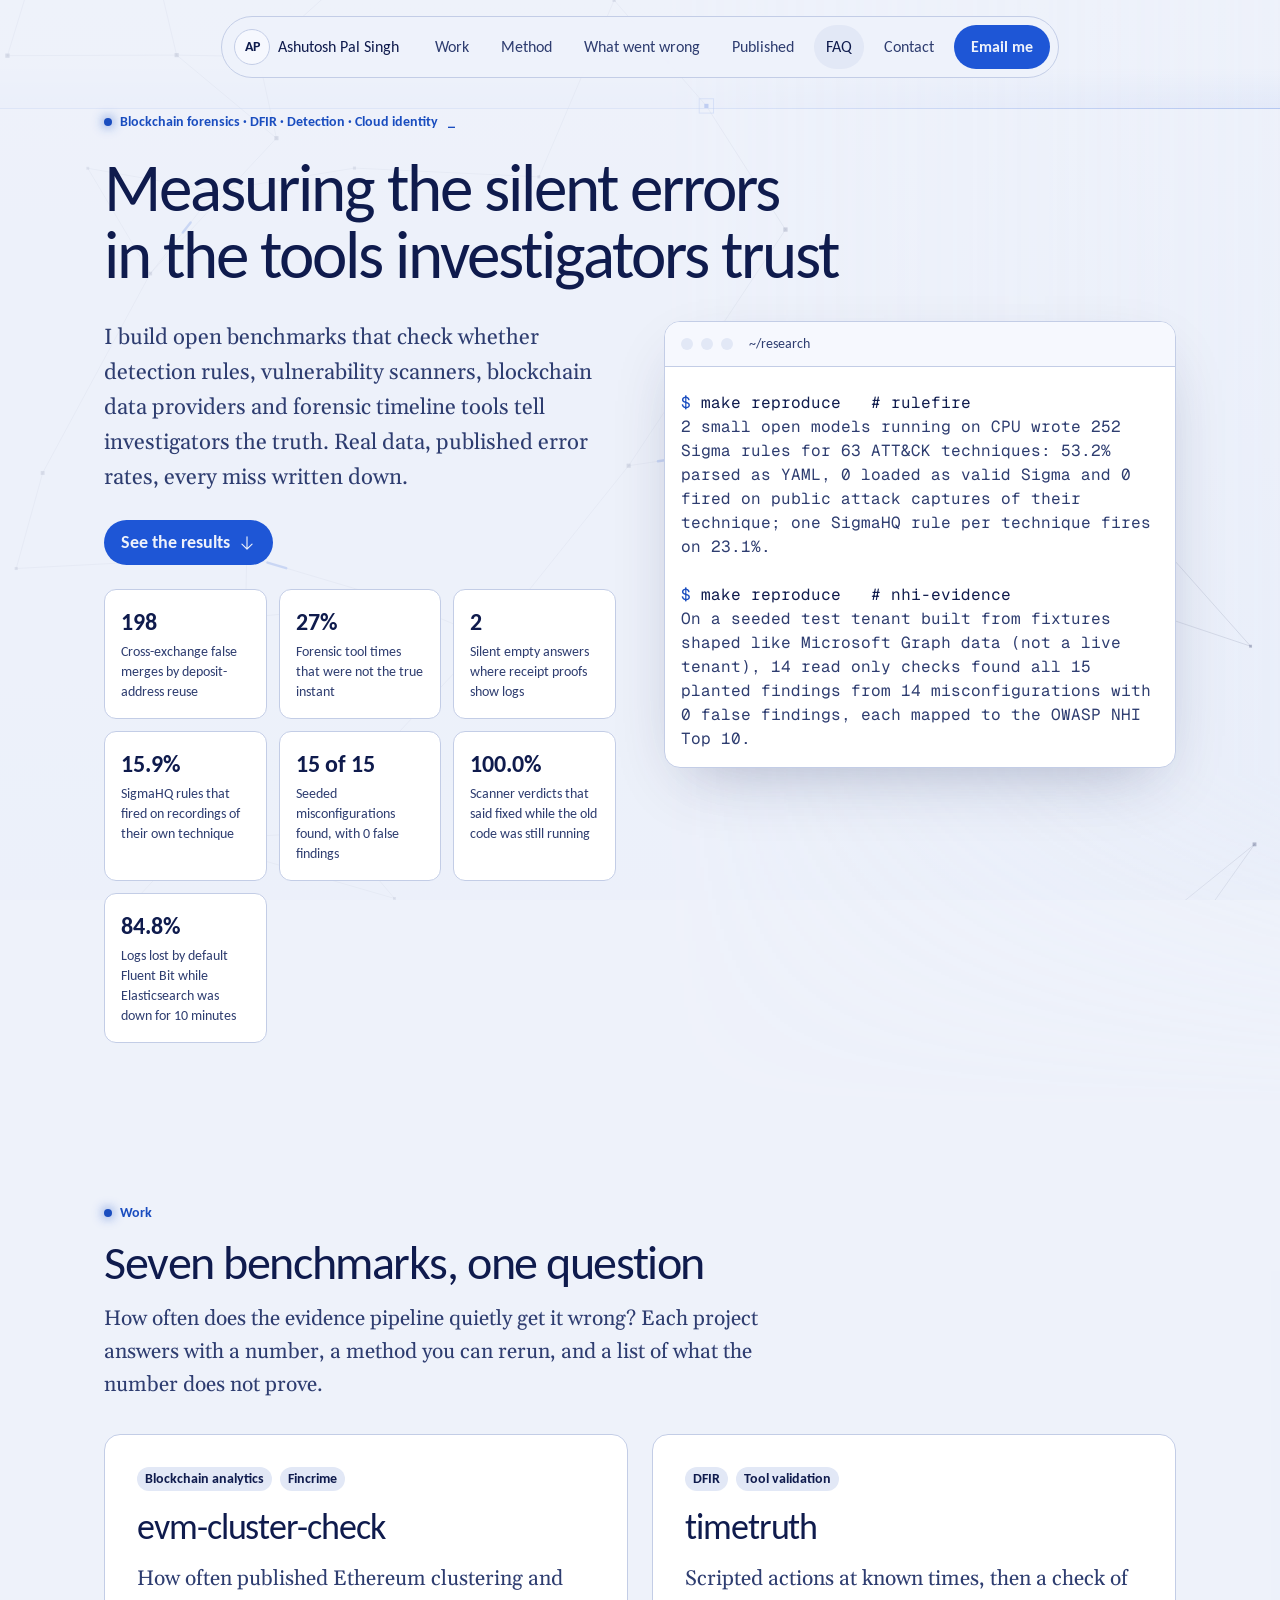
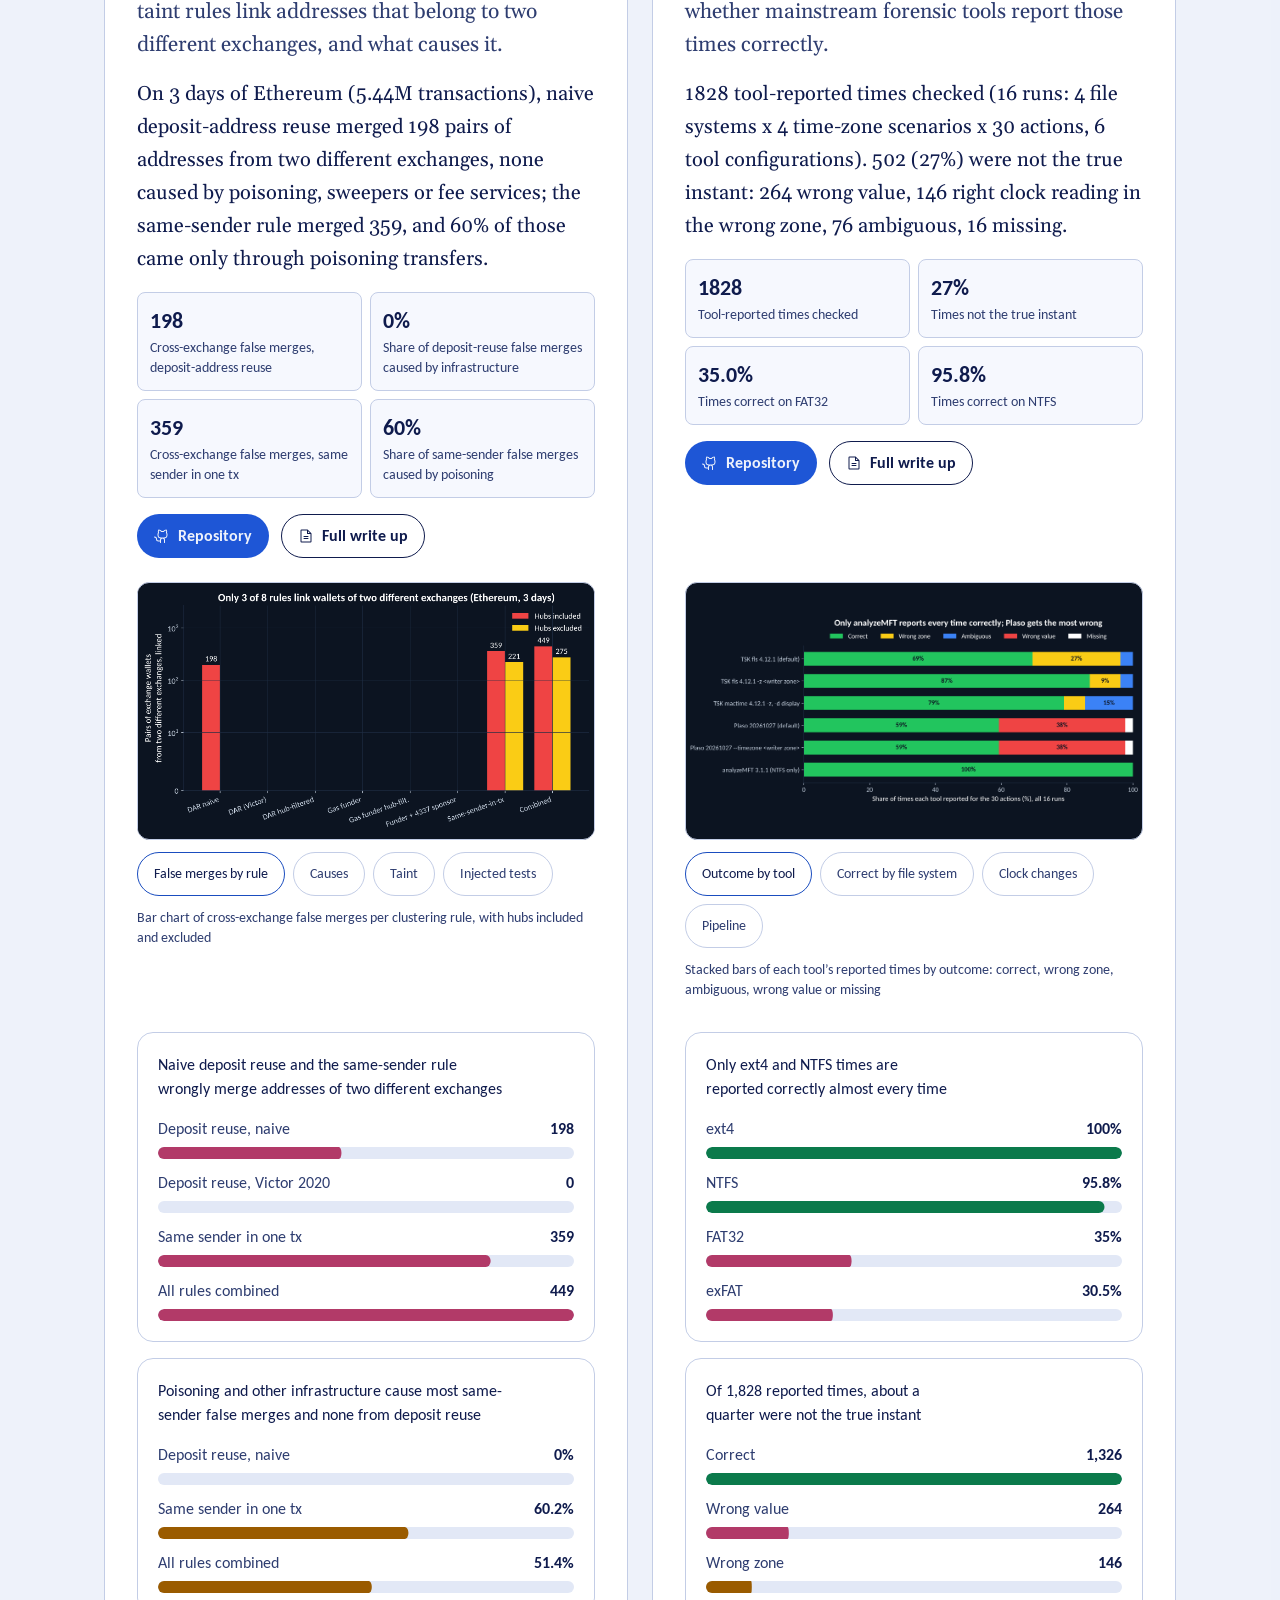
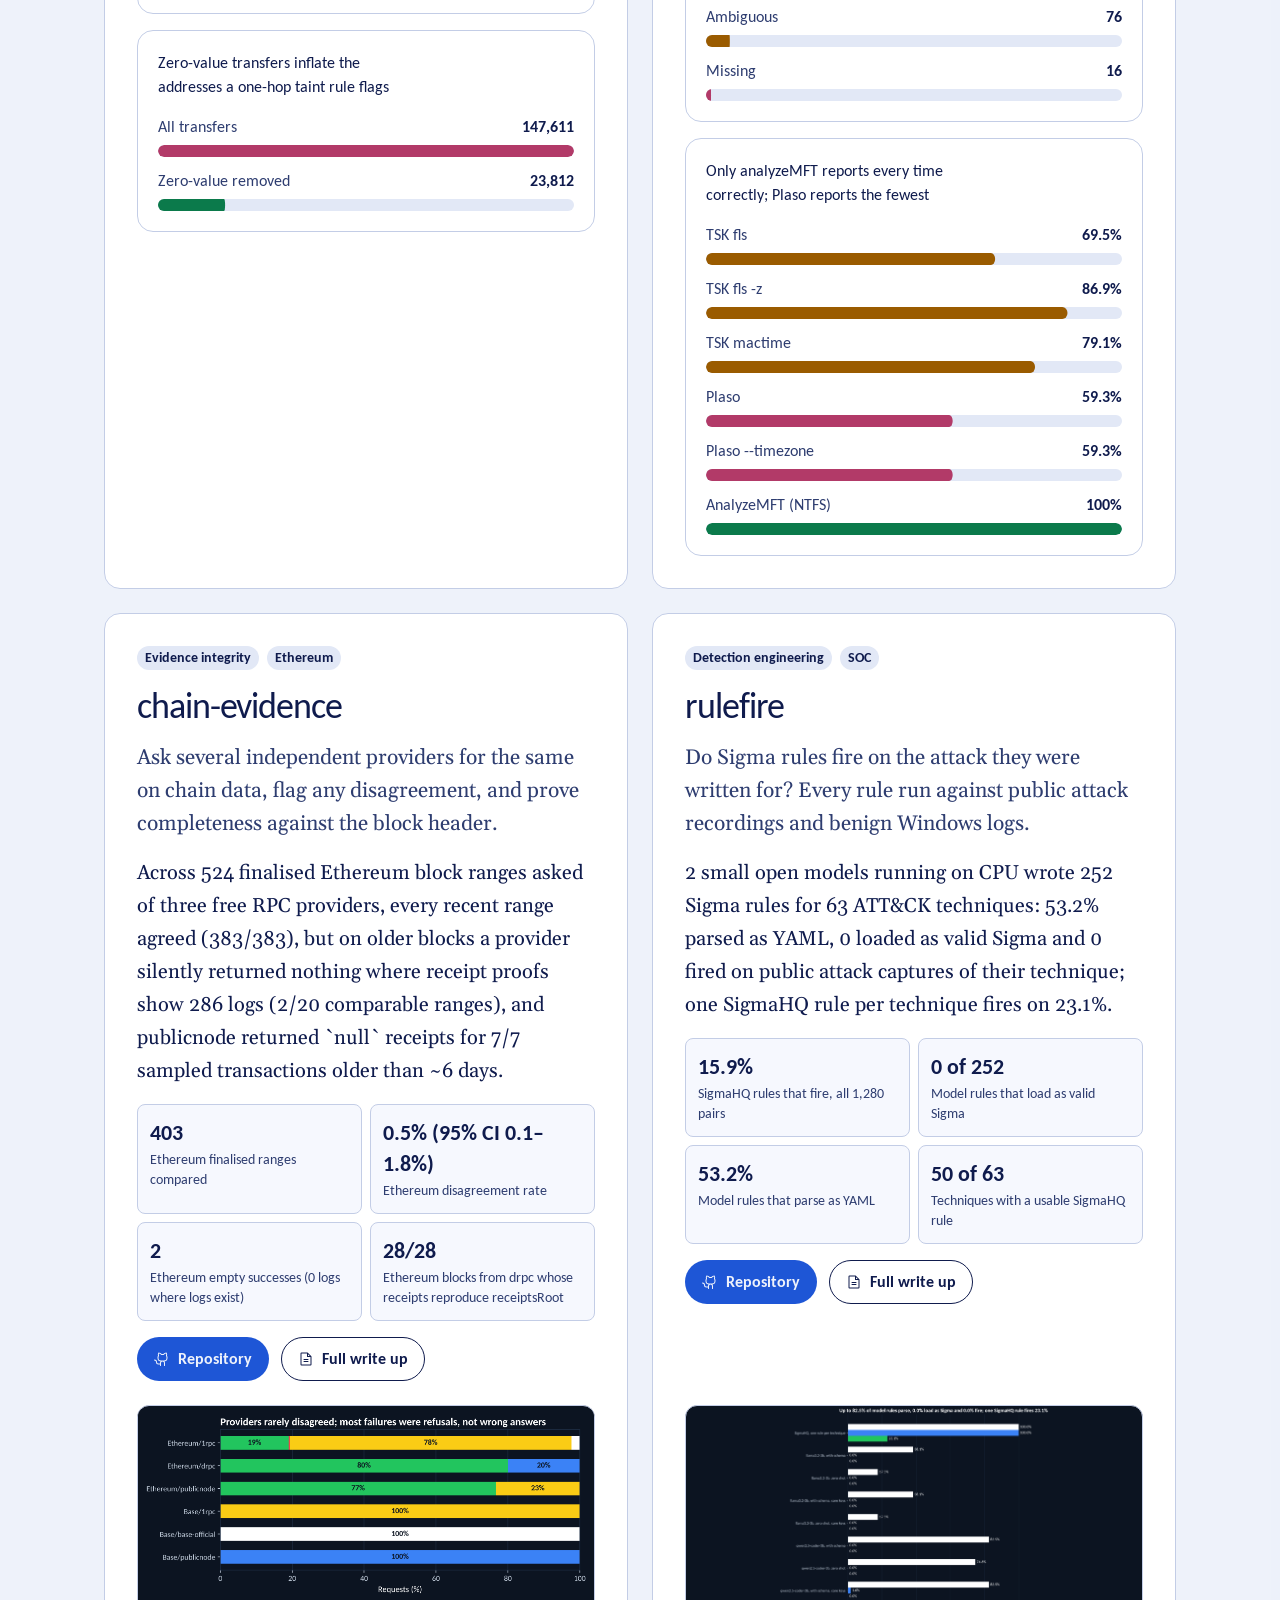
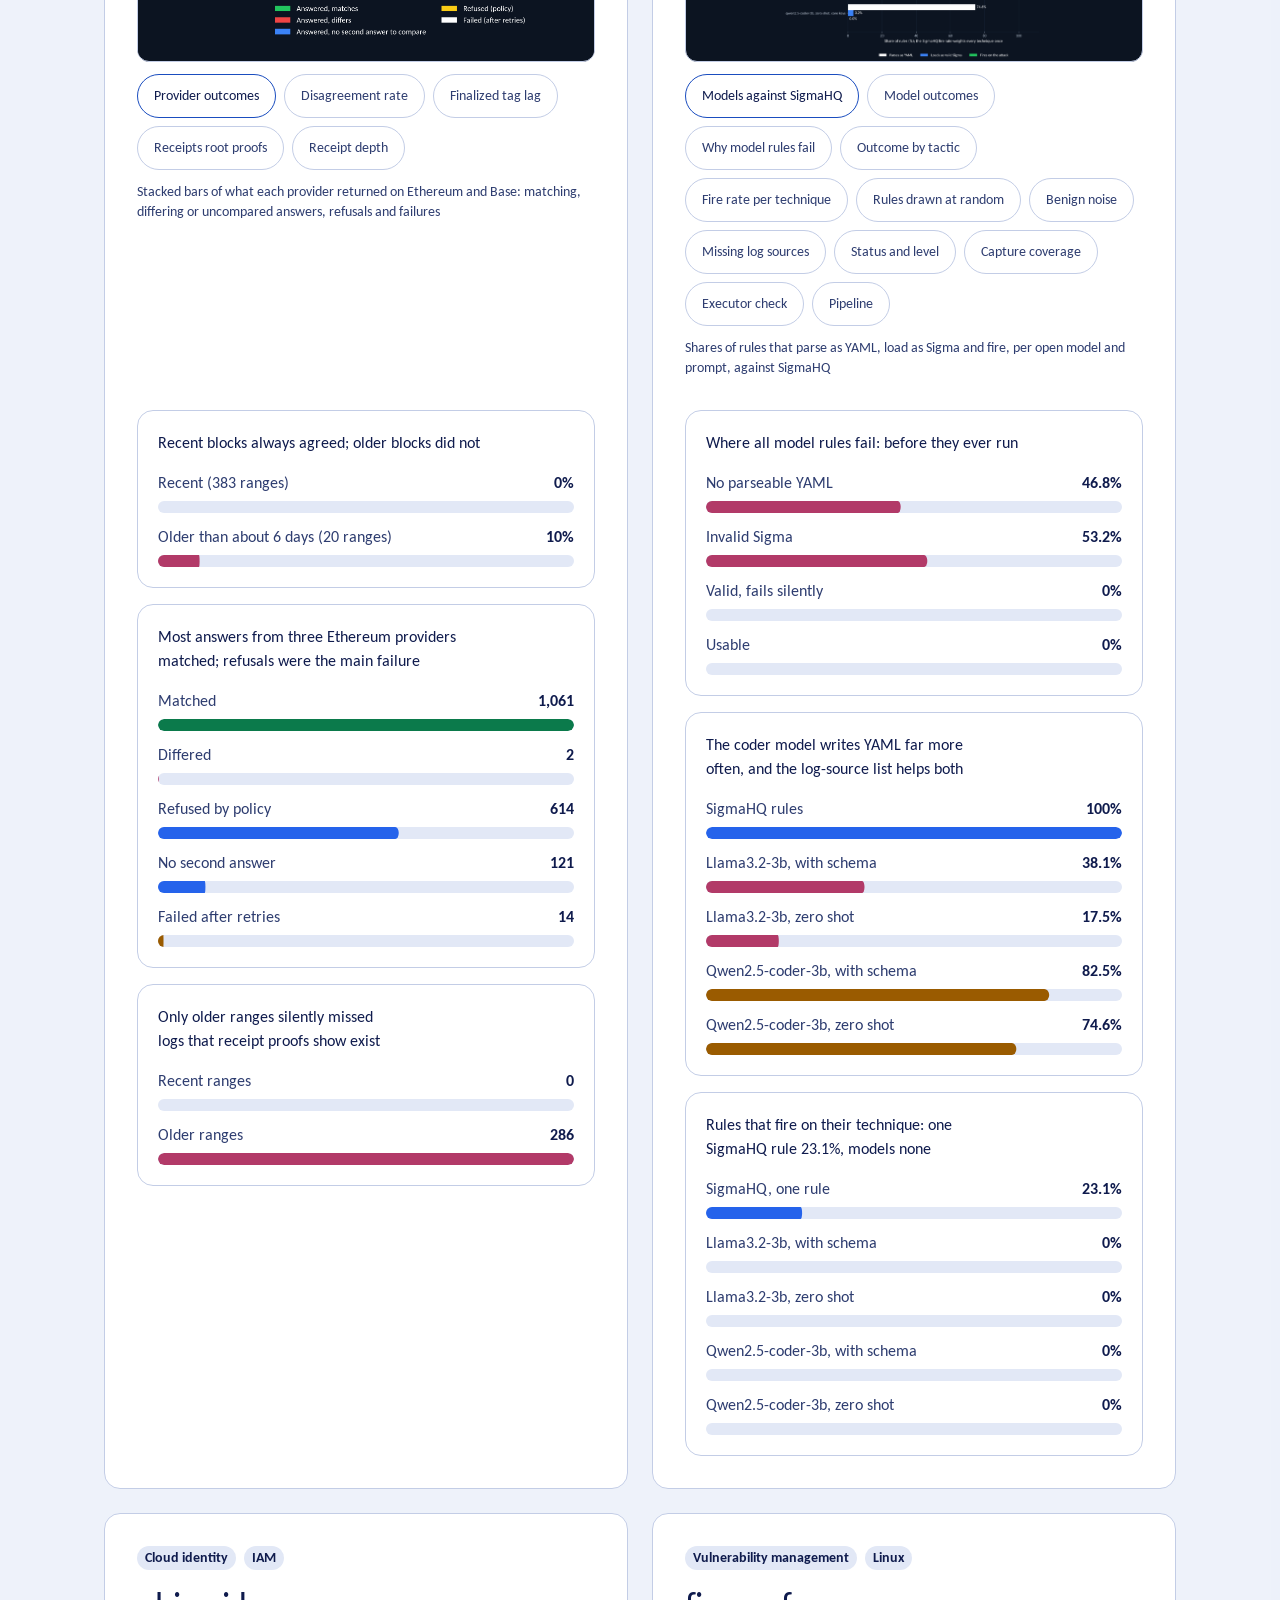
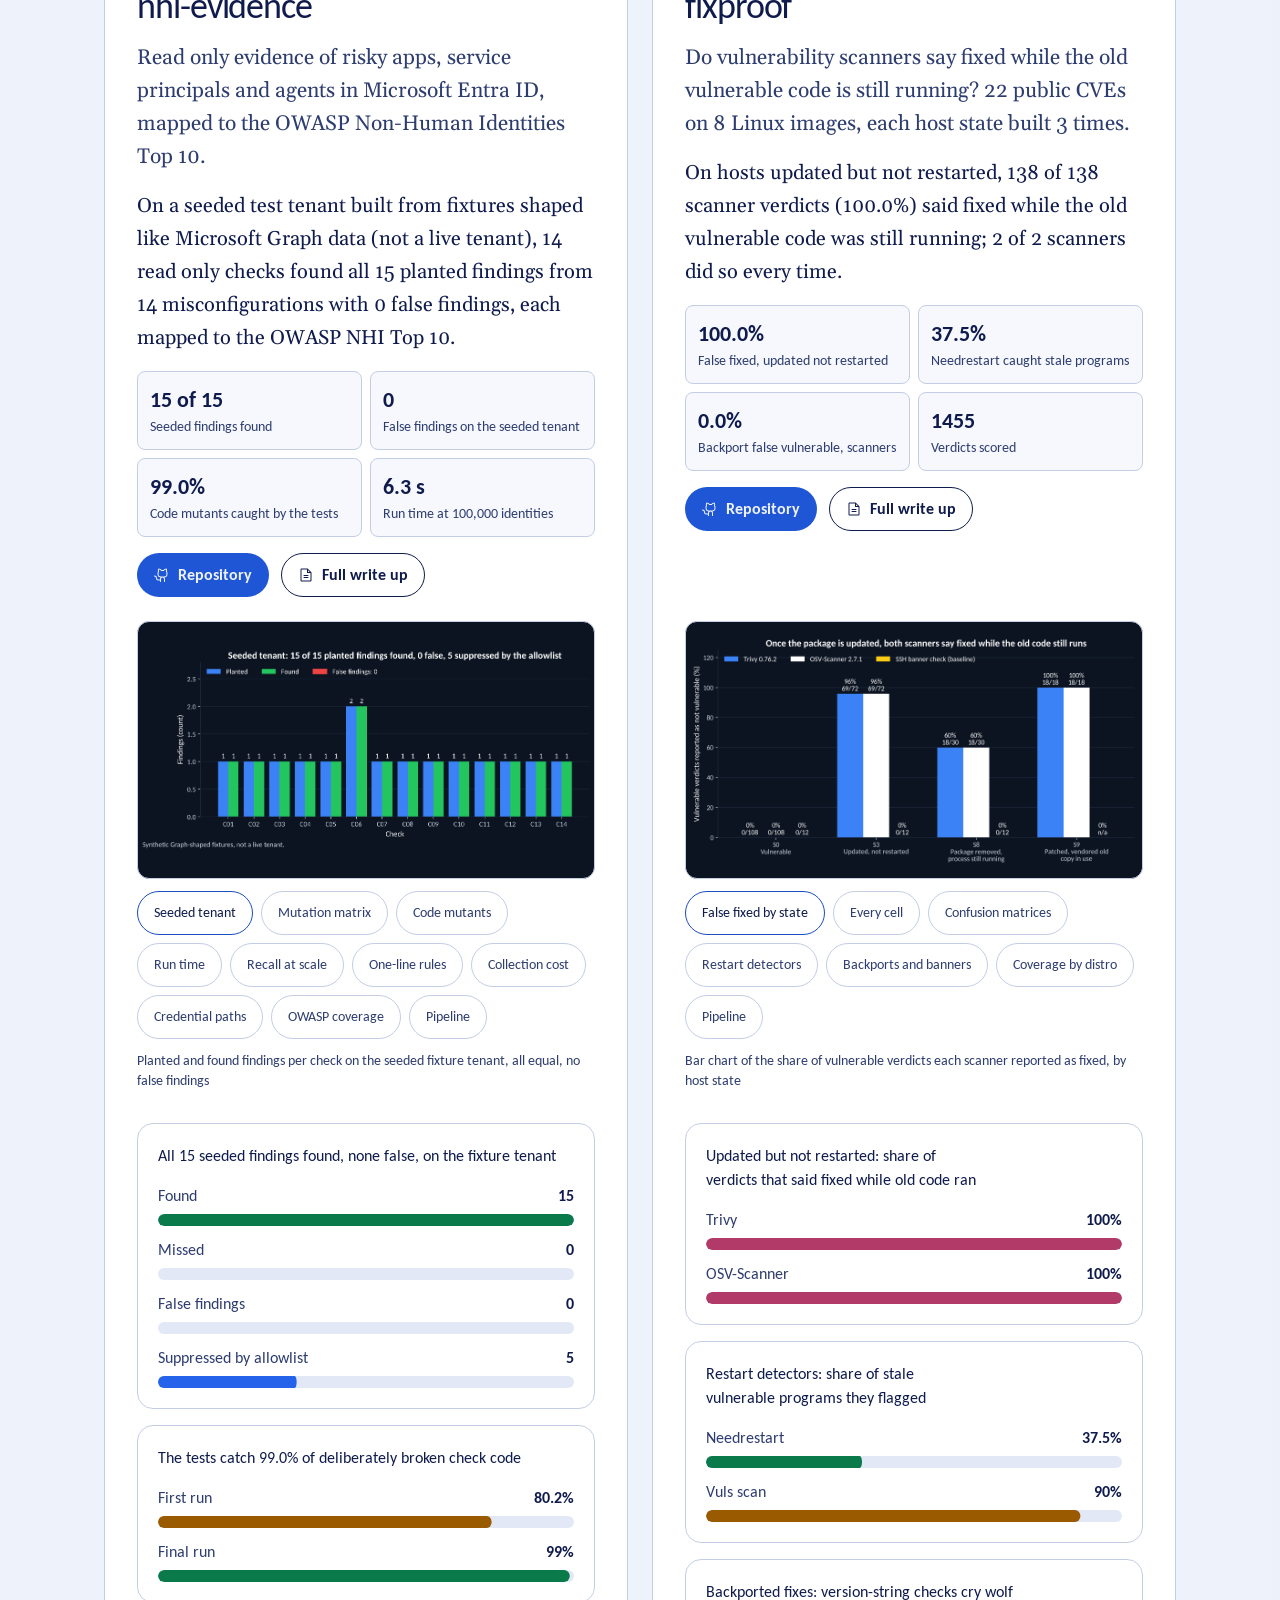
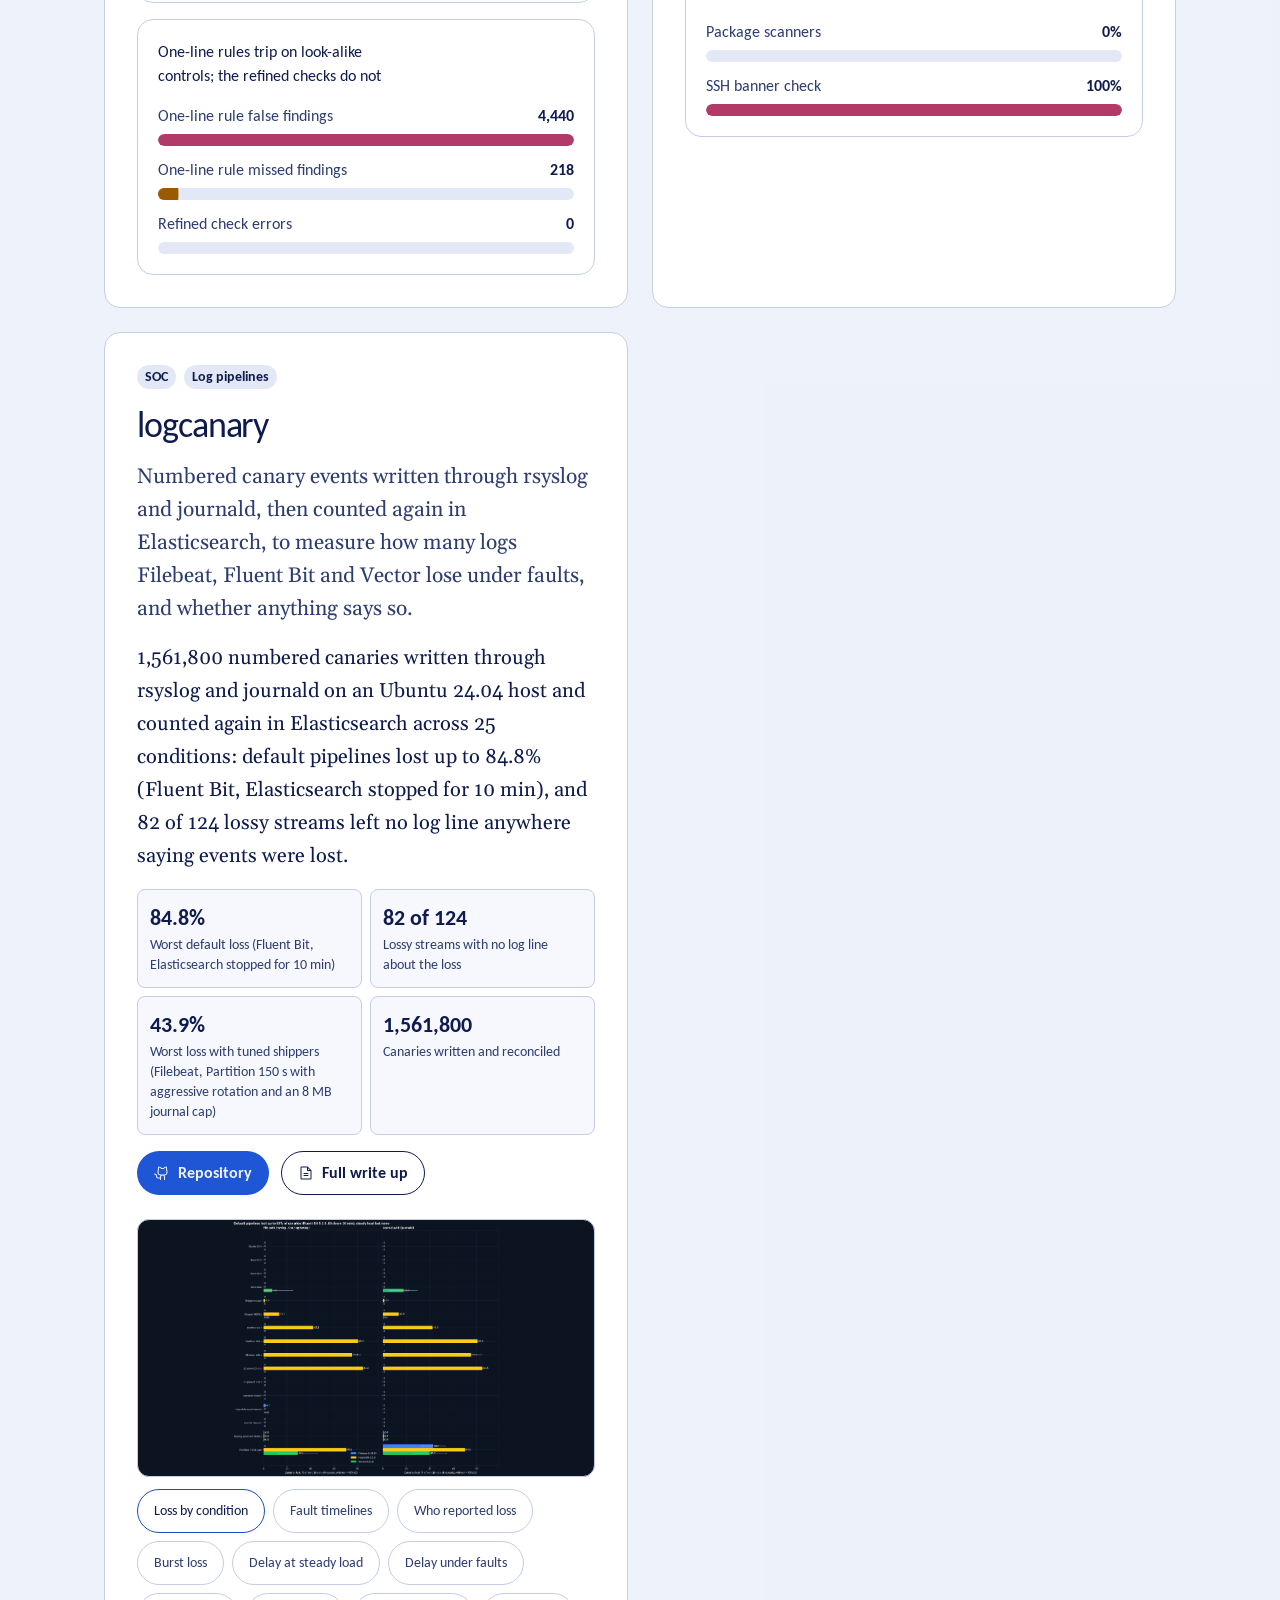
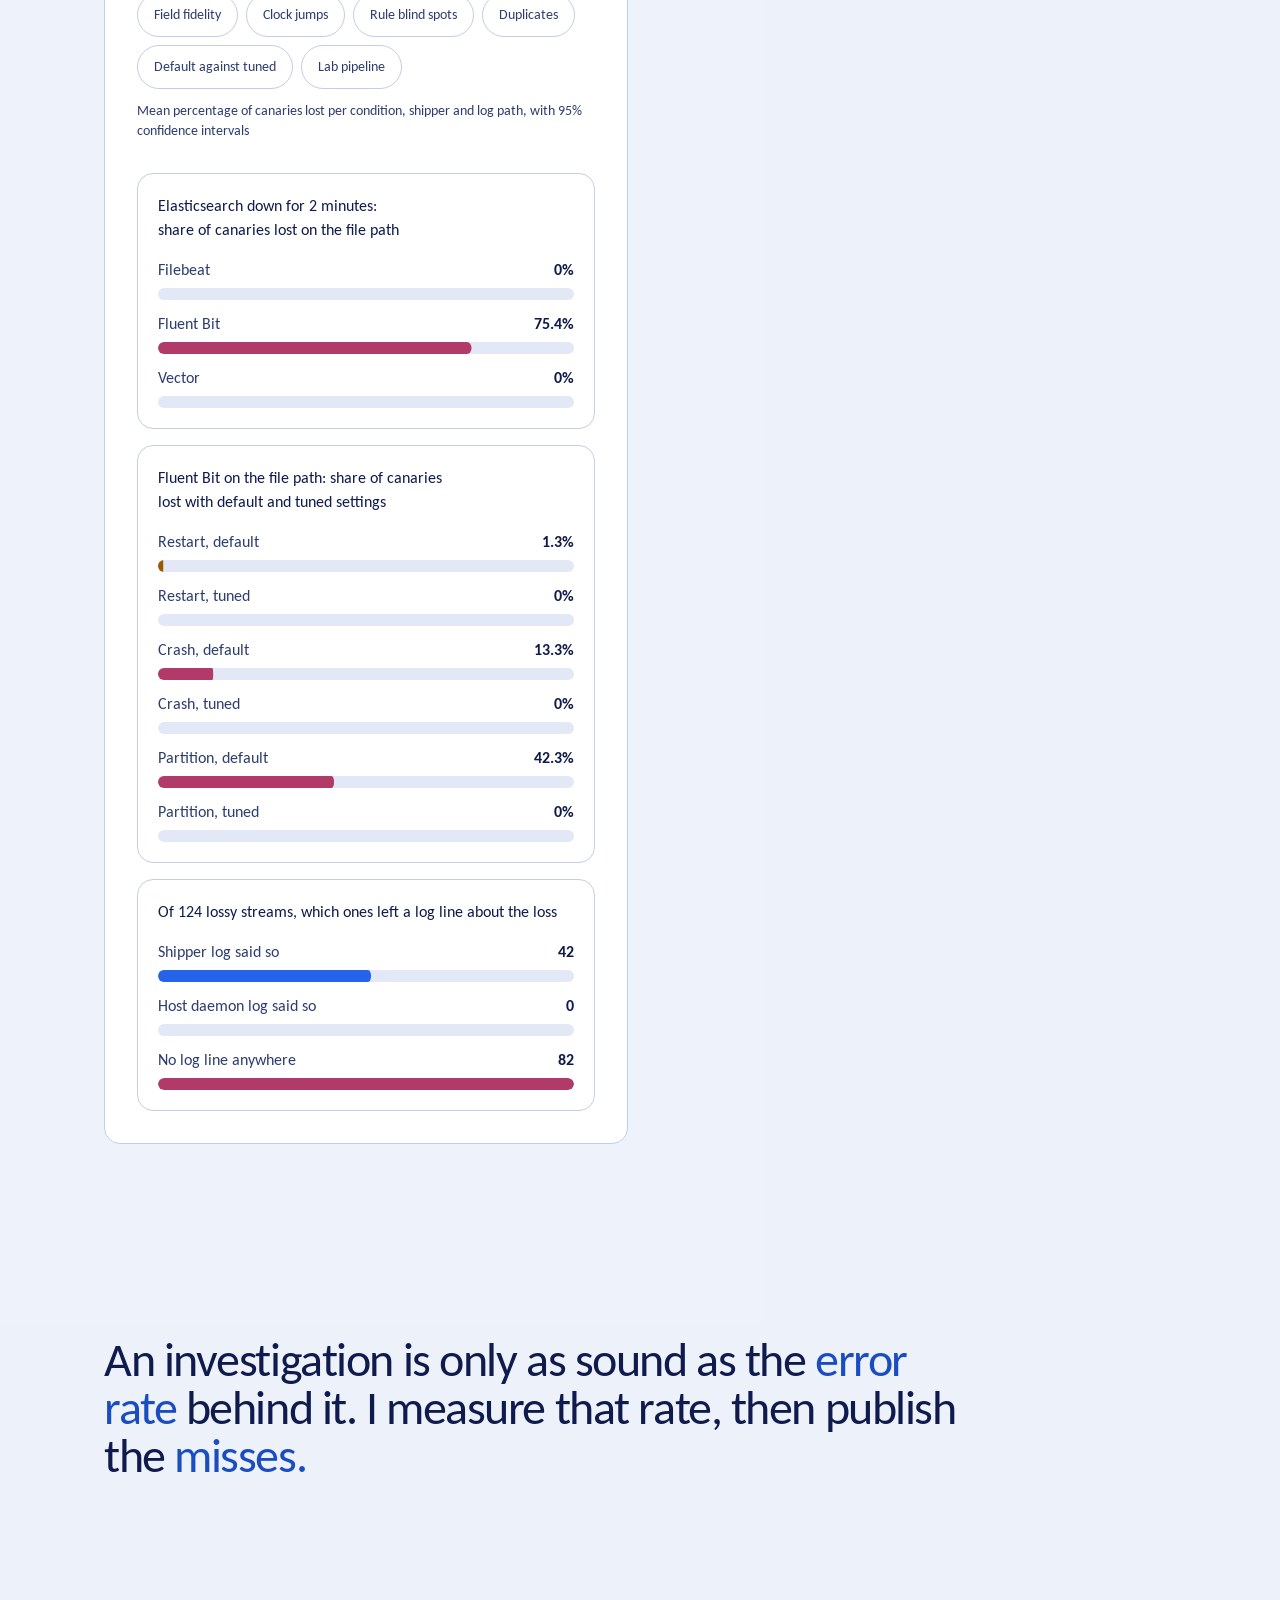
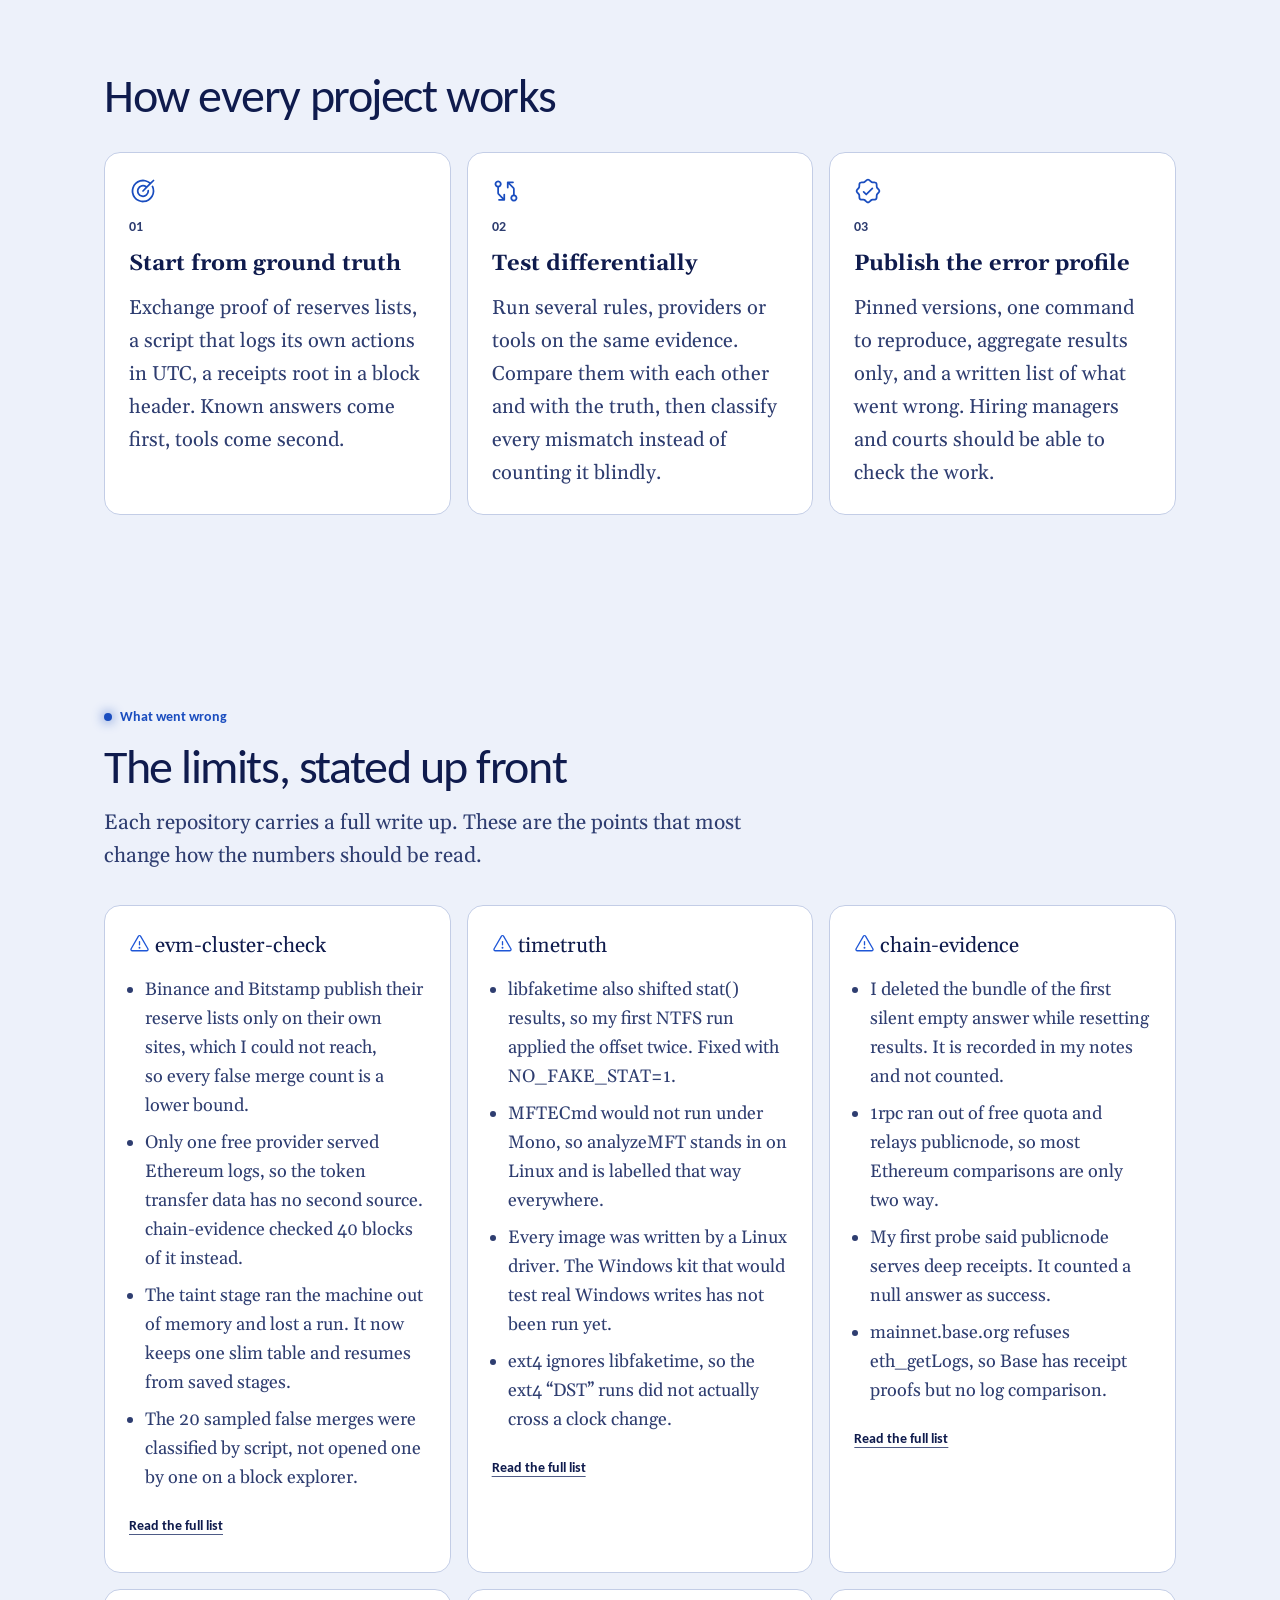
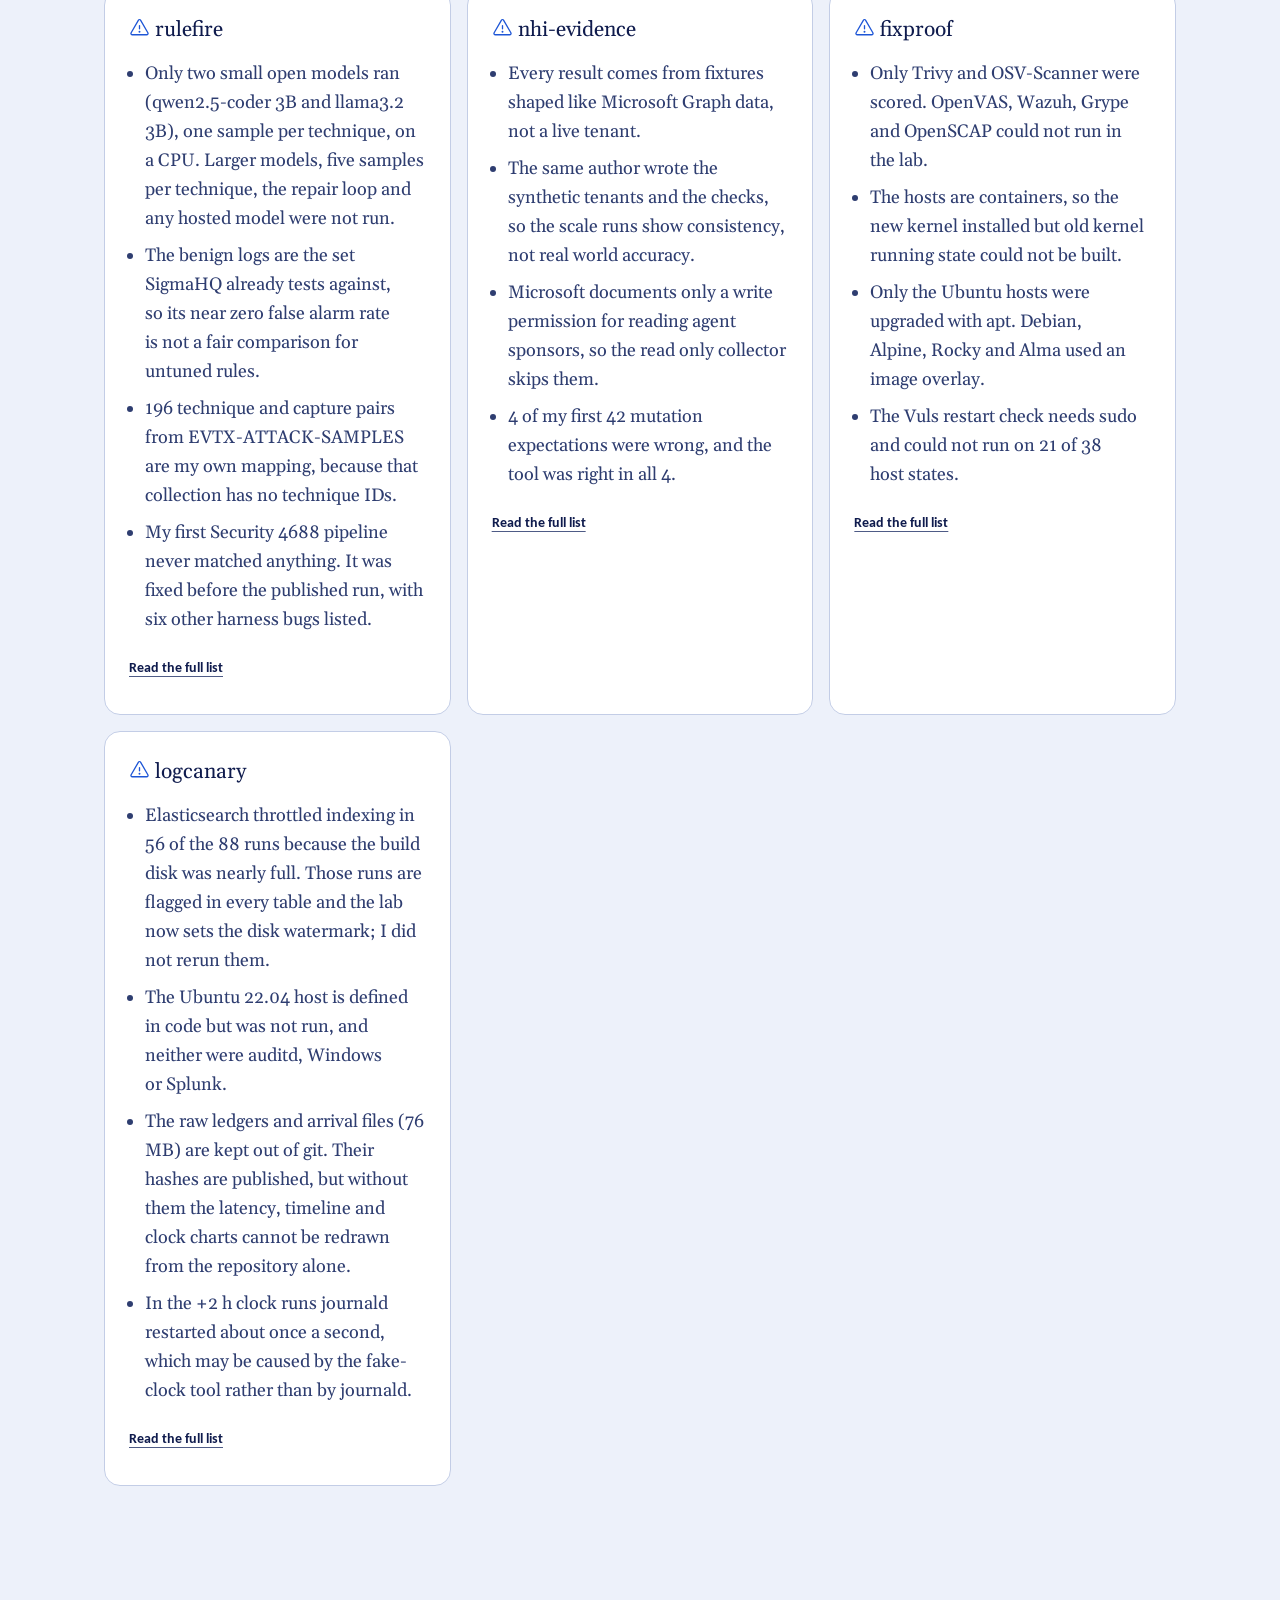
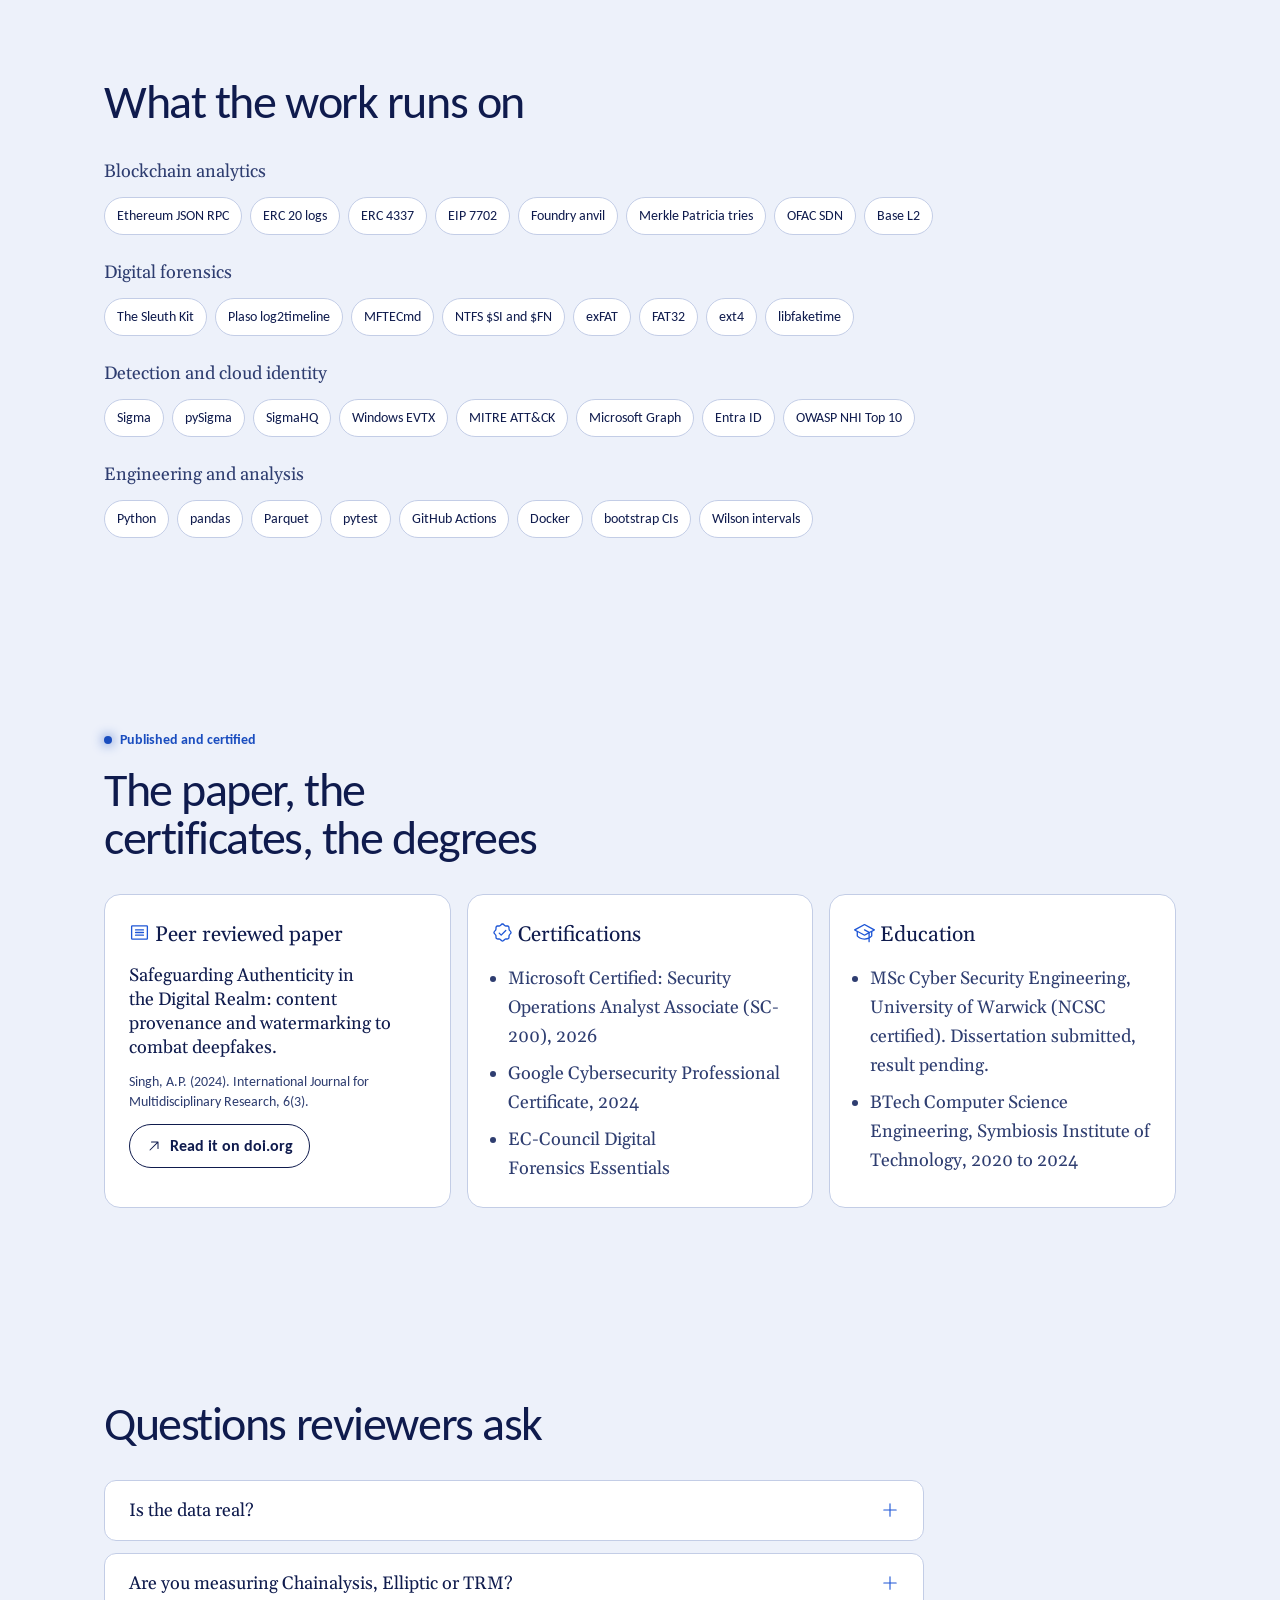
==== commit 93f054ee: "Audit fixes: light colour scheme, hidden back-to-top out of tab order, seven benchmarks, CV page cou" ====
--- a/research/index.html
+++ b/research/index.html
@@ -9,7 +9,7 @@
   <link rel="canonical" href="https://itsashutoshpsingh.github.io/portfolio/research/">
   <meta property="og:type" content="website">
   <meta property="og:title" content="Ashutosh Pal Singh · Measuring silent errors in crypto and forensic evidence">
-  <meta property="og:description" content="Six open benchmarks, among them Ethereum clustering false merges, RPC provider disagreement and forensic timeline time zone errors.">
+  <meta property="og:description" content="Seven open benchmarks, among them Ethereum clustering false merges, RPC provider disagreement and forensic timeline time zone errors.">
   <meta property="og:url" content="https://itsashutoshpsingh.github.io/portfolio/research/">
   <meta property="og:image" content="https://itsashutoshpsingh.github.io/portfolio/og.png">
   <meta name="twitter:card" content="summary_large_image">
@@ -17,7 +17,7 @@
   <link rel="preconnect" href="https://fonts.googleapis.com">
   <link rel="preconnect" href="https://fonts.gstatic.com" crossorigin>
   <link href="https://fonts.googleapis.com/css2?family=Geist+Mono:wght@400;500;600&display=swap" rel="stylesheet">
-  <link rel="stylesheet" href="assets/vendor/phosphor/style.css">
+  <link rel="stylesheet" href="assets/css/icons.css">
   <link rel="stylesheet" href="../tokens.css">
   <link rel="stylesheet" href="assets/css/site.css">
   <link rel="stylesheet" href="../fx.css">
@@ -88,7 +88,7 @@
         <div class="wrap">
           <div class="section-head rise">
             <span class="eyebrow caption-3">Work</span>
-            <h2 class="heading-2" id="work-h">Six benchmarks, one question</h2>
+            <h2 class="heading-2" id="work-h">Seven benchmarks, one question</h2>
             <p class="title-2 muted">How often does the evidence pipeline quietly get it wrong? Each project answers with a number, a method you can rerun, and a list of what the number does not prove.</p>
           </div>
           <div class="projects" id="projects">
--- a/research/assets/css/icons.css
+++ b/research/assets/css/icons.css
@@ -0,0 +1,17 @@
+/* Icons: the Phosphor (MIT) shapes this site uses, drawn as masks in the text colour, instead of a 147 KB icon font */
+.ph { display: inline-block; width: 1em; height: 1em; flex: none; vertical-align: -0.125em; background: currentColor; -webkit-mask: var(--ph) center / contain no-repeat; mask: var(--ph) center / contain no-repeat; }
+.ph-arrow-down { --ph: url("data:image/svg+xml,%3Csvg xmlns=%22http://www.w3.org/2000/svg%22 viewBox=%220 0 256 256%22 fill=%22currentColor%22%3E%3Cpath d=%22M205.66,149.66l-72,72a8,8,0,0,1-11.32,0l-72-72a8,8,0,0,1,11.32-11.32L120,196.69V40a8,8,0,0,1,16,0V196.69l58.34-58.35a8,8,0,0,1,11.32,11.32Z%22/%3E%3C/svg%3E"); }
+.ph-arrow-up-right { --ph: url("data:image/svg+xml,%3Csvg xmlns=%22http://www.w3.org/2000/svg%22 viewBox=%220 0 256 256%22 fill=%22currentColor%22%3E%3Cpath d=%22M200,64V168a8,8,0,0,1-16,0V83.31L69.66,197.66a8,8,0,0,1-11.32-11.32L172.69,72H88a8,8,0,0,1,0-16H192A8,8,0,0,1,200,64Z%22/%3E%3C/svg%3E"); }
+.ph-article { --ph: url("data:image/svg+xml,%3Csvg xmlns=%22http://www.w3.org/2000/svg%22 viewBox=%220 0 256 256%22 fill=%22currentColor%22%3E%3Cpath d=%22M216,40H40A16,16,0,0,0,24,56V200a16,16,0,0,0,16,16H216a16,16,0,0,0,16-16V56A16,16,0,0,0,216,40Zm0,160H40V56H216V200ZM184,96a8,8,0,0,1-8,8H80a8,8,0,0,1,0-16h96A8,8,0,0,1,184,96Zm0,32a8,8,0,0,1-8,8H80a8,8,0,0,1,0-16h96A8,8,0,0,1,184,128Zm0,32a8,8,0,0,1-8,8H80a8,8,0,0,1,0-16h96A8,8,0,0,1,184,160Z%22/%3E%3C/svg%3E"); }
+.ph-file-text { --ph: url("data:image/svg+xml,%3Csvg xmlns=%22http://www.w3.org/2000/svg%22 viewBox=%220 0 256 256%22 fill=%22currentColor%22%3E%3Cpath d=%22M213.66,82.34l-56-56A8,8,0,0,0,152,24H56A16,16,0,0,0,40,40V216a16,16,0,0,0,16,16H200a16,16,0,0,0,16-16V88A8,8,0,0,0,213.66,82.34ZM160,51.31,188.69,80H160ZM200,216H56V40h88V88a8,8,0,0,0,8,8h48V216Zm-32-80a8,8,0,0,1-8,8H96a8,8,0,0,1,0-16h64A8,8,0,0,1,168,136Zm0,32a8,8,0,0,1-8,8H96a8,8,0,0,1,0-16h64A8,8,0,0,1,168,168Z%22/%3E%3C/svg%3E"); }
+.ph-git-diff { --ph: url("data:image/svg+xml,%3Csvg xmlns=%22http://www.w3.org/2000/svg%22 viewBox=%220 0 256 256%22 fill=%22currentColor%22%3E%3Cpath d=%22M112,152a8,8,0,0,0-8,8v28.69L66.34,151A8,8,0,0,1,64,145.37V95a32,32,0,1,0-16,0v50.38a23.85,23.85,0,0,0,7,17L92.69,200H64a8,8,0,0,0,0,16h48a8,8,0,0,0,8-8V160A8,8,0,0,0,112,152ZM40,64A16,16,0,1,1,56,80,16,16,0,0,1,40,64Zm168,97V110.63a23.85,23.85,0,0,0-7-17L163.31,56H192a8,8,0,0,0,0-16H144a8,8,0,0,0-8,8V96a8,8,0,0,0,16,0V67.31L189.66,105a8,8,0,0,1,2.34,5.66V161a32,32,0,1,0,16,0Zm-8,47a16,16,0,1,1,16-16A16,16,0,0,1,200,208Z%22/%3E%3C/svg%3E"); }
+.ph-github-logo { --ph: url("data:image/svg+xml,%3Csvg xmlns=%22http://www.w3.org/2000/svg%22 viewBox=%220 0 256 256%22 fill=%22currentColor%22%3E%3Cpath d=%22M208.31,75.68A59.78,59.78,0,0,0,202.93,28,8,8,0,0,0,196,24a59.75,59.75,0,0,0-48,24H124A59.75,59.75,0,0,0,76,24a8,8,0,0,0-6.93,4,59.78,59.78,0,0,0-5.38,47.68A58.14,58.14,0,0,0,56,104v8a56.06,56.06,0,0,0,48.44,55.47A39.8,39.8,0,0,0,96,192v8H72a24,24,0,0,1-24-24A40,40,0,0,0,8,136a8,8,0,0,0,0,16,24,24,0,0,1,24,24,40,40,0,0,0,40,40H96v16a8,8,0,0,0,16,0V192a24,24,0,0,1,48,0v40a8,8,0,0,0,16,0V192a39.8,39.8,0,0,0-8.44-24.53A56.06,56.06,0,0,0,216,112v-8A58.14,58.14,0,0,0,208.31,75.68ZM200,112a40,40,0,0,1-40,40H112a40,40,0,0,1-40-40v-8a41.74,41.74,0,0,1,6.9-22.48A8,8,0,0,0,80,73.83a43.81,43.81,0,0,1,.79-33.58,43.88,43.88,0,0,1,32.32,20.06A8,8,0,0,0,119.82,64h32.35a8,8,0,0,0,6.74-3.69,43.87,43.87,0,0,1,32.32-20.06A43.81,43.81,0,0,1,192,73.83a8.09,8.09,0,0,0,1,7.65A41.72,41.72,0,0,1,200,104Z%22/%3E%3C/svg%3E"); }
+.ph-graduation-cap { --ph: url("data:image/svg+xml,%3Csvg xmlns=%22http://www.w3.org/2000/svg%22 viewBox=%220 0 256 256%22 fill=%22currentColor%22%3E%3Cpath d=%22M251.76,88.94l-120-64a8,8,0,0,0-7.52,0l-120,64a8,8,0,0,0,0,14.12L32,117.87v48.42a15.91,15.91,0,0,0,4.06,10.65C49.16,191.53,78.51,216,128,216a130,130,0,0,0,48-8.76V240a8,8,0,0,0,16,0V199.51a115.63,115.63,0,0,0,27.94-22.57A15.91,15.91,0,0,0,224,166.29V117.87l27.76-14.81a8,8,0,0,0,0-14.12ZM128,200c-43.27,0-68.72-21.14-80-33.71V126.4l76.24,40.66a8,8,0,0,0,7.52,0L176,143.47v46.34C163.4,195.69,147.52,200,128,200Zm80-33.75a97.83,97.83,0,0,1-16,14.25V134.93l16-8.53ZM188,118.94l-.22-.13-56-29.87a8,8,0,0,0-7.52,14.12L171,128l-43,22.93L25,96,128,41.07,231,96Z%22/%3E%3C/svg%3E"); }
+.ph-plus { --ph: url("data:image/svg+xml,%3Csvg xmlns=%22http://www.w3.org/2000/svg%22 viewBox=%220 0 256 256%22 fill=%22currentColor%22%3E%3Cpath d=%22M224,128a8,8,0,0,1-8,8H136v80a8,8,0,0,1-16,0V136H40a8,8,0,0,1,0-16h80V40a8,8,0,0,1,16,0v80h80A8,8,0,0,1,224,128Z%22/%3E%3C/svg%3E"); }
+.ph-seal-check { --ph: url("data:image/svg+xml,%3Csvg xmlns=%22http://www.w3.org/2000/svg%22 viewBox=%220 0 256 256%22 fill=%22currentColor%22%3E%3Cpath d=%22M225.86,102.82c-3.77-3.94-7.67-8-9.14-11.57-1.36-3.27-1.44-8.69-1.52-13.94-.15-9.76-.31-20.82-8-28.51s-18.75-7.85-28.51-8c-5.25-.08-10.67-.16-13.94-1.52-3.56-1.47-7.63-5.37-11.57-9.14C146.28,23.51,138.44,16,128,16s-18.27,7.51-25.18,14.14c-3.94,3.77-8,7.67-11.57,9.14C88,40.64,82.56,40.72,77.31,40.8c-9.76.15-20.82.31-28.51,8S41,67.55,40.8,77.31c-.08,5.25-.16,10.67-1.52,13.94-1.47,3.56-5.37,7.63-9.14,11.57C23.51,109.72,16,117.56,16,128s7.51,18.27,14.14,25.18c3.77,3.94,7.67,8,9.14,11.57,1.36,3.27,1.44,8.69,1.52,13.94.15,9.76.31,20.82,8,28.51s18.75,7.85,28.51,8c5.25.08,10.67.16,13.94,1.52,3.56,1.47,7.63,5.37,11.57,9.14C109.72,232.49,117.56,240,128,240s18.27-7.51,25.18-14.14c3.94-3.77,8-7.67,11.57-9.14,3.27-1.36,8.69-1.44,13.94-1.52,9.76-.15,20.82-.31,28.51-8s7.85-18.75,8-28.51c.08-5.25.16-10.67,1.52-13.94,1.47-3.56,5.37-7.63,9.14-11.57C232.49,146.28,240,138.44,240,128S232.49,109.73,225.86,102.82Zm-11.55,39.29c-4.79,5-9.75,10.17-12.38,16.52-2.52,6.1-2.63,13.07-2.73,19.82-.1,7-.21,14.33-3.32,17.43s-10.39,3.22-17.43,3.32c-6.75.1-13.72.21-19.82,2.73-6.35,2.63-11.52,7.59-16.52,12.38S132,224,128,224s-9.15-4.92-14.11-9.69-10.17-9.75-16.52-12.38c-6.1-2.52-13.07-2.63-19.82-2.73-7-.1-14.33-.21-17.43-3.32s-3.22-10.39-3.32-17.43c-.1-6.75-.21-13.72-2.73-19.82-2.63-6.35-7.59-11.52-12.38-16.52S32,132,32,128s4.92-9.15,9.69-14.11,9.75-10.17,12.38-16.52c2.52-6.1,2.63-13.07,2.73-19.82.1-7,.21-14.33,3.32-17.43S70.51,56.9,77.55,56.8c6.75-.1,13.72-.21,19.82-2.73,6.35-2.63,11.52-7.59,16.52-12.38S124,32,128,32s9.15,4.92,14.11,9.69,10.17,9.75,16.52,12.38c6.1,2.52,13.07,2.63,19.82,2.73,7,.1,14.33.21,17.43,3.32s3.22,10.39,3.32,17.43c.1,6.75.21,13.72,2.73,19.82,2.63,6.35,7.59,11.52,12.38,16.52S224,124,224,128,219.08,137.15,214.31,142.11ZM173.66,98.34a8,8,0,0,1,0,11.32l-56,56a8,8,0,0,1-11.32,0l-24-24a8,8,0,0,1,11.32-11.32L112,148.69l50.34-50.35A8,8,0,0,1,173.66,98.34Z%22/%3E%3C/svg%3E"); }
+.ph-target { --ph: url("data:image/svg+xml,%3Csvg xmlns=%22http://www.w3.org/2000/svg%22 viewBox=%220 0 256 256%22 fill=%22currentColor%22%3E%3Cpath d=%22M221.87,83.16A104.1,104.1,0,1,1,195.67,49l22.67-22.68a8,8,0,0,1,11.32,11.32l-96,96a8,8,0,0,1-11.32-11.32l27.72-27.72a40,40,0,1,0,17.87,31.09,8,8,0,1,1,16-.9,56,56,0,1,1-22.38-41.65L184.3,60.39a87.88,87.88,0,1,0,23.13,29.67,8,8,0,0,1,14.44-6.9Z%22/%3E%3C/svg%3E"); }
+.ph-warning { --ph: url("data:image/svg+xml,%3Csvg xmlns=%22http://www.w3.org/2000/svg%22 viewBox=%220 0 256 256%22 fill=%22currentColor%22%3E%3Cpath d=%22M236.8,188.09,149.35,36.22h0a24.76,24.76,0,0,0-42.7,0L19.2,188.09a23.51,23.51,0,0,0,0,23.72A24.35,24.35,0,0,0,40.55,224h174.9a24.35,24.35,0,0,0,21.33-12.19A23.51,23.51,0,0,0,236.8,188.09ZM222.93,203.8a8.5,8.5,0,0,1-7.48,4.2H40.55a8.5,8.5,0,0,1-7.48-4.2,7.59,7.59,0,0,1,0-7.72L120.52,44.21a8.75,8.75,0,0,1,15,0l87.45,151.87A7.59,7.59,0,0,1,222.93,203.8ZM120,144V104a8,8,0,0,1,16,0v40a8,8,0,0,1-16,0Zm20,36a12,12,0,1,1-12-12A12,12,0,0,1,140,180Z%22/%3E%3C/svg%3E"); }
+.ph-download-simple { --ph: url("data:image/svg+xml,%3Csvg xmlns=%22http://www.w3.org/2000/svg%22 viewBox=%220 0 256 256%22 fill=%22currentColor%22%3E%3Cpath d=%22M224,144v64a8,8,0,0,1-8,8H40a8,8,0,0,1-8-8V144a8,8,0,0,1,16,0v56H208V144a8,8,0,0,1,16,0Zm-101.66,5.66a8,8,0,0,0,11.32,0l40-40a8,8,0,0,0-11.32-11.32L136,124.69V32a8,8,0,0,0-16,0v92.69L93.66,98.34a8,8,0,0,0-11.32,11.32Z%22/%3E%3C/svg%3E"); }
+.ph-envelope-simple { --ph: url("data:image/svg+xml,%3Csvg xmlns=%22http://www.w3.org/2000/svg%22 viewBox=%220 0 256 256%22 fill=%22currentColor%22%3E%3Cpath d=%22M224,48H32a8,8,0,0,0-8,8V192a16,16,0,0,0,16,16H216a16,16,0,0,0,16-16V56A8,8,0,0,0,224,48ZM203.43,64,128,133.15,52.57,64ZM216,192H40V74.19l82.59,75.71a8,8,0,0,0,10.82,0L216,74.19V192Z%22/%3E%3C/svg%3E"); }
+.ph-linkedin-logo { --ph: url("data:image/svg+xml,%3Csvg xmlns=%22http://www.w3.org/2000/svg%22 viewBox=%220 0 256 256%22 fill=%22currentColor%22%3E%3Cpath d=%22M216,24H40A16,16,0,0,0,24,40V216a16,16,0,0,0,16,16H216a16,16,0,0,0,16-16V40A16,16,0,0,0,216,24Zm0,192H40V40H216V216ZM96,112v64a8,8,0,0,1-16,0V112a8,8,0,0,1,16,0Zm88,28v36a8,8,0,0,1-16,0V140a20,20,0,0,0-40,0v36a8,8,0,0,1-16,0V112a8,8,0,0,1,15.79-1.78A36,36,0,0,1,184,140ZM100,84A12,12,0,1,1,88,72,12,12,0,0,1,100,84Z%22/%3E%3C/svg%3E"); }
+.ph-user { --ph: url("data:image/svg+xml,%3Csvg xmlns=%22http://www.w3.org/2000/svg%22 viewBox=%220 0 256 256%22 fill=%22currentColor%22%3E%3Cpath d=%22M230.92,212c-15.23-26.33-38.7-45.21-66.09-54.16a72,72,0,1,0-73.66,0C63.78,166.78,40.31,185.66,25.08,212a8,8,0,1,0,13.85,8c18.84-32.56,52.14-52,89.07-52s70.23,19.44,89.07,52a8,8,0,1,0,13.85-8ZM72,96a56,56,0,1,1,56,56A56.06,56.06,0,0,1,72,96Z%22/%3E%3C/svg%3E"); }
--- a/research/assets/css/site.css
+++ b/research/assets/css/site.css
@@ -1,6 +1,6 @@
 /* Tokens: spacing, radius, type and colour come from one table each. */
 :root {
-  color-scheme: dark;
+  color-scheme: light;
   --bg: var(--c-bg);
   --surface-1: var(--c-surface-1);
   --surface-2: var(--c-surface-2);
@@ -342,3 +342,5 @@
 @media (max-width: 767px) { .body-3 { font-size: 19px; line-height: 31px; } .lede { font-size: 20px; line-height: 32px; } }
 /* The hero label wraps on narrow phones instead of running under the edge */
 .hero__head .eyebrow { max-width: 100%; white-space: normal; flex-wrap: wrap; row-gap: 2px; }
+
+.js .rise:focus-within { opacity: 1; transform: none; }  /* a keyboard user never lands on hidden content */
--- a/fx.css
+++ b/fx.css
@@ -6,7 +6,7 @@
 canvas.journey.is-ready { opacity: 1; }
 
 /* The meter: how far down the page, and where in the journey the reader is */
-.meter { position: fixed; right: 12px; bottom: 24px; z-index: 44; width: 100px; display: none; justify-items: center; gap: 2px; padding: 12px 6px 14px; text-align: center;
+.meter { position: fixed; right: 16px; bottom: 136px; z-index: 44; width: 100px; display: none; justify-items: center; gap: 2px; padding: 12px 6px 14px; text-align: center;
   border-radius: 16px; border: 1px solid var(--c-line); background: rgba(var(--c-scrim), .94);
   opacity: 0; transform: translateX(8px); transition: opacity 200ms cubic-bezier(.23,1,.32,1), transform 200ms cubic-bezier(.23,1,.32,1); pointer-events: none; }
 .meter svg { grid-area: 1 / 1; width: 60px; height: 60px; transform: rotate(-90deg); }
@@ -39,7 +39,7 @@
   transform-origin: left; transform: scaleX(0); }
 @supports (animation-timeline: scroll()) { .progress { animation: fx-grow linear both; animation-timeline: scroll(root); } }
 @keyframes fx-grow { to { transform: scaleX(1); } }
-@supports not (animation-timeline: scroll()) { .progress { display: none; } }
+/* without scroll timelines, journey.js sets the transform each frame */
 
 /* Section eyebrow: a small label with a dot that pings three times, then rests */
 .eyebrow { position: relative; display: inline-flex; align-items: center; gap: 8px; color: var(--c-glacier); font-family: var(--font-ui); }
@@ -97,5 +97,34 @@
 .lenis:not(.lenis-autoToggle).lenis-stopped { overflow: clip; }
 .lenis [data-lenis-prevent] { overscroll-behavior: contain; }
 .lenis.lenis-smooth iframe { pointer-events: none; }
-/* On phones the text runs over the whole width, so the scene stays in the background */
-@media (max-width: 899px) { canvas.journey { opacity: .35; } }
+/* On phones the text runs over the whole width, so the network sits further back */
+@media (max-width: 899px) { canvas.journey.is-ready { opacity: .7; } }
+
+/* ===== The scroll cube: how far down the page, in 3D, and the way back to the top =====
+   Six glass faces; each fills from the bottom with the page's progress. The turn is set from journey.js. */
+.cube { position: fixed; right: 20px; bottom: 20px; z-index: 45; display: grid; justify-items: center; gap: 14px; width: 92px; padding: 18px 0 10px; border: 1px solid rgba(var(--c-tint), .18);
+  border-radius: 20px; background: rgba(255, 255, 255, .9); box-shadow: 0 18px 36px -18px rgba(15, 27, 77, .45); color: var(--c-ink); cursor: pointer; font: inherit;
+  opacity: 0; visibility: hidden; transform: translateY(12px) scale(.96); pointer-events: none; transition: opacity 220ms cubic-bezier(.23,1,.32,1), transform 220ms cubic-bezier(.23,1,.32,1), border-color 200ms ease, visibility 0s linear 220ms; }
+.cube.is-shown { opacity: 1; visibility: visible; transform: none; pointer-events: auto; transition-delay: 0s; }  /* hidden means out of the tab order too */
+@media (prefers-reduced-motion: reduce) { .cube { transform: none; transition: opacity 0s, visibility 0s; } }
+.cube:active { transform: scale(.97); }
+.cube:focus-visible { outline: 2px solid var(--c-glacier); outline-offset: 3px; }
+.cube__stage { width: 44px; height: 44px; perspective: 260px; }
+.cube__box { position: relative; display: block; width: 44px; height: 44px; transform-style: preserve-3d; transform: rotateX(-24deg) rotateY(38deg); will-change: transform; }
+.cube__f { position: absolute; inset: 0; overflow: hidden; border: 1.5px solid var(--c-accent); background: rgba(30, 86, 214, .08); backface-visibility: visible; }
+.cube__f b { position: absolute; inset: 0; background: linear-gradient(0deg, var(--c-green), var(--c-accent)); opacity: .85; transform-origin: bottom; transform: scaleY(var(--p, 0)); }
+.cube__f--front { transform: translateZ(22px); } .cube__f--back { transform: rotateY(180deg) translateZ(22px); }
+.cube__f--right { transform: rotateY(90deg) translateZ(22px); } .cube__f--left { transform: rotateY(-90deg) translateZ(22px); }
+.cube__f--top { transform: rotateX(90deg) translateZ(22px); } .cube__f--bottom { transform: rotateX(-90deg) translateZ(22px); }
+.cube__f--top b { transform: none; opacity: calc(var(--p, 0) * var(--p, 0) * .85); }   /* the lid lights up as the cube nears full */
+.cube__f--bottom b { transform: none; opacity: calc(.15 + var(--p, 0) * .7); }
+.cube__pct { font: 700 15px/18px var(--font-ui); font-variant-numeric: tabular-nums; }
+.cube__up { position: absolute; bottom: 10px; font: 700 15px/18px var(--font-ui); color: var(--c-accent); opacity: 0; transform: translateY(4px); transition: opacity 160ms ease, transform 160ms ease; }
+@media (hover: hover) and (pointer: fine) {
+  .cube:hover { border-color: var(--c-accent); }
+  .cube:hover .cube__pct { opacity: 0; } .cube:hover .cube__up { opacity: 1; transform: none; }
+}
+@media (max-width: 720px) { .cube { right: 12px; bottom: 12px; width: 76px; padding: 10px 0 8px; border-radius: 16px; } .cube__stage, .cube__box { width: 36px; height: 36px; }
+  .cube__f--front { transform: translateZ(18px); } .cube__f--back { transform: rotateY(180deg) translateZ(18px); } .cube__f--right { transform: rotateY(90deg) translateZ(18px); }
+  .cube__f--left { transform: rotateY(-90deg) translateZ(18px); } .cube__f--top { transform: rotateX(90deg) translateZ(18px); } .cube__f--bottom { transform: rotateX(-90deg) translateZ(18px); } }
+@media print { .cube { display: none; } }
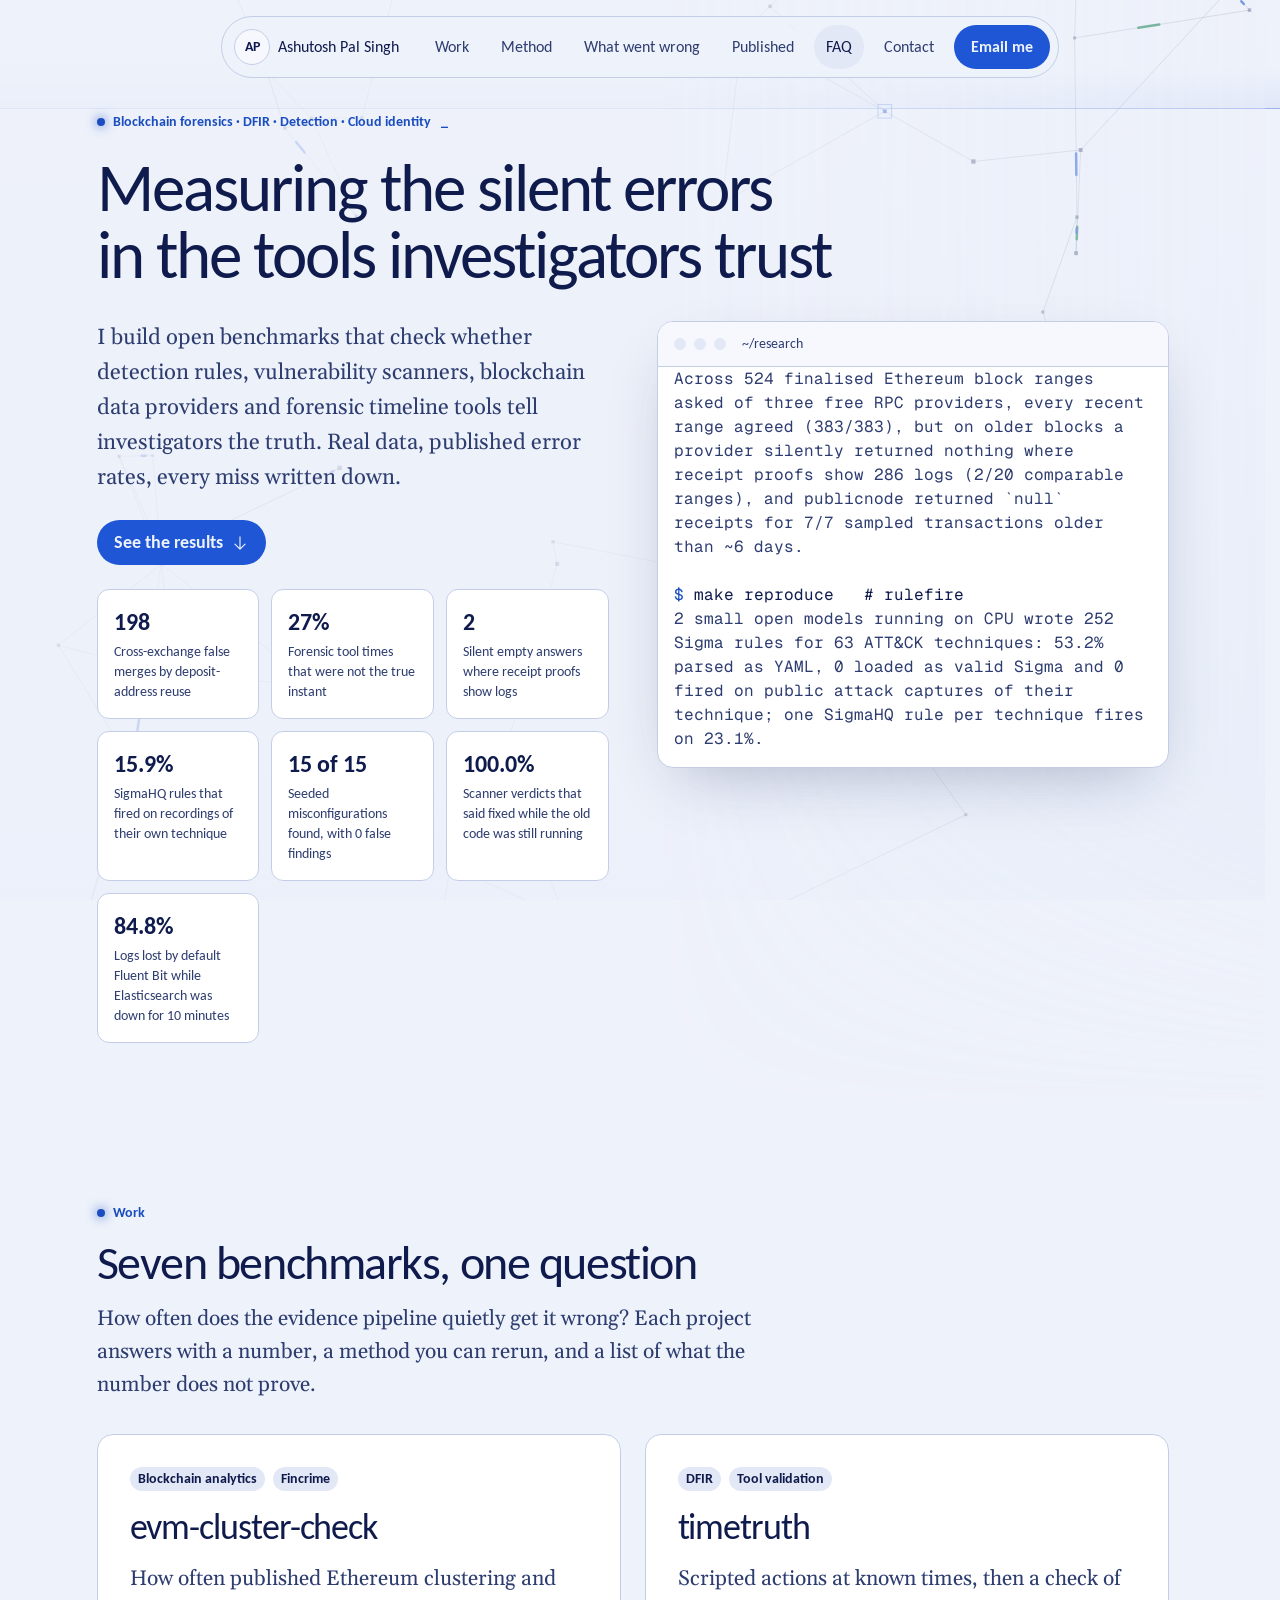
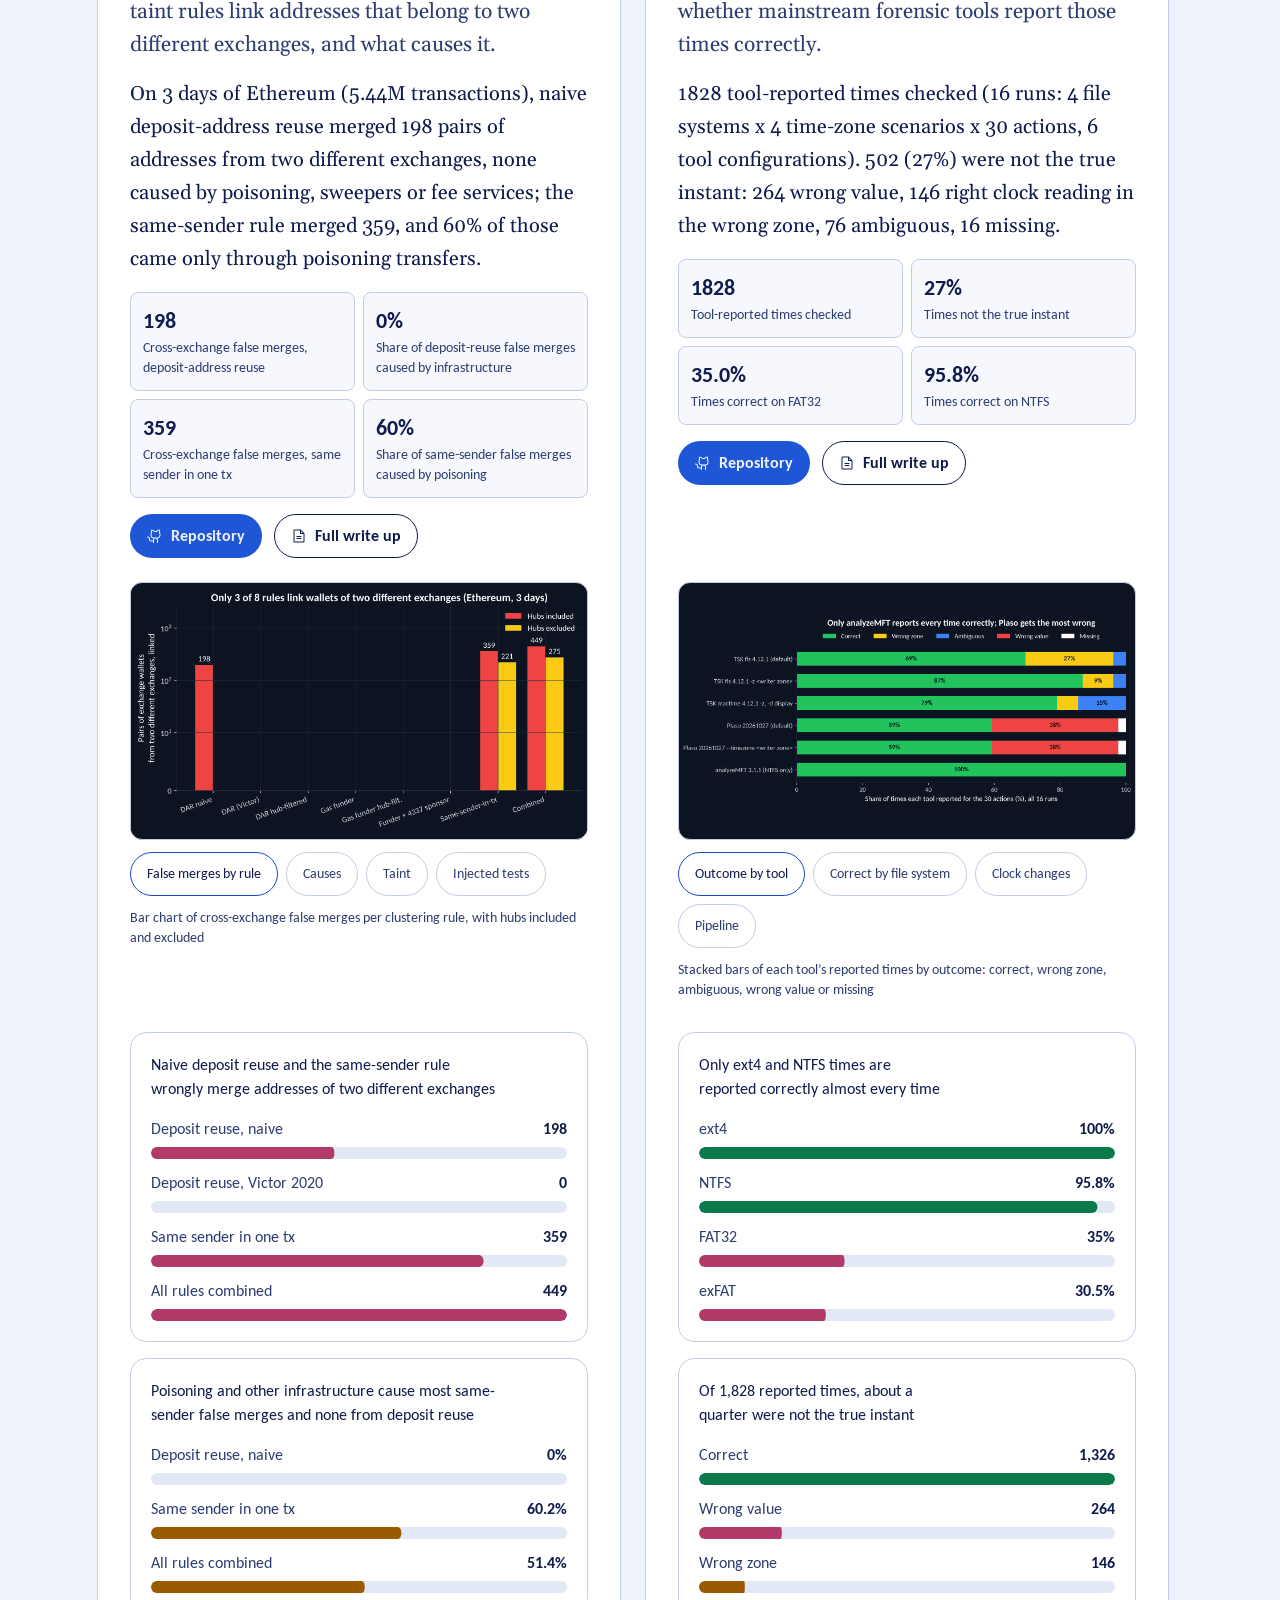
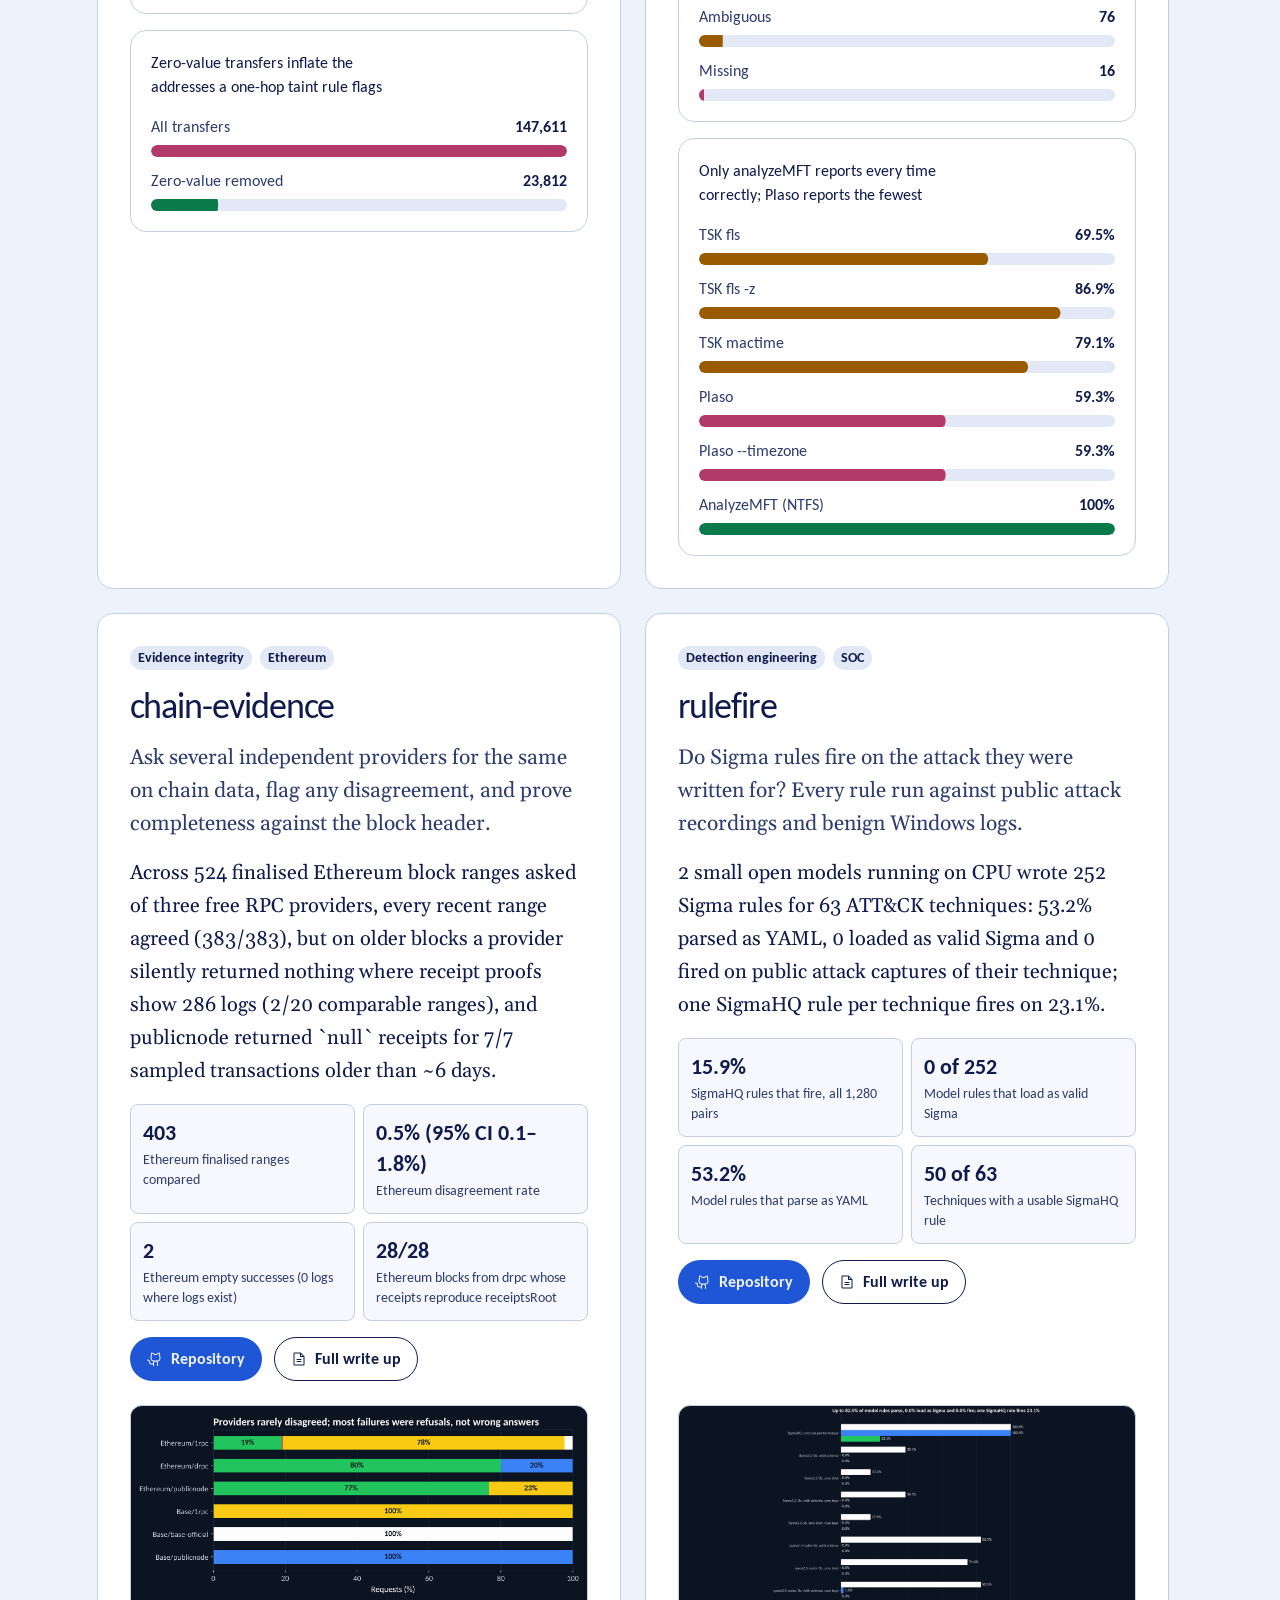
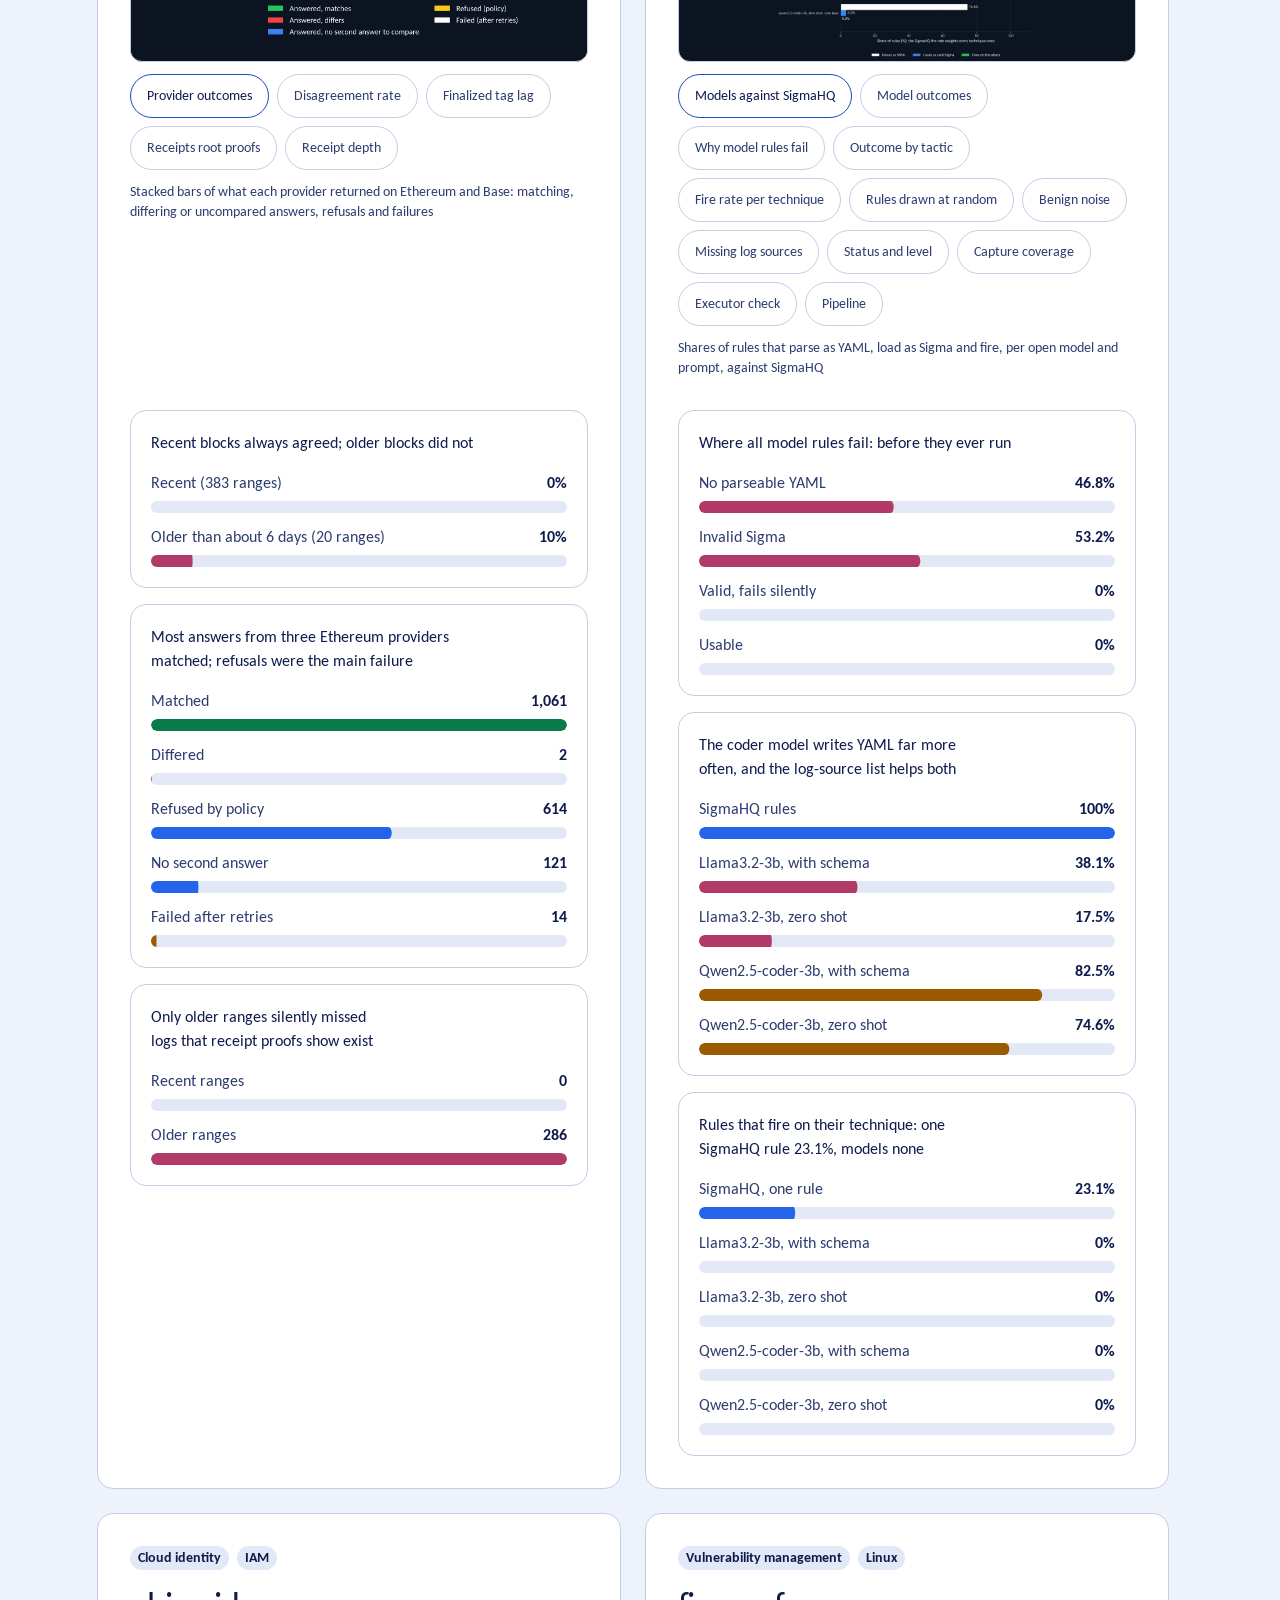
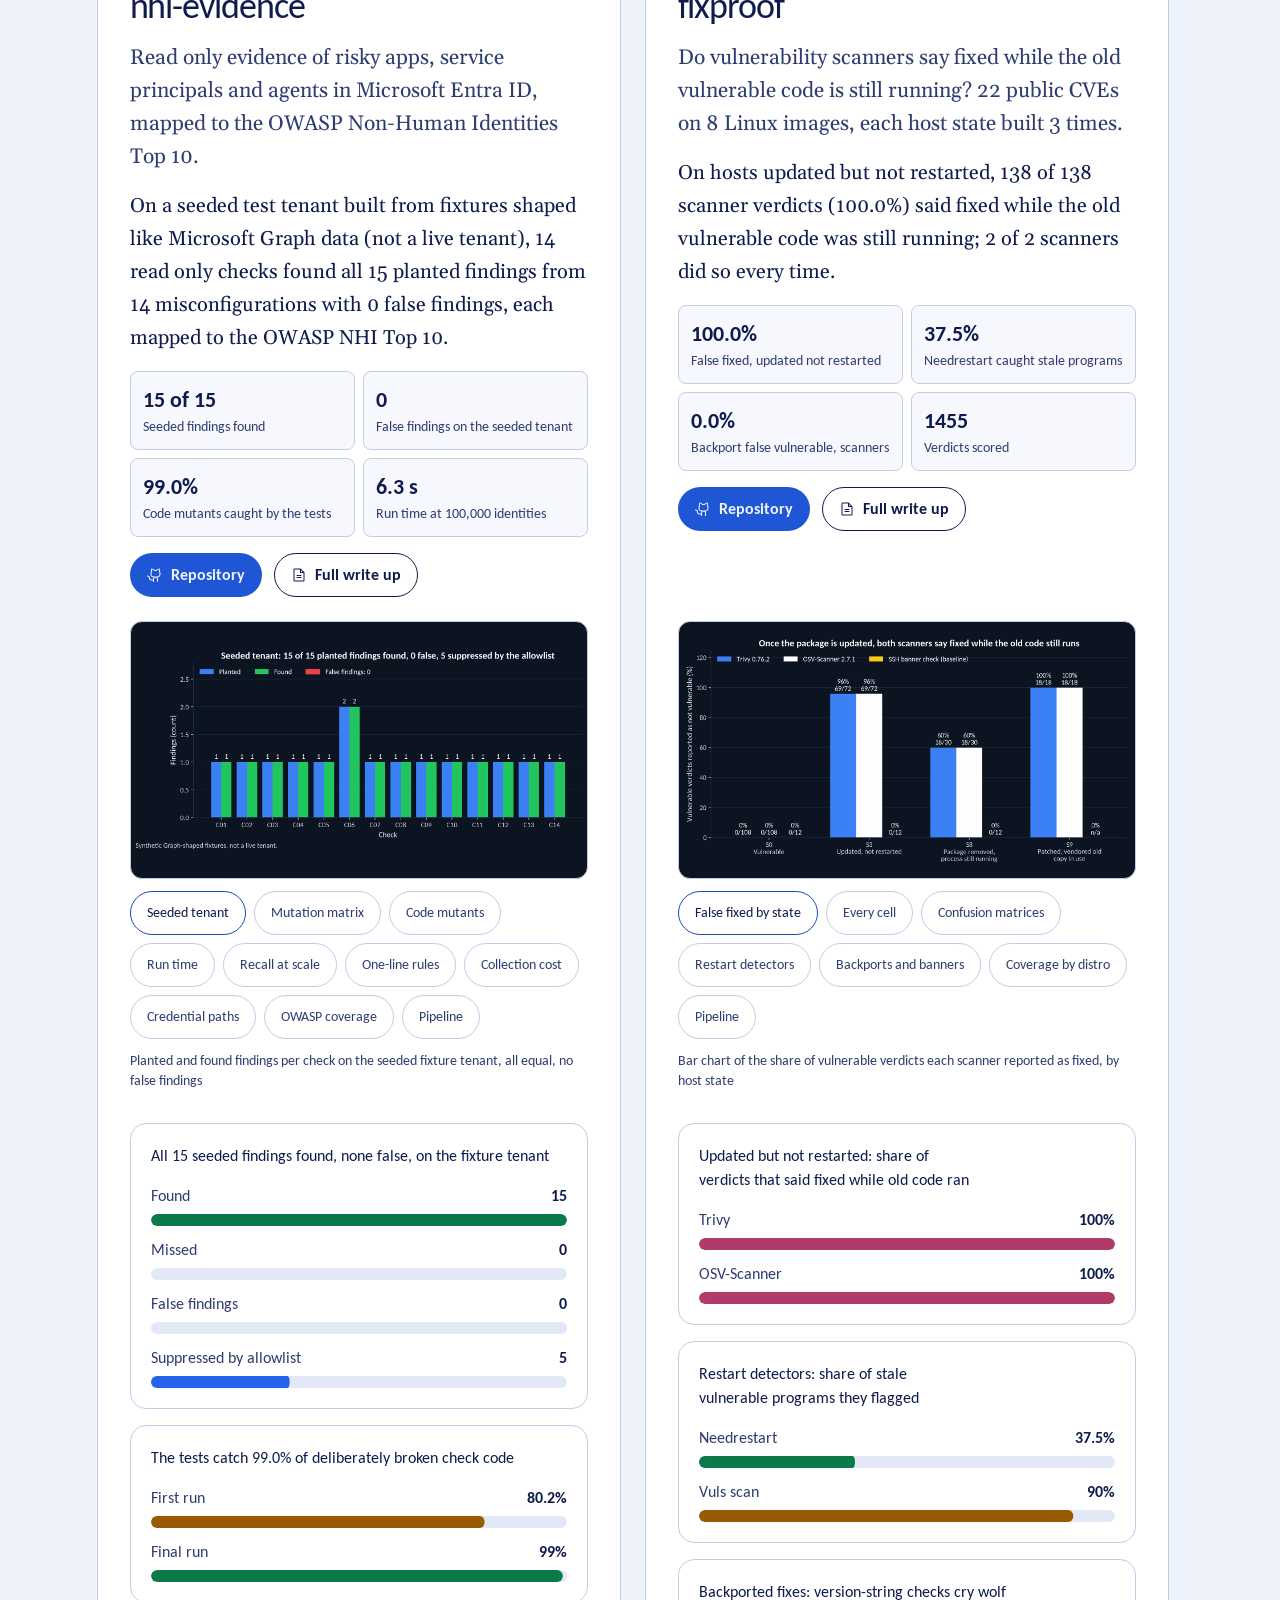
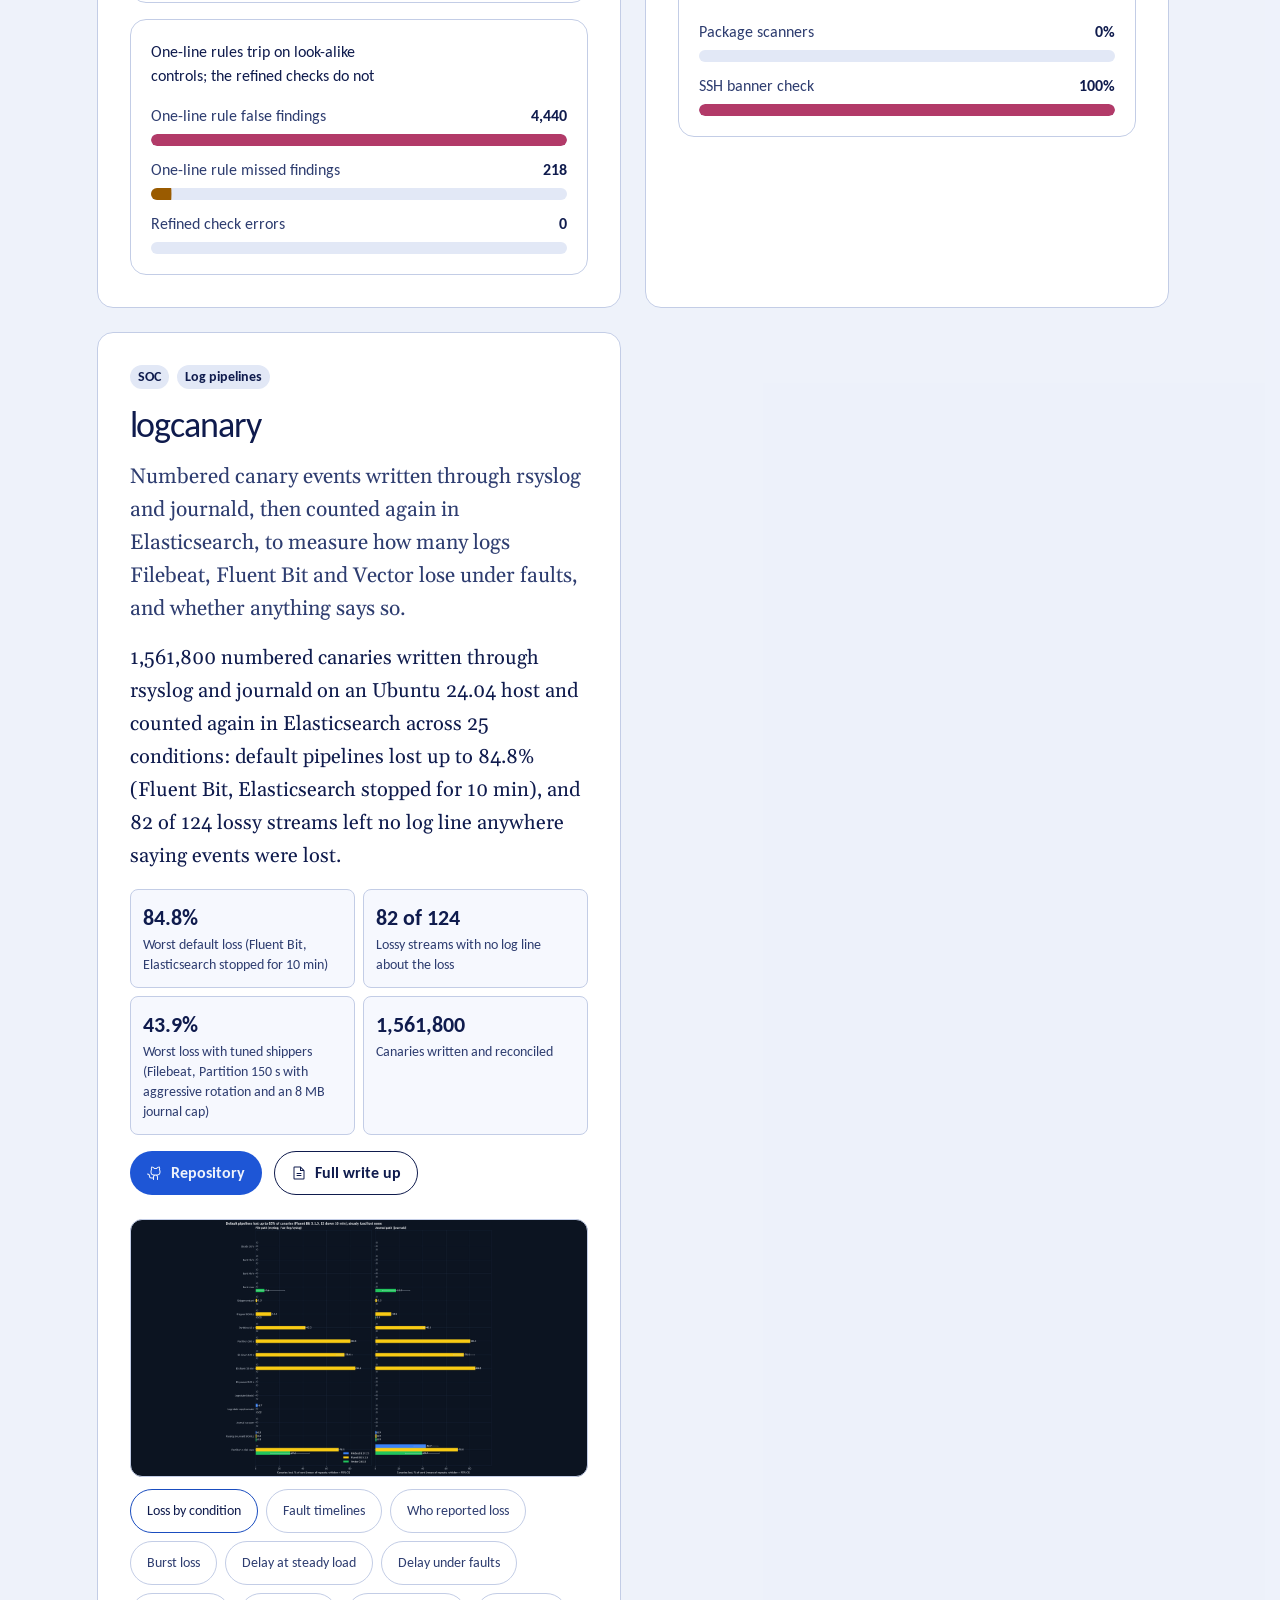
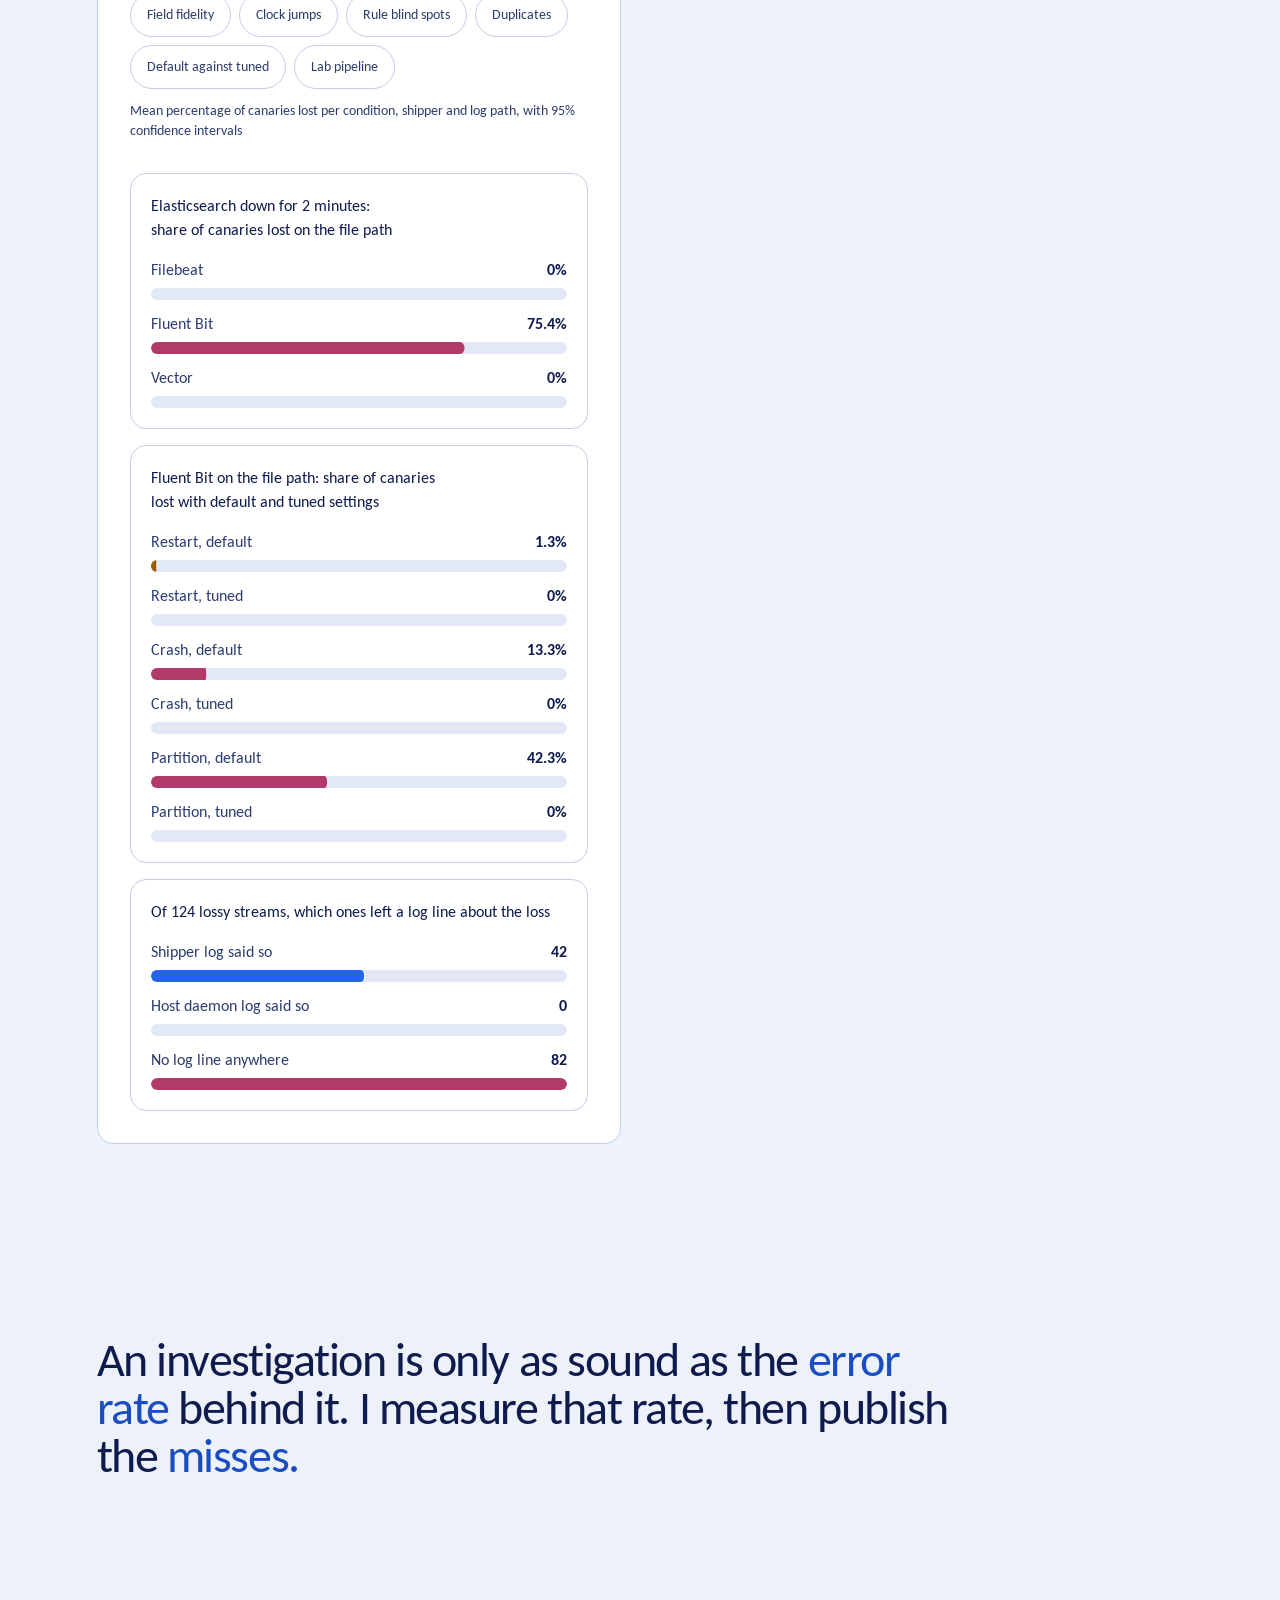
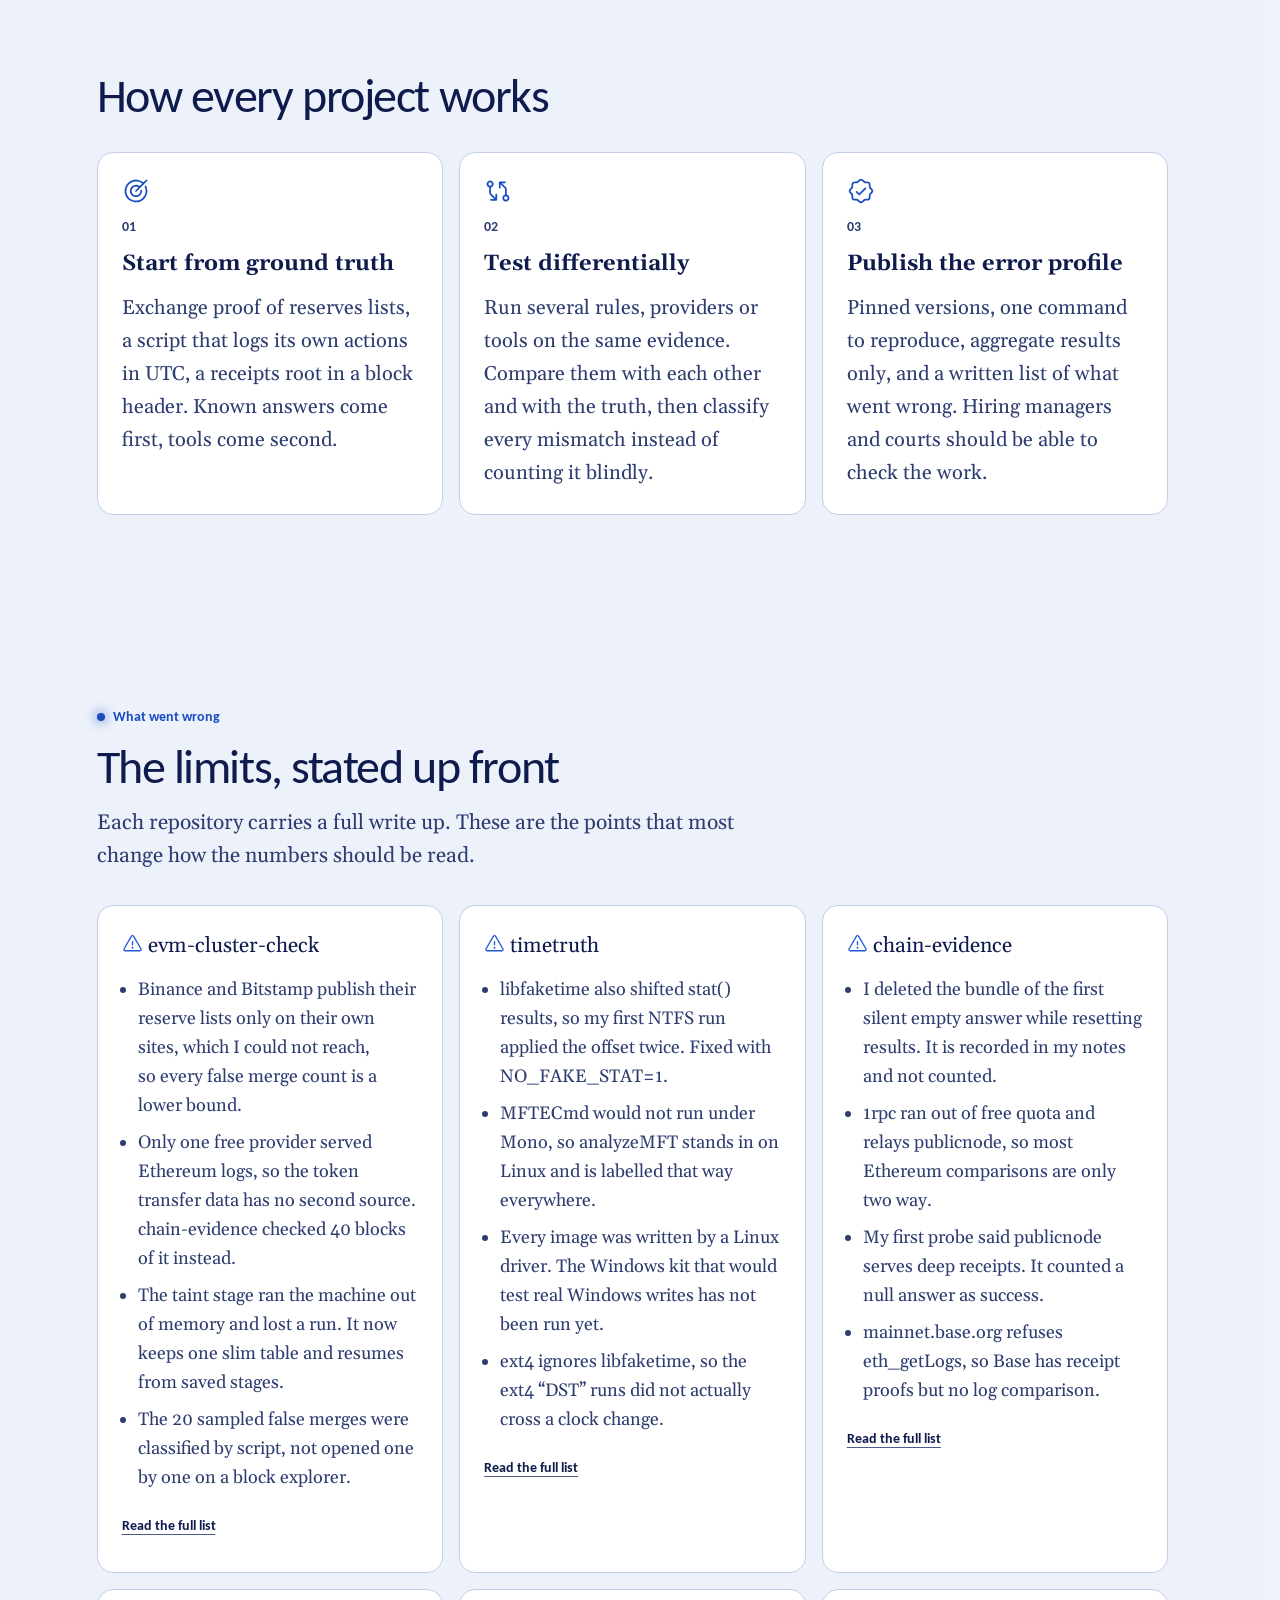
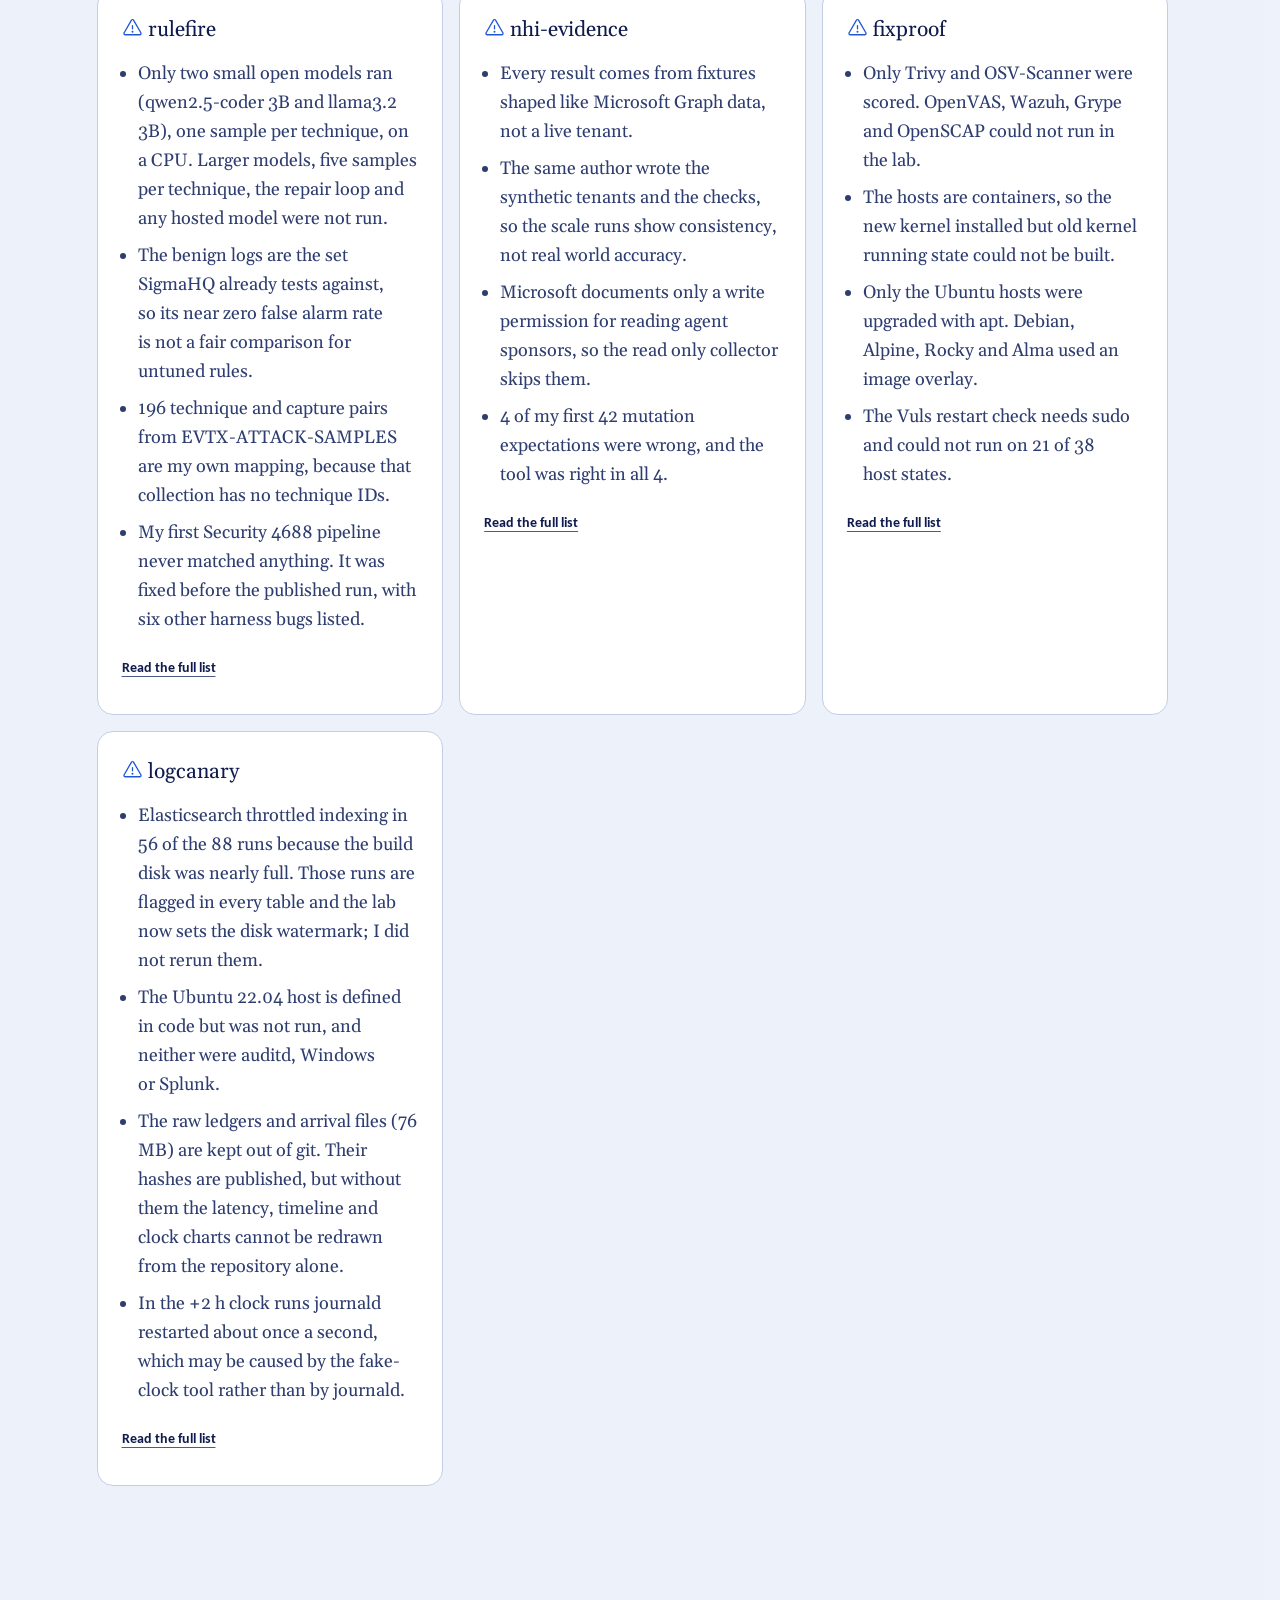
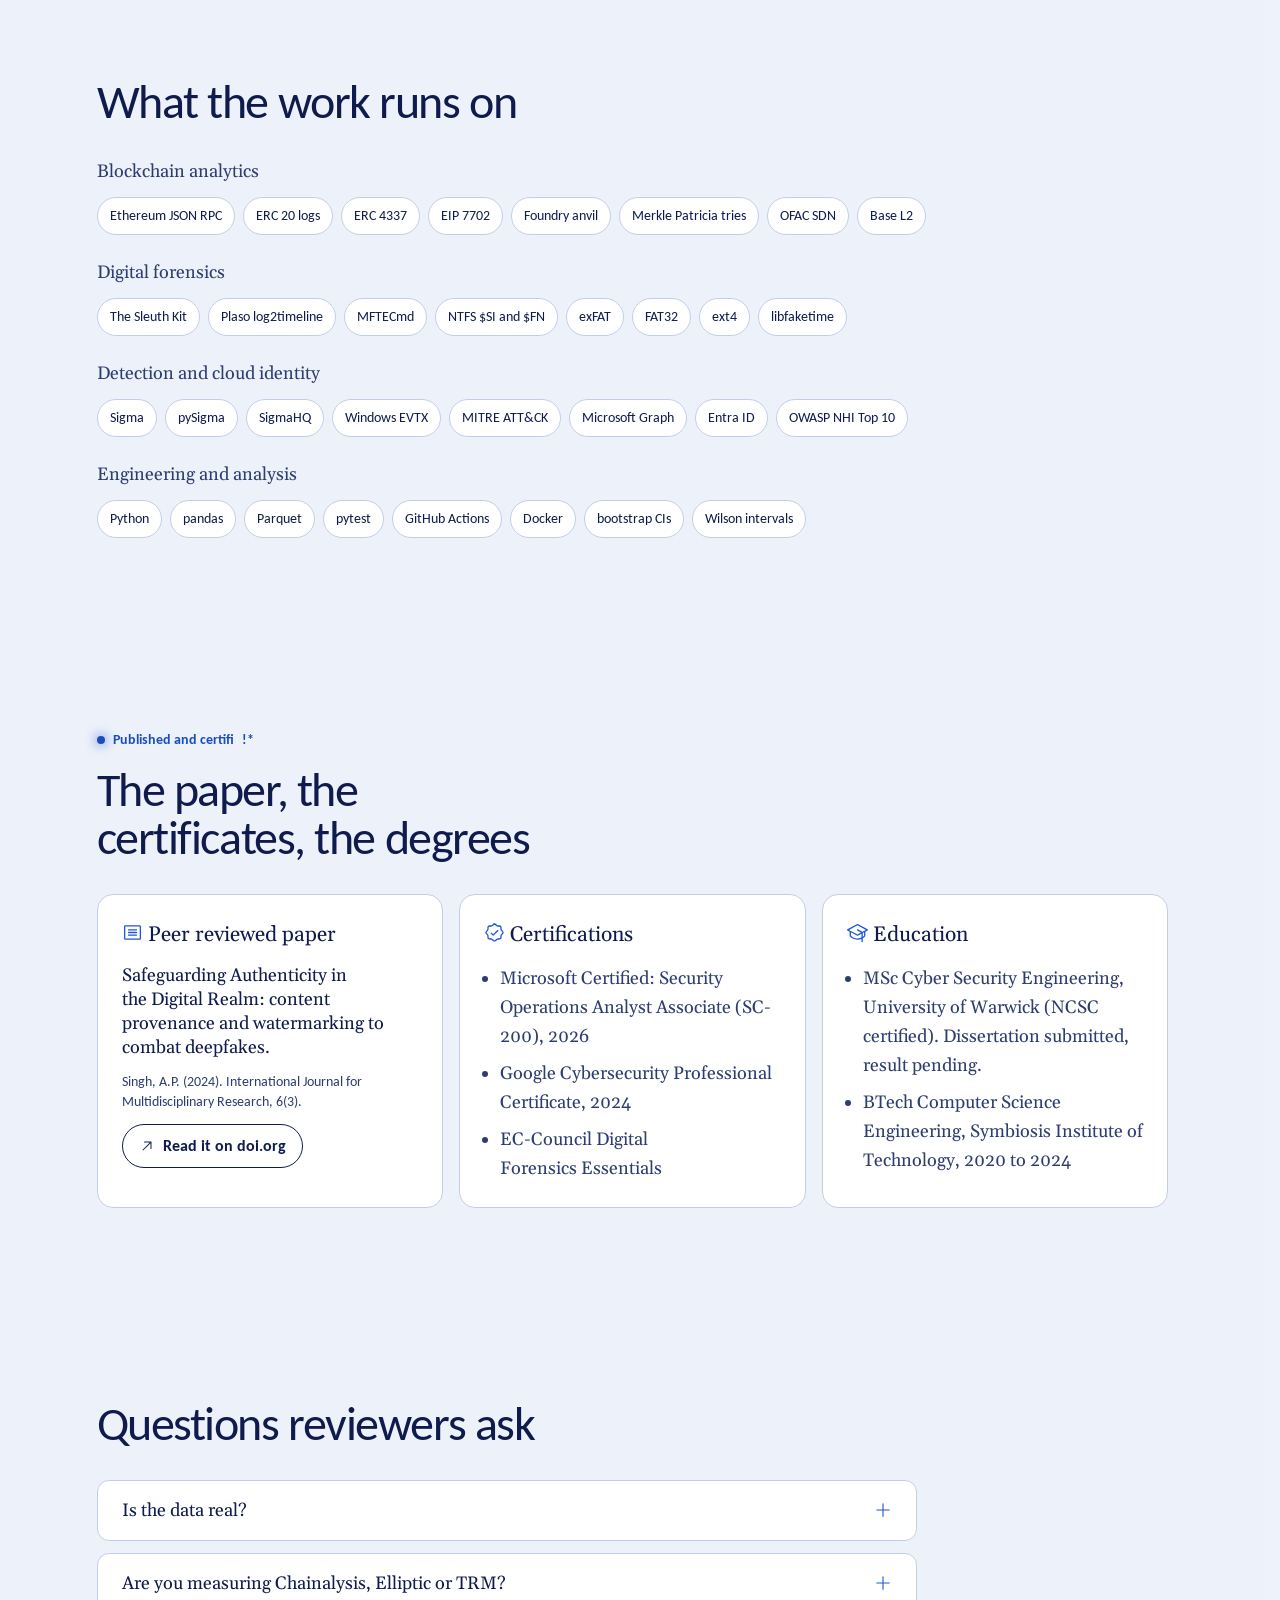
==== commit be142c69: "Second audit fixes: all nine FAQ answers in the structured data, NASSCOM schemes as real text, compa" ====
--- a/research/index.html
+++ b/research/index.html
@@ -74,7 +74,7 @@
               <div class="proof__item"><div class="skeleton sk-line"></div><div class="skeleton sk-line"></div></div>
             </div>
           </div>
-          <div class="term" role="img" aria-label="Terminal replaying each project’s headline result" translate="no">
+          <div class="term" role="region" aria-label="Terminal replaying each project’s headline result" translate="no">
             <div class="term__bar"><span class="term__dot"></span><span class="term__dot"></span><span class="term__dot"></span><span class="term__title caption-5 mono muted">~/research</span></div>
             <div class="term__body" id="term"></div>
           </div>
--- a/research/assets/css/site.css
+++ b/research/assets/css/site.css
@@ -344,3 +344,4 @@
 .hero__head .eyebrow { max-width: 100%; white-space: normal; flex-wrap: wrap; row-gap: 2px; }
 
 .js .rise:focus-within { opacity: 1; transform: none; }  /* a keyboard user never lands on hidden content */
+html { scrollbar-gutter: stable; }  /* opening the menu must not re-wrap the page under the anchor jump */
--- a/fx.css
+++ b/fx.css
@@ -9,15 +9,11 @@
 .meter { position: fixed; right: 16px; bottom: 136px; z-index: 44; width: 100px; display: none; justify-items: center; gap: 2px; padding: 12px 6px 14px; text-align: center;
   border-radius: 16px; border: 1px solid var(--c-line); background: rgba(var(--c-scrim), .94);
   opacity: 0; transform: translateX(8px); transition: opacity 200ms cubic-bezier(.23,1,.32,1), transform 200ms cubic-bezier(.23,1,.32,1); pointer-events: none; }
-.meter svg { grid-area: 1 / 1; width: 60px; height: 60px; transform: rotate(-90deg); }
-.meter__track { fill: none; stroke: var(--c-surface-3); stroke-width: 5; }
-.meter__fill { fill: none; stroke: var(--c-accent); stroke-width: 5; stroke-linecap: round; stroke-dasharray: 100; stroke-dashoffset: 100; transition: stroke-dashoffset 160ms linear; }
-.meter__pct { grid-area: 1 / 1; align-self: center; font: 700 14px/1 var(--font-ui); color: var(--c-ink); font-variant-numeric: tabular-nums; }
 .meter__year { margin-top: 6px; font: 700 20px/25px var(--font-ui); color: var(--c-ink); letter-spacing: -.01em; }
 .meter__place { font: 600 14px/20px var(--font-ui); color: var(--c-green); }
 .meter__what { font: 400 13px/18px var(--font-ui); color: var(--c-ink-3); text-wrap: balance; }
 @media (min-width: 1400px) { .meter { display: grid; } body.past-hero .meter { opacity: 1; transform: none; } }
-@media (prefers-reduced-motion: reduce) { .meter, .meter__fill { transition: none; } }
+@media (prefers-reduced-motion: reduce) { .meter { transition: none; } }
 
 /* Headings: words rise and settle from ice blue to the text colour */
 .fx .fx-split .fx-w { display: inline-block; opacity: 0; transform: translateY(40%); color: var(--c-cyan);
@@ -124,7 +120,8 @@
   .cube:hover { border-color: var(--c-accent); }
   .cube:hover .cube__pct { opacity: 0; } .cube:hover .cube__up { opacity: 1; transform: none; }
 }
-@media (max-width: 720px) { .cube { right: 12px; bottom: 12px; width: 76px; padding: 10px 0 8px; border-radius: 16px; } .cube__stage, .cube__box { width: 36px; height: 36px; }
-  .cube__f--front { transform: translateZ(18px); } .cube__f--back { transform: rotateY(180deg) translateZ(18px); } .cube__f--right { transform: rotateY(90deg) translateZ(18px); }
+@media (max-width: 1399px) { .cube { right: 12px; bottom: 12px; width: 52px; height: 52px; padding: 0; place-content: center; border-radius: 14px; } .cube__pct, .cube__up { display: none; } }
+@media (max-width: 1399px) { .cube__stage, .cube__box { width: 26px; height: 26px; }
+  .cube__f--front { transform: translateZ(13px); } .cube__f--back { transform: rotateY(180deg) translateZ(13px); } .cube__f--right { transform: rotateY(90deg) translateZ(13px); }
   .cube__f--left { transform: rotateY(-90deg) translateZ(18px); } .cube__f--top { transform: rotateX(90deg) translateZ(18px); } .cube__f--bottom { transform: rotateX(-90deg) translateZ(18px); } }
 @media print { .cube { display: none; } }
